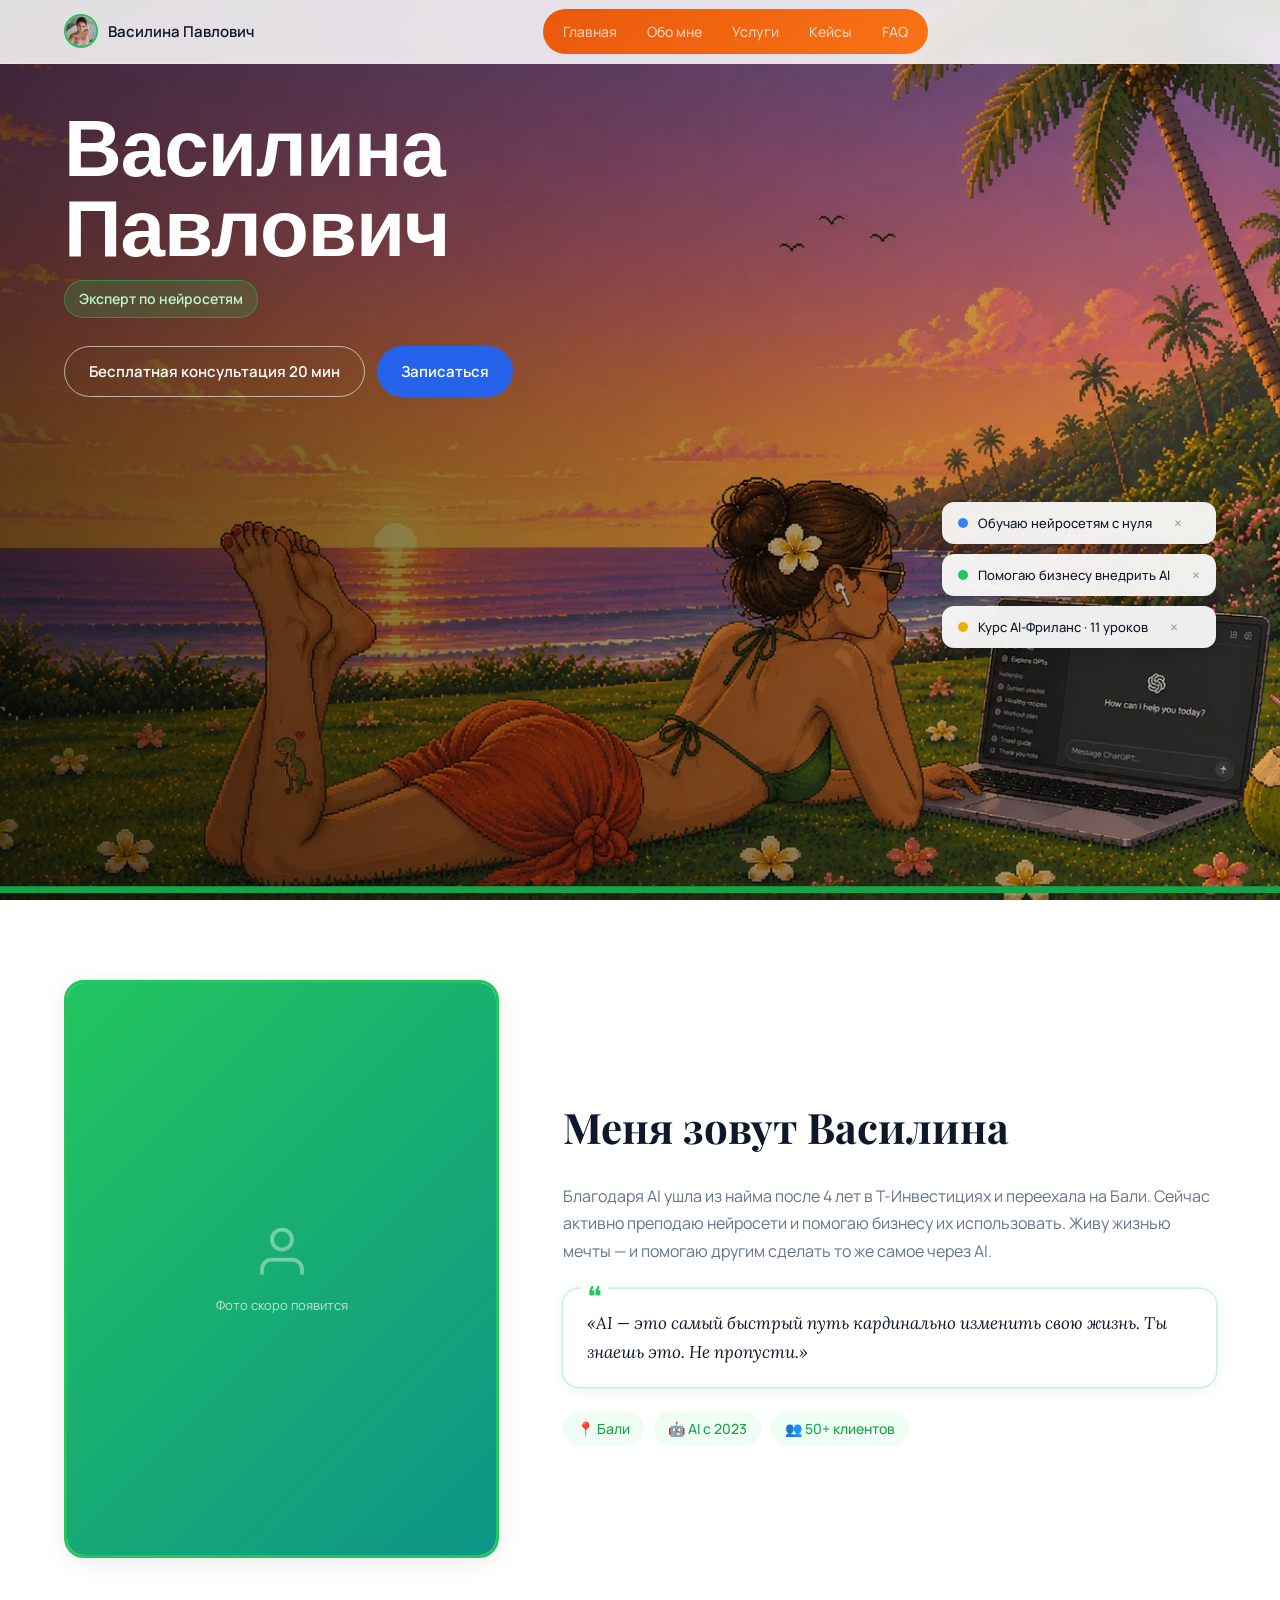
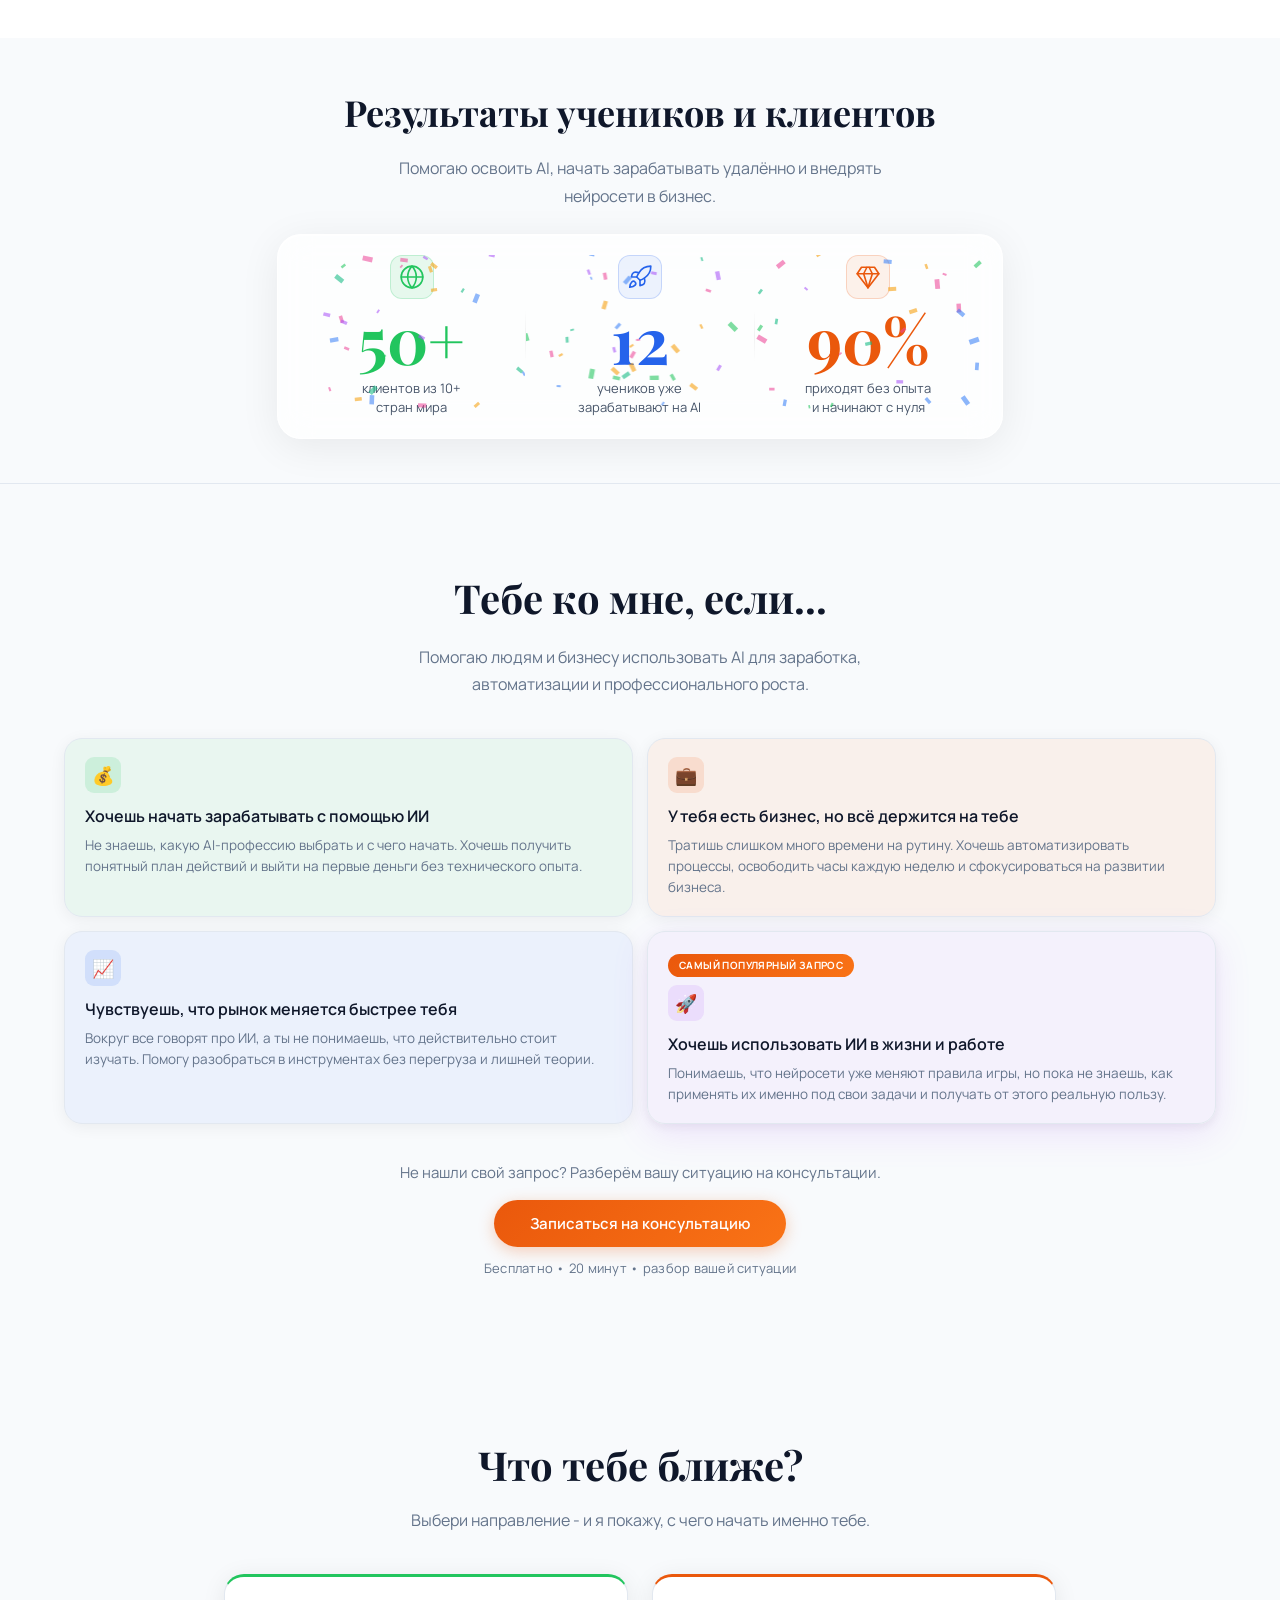
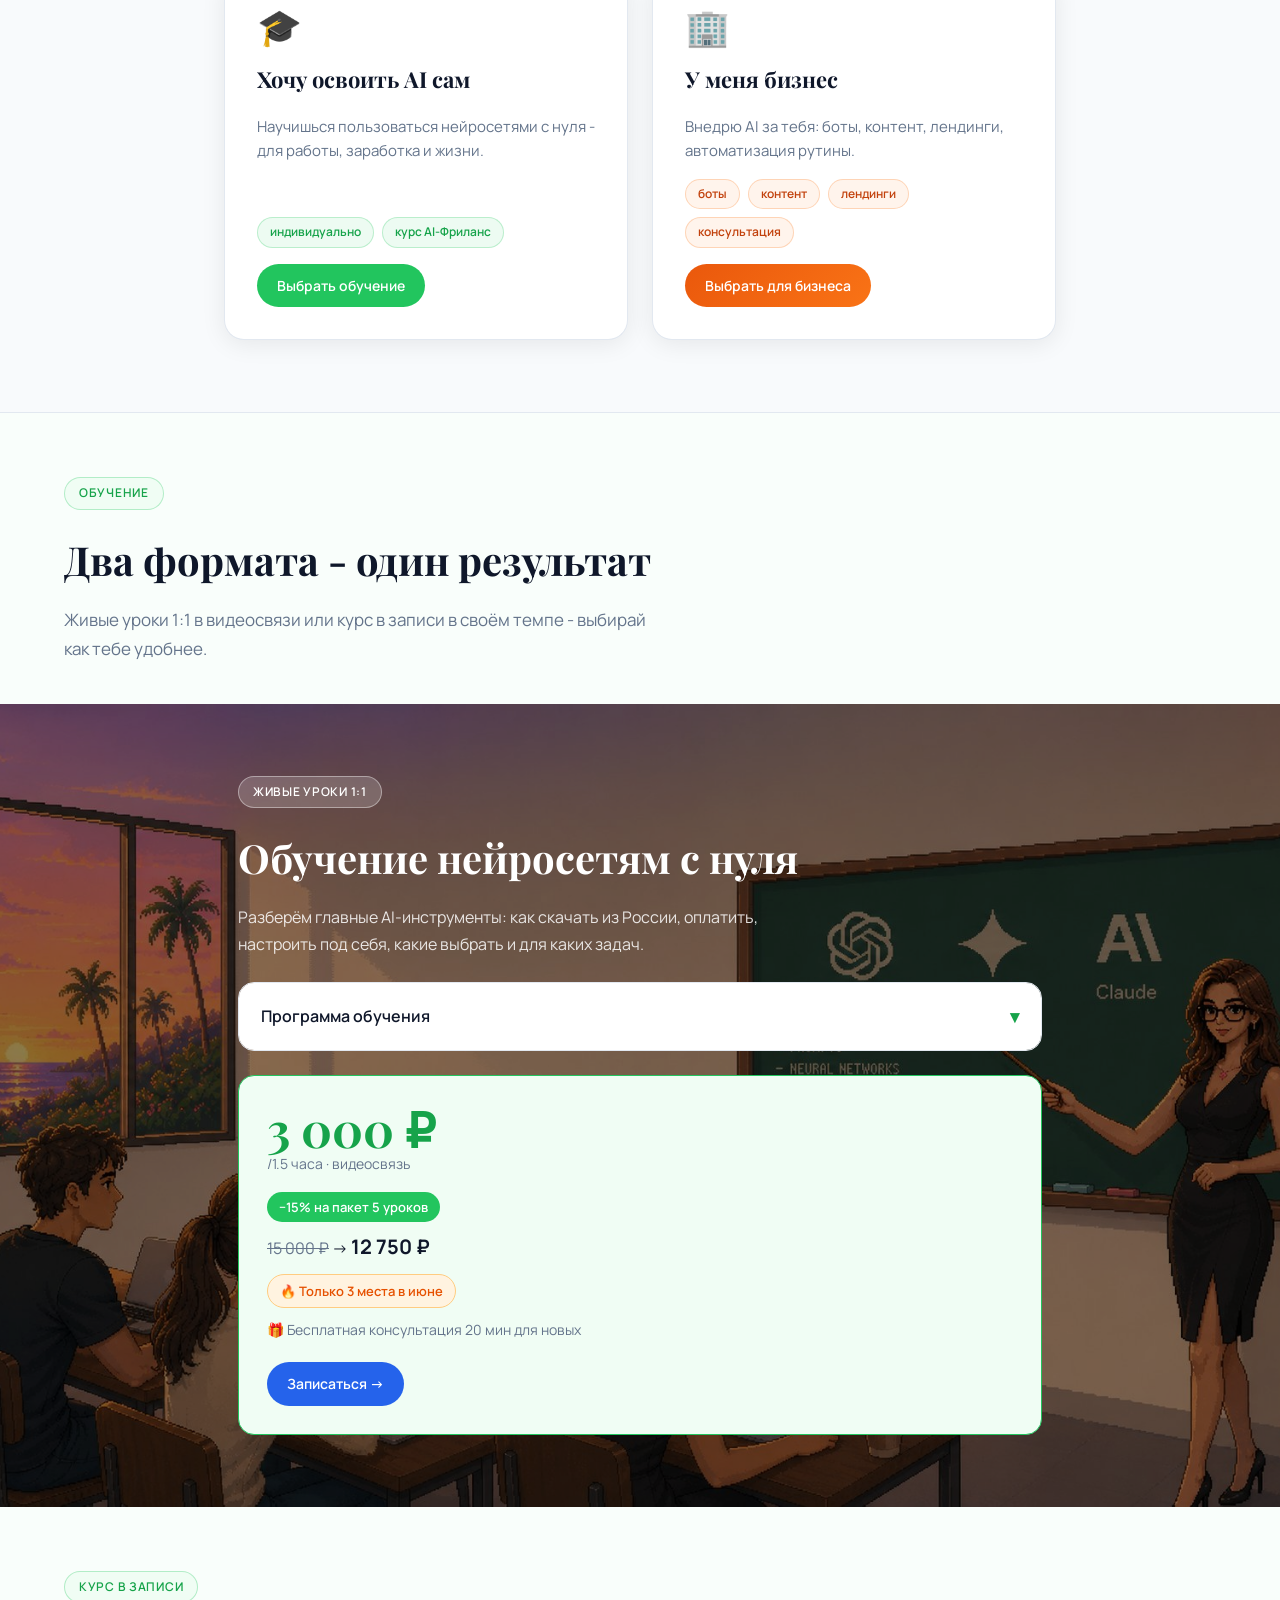
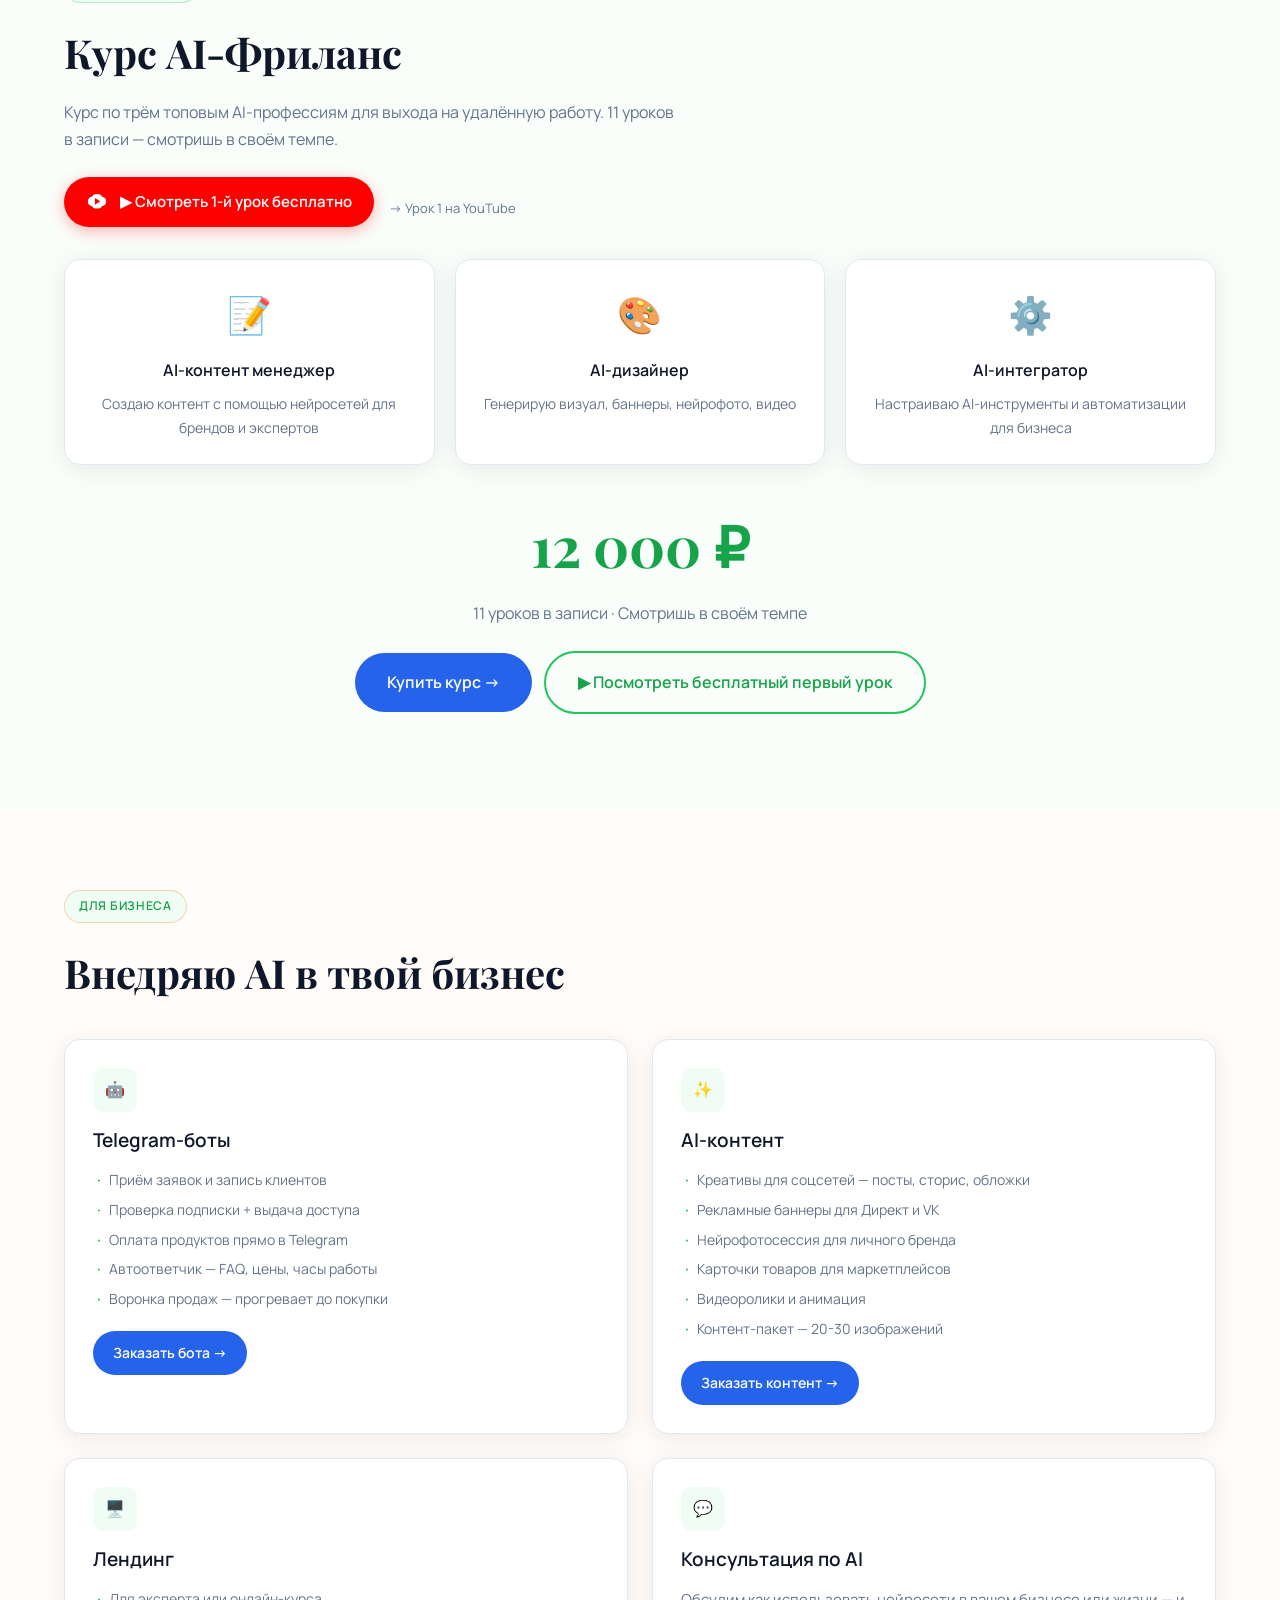
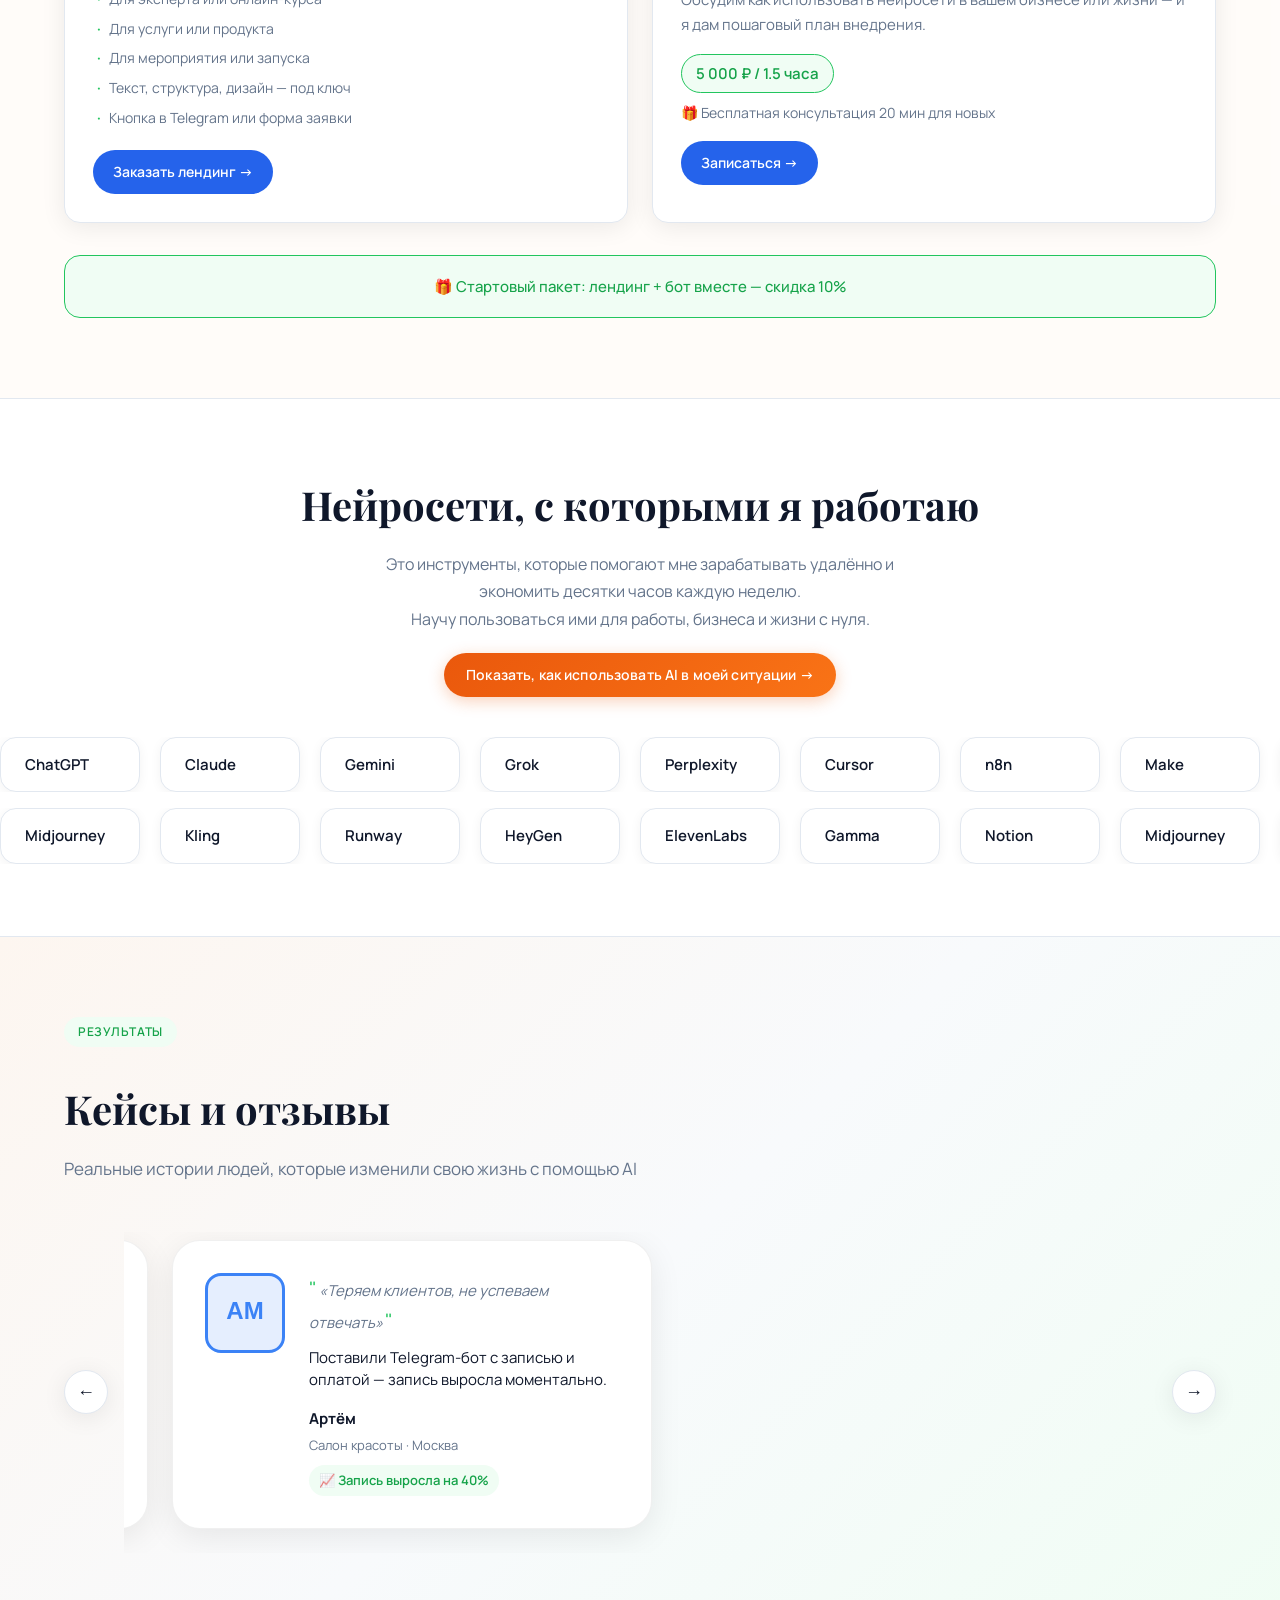
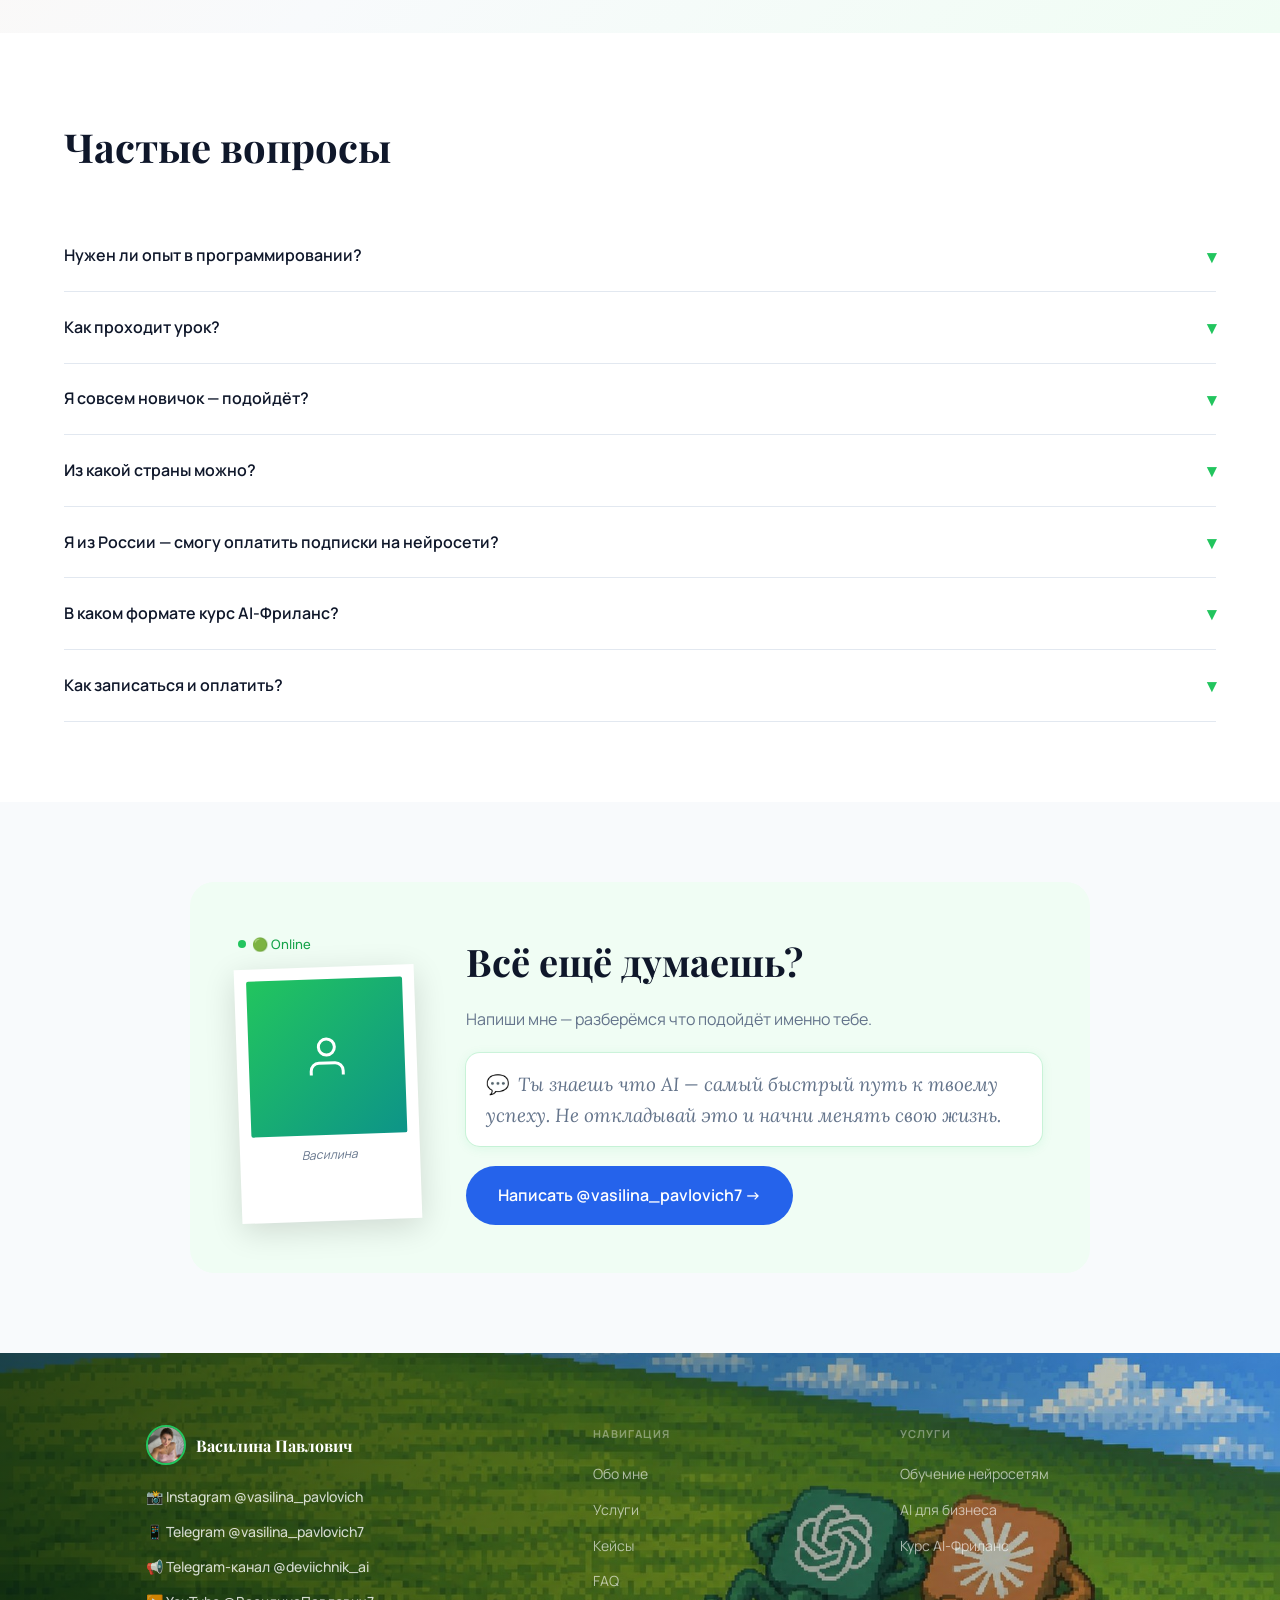
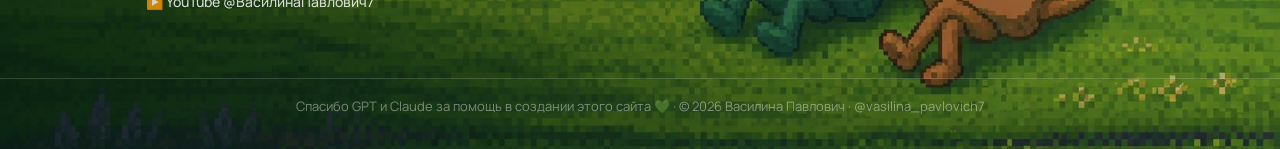
==== index.html @ 017fa413 "Reorder sections and update site structure Co-Authored-By: Claude Sonnet 4.6 <noreply@anthropic.com>" ====
<!DOCTYPE html>
<html lang="ru">
<head>
<meta charset="UTF-8">
<meta name="viewport" content="width=device-width, initial-scale=1.0">
<title>Василина Павлович — AI Наставник</title>
<link rel="preconnect" href="https://fonts.googleapis.com">
<link href="https://fonts.googleapis.com/css2?family=Playfair+Display:ital,wght@0,700;1,400;1,700&family=Manrope:wght@400;500;600&family=Syne:wght@700;800&family=Lora:ital,wght@1,400;1,600&display=swap" rel="stylesheet">

<link rel="stylesheet" href="style.css">
</head>
<body>
<!-- NAVBAR -->
<nav class="navbar">
  <div class="nav-inner">
    <a href="https://www.instagram.com/vasilina_pavlovich" target="_blank" class="nav-logo">
      <img src="assets/image-1.jpg" style="width:34px;height:34px;border-radius:50%;object-fit:cover;object-position:center 10%;border:2px solid var(--green-main);flex-shrink:0" alt="Василина">
      <span class="nav-logo-text">Василина Павлович</span>
    </a>
    <div class="nav-links">
      <a href="#">Главная</a>
      <a href="#about">Обо мне</a>
      <a href="#uslugi">Услуги</a>
      <a href="#cases">Кейсы</a>
      <a href="#faq">FAQ</a>
    </div>
    <div class="nav-right">
      <button class="hamburger" onclick="toggleMenu()" aria-label="Меню">
        <span></span><span></span><span></span>
      </button>
    </div>
  </div>
</nav>
<div class="mobile-menu" id="mobileMenu">
  <a href="#" onclick="closeMenu()">Главная</a>
  <a href="#about" onclick="closeMenu()">Обо мне</a>
  <a href="#uslugi" onclick="closeMenu()">Услуги</a>
  <a href="#cases" onclick="closeMenu()">Кейсы</a>
  <a href="#faq" onclick="closeMenu()">FAQ</a>
  <a href="https://t.me/vasilina_pavlovich7" target="_blank" class="btn-pill btn-blue" style="margin-top:4px;justify-content:center">Написать в Telegram</a>
</div>

<!-- HERO -->
<section class="hero">
  <div class="hero-bg" id="heroBg" style="background-image:url('assets/image-4.png')"></div>
  <div class="hero-overlay"></div>
  <div class="hero-content">
    <div class="hero-left">
      <h1>Василина<br>Павлович</h1>
      <div class="hero-subtitle-pill">Эксперт по нейросетям</div>
      <div class="hero-buttons">
        <a href="https://t.me/vasilina_pavlovich7" target="_blank" class="btn-pill btn-outline">Бесплатная консультация 20 мин</a>
        <a href="https://t.me/vasilina_pavlovich7" target="_blank" class="btn-pill btn-blue">Записаться</a>
      </div>
    </div>
  </div>
  <!-- Notification bubbles -->
  <div class="hero-notifications">
    <div class="notif" id="n1" style="animation-delay:0s"><span class="notif-dot blue"></span>Обучаю нейросетям с нуля<span class="notif-x">×</span></div>
    <div class="notif" id="n2" style="animation-delay:0.5s"><span class="notif-dot green"></span>Помогаю бизнесу внедрить AI<span class="notif-x">×</span></div>
    <div class="notif" id="n3" style="animation-delay:1s"><span class="notif-dot yellow"></span>Курс AI-Фриланс · 11 уроков<span class="notif-x">×</span></div>
  </div>
  <!-- Pixel grass -->
  <div class="grass-strip">
    <svg class="pixel-grass" viewBox="0 0 1440 60" preserveAspectRatio="none" xmlns="http://www.w3.org/2000/svg">
      
      <g id="grass">
        <rect x="0" y="52" width="1440" height="8" fill="#16a34a"/>
      </g>
    </svg>
  </div>
</section>

<!-- ABOUT -->
<section class="about" id="about">
  <div class="about-inner">
    <div class="about-photo fade-up">
      <div class="photo-frame">
        <div class="photo-placeholder">
          <!-- Photo placeholder — replace src with real photo -->
          <svg width="60" height="60" viewBox="0 0 24 24" fill="none" stroke="white" stroke-width="1.5"><path d="M20 21v-2a4 4 0 0 0-4-4H8a4 4 0 0 0-4 4v2"/><circle cx="12" cy="7" r="4"/></svg>
          <span style="color:rgba(255,255,255,0.7);font-size:13px">Фото скоро появится</span>
        </div>
      </div>
    </div>
    <div class="fade-up" style="transition-delay:0.15s">
      <h2>Меня зовут Василина</h2>
      <p class="about-body">Благодаря AI ушла из найма после 4 лет в T-Инвестициях и переехала на Бали. Сейчас активно преподаю нейросети и помогаю бизнесу их использовать. Живу жизнью мечты — и помогаю другим сделать то же самое через AI.</p>
      <blockquote class="about-quote">«AI — это самый быстрый путь кардинально изменить свою жизнь. Ты знаешь это. Не пропусти.»</blockquote>
      <div class="about-tags">
        <span>📍 Бали</span>
        <span>🤖 AI с 2023</span>
        <span>👥 50+ клиентов</span>
      </div>
    </div>
  </div>
</section>

<!-- STATS -->
<section class="stats" id="stats">
  <div class="stats-section-inner">
    <h2 class="stats-heading fade-up">Результаты учеников и клиентов</h2>
    <p class="stats-sub fade-up">Помогаю освоить AI, начать зарабатывать удалённо и внедрять нейросети в бизнес.</p>
    <div class="stats-card fade-up">

      <div class="stat-col stat-item" id="stat-card-0">
        <canvas class="confetti-canvas" id="conf-0"></canvas>
        <div class="stat-svg-icon green">
          <svg width="26" height="26" viewBox="0 0 24 24" fill="none" stroke="currentColor" stroke-width="1.5" stroke-linecap="round" stroke-linejoin="round">
            <circle cx="12" cy="12" r="10"/>
            <path d="M12 2a15.3 15.3 0 0 1 4 10 15.3 15.3 0 0 1-4 10 15.3 15.3 0 0 1-4-10 15.3 15.3 0 0 1 4-10z"/>
            <path d="M2 12h20"/>
          </svg>
        </div>
        <div class="stat-number"><span class="counter green" data-target="50" data-suffix="+">0+</span></div>
        <div class="stat-label">клиентов из 10+ стран мира</div>
      </div>

      <div class="stat-divider"></div>

      <div class="stat-col stat-item" id="stat-card-1">
        <canvas class="confetti-canvas" id="conf-1"></canvas>
        <div class="stat-svg-icon blue">
          <svg width="26" height="26" viewBox="0 0 24 24" fill="none" stroke="currentColor" stroke-width="1.5" stroke-linecap="round" stroke-linejoin="round">
            <path d="M4.5 16.5c-1.5 1.26-2 5-2 5s3.74-.5 5-2c.71-.84.7-2.13-.09-2.91a2.18 2.18 0 0 0-2.91-.09z"/>
            <path d="m12 15-3-3a22 22 0 0 1 2-3.95A12.88 12.88 0 0 1 22 2c0 2.72-.78 7.5-6 11a22.35 22.35 0 0 1-4 2z"/>
            <path d="M9 12H4s.55-3.03 2-4c1.62-1.08 5 0 5 0"/>
            <path d="M12 15v5s3.03-.55 4-2c1.08-1.62 0-5 0-5"/>
          </svg>
        </div>
        <div class="stat-number"><span class="counter blue" data-target="12" data-suffix="">0</span></div>
        <div class="stat-label">учеников уже зарабатывают на AI</div>
      </div>

      <div class="stat-divider"></div>

      <div class="stat-col stat-item" id="stat-card-2">
        <canvas class="confetti-canvas" id="conf-2"></canvas>
        <div class="stat-svg-icon orange">
          <svg width="26" height="26" viewBox="0 0 24 24" fill="none" stroke="currentColor" stroke-width="1.5" stroke-linecap="round" stroke-linejoin="round">
            <path d="M6 3h12l4 6-10 13L2 9z"/>
            <path d="M11 3 8 9l4 13 4-13-3-6"/>
            <path d="M2 9h20"/>
          </svg>
        </div>
        <div class="stat-number"><span class="counter orange" data-target="90" data-suffix="%">0%</span></div>
        <div class="stat-label">приходят без опыта и начинают с нуля</div>
      </div>

    </div>
  </div>
</section>

<!-- FOR WHOM -->
<section class="forwhom" id="dlya-kogo">
  <div class="section-inner forwhom-inner">
    <div style="text-align:center;margin-bottom:40px">
      <h2 class="section-heading fade-up" style="text-align:center">Тебе ко мне, если...</h2>
      <p class="fade-up stats-sub" style="margin-top:4px">Помогаю людям и бизнесу использовать AI для заработка, автоматизации и профессионального роста.</p>
    </div>
    <div class="grid-2x2">
      <a href="#obuchenie" class="card card--green fade-up">
        <div class="card-icon">💰</div>
        <h3>Хочешь начать зарабатывать с помощью ИИ</h3>
        <p>Не знаешь, какую AI-профессию выбрать и с чего начать. Хочешь получить понятный план действий и выйти на первые деньги без технического опыта.</p>
      </a>
      <a href="#biznes" class="card card--orange fade-up" style="transition-delay:0.1s">
        <div class="card-icon">💼</div>
        <h3>У тебя есть бизнес, но всё держится на тебе</h3>
        <p>Тратишь слишком много времени на рутину. Хочешь автоматизировать процессы, освободить часы каждую неделю и сфокусироваться на развитии бизнеса.</p>
      </a>
      <a href="#obuchenie" class="card card--blue fade-up" style="transition-delay:0.2s">
        <div class="card-icon">📈</div>
        <h3>Чувствуешь, что рынок меняется быстрее тебя</h3>
        <p>Вокруг все говорят про ИИ, а ты не понимаешь, что действительно стоит изучать. Помогу разобраться в инструментах без перегруза и лишней теории.</p>
      </a>
      <a href="#obuchenie" class="card card--purple card--featured fade-up" style="transition-delay:0.3s">
        <span class="card-badge">Самый популярный запрос</span>
        <div class="card-icon">🚀</div>
        <h3>Хочешь использовать ИИ в жизни и работе</h3>
        <p>Понимаешь, что нейросети уже меняют правила игры, но пока не знаешь, как применять их именно под свои задачи и получать от этого реальную пользу.</p>
      </a>
    </div>
    <div class="forwhom-footer fade-up">
      <p class="forwhom-caption">Не нашли свой запрос? Разберём вашу ситуацию на консультации.</p>
      <a href="https://t.me/vasilina_pavlovich7" target="_blank" class="forwhom-btn">Записаться на консультацию</a>
      <p class="forwhom-trust">Бесплатно • 20 минут • разбор вашей ситуации</p>
    </div>
  </div>
</section>

<!-- TWO DOORS -->
<section class="doors-section">
  <div class="section-inner doors-inner">
    <h2 class="section-heading fade-up" style="text-align:center;margin-bottom:8px">Что тебе ближе?</h2>
    <p class="stats-sub fade-up" style="text-align:center;margin-bottom:40px">Выбери направление - и я покажу, с чего начать именно тебе.</p>
    <div class="doors-grid">
      <div class="door-card door-card--green fade-up">
        <div class="door-icon">🎓</div>
        <h3 class="door-title">Хочу освоить AI сам</h3>
        <p class="door-desc">Научишься пользоваться нейросетями с нуля - для работы, заработка и жизни.</p>
        <div class="door-tags">
          <span class="door-tag">индивидуально</span>
          <span class="door-tag">курс AI-Фриланс</span>
        </div>
        <a href="#obuchenie" class="btn-pill btn-green-solid">Выбрать обучение</a>
      </div>
      <div class="door-card door-card--orange fade-up" style="transition-delay:0.12s">
        <div class="door-icon">🏢</div>
        <h3 class="door-title">У меня бизнес</h3>
        <p class="door-desc">Внедрю AI за тебя: боты, контент, лендинги, автоматизация рутины.</p>
        <div class="door-tags">
          <span class="door-tag">боты</span>
          <span class="door-tag">контент</span>
          <span class="door-tag">лендинги</span>
          <span class="door-tag">консультация</span>
        </div>
        <a href="#biznes" class="btn-pill btn-orange-solid">Выбрать для бизнеса</a>
      </div>
    </div>
  </div>
</section>

<!-- SERVICES -->
<section class="services" id="uslugi">

  <!-- ЗОНА: ОБУЧЕНИЕ -->
  <div class="services-zone zone--obuchenie" id="obuchenie">
    <div class="section-inner zone-header-wrap">
      <span class="section-label zone-label--green">Обучение</span>
      <h2 class="section-heading fade-up">Два формата - один результат</h2>
      <p class="fade-up zone-intro">Живые уроки 1:1 в видеосвязи или курс в записи в своём темпе - выбирай как тебе удобнее.</p>
    </div>

    <!-- Формат 1: Живые уроки 1:1 -->
    <div style="position:relative;overflow:hidden">
      <div style="position:absolute;inset:0;background:url('assets/image-5.png') center/cover no-repeat;filter:brightness(0.55)"></div>
      <div style="position:relative;z-index:1;padding:72px 48px;max-width:900px;margin:0 auto">
        <span class="section-label" style="background:rgba(255,255,255,0.18);color:#fff;border:1px solid rgba(255,255,255,0.4)">Живые уроки 1:1</span>
        <h2 class="section-heading fade-up" style="color:#fff">Обучение нейросетям с нуля</h2>
        <p class="fade-up" style="color:rgba(255,255,255,0.85);max-width:600px">Разберём главные AI-инструменты: как скачать из России, оплатить, настроить под себя, какие выбрать и для каких задач.</p>
        <div class="accordion fade-up">
          <div class="acc-header" onclick="toggleAcc(this)">
            Программа обучения
            <span class="acc-chevron">▾</span>
          </div>
          <div class="acc-body">
            <div class="acc-body-inner">
              <div class="acc-lesson"><div class="acc-num">1</div><div><strong>Старт</strong> — что такое AI, инструменты, как скачать и оплатить из России, что умеют нейросети</div></div>
              <div class="acc-lesson"><div class="acc-num">2</div><div><strong>Настройка под себя</strong> — кастомизируем под твой стиль, язык и задачи</div></div>
              <div class="acc-lesson"><div class="acc-num">3</div><div><strong>Текст и ChatGPT</strong> — сильные запросы, применение в работе и жизни</div></div>
              <div class="acc-lesson"><div class="acc-num">4</div><div><strong>Визуал и видео</strong> — картинки, AI-аватар, озвучка, короткие ролики</div></div>
              <div class="acc-lesson"><div class="acc-num">5</div><div><strong>Автоматизация</strong> — совмещаем нейросети, первые агенты</div></div>
              <p style="font-style:italic;color:var(--text-secondary);font-size:14px;margin-top:8px">Это база — программу адаптируем под твой запрос</p>
            </div>
          </div>
        </div>
        <div class="pricing-card fade-up">
          <div class="price-main">3 000 ₽</div>
          <div class="price-sub">/1.5 часа · видеосвязь</div>
          <div class="badge-promo">−15% на пакет 5 уроков</div>
          <p><span class="price-strike">15 000 ₽</span> → <span class="price-new">12 750 ₽</span></p>
          <div class="badge-urgency">🔥 Только 3 места в июне</div>
          <p style="font-size:14px;color:var(--text-secondary);margin-bottom:20px">🎁 Бесплатная консультация 20 мин для новых</p>
          <a href="https://t.me/vasilina_pavlovich7" target="_blank" class="btn-pill btn-blue">Записаться →</a>
        </div>
      </div>
    </div>

    <!-- Формат 2: Курс AI-Фриланс -->
    <div class="section-inner" id="kurs" style="padding-top:64px;padding-bottom:72px">
      <span class="section-label zone-label--green">Курс в записи</span>
      <h2 class="section-heading fade-up">Курс AI-Фриланс</h2>
      <p class="fade-up" style="color:var(--text-secondary);max-width:620px">Курс по трём топовым AI-профессиям для выхода на удалённую работу. 11 уроков в записи — смотришь в своём темпе.</p>
      <div class="fade-up" style="margin:24px 0">
        <a href="https://www.youtube.com/watch?v=oY5eFY_Ui5Y&t=14s" target="_blank" style="display:inline-flex;align-items:center;gap:12px;background:#ff0000;color:#fff;padding:12px 22px;border-radius:var(--radius-pill);text-decoration:none;font-weight:600;font-size:15px;transition:all 0.3s;box-shadow:0 4px 16px rgba(255,0,0,0.3)" onmouseover="this.style.transform='scale(1.05)'" onmouseout="this.style.transform='scale(1)'">
          <svg width="22" height="22" viewBox="0 0 24 24" fill="white"><path d="M19.59 6.69a4.83 4.83 0 0 1-3.77-2.71 12.12 12.12 0 0 0-3.82-.66 12.12 12.12 0 0 0-3.82.66 4.83 4.83 0 0 1-3.77 2.71A4.92 4.92 0 0 0 2 11.26a4.92 4.92 0 0 0 2.41 4.57 4.83 4.83 0 0 1 3.77 2.71 12.12 12.12 0 0 0 3.82.66 12.12 12.12 0 0 0 3.82-.66 4.83 4.83 0 0 1 3.77-2.71A4.92 4.92 0 0 0 22 11.26a4.92 4.92 0 0 0-2.41-4.57z"/><polygon points="9.75 15.02 15.5 11.26 9.75 7.5 9.75 15.02" fill="red" stroke="none"/></svg>
          ▶ Смотреть 1-й урок бесплатно
        </a>
        <span style="margin-left:12px;font-size:13px;color:var(--text-secondary)">→ Урок 1 на YouTube</span>
      </div>
      <div class="professions-grid">
        <div class="prof-card fade-up">
          <span class="prof-emoji">📝</span>
          <h3>AI-контент менеджер</h3>
          <p>Создаю контент с помощью нейросетей для брендов и экспертов</p>
        </div>
        <div class="prof-card fade-up" style="transition-delay:0.15s">
          <span class="prof-emoji">🎨</span>
          <h3>AI-дизайнер</h3>
          <p>Генерирую визуал, баннеры, нейрофото, видео</p>
        </div>
        <div class="prof-card fade-up" style="transition-delay:0.3s">
          <span class="prof-emoji">⚙️</span>
          <h3>AI-интегратор</h3>
          <p>Настраиваю AI-инструменты и автоматизации для бизнеса</p>
        </div>
      </div>
      <div class="price-center fade-up">
        <div class="price-big">12 000 ₽</div>
        <div style="color:var(--text-secondary);margin:8px 0 24px">11 уроков в записи · Смотришь в своём темпе</div>
        <div style="display:flex;gap:12px;flex-wrap:wrap;justify-content:center;align-items:center">
          <a href="https://t.me/vasilina_pavlovich7" target="_blank" class="btn-pill btn-blue btn-big">Купить курс →</a>
          <a href="YOUR_YOUTUBE_LINK" target="_blank" class="btn-pill btn-outline-green btn-big">▶ Посмотреть бесплатный первый урок</a>
        </div>
      </div>
    </div>
  </div>

  <!-- ЗОНА: ДЛЯ БИЗНЕСА -->
  <div class="services-zone zone--biznes" id="biznes">
    <div class="section-inner" style="padding-top:80px;padding-bottom:80px">
      <span class="section-label zone-label--orange">Для бизнеса</span>
      <h2 class="section-heading fade-up">Внедряю AI в твой бизнес</h2>
      <div class="services-grid">
        <div class="service-card fade-up">
          <div class="service-icon">🤖</div>
          <h3>Telegram-боты</h3>
          <ul>
            <li>Приём заявок и запись клиентов</li>
            <li>Проверка подписки + выдача доступа</li>
            <li>Оплата продуктов прямо в Telegram</li>
            <li>Автоответчик — FAQ, цены, часы работы</li>
            <li>Воронка продаж — прогревает до покупки</li>
          </ul>
          <a href="https://t.me/vasilina_pavlovich7" target="_blank" class="btn-pill btn-blue">Заказать бота →</a>
        </div>
        <div class="service-card fade-up" style="transition-delay:0.1s">
          <div class="service-icon">✨</div>
          <h3>AI-контент</h3>
          <ul>
            <li>Креативы для соцсетей — посты, сторис, обложки</li>
            <li>Рекламные баннеры для Директ и VK</li>
            <li>Нейрофотосессия для личного бренда</li>
            <li>Карточки товаров для маркетплейсов</li>
            <li>Видеоролики и анимация</li>
            <li>Контент-пакет — 20-30 изображений</li>
          </ul>
          <a href="https://t.me/vasilina_pavlovich7" target="_blank" class="btn-pill btn-blue">Заказать контент →</a>
        </div>
        <div class="service-card fade-up" style="transition-delay:0.2s">
          <div class="service-icon">🖥️</div>
          <h3>Лендинг</h3>
          <ul>
            <li>Для эксперта или онлайн-курса</li>
            <li>Для услуги или продукта</li>
            <li>Для мероприятия или запуска</li>
            <li>Текст, структура, дизайн — под ключ</li>
            <li>Кнопка в Telegram или форма заявки</li>
          </ul>
          <a href="https://t.me/vasilina_pavlovich7" target="_blank" class="btn-pill btn-blue">Заказать лендинг →</a>
        </div>
        <div class="service-card fade-up" style="transition-delay:0.3s">
          <div class="service-icon">💬</div>
          <h3>Консультация по AI</h3>
          <p style="color:var(--text-secondary);font-size:15px;margin-bottom:16px">Обсудим как использовать нейросети в вашем бизнесе или жизни — и я дам пошаговый план внедрения.</p>
          <div style="display:inline-flex;background:var(--green-light);color:var(--green-dark);border:1px solid var(--green-main);padding:6px 14px;border-radius:var(--radius-pill);font-weight:600;margin-bottom:8px;font-size:15px">5 000 ₽ / 1.5 часа</div>
          <p style="font-size:14px;color:var(--text-secondary);margin-bottom:16px">🎁 Бесплатная консультация 20 мин для новых</p>
          <a href="https://t.me/vasilina_pavlovich7" target="_blank" class="btn-pill btn-blue">Записаться →</a>
        </div>
      </div>
      <div class="banner-promo fade-up">🎁 Стартовый пакет: лендинг + бот вместе — скидка 10%</div>
    </div>
  </div>

</section>

<!-- TOOLS GRID -->
<section class="tools-logos" id="tools">
  <div class="section-inner" style="text-align:center;margin-bottom:40px">
    <h2 class="section-heading fade-up">Нейросети, с которыми я работаю</h2>
    <p class="fade-up tools-desc">
      Это инструменты, которые помогают мне зарабатывать удалённо и экономить десятки часов каждую неделю.<br>
      Научу пользоваться ими для работы, бизнеса и жизни с нуля.
    </p>
    <a href="https://t.me/vasilina_pavlovich7" target="_blank" class="fade-up tools-accent-pill">Показать, как использовать AI в моей ситуации →</a>
  </div>
  <!-- Row 1 → right -->
  <div class="logos-overflow">
    <div class="logos-track marquee-right">
      <div class="logo-pill"><img class="logo-img" src="https://www.google.com/s2/favicons?domain=openai.com&sz=64" onerror="this.style.display='none'" alt=""><span class="logo-name">ChatGPT</span></div>
      <div class="logo-pill"><img class="logo-img" src="https://www.google.com/s2/favicons?domain=claude.ai&sz=64" onerror="this.style.display='none'" alt=""><span class="logo-name">Claude</span></div>
      <div class="logo-pill"><img class="logo-img" src="https://www.google.com/s2/favicons?domain=gemini.google.com&sz=64" onerror="this.style.display='none'" alt=""><span class="logo-name">Gemini</span></div>
      <div class="logo-pill"><img class="logo-img" src="https://www.google.com/s2/favicons?domain=x.ai&sz=64" onerror="this.style.display='none'" alt=""><span class="logo-name">Grok</span></div>
      <div class="logo-pill"><img class="logo-img" src="https://www.google.com/s2/favicons?domain=perplexity.ai&sz=64" onerror="this.style.display='none'" alt=""><span class="logo-name">Perplexity</span></div>
      <div class="logo-pill"><img class="logo-img" src="https://www.google.com/s2/favicons?domain=cursor.sh&sz=64" onerror="this.style.display='none'" alt=""><span class="logo-name">Cursor</span></div>
      <div class="logo-pill"><img class="logo-img" src="https://www.google.com/s2/favicons?domain=n8n.io&sz=64" onerror="this.style.display='none'" alt=""><span class="logo-name">n8n</span></div>
      <div class="logo-pill"><img class="logo-img" src="https://www.google.com/s2/favicons?domain=make.com&sz=64" onerror="this.style.display='none'" alt=""><span class="logo-name">Make</span></div>
      <!-- duplicate for seamless loop -->
      <div class="logo-pill"><img class="logo-img" src="https://www.google.com/s2/favicons?domain=openai.com&sz=64" onerror="this.style.display='none'" alt=""><span class="logo-name">ChatGPT</span></div>
      <div class="logo-pill"><img class="logo-img" src="https://www.google.com/s2/favicons?domain=claude.ai&sz=64" onerror="this.style.display='none'" alt=""><span class="logo-name">Claude</span></div>
      <div class="logo-pill"><img class="logo-img" src="https://www.google.com/s2/favicons?domain=gemini.google.com&sz=64" onerror="this.style.display='none'" alt=""><span class="logo-name">Gemini</span></div>
      <div class="logo-pill"><img class="logo-img" src="https://www.google.com/s2/favicons?domain=x.ai&sz=64" onerror="this.style.display='none'" alt=""><span class="logo-name">Grok</span></div>
      <div class="logo-pill"><img class="logo-img" src="https://www.google.com/s2/favicons?domain=perplexity.ai&sz=64" onerror="this.style.display='none'" alt=""><span class="logo-name">Perplexity</span></div>
      <div class="logo-pill"><img class="logo-img" src="https://www.google.com/s2/favicons?domain=cursor.sh&sz=64" onerror="this.style.display='none'" alt=""><span class="logo-name">Cursor</span></div>
      <div class="logo-pill"><img class="logo-img" src="https://www.google.com/s2/favicons?domain=n8n.io&sz=64" onerror="this.style.display='none'" alt=""><span class="logo-name">n8n</span></div>
      <div class="logo-pill"><img class="logo-img" src="https://www.google.com/s2/favicons?domain=make.com&sz=64" onerror="this.style.display='none'" alt=""><span class="logo-name">Make</span></div>
    </div>
  </div>
  <!-- Row 2 → left -->
  <div class="logos-overflow" style="margin-top:16px">
    <div class="logos-track marquee-left">
      <div class="logo-pill"><img class="logo-img" src="https://www.google.com/s2/favicons?domain=midjourney.com&sz=64" onerror="this.style.display='none'" alt=""><span class="logo-name">Midjourney</span></div>
      <div class="logo-pill"><img class="logo-img" src="https://www.google.com/s2/favicons?domain=klingai.com&sz=64" onerror="this.style.display='none'" alt=""><span class="logo-name">Kling</span></div>
      <div class="logo-pill"><img class="logo-img" src="https://www.google.com/s2/favicons?domain=runwayml.com&sz=64" onerror="this.style.display='none'" alt=""><span class="logo-name">Runway</span></div>
      <div class="logo-pill"><img class="logo-img" src="https://www.google.com/s2/favicons?domain=heygen.com&sz=64" onerror="this.style.display='none'" alt=""><span class="logo-name">HeyGen</span></div>
      <div class="logo-pill"><img class="logo-img" src="https://www.google.com/s2/favicons?domain=elevenlabs.io&sz=64" onerror="this.style.display='none'" alt=""><span class="logo-name">ElevenLabs</span></div>
      <div class="logo-pill"><img class="logo-img" src="https://www.google.com/s2/favicons?domain=gamma.app&sz=64" onerror="this.style.display='none'" alt=""><span class="logo-name">Gamma</span></div>
      <div class="logo-pill"><img class="logo-img" src="https://www.google.com/s2/favicons?domain=notion.so&sz=64" onerror="this.style.display='none'" alt=""><span class="logo-name">Notion</span></div>
      <!-- duplicate for seamless loop -->
      <div class="logo-pill"><img class="logo-img" src="https://www.google.com/s2/favicons?domain=midjourney.com&sz=64" onerror="this.style.display='none'" alt=""><span class="logo-name">Midjourney</span></div>
      <div class="logo-pill"><img class="logo-img" src="https://www.google.com/s2/favicons?domain=klingai.com&sz=64" onerror="this.style.display='none'" alt=""><span class="logo-name">Kling</span></div>
      <div class="logo-pill"><img class="logo-img" src="https://www.google.com/s2/favicons?domain=runwayml.com&sz=64" onerror="this.style.display='none'" alt=""><span class="logo-name">Runway</span></div>
      <div class="logo-pill"><img class="logo-img" src="https://www.google.com/s2/favicons?domain=heygen.com&sz=64" onerror="this.style.display='none'" alt=""><span class="logo-name">HeyGen</span></div>
      <div class="logo-pill"><img class="logo-img" src="https://www.google.com/s2/favicons?domain=elevenlabs.io&sz=64" onerror="this.style.display='none'" alt=""><span class="logo-name">ElevenLabs</span></div>
      <div class="logo-pill"><img class="logo-img" src="https://www.google.com/s2/favicons?domain=gamma.app&sz=64" onerror="this.style.display='none'" alt=""><span class="logo-name">Gamma</span></div>
      <div class="logo-pill"><img class="logo-img" src="https://www.google.com/s2/favicons?domain=notion.so&sz=64" onerror="this.style.display='none'" alt=""><span class="logo-name">Notion</span></div>
    </div>
  </div>
</section>

<!-- CASES -->
<section class="cases-premium" id="cases">
  <div class="section-inner">
    <span class="section-label">Результаты</span>
    <h2 class="section-heading fade-up" style="margin-top:12px">Кейсы и отзывы</h2>
    <p class="section-sub fade-up">Реальные истории людей, которые изменили свою жизнь с помощью AI</p>
    <div class="reviews-scroll-wrapper">
      <button class="reviews-nav reviews-prev" onclick="scrollReviews(-1)">&#8592;</button>
      <div class="reviews-track" id="reviewsTrack">

        <div class="review-card fade-up">
          <div class="review-avatar">
            <div class="pixel-face" data-initials="АН" data-color="#22c55e"></div>
          </div>
          <div class="review-content">
            <p class="review-text">«Хочу уйти из найма, не знаю какую нишу выбрать»</p>
            <p class="review-result">Разобрали AI-профессии, выбрала контент — и через 18 дней первый заказ.</p>
            <div class="review-meta">
              <span class="review-name">Анна</span>
              <span class="review-role">SMM-специалист · Санкт-Петербург</span>
              <span class="review-outcome">💰 Первый заказ через 18 дней</span>
            </div>
          </div>
        </div>

        <div class="review-card fade-up" style="transition-delay:0.1s">
          <div class="review-avatar">
            <div class="pixel-face" data-initials="АМ" data-color="#3b82f6"></div>
          </div>
          <div class="review-content">
            <p class="review-text">«Теряем клиентов, не успеваем отвечать»</p>
            <p class="review-result">Поставили Telegram-бот с записью и оплатой — запись выросла моментально.</p>
            <div class="review-meta">
              <span class="review-name">Артём</span>
              <span class="review-role">Салон красоты · Москва</span>
              <span class="review-outcome">📈 Запись выросла на 40%</span>
            </div>
          </div>
        </div>

        <div class="review-card fade-up" style="transition-delay:0.2s">
          <div class="review-avatar">
            <div class="pixel-face" data-initials="КС" data-color="#f59e0b"></div>
          </div>
          <div class="review-content">
            <p class="review-text">«Пробовала ChatGPT, бросила — не понимаю как встроить в работу»</p>
            <p class="review-result">Настроили под задачи. Теперь разрабатывает собственный AI-продукт.</p>
            <div class="review-meta">
              <span class="review-name">Ксения</span>
              <span class="review-role">Маркетолог · Бали</span>
              <span class="review-outcome">🚀 Разрабатывает AI-продукт</span>
            </div>
          </div>
        </div>

        <div class="review-card fade-up">
          <div class="review-avatar">
            <div class="pixel-face" data-initials="ИГ" data-color="#8b5cf6"></div>
          </div>
          <div class="review-content">
            <p class="review-text">«Надоело за копейки, хочу своё дело»</p>
            <p class="review-result">AI-контент для бизнеса как услуга, уже трое клиентов.</p>
            <div class="review-meta">
              <span class="review-name">Игорь</span>
              <span class="review-role">Копирайтер · Сочи</span>
              <span class="review-outcome">🎯 Ушёл из найма, 3 клиента</span>
            </div>
          </div>
        </div>

        <div class="review-card fade-up" style="transition-delay:0.1s">
          <div class="review-avatar">
            <div class="pixel-face" data-initials="СВ" data-color="#ec4899"></div>
          </div>
          <div class="review-content">
            <p class="review-text">«Хочу перестроиться пока не поздно»</p>
            <p class="review-result">Автоматизация, AI-процессы — сейчас консультирует компании по AI.</p>
            <div class="review-meta">
              <span class="review-name">Светлана</span>
              <span class="review-role">Бухгалтер → AI-консультант · Барселона</span>
              <span class="review-outcome">🌍 Консультирует компании по AI</span>
            </div>
          </div>
        </div>

        <div class="review-card fade-up" style="transition-delay:0.2s">
          <div class="review-avatar">
            <div class="pixel-face" data-initials="НК" data-color="#10b981"></div>
          </div>
          <div class="review-content">
            <p class="review-text">«Вообще не понимаю компьютеры»</p>
            <p class="review-result">С нуля, по шагам — сейчас делает визуал для соцсетей и хочет зарабатывать.</p>
            <div class="review-meta">
              <span class="review-name">Настя</span>
              <span class="review-role">Продавец-консультант → AI-дизайнер</span>
              <span class="review-outcome">✨ AI-дизайнер с нуля</span>
            </div>
          </div>
        </div>

      </div>
      <button class="reviews-nav reviews-next" onclick="scrollReviews(1)">&#8594;</button>
    </div>
  </div>
</section>

<!-- FAQ -->
<section class="faq" id="faq">
  <div class="section-inner">
    <h2 class="section-heading fade-up">Частые вопросы</h2>
    <div class="faq-list">
      <div class="faq-item"><div class="faq-q" onclick="toggleFaq(this)">Нужен ли опыт в программировании?<span class="faq-chevron">▾</span></div><div class="faq-a"><div class="faq-a-inner">Нет. Начинаем с самого начала, простым языком без терминов. Нужно только желание.</div></div></div>
      <div class="faq-item"><div class="faq-q" onclick="toggleFaq(this)">Как проходит урок?<span class="faq-chevron">▾</span></div><div class="faq-a"><div class="faq-a-inner">По видеосвязи в Яндекс Мост или Google Meet. 1.5 часа — разбираем тему, практикуемся вместе, отвечаю на вопросы.</div></div></div>
      <div class="faq-item"><div class="faq-q" onclick="toggleFaq(this)">Я совсем новичок — подойдёт?<span class="faq-chevron">▾</span></div><div class="faq-a"><div class="faq-a-inner">Именно для таких и работаю. Большинство клиентов приходят с нулём. Главное не опыт, а запрос.</div></div></div>
      <div class="faq-item"><div class="faq-q" onclick="toggleFaq(this)">Из какой страны можно?<span class="faq-chevron">▾</span></div><div class="faq-a"><div class="faq-a-inner">Из любой. Работаю онлайн — Россия, Дубай, Барселона, Бали и другие страны.</div></div></div>
      <div class="faq-item"><div class="faq-q" onclick="toggleFaq(this)">Я из России — смогу оплатить подписки на нейросети?<span class="faq-chevron">▾</span></div><div class="faq-a"><div class="faq-a-inner">Да, всё решаемо. Разберём как зарегистрироваться и оплатить из РФ — покажу рабочие варианты.</div></div></div>
      <div class="faq-item"><div class="faq-q" onclick="toggleFaq(this)">В каком формате курс AI-Фриланс?<span class="faq-chevron">▾</span></div><div class="faq-a"><div class="faq-a-inner">11 уроков в записи. Смотришь когда удобно, в своём темпе. Никаких дедлайнов.</div></div></div>
      <div class="faq-item"><div class="faq-q" onclick="toggleFaq(this)">Как записаться и оплатить?<span class="faq-chevron">▾</span></div><div class="faq-a"><div class="faq-a-inner">Напиши в Telegram — обсудим формат. Оплата: российская карта, иностранная карта или крипта.</div></div></div>
    </div>
  </div>
</section>

<!-- CTA -->
<section class="cta-section">
  <div class="section-inner">
    <div class="cta-box fade-up">
      <div>
        <div class="online-badge"><span class="online-dot"></span> 🟢 Online</div>
        <div class="polaroid">
          <div class="polaroid-img">
            <!-- Photo placeholder — replace src with real photo -->
            <svg width="48" height="48" viewBox="0 0 24 24" fill="none" stroke="white" stroke-width="1.5"><path d="M20 21v-2a4 4 0 0 0-4-4H8a4 4 0 0 0-4 4v2"/><circle cx="12" cy="7" r="4"/></svg>
          </div>
          <p class="polaroid-name">Василина</p>
        </div>
      </div>
      <div>
        <h2>Всё ещё думаешь?</h2>
        <p>Напиши мне — разберёмся что подойдёт именно тебе.</p>
        <p class="cta-quote">Ты знаешь что AI — самый быстрый путь к твоему успеху. Не откладывай это и начни менять свою жизнь.</p>
        <a href="https://t.me/vasilina_pavlovich7" target="_blank" class="btn-pill btn-blue btn-big">Написать @vasilina_pavlovich7 →</a>
      </div>
    </div>
  </div>
</section>

<!-- FOOTER -->
<footer>
  <!-- Overlay for readability -->
  <div class="footer-overlay"></div>
  <!-- Main content -->
  <div class="footer-inner">
    <div>
      <div class="footer-logo">
        <img src="assets/image-3.jpg" style="width:40px;height:40px;border-radius:50%;object-fit:cover;object-position:center 10%;border:2px solid var(--green-main)" alt="Василина">
        <span class="footer-logo-text">Василина Павлович</span>
      </div>
      <div class="footer-socials">
        <a href="https://instagram.com/vasilina_pavlovich" target="_blank" class="footer-social-link">📸 Instagram @vasilina_pavlovich</a>
        <a href="https://t.me/vasilina_pavlovich7" target="_blank" class="footer-social-link">📱 Telegram @vasilina_pavlovich7</a>
        <a href="https://t.me/deviichnik_ai" target="_blank" class="footer-social-link">📢 Telegram-канал @deviichnik_ai</a>
        <a href="https://www.youtube.com/@ВасилинаПавлович7" target="_blank" class="footer-social-link">▶️ YouTube @ВасилинаПавлович7</a>
      </div>
    </div>
    <div class="footer-links-col">
      <h4>Навигация</h4>
      <a href="#about">Обо мне</a>
      <a href="#uslugi">Услуги</a>
      <a href="#cases">Кейсы</a>
      <a href="#faq">FAQ</a>
    </div>
    <div class="footer-links-col">
      <h4>Услуги</h4>
      <a href="#obuchenie">Обучение нейросетям</a>
      <a href="#biznes">AI для бизнеса</a>
      <a href="#kurs">Курс AI-Фриланс</a>
    </div>
  </div>
  <!-- Copyright -->
  <div class="footer-bottom">Спасибо GPT и Claude за помощь в создании этого сайта 💚 · © 2026 Василина Павлович · @vasilina_pavlovich7</div>
</footer>

<script src="script.js"></script>
</body>
</html>
---- style.css ----
:root {
  --white: #FFFFFF;
  --bg: #F8FAFC;
  --bg-card: #FFFFFF;
  --green-light: #F0FDF4;
  --green-main: #22C55E;
  --green-dark: #16A34A;
  --blue-btn: #2563EB;
  --blue-hover: #1D4ED8;
  --text-primary: #0F172A;
  --text-secondary: #64748B;
  --border: #E2E8F0;
  --shadow: 0 4px 24px rgba(0,0,0,0.08);
  --shadow-hover: 0 8px 40px rgba(0,0,0,0.14);
  --radius: 16px;
  --radius-sm: 10px;
  --radius-pill: 999px;
}
*,*::before,*::after{box-sizing:border-box;margin:0;padding:0}
html{scroll-behavior:smooth}
body{font-family:'Manrope',sans-serif;font-size:16px;line-height:1.7;color:var(--text-primary);background:var(--bg);overflow-x:hidden}

/* NAVBAR */
.navbar{position:fixed;top:0;left:0;right:0;z-index:100;background:rgba(255,255,255,0.85);backdrop-filter:blur(12px);border-bottom:1px solid var(--border);height:64px;display:flex;align-items:center}
.nav-inner{max-width:1200px;width:100%;margin:0 auto;padding:0 24px;display:flex;align-items:center;justify-content:space-between;gap:16px}
.nav-logo{display:flex;align-items:center;gap:10px;text-decoration:none;flex-shrink:0}
.nav-logo-circle{width:34px;height:34px;border-radius:50%;background:var(--green-main);display:flex;align-items:center;justify-content:center;font-family:'Syne',sans-serif;font-weight:800;color:#fff;font-size:13px}
.nav-logo-text{font-family:'Manrope',sans-serif;font-weight:600;font-size:15px;color:var(--text-primary)}
.nav-links{display:flex;align-items:center;background:linear-gradient(135deg,#ea580c,#f97316);border-radius:var(--radius-pill);padding:5px 6px;gap:2px}
.nav-links a{text-decoration:none;color:rgba(255,255,255,0.7);font-size:14px;font-weight:500;padding:6px 14px;border-radius:var(--radius-pill);transition:all 0.2s}
.nav-links a:hover{color:#fff;background:rgba(255,255,255,0.12)}
.nav-right{display:flex;align-items:center;gap:10px;flex-shrink:0}
.btn-pill{display:inline-flex;align-items:center;padding:10px 20px;border-radius:var(--radius-pill);font-family:'Manrope',sans-serif;font-size:14px;font-weight:600;text-decoration:none;transition:all 0.3s ease;cursor:pointer;border:none}
.btn-blue{background:var(--blue-btn);color:#fff}
.btn-blue:hover{background:var(--blue-hover);transform:scale(1.03);box-shadow:0 4px 16px rgba(37,99,235,0.35)}
.btn-outline{background:transparent;color:var(--blue-btn);border:1.5px solid var(--blue-btn)}
.btn-outline:hover{background:rgba(37,99,235,0.06);transform:scale(1.03)}
.hamburger{display:none;flex-direction:column;gap:5px;cursor:pointer;background:none;border:none;padding:4px}
.hamburger span{width:22px;height:2px;background:var(--text-primary);border-radius:2px;transition:all 0.3s}
.mobile-menu{display:none;position:fixed;top:64px;left:0;right:0;background:#fff;border-bottom:1px solid var(--border);padding:20px 24px;z-index:99;flex-direction:column;gap:16px}
.mobile-menu.open{display:flex}
.mobile-menu a{text-decoration:none;color:var(--text-primary);font-size:16px;font-weight:500;padding:8px 0;border-bottom:1px solid var(--border)}

/* HERO */
.hero{position:relative;width:100%;height:100vh;min-height:600px;overflow:hidden}
.hero-bg{position:absolute;inset:0;background-size:cover;background-position:center center;background-repeat:no-repeat}
.hero-overlay{position:absolute;inset:0;background:linear-gradient(to right, rgba(0,0,0,0.62) 0%, rgba(0,0,0,0.35) 50%, rgba(0,0,0,0.08) 100%)}
.hero-content{position:relative;z-index:2;height:100%;display:flex;align-items:flex-start;max-width:1200px;margin:0 auto;padding:110px 24px 40px}
.hero-left{max-width:560px}
.hero-tag{display:inline-flex;align-items:center;gap:6px;background:rgba(34,197,94,0.18);border:1px solid rgba(34,197,94,0.5);color:#bbf7d0;padding:6px 14px;border-radius:var(--radius-pill);font-size:13px;font-weight:600;margin-bottom:20px;backdrop-filter:blur(4px)}
.hero-tag .dot{width:8px;height:8px;border-radius:50%;background:#22c55e;box-shadow:0 0 8px #22c55e;animation:pulse 2s infinite}
@keyframes pulse{0%,100%{opacity:1}50%{opacity:0.5}}
.hero h1{font-family:'Syne',sans-serif;font-style:normal;font-size:clamp(52px,7.5vw,80px);font-weight:800;line-height:1.0;color:#fff;margin-bottom:10px;letter-spacing:-1px}
.hero-subtitle{font-size:20px;color:rgba(255,255,255,0.8);margin-bottom:28px;font-weight:400}
.hero-subtitle-pill{display:inline-flex;align-items:center;background:rgba(34,197,94,0.18);border:1px solid rgba(34,197,94,0.5);color:#bbf7d0;padding:6px 14px;border-radius:var(--radius-pill);font-size:14px;font-weight:600;margin-bottom:28px;backdrop-filter:blur(4px)}
.hero-pills{display:flex;flex-direction:column;gap:10px;margin-bottom:36px}
.hero-pill{display:inline-flex;align-items:center;gap:8px;border:1px solid rgba(34,197,94,0.6);color:#86efac;padding:8px 16px;border-radius:var(--radius-pill);font-size:14px;font-weight:500;width:fit-content;cursor:pointer;transition:all 0.3s;backdrop-filter:blur(4px);text-decoration:none;opacity:0;transform:translateY(16px)}
.hero-pill:hover{background:rgba(34,197,94,0.15);border-color:#22c55e;color:#fff}
.hero-pill.visible{opacity:1;transform:translateY(0)}
.hero-buttons{display:flex;gap:12px;flex-wrap:wrap}
.hero-buttons .btn-pill{font-size:15px;padding:12px 24px}
.hero-buttons .btn-outline{border-color:rgba(255,255,255,0.6);color:#fff}
.hero-buttons .btn-outline:hover{background:rgba(255,255,255,0.12);border-color:#fff}

/* Floating notification bubbles */
.hero-notifications{position:absolute;right:5%;bottom:28%;z-index:3;display:flex;flex-direction:column;gap:10px}
.notif{display:flex;align-items:center;gap:10px;background:rgba(255,255,255,0.92);backdrop-filter:blur(16px);border-radius:12px;padding:10px 16px;box-shadow:0 4px 20px rgba(0,0,0,0.15);font-size:13px;font-weight:500;color:#0f172a;opacity:0;transform:translateY(20px);transition:all 0.6s ease;animation:bob 3s ease-in-out infinite}
.notif.visible{opacity:1;transform:translateY(0)}
.notif-dot{width:10px;height:10px;border-radius:50%;flex-shrink:0}
.notif-dot.green{background:#22c55e}
.notif-dot.blue{background:#3b82f6}
.notif-dot.yellow{background:#eab308}
.notif-x{margin-left:12px;color:#94a3b8;font-size:16px;cursor:pointer;line-height:1}
@keyframes bob{0%,100%{transform:translateY(0)}50%{transform:translateY(-6px)}}

/* Grass strip */
.grass-strip{width:100%;height:60px;overflow:hidden;background:transparent;position:absolute;bottom:0;left:0;z-index:2}

/* STATS */
.stats{background:var(--bg);padding:44px 0;border-bottom:1px solid var(--border)}
.stats-section-inner{max-width:774px;margin:0 auto;padding:0 24px;text-align:center}
.stats-heading{font-family:'Playfair Display',serif;font-size:clamp(26px,3.5vw,36px);font-weight:700;color:var(--text-primary);margin-bottom:12px}
.stats-sub{color:var(--text-secondary);font-size:16px;margin-bottom:24px;max-width:540px;margin-left:auto;margin-right:auto;line-height:1.7}
.stats-card{background:rgba(255,255,255,0.72);backdrop-filter:blur(16px);-webkit-backdrop-filter:blur(16px);border:1px solid rgba(255,255,255,0.9);border-radius:24px;box-shadow:0 8px 40px rgba(0,0,0,0.07),inset 0 1px 0 rgba(255,255,255,0.95);display:grid;grid-template-columns:1fr auto 1fr auto 1fr;align-items:center;padding:20px 20px}
.stat-col{display:flex;flex-direction:column;align-items:center;gap:8px;padding:0 16px}
.stat-svg-icon{width:44px;height:44px;border-radius:12px;display:flex;align-items:center;justify-content:center}
.stat-svg-icon.green{background:rgba(34,197,94,0.1);border:1px solid rgba(34,197,94,0.2);color:#22c55e}
.stat-svg-icon.blue{background:rgba(37,99,235,0.08);border:1px solid rgba(37,99,235,0.2);color:#2563eb}
.stat-svg-icon.orange{background:rgba(234,88,12,0.08);border:1px solid rgba(234,88,12,0.2);color:#ea580c}
.stat-divider{width:1px;height:52px;background:linear-gradient(to bottom,transparent,rgba(0,0,0,0.05),transparent);flex-shrink:0}
.stat-item{position:relative;overflow:visible}
.stat-number{font-family:'Playfair Display',serif;font-size:clamp(46px,5.5vw,64px);font-weight:700;color:var(--text-primary);line-height:1}
.stat-number .green{color:#22c55e}
.stat-number .blue{color:#2563eb}
.stat-number .orange{color:#ea580c}
.stat-label{color:#475569;font-size:13px;line-height:1.5;max-width:130px;text-align:center}

/* ABOUT */
.about{padding:80px 0;background:var(--white)}
.about-inner{max-width:1200px;margin:0 auto;padding:0 24px;display:grid;grid-template-columns:1fr 1.5fr;gap:64px;align-items:center}
.photo-frame{position:relative;border-radius:20px;overflow:hidden;border:3px solid var(--green-main);box-shadow:var(--shadow)}
.photo-placeholder{width:100%;aspect-ratio:3/4;background:linear-gradient(135deg,#22c55e,#0d9488);display:flex;flex-direction:column;align-items:center;justify-content:center;gap:12px}
.photo-placeholder svg{opacity:0.4}
.photo-caption{text-align:center;margin-top:10px;font-size:13px;font-style:italic;color:var(--text-secondary)}
/* Photo placeholder — replace src with real photo */
.about-photo img{width:100%;border-radius:17px;display:block}
.about h2{font-family:'Playfair Display',serif;font-size:clamp(30px,4vw,42px);font-weight:700;margin-bottom:20px}
.about-body{color:var(--text-secondary);font-size:16px;margin-bottom:24px}
.about-quote{border:none;padding:20px 24px;margin:24px 0;font-family:'Lora',serif;font-style:italic;font-size:17px;color:var(--text-primary);background:#fff;border-radius:16px;box-shadow:0 2px 16px rgba(34,197,94,0.12),0 0 0 1.5px rgba(34,197,94,0.2);position:relative;line-height:1.7}
.about-quote::before{content:'❝';font-family:'Manrope',sans-serif;font-style:normal;font-size:28px;color:var(--green-main);position:absolute;top:-8px;left:18px;background:#fff;padding:0 6px;line-height:1}
.about-tags{display:flex;gap:10px;flex-wrap:wrap;margin-top:20px}
.about-tags span{background:var(--green-light);color:var(--green-dark);padding:6px 14px;border-radius:var(--radius-pill);font-size:14px;font-weight:500}

/* TOOLS MARQUEE */
.tools{padding:40px 0;background:var(--white);border-top:1px solid var(--border);border-bottom:1px solid var(--border);overflow:hidden}
.tools-label{text-align:center;font-size:12px;font-weight:600;letter-spacing:0.1em;color:var(--text-secondary);text-transform:uppercase;margin-bottom:20px}
.marquee-track{display:flex;gap:16px;width:max-content;animation:marquee 22s linear infinite}
.tool-pill{display:flex;align-items:center;gap:8px;background:rgba(255,255,255,0.72);backdrop-filter:blur(12px);-webkit-backdrop-filter:blur(12px);border:1px solid rgba(34,197,94,0.25);border-radius:var(--radius-pill);padding:8px 20px;font-size:14px;font-weight:600;color:var(--green-dark);box-shadow:0 2px 16px rgba(34,197,94,0.12),inset 0 1px 0 rgba(255,255,255,0.8);white-space:nowrap}
@keyframes marquee{from{transform:translateX(0)}to{transform:translateX(-50%)}}

/* FOR WHOM */
.forwhom{padding:80px 0;background:var(--bg)}
.forwhom-inner{max-width:780px}
.section-inner{max-width:1200px;margin:0 auto;padding:0 24px}
.section-heading{font-family:'Playfair Display',serif;font-size:clamp(28px,4vw,40px);font-weight:700;margin-bottom:12px}
.section-sub{color:var(--text-secondary);font-size:17px;margin-bottom:48px}
.grid-2x2{display:grid;grid-template-columns:repeat(2,1fr);gap:14px}
.card{background:var(--bg-card);border:1px solid var(--border);border-radius:18px;padding:18px 20px;box-shadow:0 3px 16px rgba(0,0,0,0.06);transition:all 0.3s ease}
.card:hover{transform:translateY(-4px);box-shadow:0 8px 28px rgba(0,0,0,0.11)}
.card-icon{width:36px;height:36px;border-radius:9px;display:flex;align-items:center;justify-content:center;font-size:18px;margin-bottom:10px}
.card h3{font-size:16px;font-weight:600;margin-bottom:5px}
.card p{color:var(--text-secondary);font-size:13.5px;line-height:1.55}
/* card color accents */
.card--green{background:rgba(34,197,94,0.07)}.card--green .card-icon{background:rgba(34,197,94,0.14)}
.card--orange{background:rgba(249,115,22,0.07)}.card--orange .card-icon{background:rgba(234,88,12,0.13)}
.card--blue{background:rgba(59,130,246,0.07)}.card--blue .card-icon{background:rgba(37,99,235,0.13)}
.card--purple{background:rgba(168,85,247,0.07)}.card--purple .card-icon{background:rgba(168,85,247,0.13)}
/* featured card */
.card--featured{background:rgba(168,85,247,0.05);box-shadow:0 10px 36px rgba(168,85,247,0.14),0 3px 10px rgba(0,0,0,0.06);transform:translateY(-6px);position:relative}
.card--featured:hover{transform:translateY(-10px);box-shadow:0 16px 48px rgba(168,85,247,0.18),0 5px 14px rgba(0,0,0,0.08)}
.card-badge{display:inline-block;margin-bottom:8px;padding:3px 11px;background:linear-gradient(135deg,#ea580c,#f97316);color:#fff;font-size:10px;font-weight:700;border-radius:100px;letter-spacing:0.04em;text-transform:uppercase}
/* forwhom footer */
.forwhom-footer{text-align:center;margin-top:36px}
.forwhom-caption{color:var(--text-secondary);font-size:15px;margin-bottom:14px}
.forwhom-btn{display:inline-block;padding:11px 36px;background:linear-gradient(135deg,#ea580c,#f97316);color:#fff;font-size:15px;font-weight:600;border-radius:100px;box-shadow:0 4px 16px rgba(234,88,12,0.28);text-decoration:none;transition:transform 0.2s ease,box-shadow 0.2s ease,background 0.2s ease}
.forwhom-btn:hover{transform:translateY(-3px);box-shadow:0 8px 28px rgba(234,88,12,0.42);background:linear-gradient(135deg,#c2410c,#ea580c);color:#fff}
.forwhom-trust{margin-top:10px;font-size:13px;color:var(--text-secondary);letter-spacing:0.02em}

/* TWO DOORS */
.doors-section{padding:72px 0;background:var(--bg);border-bottom:1px solid var(--border)}
.doors-inner{max-width:880px}
.doors-grid{display:grid;grid-template-columns:1fr 1fr;gap:24px}
.door-card{background:var(--bg-card);border:1px solid var(--border);border-radius:20px;padding:32px;box-shadow:var(--shadow);display:flex;flex-direction:column;gap:16px;transition:all 0.3s ease}
.door-card--green{border-top:3px solid var(--green-main)}
.door-card--orange{border-top:3px solid #ea580c}
.door-card:hover{transform:translateY(-5px);box-shadow:var(--shadow-hover)}
.door-icon{font-size:36px;line-height:1}
.door-title{font-family:'Playfair Display',serif;font-size:22px;font-weight:700;color:var(--text-primary)}
.door-desc{color:var(--text-secondary);font-size:15px;line-height:1.6;flex:1}
.door-tags{display:flex;flex-wrap:wrap;gap:8px}
.door-tag{display:inline-flex;padding:4px 12px;border-radius:var(--radius-pill);font-size:12px;font-weight:600}
.door-card--green .door-tag{background:rgba(34,197,94,0.08);border:1px solid rgba(34,197,94,0.25);color:var(--green-dark)}
.door-card--orange .door-tag{background:rgba(249,115,22,0.08);border:1px solid rgba(249,115,22,0.25);color:#c2410c}
.btn-green-solid{background:var(--green-main);color:#fff;align-self:flex-start}
.btn-green-solid:hover{background:var(--green-dark);transform:scale(1.03);box-shadow:0 4px 16px rgba(34,197,94,0.35);color:#fff}
.btn-orange-solid{background:linear-gradient(135deg,#ea580c,#f97316);color:#fff;align-self:flex-start}
.btn-orange-solid:hover{background:linear-gradient(135deg,#c2410c,#ea580c);transform:scale(1.03);box-shadow:0 4px 16px rgba(234,88,12,0.35);color:#fff}

/* SERVICES ZONES */
.services{padding:0;background:var(--white)}
.services-zone{padding:0}
.zone--obuchenie{background:rgba(34,197,94,0.025)}
.zone--biznes{background:rgba(249,115,22,0.025)}
.zone-header-wrap{padding-top:64px;padding-bottom:40px}
.zone-intro{color:var(--text-secondary);font-size:17px;max-width:600px;margin-top:8px}
.zone-label--green{background:rgba(34,197,94,0.10);color:var(--green-dark);border:1px solid rgba(34,197,94,0.3)}
.zone-label--orange{background:rgba(249,115,22,0.08);color:#c2410c;border:1px solid rgba(249,115,22,0.3)}
a.card{display:block;color:inherit;text-decoration:none}
a.card:hover{color:inherit}

/* SERVICES (existing rules) */
.services-orig{padding:80px 0;background:var(--white)}
.section-label{display:inline-flex;align-items:center;background:var(--green-light);color:var(--green-dark);padding:5px 14px;border-radius:var(--radius-pill);font-size:12px;font-weight:600;letter-spacing:0.06em;text-transform:uppercase;margin-bottom:16px}
.accordion{border:1px solid var(--border);border-radius:var(--radius);overflow:hidden;margin:24px 0}
.acc-header{display:flex;align-items:center;justify-content:space-between;padding:18px 22px;cursor:pointer;font-weight:600;font-size:16px;background:#fff;transition:background 0.2s;user-select:none}
.acc-header:hover{background:var(--green-light)}
.acc-chevron{transition:transform 0.3s;font-size:18px;color:var(--green-dark)}
.acc-chevron.open{transform:rotate(180deg)}
.acc-body{max-height:0;overflow:hidden;transition:max-height 0.4s ease}
.acc-body-inner{padding:0 22px 22px;display:flex;flex-direction:column;gap:12px}
.acc-lesson{display:flex;gap:12px;align-items:flex-start;padding:10px 0;border-bottom:1px solid var(--border)}
.acc-lesson:last-child{border-bottom:none}
.acc-num{background:var(--green-main);color:#fff;width:26px;height:26px;border-radius:50%;display:flex;align-items:center;justify-content:center;font-size:12px;font-weight:700;flex-shrink:0;margin-top:2px}
.pricing-card{background:var(--green-light);border:1.5px solid var(--green-main);border-radius:var(--radius);padding:28px;margin-top:24px}
.price-main{font-family:'Playfair Display',serif;font-size:48px;font-weight:700;color:var(--green-dark);line-height:1}
.price-sub{font-size:14px;color:var(--text-secondary);margin-bottom:16px}
.badge-promo{display:inline-flex;background:var(--green-main);color:#fff;padding:4px 12px;border-radius:var(--radius-pill);font-size:13px;font-weight:600;margin-bottom:8px}
.price-strike{text-decoration:line-through;color:var(--text-secondary);font-size:16px}
.price-new{font-weight:700;font-size:20px;color:var(--text-primary)}
.badge-urgency{display:inline-flex;background:#fff3e0;color:#e65100;border:1px solid #ffcc80;padding:5px 12px;border-radius:var(--radius-pill);font-size:13px;font-weight:600;margin:10px 0}
.services-grid{display:grid;grid-template-columns:repeat(2,1fr);gap:24px;margin-top:32px}
.service-card{background:#fff;border:1px solid var(--border);border-radius:var(--radius);padding:28px;box-shadow:var(--shadow);transition:all 0.3s}
.service-card:hover{transform:translateY(-6px);box-shadow:var(--shadow-hover)}
.service-card h3{font-size:19px;font-weight:600;margin:12px 0}
.service-card ul{list-style:none;display:flex;flex-direction:column;gap:6px;margin-bottom:20px}
.service-card ul li{font-size:14px;color:var(--text-secondary);padding-left:16px;position:relative}
.service-card ul li::before{content:'·';position:absolute;left:4px;color:var(--green-main);font-weight:700}
.service-icon{width:44px;height:44px;border-radius:var(--radius-sm);background:var(--green-light);display:flex;align-items:center;justify-content:center}
.banner-promo{background:var(--green-light);border:1.5px solid var(--green-main);border-radius:var(--radius);padding:18px 24px;margin-top:32px;text-align:center;font-size:15px;font-weight:500;color:var(--green-dark)}
.professions-grid{display:grid;grid-template-columns:repeat(3,1fr);gap:20px;margin:32px 0}
.prof-card{background:#fff;border:1px solid var(--border);border-radius:var(--radius);padding:24px;text-align:center;box-shadow:var(--shadow);transition:all 0.3s}
.prof-card:hover{transform:translateY(-6px);box-shadow:var(--shadow-hover)}
.prof-emoji{font-size:36px;margin-bottom:12px;display:block}
.prof-card h3{font-size:16px;font-weight:600;margin-bottom:8px}
.prof-card p{font-size:14px;color:var(--text-secondary)}
.price-center{text-align:center;margin:24px 0}
.price-big{font-family:'Playfair Display',serif;font-size:56px;font-weight:700;color:var(--green-dark)}

/* CASES */
.cases{padding:80px 0;background:var(--bg)}
.cases-grid{display:grid;grid-template-columns:repeat(2,1fr);gap:24px;margin-top:48px}
.chat-card{background:#fff;border-radius:var(--radius);overflow:hidden;box-shadow:var(--shadow);transition:all 0.3s;opacity:0;transform:translateY(20px)}
.chat-card.visible{opacity:1;transform:translateY(0)}
.chat-card:hover{transform:translateY(-4px);box-shadow:var(--shadow-hover)}
.chat-topbar{display:flex;align-items:center;gap:8px;padding:10px 14px;background:#f1f1f1;border-bottom:1px solid #e5e5e5}
.dot-r{width:12px;height:12px;border-radius:50%;background:#FF5F57}
.dot-y{width:12px;height:12px;border-radius:50%;background:#FFBD2E}
.dot-g{width:12px;height:12px;border-radius:50%;background:#28C840}
.chat-title{margin-left:8px;font-size:13px;font-weight:600;color:#555}
.chat-body{padding:16px;display:flex;flex-direction:column;gap:10px}
.bubble{padding:10px 14px;border-radius:12px;font-size:13px;line-height:1.5;max-width:85%}
.bubble-left{background:#f1f5f9;color:var(--text-primary);align-self:flex-start;border-radius:4px 12px 12px 12px}
.bubble-right{background:#2563eb;color:#fff;align-self:flex-end;border-radius:12px 4px 12px 12px}
.chat-result{background:var(--green-light);padding:12px 16px;border-top:1px solid rgba(34,197,94,0.2);font-size:13px;color:var(--green-dark);font-weight:500}
.chat-result span{font-weight:700}

/* FAQ */
.faq{padding:80px 0;background:var(--white)}
.faq-list{display:flex;flex-direction:column;margin-top:40px}
.faq-item{border-bottom:1px solid var(--border)}
.faq-q{display:flex;align-items:center;justify-content:space-between;padding:20px 0;cursor:pointer;font-weight:600;font-size:16px;user-select:none;transition:color 0.2s}
.faq-q:hover{color:var(--green-dark)}
.faq-chevron{color:var(--green-main);font-size:18px;transition:transform 0.3s;flex-shrink:0;margin-left:16px}
.faq-chevron.open{transform:rotate(180deg)}
.faq-a{max-height:0;overflow:hidden;transition:max-height 0.4s ease}
.faq-a-inner{padding:0 0 20px;color:var(--text-secondary);font-size:15px;line-height:1.7}

/* CTA */
.cta-section{padding:80px 0;background:var(--bg)}
.cta-box{max-width:900px;margin:0 auto;background:var(--green-light);border-radius:24px;padding:48px;display:grid;grid-template-columns:auto 1fr;gap:48px;align-items:center}
.polaroid{background:#fff;padding:12px 12px 36px;box-shadow:0 8px 32px rgba(0,0,0,0.14);transform:rotate(-2deg);width:180px;flex-shrink:0}
.polaroid-img{width:100%;aspect-ratio:1;background:linear-gradient(135deg,#22c55e,#0d9488);border-radius:2px;display:flex;align-items:center;justify-content:center}
.polaroid-name{text-align:center;margin-top:10px;font-size:12px;font-style:italic;color:var(--text-secondary)}
.online-badge{display:flex;align-items:center;gap:6px;font-size:13px;color:var(--green-dark);font-weight:500;margin-bottom:12px}
.online-dot{width:8px;height:8px;border-radius:50%;background:var(--green-main);animation:pulse 2s infinite}
.cta-box h2{font-family:'Playfair Display',serif;font-size:clamp(26px,4vw,38px);font-weight:700;margin-bottom:12px}
.cta-box p{color:var(--text-secondary);margin-bottom:20px}
.cta-quote{font-family:'Lora',serif;font-style:italic;font-size:19px;color:var(--green-dark);margin-bottom:28px;line-height:1.6;background:#fff;border-radius:14px;padding:16px 20px;box-shadow:0 2px 12px rgba(34,197,94,0.1),0 0 0 1px rgba(34,197,94,0.15);position:relative}
.cta-quote::before{content:'💬';font-style:normal;margin-right:8px}
.btn-big{padding:16px 32px;font-size:16px}
.btn-outline-green{background:transparent;border:2px solid var(--green-main);color:var(--green-dark);font-weight:600}
.btn-outline-green:hover{background:var(--green-light)}

/* FOOTER */
footer{position:relative;overflow:hidden;background-image:url('assets/image-2.png');background-size:cover;background-position:center;background-repeat:no-repeat;padding:72px 0 0}
.footer-overlay{position:absolute;inset:0;background:linear-gradient(90deg,rgba(0,25,10,0.72) 0%,rgba(0,25,10,0.45) 45%,rgba(0,25,10,0.15) 100%);pointer-events:none;z-index:1}
.footer-inner{position:relative;z-index:3;max-width:1100px;margin:0 auto;padding:0 56px 64px;display:grid;grid-template-columns:1.6fr 1fr 1fr;gap:72px}
.footer-logo{display:flex;align-items:center;gap:10px;margin-bottom:20px}
.footer-logo-text{font-family:'Playfair Display',serif;font-weight:700;font-size:16px;color:#fff}
.footer-socials{display:flex;flex-direction:column;gap:11px}
.footer-social-link{display:block;text-decoration:none;color:rgba(255,255,255,0.8);font-size:14px;font-weight:500;transition:color 0.2s ease,transform 0.2s ease;cursor:pointer}
.footer-social-link:hover{color:#fff;transform:translateX(3px)}
.footer-links-col h4{font-size:11px;font-weight:700;text-transform:uppercase;letter-spacing:0.11em;color:rgba(255,255,255,0.38);margin-bottom:18px}
.footer-links-col a{display:block;text-decoration:none;color:rgba(255,255,255,0.62);font-size:14px;margin-bottom:12px;transition:color 0.25s ease}
.footer-links-col a:hover{color:rgba(255,255,255,0.95)}
.footer-bottom{position:relative;z-index:3;border-top:1px solid rgba(255,255,255,0.15);margin-top:0;padding:16px 56px 32px;text-align:center;color:rgba(255,255,255,0.42);font-size:13px}

/* Grass SVG strip */
.pixel-grass{width:100%;display:block}

/* ANIMATIONS */
.fade-up{opacity:0;transform:translateY(24px);transition:opacity 0.6s ease,transform 0.6s ease}
.fade-up.visible{opacity:1;transform:translateY(0)}

/* RESPONSIVE */
@media(max-width:1024px){
  .about-inner{grid-template-columns:1fr;gap:32px}
  .about-inner .photo-frame{max-width:320px;margin:0 auto}
  .cta-box{grid-template-columns:1fr;text-align:center}
  .polaroid{margin:0 auto}
}
@media(max-width:768px){
  .nav-links,.nav-cta{display:none}
  .hamburger{display:flex}
  .grid-2x2{grid-template-columns:1fr}
  .services-grid{grid-template-columns:1fr}
  .professions-grid{grid-template-columns:1fr}
  .cases-grid{grid-template-columns:1fr}
  .stats-card{grid-template-columns:1fr;padding:36px 24px;gap:0}
  .stat-divider{width:60px;height:1px;background:linear-gradient(to right,transparent,rgba(0,0,0,0.09),transparent);margin:4px auto}
  .stat-col{padding:20px 0}
  .hero-notifications{display:none}
  .footer-inner{grid-template-columns:1fr;gap:40px;padding:0 24px 48px}
  .footer-bottom{padding:16px 24px 32px}
  .footer-deco-img{width:80%;opacity:0.55}
  .doors-grid{grid-template-columns:1fr}
  .zone-header-wrap{padding-top:48px;padding-bottom:24px}
}

/* ---- STAT COUNTER CONFETTI ---- */
.stat-item{position:relative;overflow:visible}
.confetti-canvas{position:absolute;top:0;left:0;width:100%;height:100%;pointer-events:none;z-index:10}

/* ---- TOOLS MARQUEE ---- */
.tools-logos{padding:72px 0;background:var(--white);border-top:1px solid var(--border);border-bottom:1px solid var(--border)}
.tools-desc{color:var(--text-secondary);font-size:16px;max-width:580px;margin:12px auto 0;line-height:1.7}
.tools-accent-pill{display:inline-block;margin:20px auto 0;padding:10px 22px;background:linear-gradient(135deg,#ea580c,#f97316);color:#fff;font-size:14px;font-weight:600;border-radius:100px;box-shadow:0 4px 16px rgba(234,88,12,0.28);letter-spacing:0.01em;text-decoration:none;cursor:pointer;transition:transform 0.2s ease,box-shadow 0.2s ease}
.tools-accent-pill:hover{transform:translateY(-3px);box-shadow:0 8px 28px rgba(234,88,12,0.4);color:#fff}
.logos-overflow{overflow:hidden}
.logos-track{display:flex;gap:20px;width:max-content}
.logo-pill{display:flex;align-items:center;gap:12px;background:#fff;border:1px solid var(--border);border-radius:16px;padding:14px 24px;box-shadow:0 2px 12px rgba(0,0,0,0.05);white-space:nowrap;flex-shrink:0;min-width:140px}
.logo-img{width:34px;height:34px;border-radius:8px;object-fit:contain;flex-shrink:0}
.logo-name{font-weight:600;font-size:15px;color:var(--text-primary)}
@keyframes marquee-right{from{transform:translateX(0)}to{transform:translateX(-50%)}}
@keyframes marquee-left{from{transform:translateX(-50%)}to{transform:translateX(0)}}
.marquee-right{animation:marquee-right 54s linear infinite}
.marquee-left{animation:marquee-left 54s linear infinite}
.logos-overflow:hover .marquee-right,
.logos-overflow:hover .marquee-left{animation-play-state:paused}

/* ---- PREMIUM REVIEW CARDS ---- */
.cases-premium{padding:80px 0;background:linear-gradient(135deg,#fdf6f0 0%,#f8fafc 50%,#f0fdf4 100%)}
.reviews-scroll-wrapper{position:relative;display:flex;align-items:center;gap:16px;margin-top:48px}
.reviews-track{display:flex;gap:24px;overflow-x:auto;scroll-behavior:smooth;padding:8px 4px 24px;scrollbar-width:none;-ms-overflow-style:none;flex:1}
.reviews-track::-webkit-scrollbar{display:none}
.review-card{background:#fff;border-radius:28px;padding:32px;display:flex;gap:24px;align-items:flex-start;min-width:420px;max-width:480px;box-shadow:0 8px 32px rgba(0,0,0,0.08);border:1px solid rgba(0,0,0,0.06);transition:all 0.35s ease;flex-shrink:0}
.review-card:hover{transform:translateY(-6px);box-shadow:0 16px 48px rgba(0,0,0,0.13)}
.review-avatar{flex-shrink:0}
.pixel-face{width:80px;height:80px;border-radius:16px;display:flex;align-items:center;justify-content:center;font-family:'Syne',sans-serif;font-weight:800;font-size:22px;color:#fff;image-rendering:pixelated}
.review-content{flex:1}
.review-text{font-size:15px;color:var(--text-secondary);font-style:italic;margin-bottom:10px;line-height:1.6}
.review-text::before{content:'"';color:var(--green-main);font-size:20px;font-style:normal;margin-right:2px}
.review-text::after{content:'"';color:var(--green-main);font-size:20px;font-style:normal;margin-left:2px}
.review-result{font-size:15px;color:var(--text-primary);margin-bottom:14px;line-height:1.5}
.review-meta{display:flex;flex-direction:column;gap:3px}
.review-name{font-weight:700;font-size:15px;color:var(--text-primary)}
.review-role{font-size:13px;color:var(--text-secondary)}
.review-outcome{font-size:13px;font-weight:600;color:var(--green-dark);background:var(--green-light);padding:4px 10px;border-radius:var(--radius-pill);width:fit-content;margin-top:6px}
.reviews-nav{width:44px;height:44px;border-radius:50%;border:1.5px solid var(--border);background:#fff;box-shadow:var(--shadow);cursor:pointer;font-size:18px;color:var(--text-primary);display:flex;align-items:center;justify-content:center;transition:all 0.2s;flex-shrink:0}
.reviews-nav:hover{background:var(--green-light);border-color:var(--green-main);color:var(--green-dark)}

.blade{animation:sway 2.5s ease-in-out infinite alternate}
        @keyframes sway{from{transform:rotate(-4deg) translateX(0)}to{transform:rotate(4deg) translateX(2px)}}
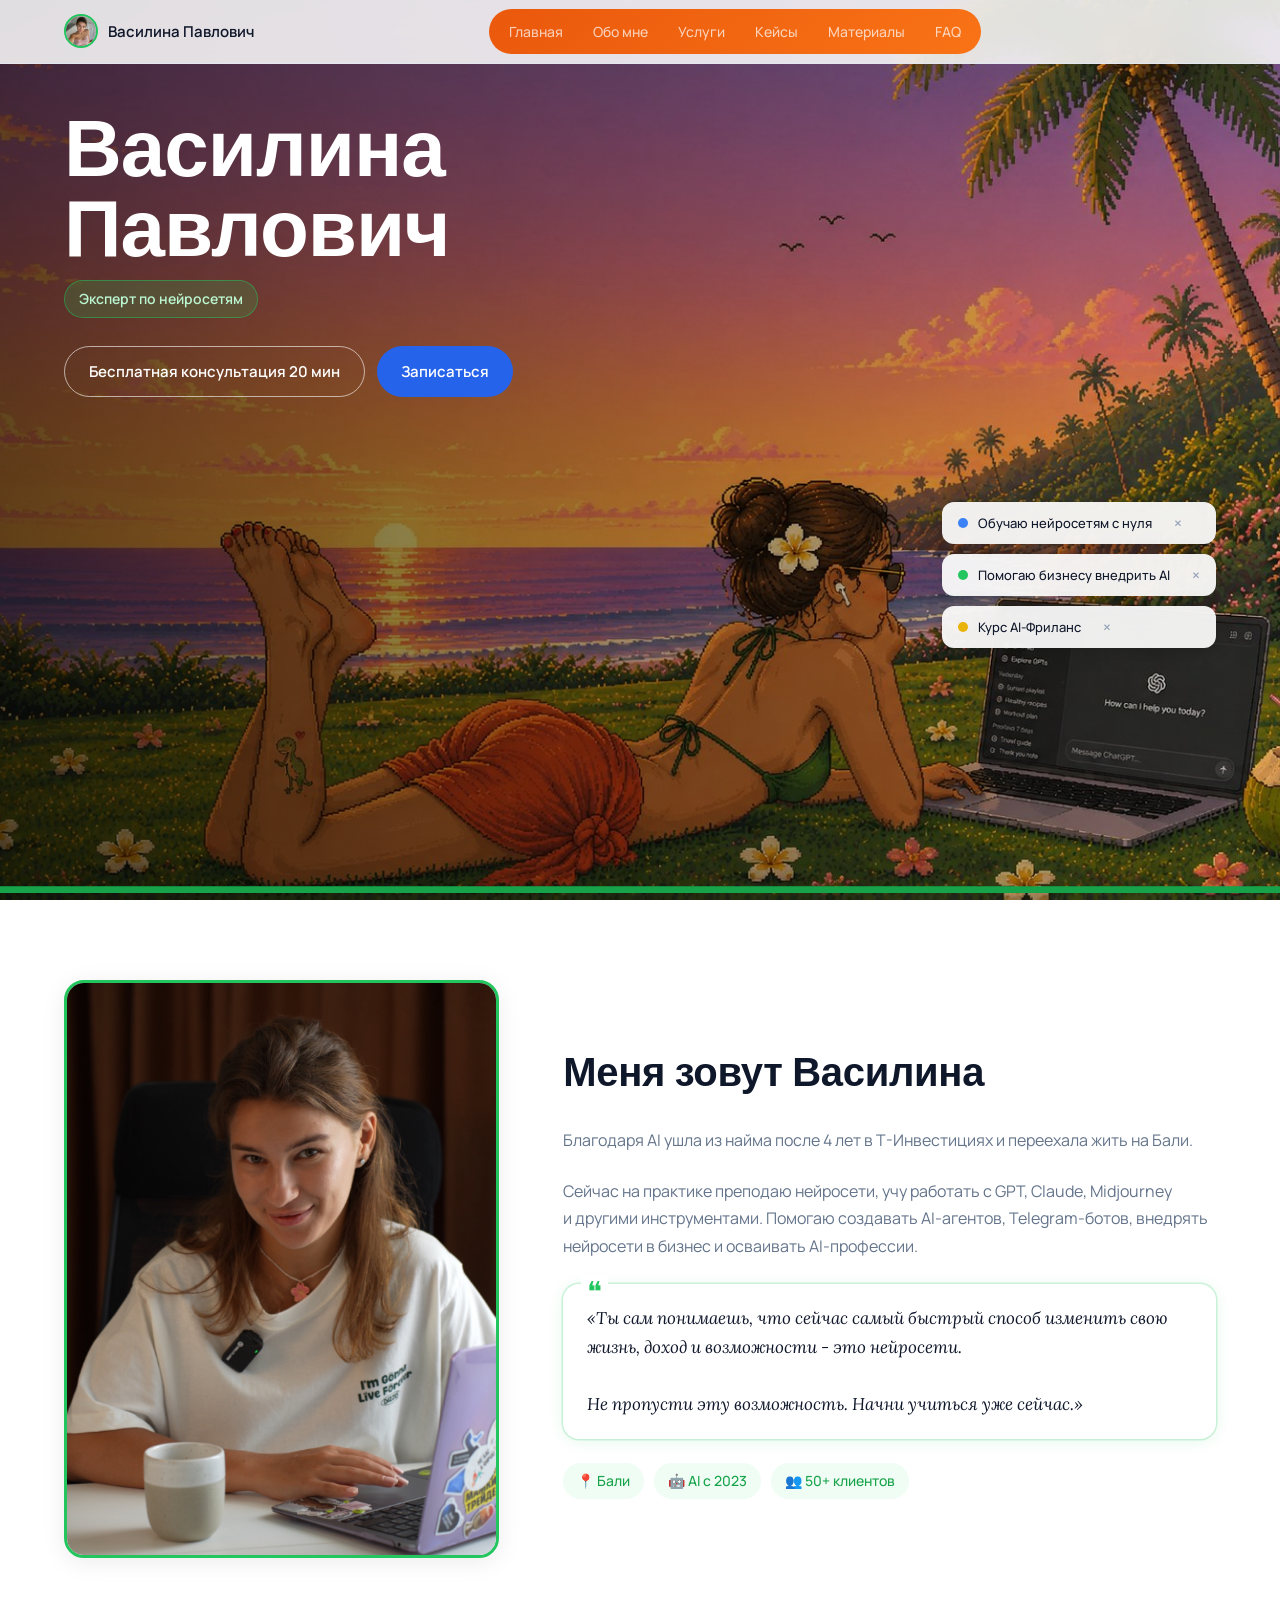
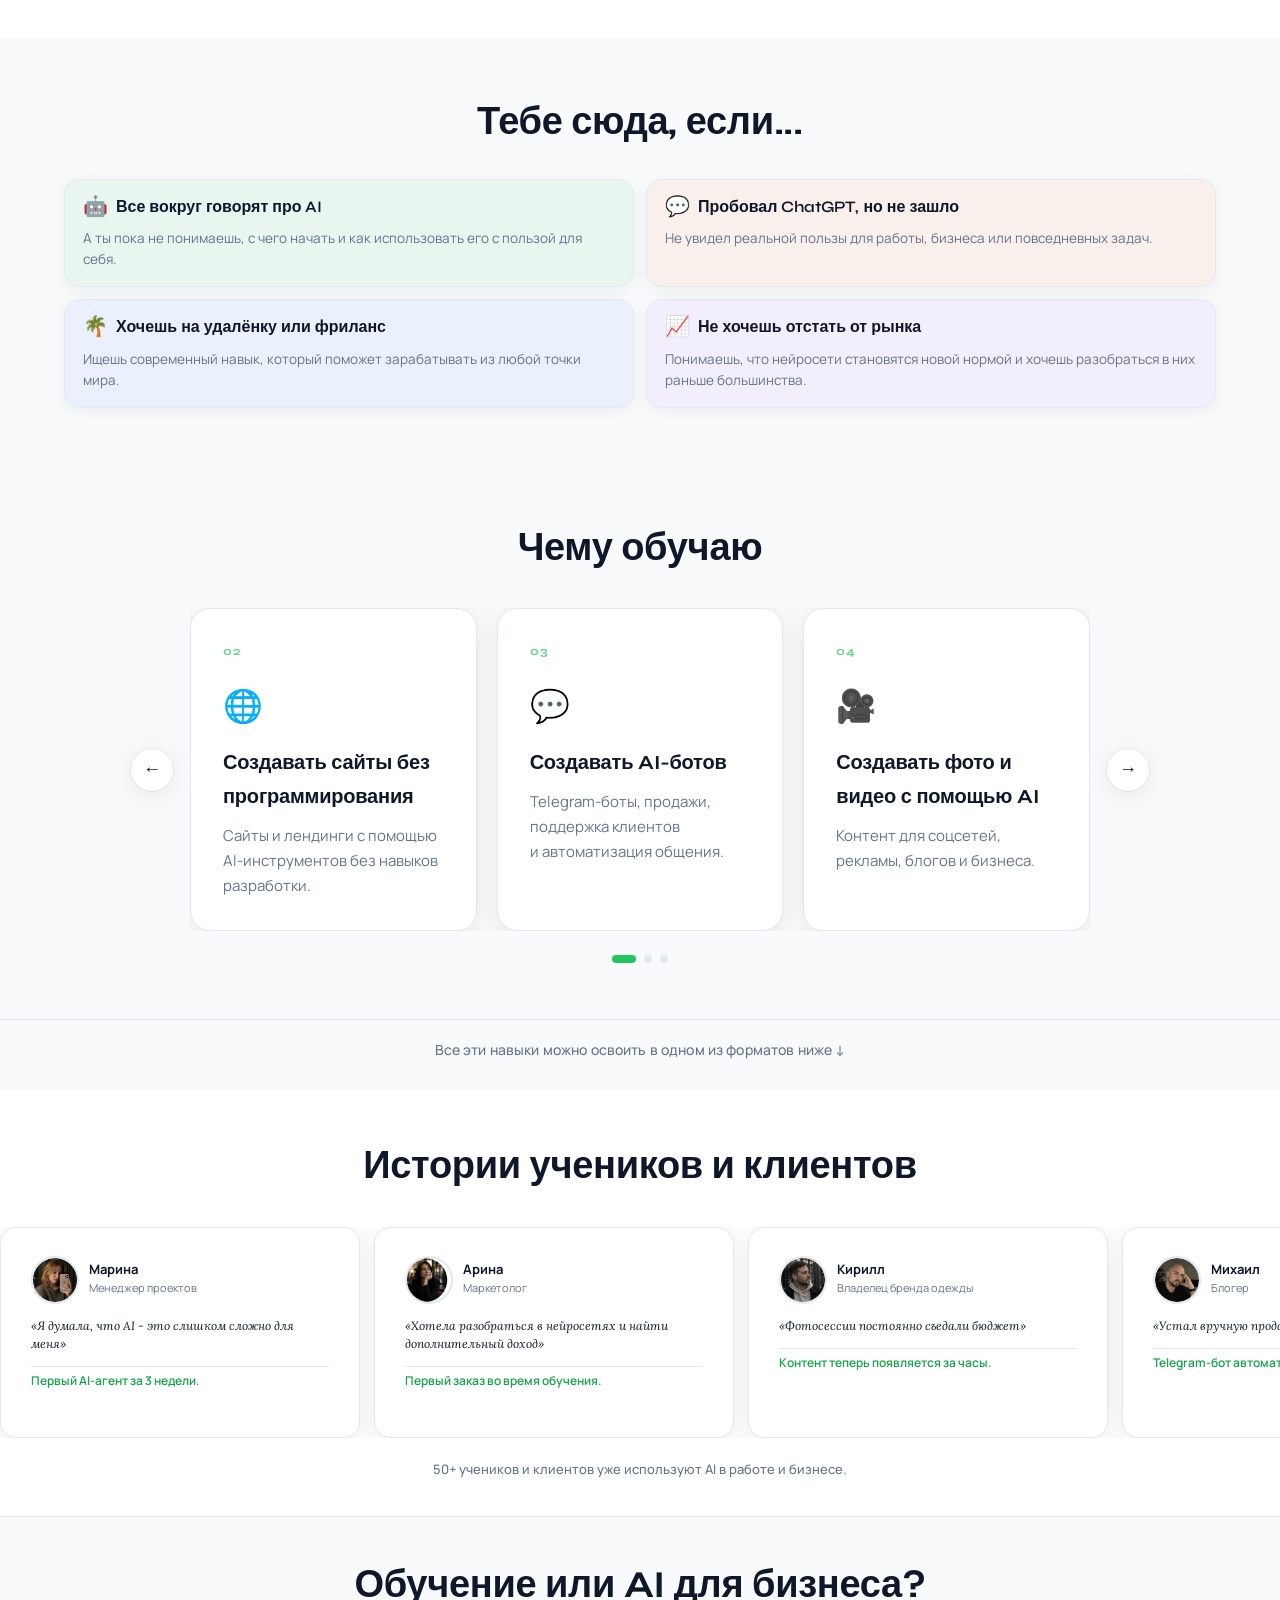
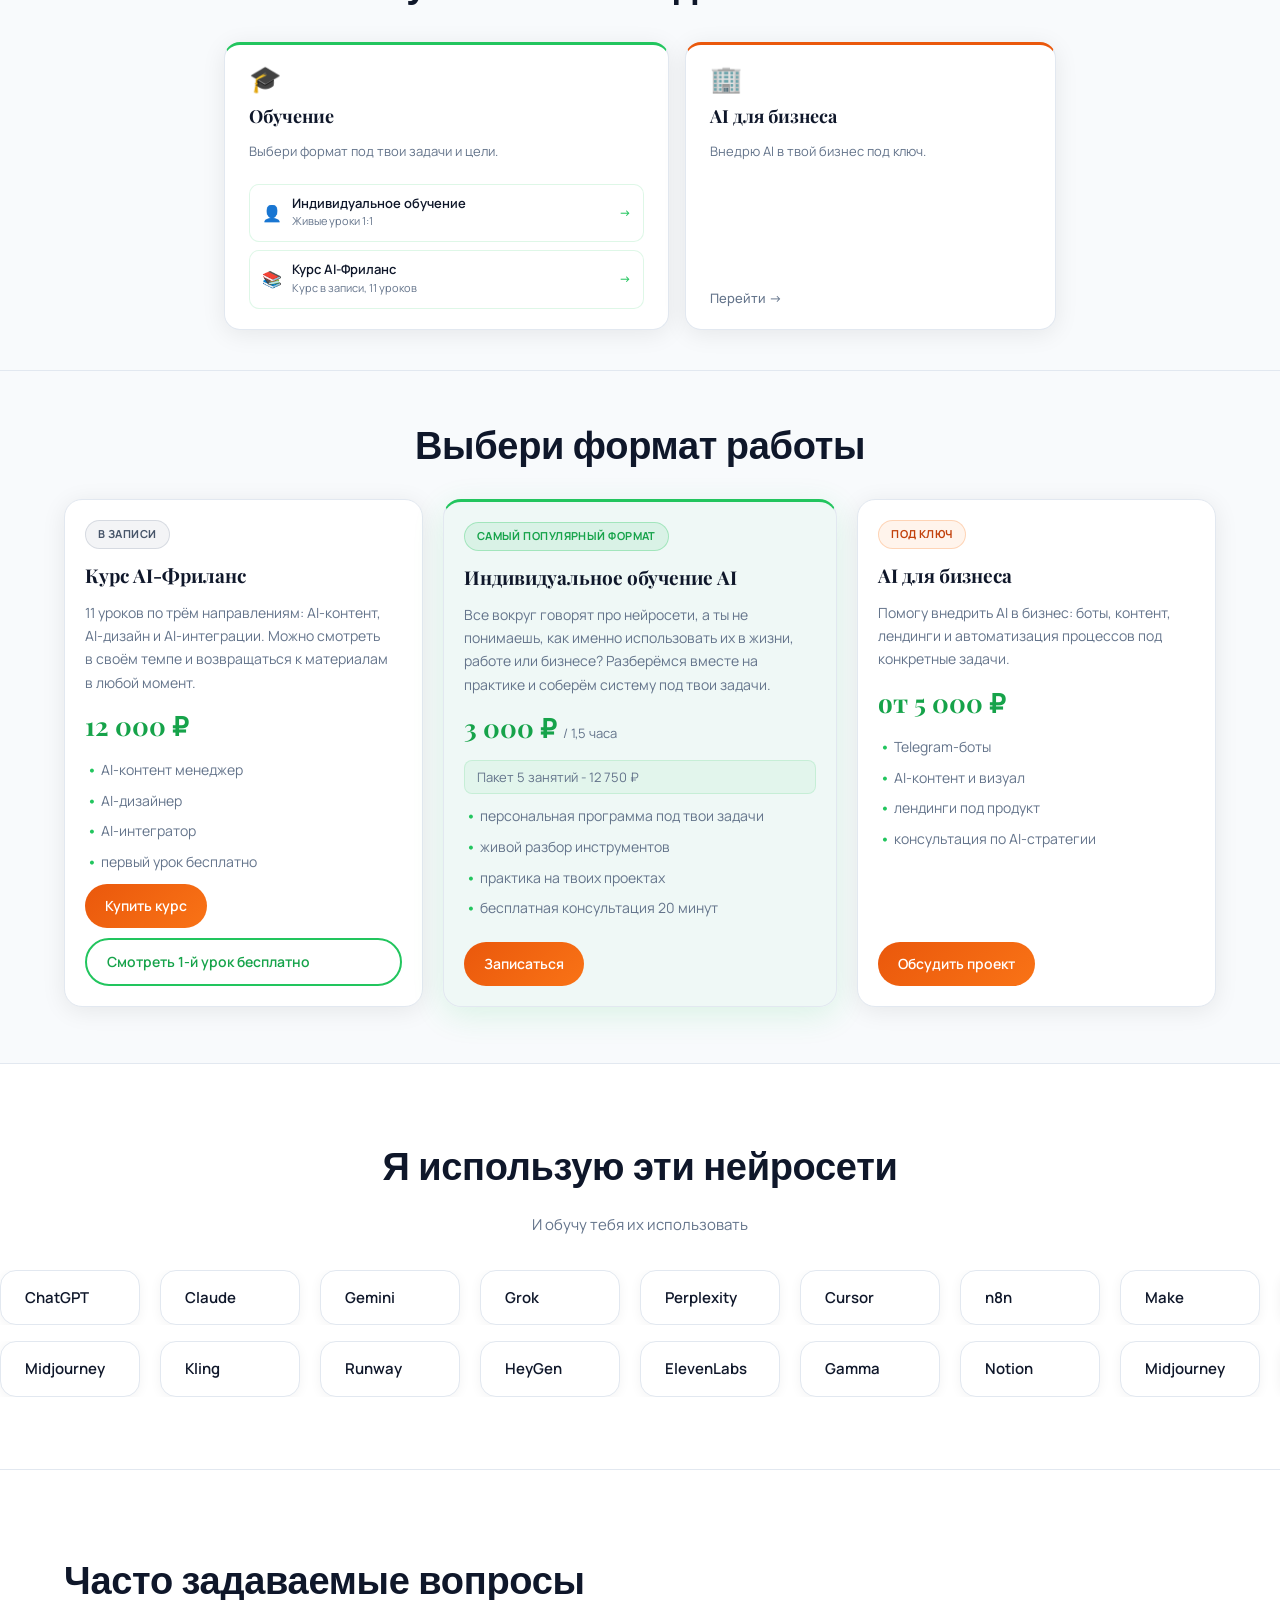
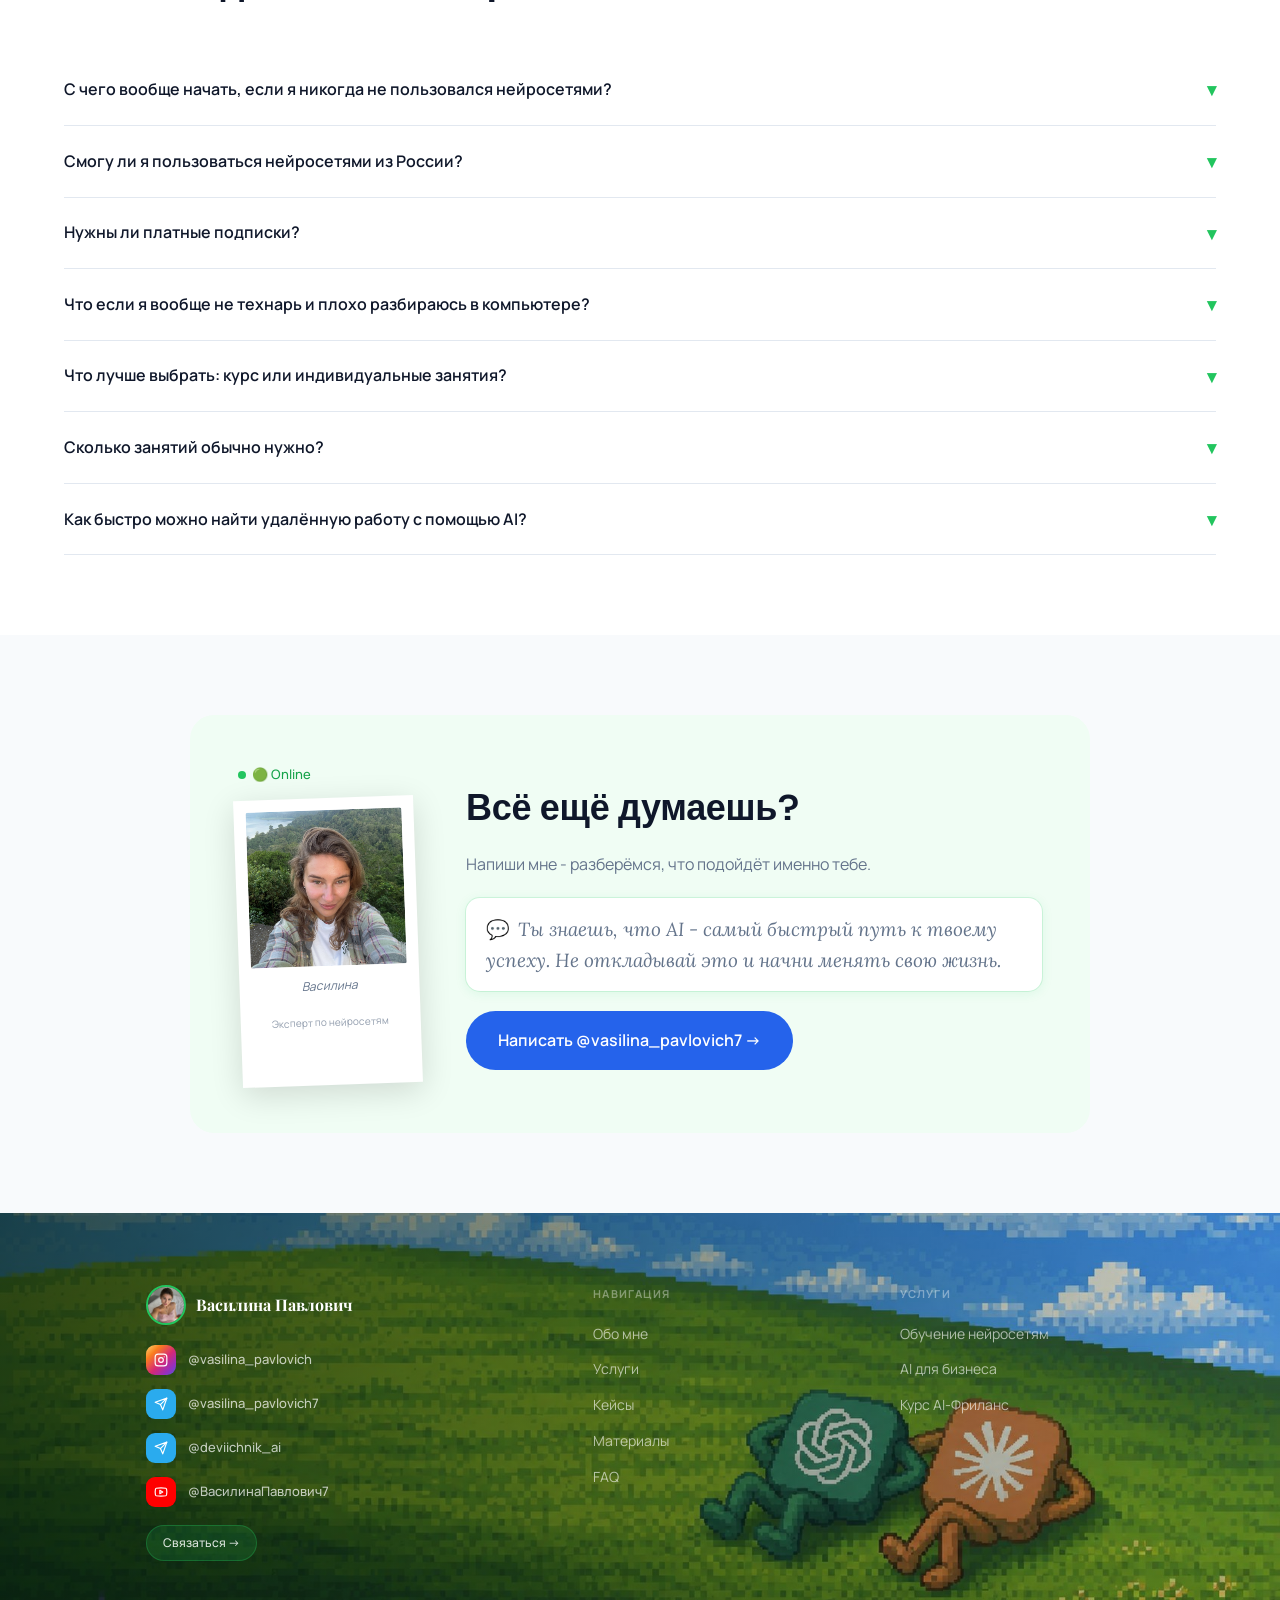
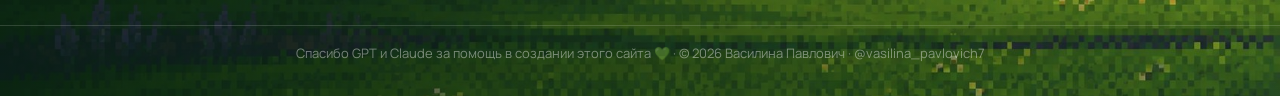
==== commit ab149e38: "Polish site for launch: SEO, content updates, real photos, and typography - Add meta description, OG" ====
--- a/index.html
+++ b/index.html
@@ -3,7 +3,15 @@
 <head>
 <meta charset="UTF-8">
 <meta name="viewport" content="width=device-width, initial-scale=1.0">
-<title>Василина Павлович — AI Наставник</title>
+<title>Василина Павлович - Обучение нейросетям, AI-профессии и AI для бизнеса</title>
+<meta name="description" content="Обучение работе с нейросетями с нуля. ChatGPT, Claude, Midjourney и другие AI-инструменты. Индивидуальные занятия, курс AI-Фриланс и внедрение AI в бизнес.">
+<meta property="og:title" content="Василина Павлович - AI-наставник и эксперт по нейросетям">
+<meta property="og:description" content="Научу работать с ChatGPT, Claude и современными AI-инструментами. Помогу освоить AI-профессию, создать AI-агента или внедрить нейросети в бизнес.">
+<meta property="og:type" content="website">
+<meta property="og:image" content="assets/image-4.png">
+<meta name="twitter:card" content="summary_large_image">
+<meta name="twitter:title" content="Василина Павлович - AI-наставник и эксперт по нейросетям">
+<meta name="twitter:description" content="Научу работать с ChatGPT, Claude и современными AI-инструментами. Помогу освоить AI-профессию, создать AI-агента или внедрить нейросети в бизнес.">
 <link rel="preconnect" href="https://fonts.googleapis.com">
 <link href="https://fonts.googleapis.com/css2?family=Playfair+Display:ital,wght@0,700;1,400;1,700&family=Manrope:wght@400;500;600&family=Syne:wght@700;800&family=Lora:ital,wght@1,400;1,600&display=swap" rel="stylesheet">
 
@@ -21,7 +29,8 @@
       <a href="#">Главная</a>
       <a href="#about">Обо мне</a>
       <a href="#uslugi">Услуги</a>
-      <a href="#cases">Кейсы</a>
+      <a href="#results">Кейсы</a>
+      <a href="materials.html">Материалы</a>
       <a href="#faq">FAQ</a>
     </div>
     <div class="nav-right">
@@ -35,9 +44,10 @@
   <a href="#" onclick="closeMenu()">Главная</a>
   <a href="#about" onclick="closeMenu()">Обо мне</a>
   <a href="#uslugi" onclick="closeMenu()">Услуги</a>
-  <a href="#cases" onclick="closeMenu()">Кейсы</a>
+  <a href="#results" onclick="closeMenu()">Кейсы</a>
+  <a href="materials.html" onclick="closeMenu()">Материалы</a>
   <a href="#faq" onclick="closeMenu()">FAQ</a>
-  <a href="https://t.me/vasilina_pavlovich7" target="_blank" class="btn-pill btn-blue" style="margin-top:4px;justify-content:center">Написать в Telegram</a>
+  <a href="https://t.me/vasilina_pavlovich7" target="_blank" class="btn-pill btn-blue" style="margin-top:4px;justify-content:center" data-cta="consult">Написать в Telegram</a>
 </div>
 
 <!-- HERO -->
@@ -49,16 +59,16 @@
       <h1>Василина<br>Павлович</h1>
       <div class="hero-subtitle-pill">Эксперт по нейросетям</div>
       <div class="hero-buttons">
-        <a href="https://t.me/vasilina_pavlovich7" target="_blank" class="btn-pill btn-outline">Бесплатная консультация 20 мин</a>
-        <a href="https://t.me/vasilina_pavlovich7" target="_blank" class="btn-pill btn-blue">Записаться</a>
+        <a href="https://t.me/vasilina_pavlovich7" target="_blank" class="btn-pill btn-outline" data-cta="consult">Бесплатная консультация 20 мин</a>
+        <a href="#uslugi" class="btn-pill btn-blue">Записаться</a>
       </div>
     </div>
   </div>
   <!-- Notification bubbles -->
   <div class="hero-notifications">
-    <div class="notif" id="n1" style="animation-delay:0s"><span class="notif-dot blue"></span>Обучаю нейросетям с нуля<span class="notif-x">×</span></div>
-    <div class="notif" id="n2" style="animation-delay:0.5s"><span class="notif-dot green"></span>Помогаю бизнесу внедрить AI<span class="notif-x">×</span></div>
-    <div class="notif" id="n3" style="animation-delay:1s"><span class="notif-dot yellow"></span>Курс AI-Фриланс · 11 уроков<span class="notif-x">×</span></div>
+    <a href="#obuchenie" class="notif" id="n1" style="animation-delay:0s"><span class="notif-dot blue"></span>Обучаю нейросетям с нуля<span class="notif-x">×</span></a>
+    <a href="#biznes" class="notif" id="n2" style="animation-delay:0.5s"><span class="notif-dot green"></span>Помогаю бизнесу внедрить AI<span class="notif-x">×</span></a>
+    <a href="#kurs" class="notif" id="n3" style="animation-delay:1s"><span class="notif-dot yellow"></span>Курс AI-Фриланс<span class="notif-x">×</span></a>
   </div>
   <!-- Pixel grass -->
   <div class="grass-strip">
@@ -76,17 +86,14 @@
   <div class="about-inner">
     <div class="about-photo fade-up">
       <div class="photo-frame">
-        <div class="photo-placeholder">
-          <!-- Photo placeholder — replace src with real photo -->
-          <svg width="60" height="60" viewBox="0 0 24 24" fill="none" stroke="white" stroke-width="1.5"><path d="M20 21v-2a4 4 0 0 0-4-4H8a4 4 0 0 0-4 4v2"/><circle cx="12" cy="7" r="4"/></svg>
-          <span style="color:rgba(255,255,255,0.7);font-size:13px">Фото скоро появится</span>
-        </div>
+        <img src="assets/vasilina-work.jpg" alt="Василина Павлович — AI-эксперт за ноутбуком">
       </div>
     </div>
     <div class="fade-up" style="transition-delay:0.15s">
       <h2>Меня зовут Василина</h2>
-      <p class="about-body">Благодаря AI ушла из найма после 4 лет в T-Инвестициях и переехала на Бали. Сейчас активно преподаю нейросети и помогаю бизнесу их использовать. Живу жизнью мечты — и помогаю другим сделать то же самое через AI.</p>
-      <blockquote class="about-quote">«AI — это самый быстрый путь кардинально изменить свою жизнь. Ты знаешь это. Не пропусти.»</blockquote>
+      <p class="about-body">Благодаря AI ушла из найма после 4 лет в&nbsp;Т-Инвестициях и&nbsp;переехала жить на Бали.</p>
+      <p class="about-body">Сейчас на практике преподаю нейросети, учу работать с GPT, Claude, Midjourney и&nbsp;другими инструментами. Помогаю создавать AI-агентов, Telegram-ботов, внедрять нейросети в&nbsp;бизнес и&nbsp;осваивать AI-профессии.</p>
+      <blockquote class="about-quote">«Ты сам понимаешь, что сейчас самый быстрый способ изменить свою жизнь, доход и&nbsp;возможности - это нейросети.<br><br>Не пропусти эту возможность. Начни учиться уже сейчас.»</blockquote>
       <div class="about-tags">
         <span>📍 Бали</span>
         <span>🤖 AI с 2023</span>
@@ -96,284 +103,329 @@
   </div>
 </section>
 
-<!-- STATS -->
-<section class="stats" id="stats">
-  <div class="stats-section-inner">
-    <h2 class="stats-heading fade-up">Результаты учеников и клиентов</h2>
-    <p class="stats-sub fade-up">Помогаю освоить AI, начать зарабатывать удалённо и внедрять нейросети в бизнес.</p>
-    <div class="stats-card fade-up">
-
-      <div class="stat-col stat-item" id="stat-card-0">
-        <canvas class="confetti-canvas" id="conf-0"></canvas>
-        <div class="stat-svg-icon green">
-          <svg width="26" height="26" viewBox="0 0 24 24" fill="none" stroke="currentColor" stroke-width="1.5" stroke-linecap="round" stroke-linejoin="round">
-            <circle cx="12" cy="12" r="10"/>
-            <path d="M12 2a15.3 15.3 0 0 1 4 10 15.3 15.3 0 0 1-4 10 15.3 15.3 0 0 1-4-10 15.3 15.3 0 0 1 4-10z"/>
-            <path d="M2 12h20"/>
-          </svg>
-        </div>
-        <div class="stat-number"><span class="counter green" data-target="50" data-suffix="+">0+</span></div>
-        <div class="stat-label">клиентов из 10+ стран мира</div>
-      </div>
-
-      <div class="stat-divider"></div>
-
-      <div class="stat-col stat-item" id="stat-card-1">
-        <canvas class="confetti-canvas" id="conf-1"></canvas>
-        <div class="stat-svg-icon blue">
-          <svg width="26" height="26" viewBox="0 0 24 24" fill="none" stroke="currentColor" stroke-width="1.5" stroke-linecap="round" stroke-linejoin="round">
-            <path d="M4.5 16.5c-1.5 1.26-2 5-2 5s3.74-.5 5-2c.71-.84.7-2.13-.09-2.91a2.18 2.18 0 0 0-2.91-.09z"/>
-            <path d="m12 15-3-3a22 22 0 0 1 2-3.95A12.88 12.88 0 0 1 22 2c0 2.72-.78 7.5-6 11a22.35 22.35 0 0 1-4 2z"/>
-            <path d="M9 12H4s.55-3.03 2-4c1.62-1.08 5 0 5 0"/>
-            <path d="M12 15v5s3.03-.55 4-2c1.08-1.62 0-5 0-5"/>
-          </svg>
-        </div>
-        <div class="stat-number"><span class="counter blue" data-target="12" data-suffix="">0</span></div>
-        <div class="stat-label">учеников уже зарабатывают на AI</div>
-      </div>
-
-      <div class="stat-divider"></div>
-
-      <div class="stat-col stat-item" id="stat-card-2">
-        <canvas class="confetti-canvas" id="conf-2"></canvas>
-        <div class="stat-svg-icon orange">
-          <svg width="26" height="26" viewBox="0 0 24 24" fill="none" stroke="currentColor" stroke-width="1.5" stroke-linecap="round" stroke-linejoin="round">
-            <path d="M6 3h12l4 6-10 13L2 9z"/>
-            <path d="M11 3 8 9l4 13 4-13-3-6"/>
-            <path d="M2 9h20"/>
-          </svg>
-        </div>
-        <div class="stat-number"><span class="counter orange" data-target="90" data-suffix="%">0%</span></div>
-        <div class="stat-label">приходят без опыта и начинают с нуля</div>
-      </div>
-
-    </div>
-  </div>
-</section>
-
 <!-- FOR WHOM -->
 <section class="forwhom" id="dlya-kogo">
   <div class="section-inner forwhom-inner">
-    <div style="text-align:center;margin-bottom:40px">
-      <h2 class="section-heading fade-up" style="text-align:center">Тебе ко мне, если...</h2>
-      <p class="fade-up stats-sub" style="margin-top:4px">Помогаю людям и бизнесу использовать AI для заработка, автоматизации и профессионального роста.</p>
-    </div>
+    <h2 class="section-heading fade-up" style="text-align:center;margin-bottom:24px">Тебе сюда, если...</h2>
     <div class="grid-2x2">
-      <a href="#obuchenie" class="card card--green fade-up">
-        <div class="card-icon">💰</div>
-        <h3>Хочешь начать зарабатывать с помощью ИИ</h3>
-        <p>Не знаешь, какую AI-профессию выбрать и с чего начать. Хочешь получить понятный план действий и выйти на первые деньги без технического опыта.</p>
-      </a>
-      <a href="#biznes" class="card card--orange fade-up" style="transition-delay:0.1s">
-        <div class="card-icon">💼</div>
-        <h3>У тебя есть бизнес, но всё держится на тебе</h3>
-        <p>Тратишь слишком много времени на рутину. Хочешь автоматизировать процессы, освободить часы каждую неделю и сфокусироваться на развитии бизнеса.</p>
-      </a>
-      <a href="#obuchenie" class="card card--blue fade-up" style="transition-delay:0.2s">
-        <div class="card-icon">📈</div>
-        <h3>Чувствуешь, что рынок меняется быстрее тебя</h3>
-        <p>Вокруг все говорят про ИИ, а ты не понимаешь, что действительно стоит изучать. Помогу разобраться в инструментах без перегруза и лишней теории.</p>
-      </a>
-      <a href="#obuchenie" class="card card--purple card--featured fade-up" style="transition-delay:0.3s">
-        <span class="card-badge">Самый популярный запрос</span>
-        <div class="card-icon">🚀</div>
-        <h3>Хочешь использовать ИИ в жизни и работе</h3>
-        <p>Понимаешь, что нейросети уже меняют правила игры, но пока не знаешь, как применять их именно под свои задачи и получать от этого реальную пользу.</p>
-      </a>
-    </div>
-    <div class="forwhom-footer fade-up">
-      <p class="forwhom-caption">Не нашли свой запрос? Разберём вашу ситуацию на консультации.</p>
-      <a href="https://t.me/vasilina_pavlovich7" target="_blank" class="forwhom-btn">Записаться на консультацию</a>
-      <p class="forwhom-trust">Бесплатно • 20 минут • разбор вашей ситуации</p>
-    </div>
-  </div>
+      <div class="card card--green fade-up">
+        <h3 class="card-title"><span class="card-emoji">🤖</span>Все вокруг говорят про AI</h3>
+        <p class="card-text">А ты пока не понимаешь, с чего начать и&nbsp;как использовать его с&nbsp;пользой для себя.</p>
+      </div>
+      <div class="card card--orange fade-up" style="transition-delay:0.1s">
+        <h3 class="card-title"><span class="card-emoji">💬</span>Пробовал ChatGPT, но не зашло</h3>
+        <p class="card-text">Не увидел реальной пользы для работы, бизнеса или повседневных задач.</p>
+      </div>
+      <div class="card card--blue fade-up" style="transition-delay:0.15s">
+        <h3 class="card-title"><span class="card-emoji">🌴</span>Хочешь на удалёнку или фриланс</h3>
+        <p class="card-text">Ищешь современный навык, который поможет зарабатывать из любой точки мира.</p>
+      </div>
+      <div class="card card--purple fade-up" style="transition-delay:0.2s">
+        <h3 class="card-title"><span class="card-emoji">📈</span>Не хочешь отстать от рынка</h3>
+        <p class="card-text">Понимаешь, что нейросети становятся новой нормой и хочешь разобраться в&nbsp;них раньше большинства.</p>
+      </div>
+    </div>
+  </div>
+</section>
+
+<!-- SKILLS -->
+<section class="skills-section" id="skills">
+  <div class="section-inner" style="text-align:center;margin-bottom:28px">
+    <h2 class="section-heading fade-up">Чему обучаю</h2>
+  </div>
+  <div class="skills-slider-wrap fade-up" style="transition-delay:0.1s">
+    <button class="skills-arrow" id="skillsPrev" aria-label="Назад">&#8592;</button>
+    <div class="skills-overflow" id="skillsOverflow">
+      <div class="skills-track" id="skillsTrack">
+        <div class="skills-card">
+          <span class="skills-card-num">01</span>
+          <span class="skills-card-emoji">🤖</span>
+          <h3 class="skills-card-title">Создавать AI-агентов</h3>
+          <p class="skills-card-desc">Создание AI-помощников и&nbsp;автоматизированных систем для бизнеса и&nbsp;личных задач.</p>
+        </div>
+        <div class="skills-card">
+          <span class="skills-card-num">02</span>
+          <span class="skills-card-emoji">🌐</span>
+          <h3 class="skills-card-title">Создавать сайты без программирования</h3>
+          <p class="skills-card-desc">Сайты и&nbsp;лендинги с&nbsp;помощью AI-инструментов без навыков разработки.</p>
+        </div>
+        <div class="skills-card">
+          <span class="skills-card-num">03</span>
+          <span class="skills-card-emoji">💬</span>
+          <h3 class="skills-card-title">Создавать AI-ботов</h3>
+          <p class="skills-card-desc">Telegram-боты, продажи, поддержка клиентов и&nbsp;автоматизация общения.</p>
+        </div>
+        <div class="skills-card">
+          <span class="skills-card-num">04</span>
+          <span class="skills-card-emoji">🎥</span>
+          <h3 class="skills-card-title">Создавать фото и видео с помощью AI</h3>
+          <p class="skills-card-desc">Контент для соцсетей, рекламы, блогов и&nbsp;бизнеса.</p>
+        </div>
+        <div class="skills-card">
+          <span class="skills-card-num">05</span>
+          <span class="skills-card-emoji">🏢</span>
+          <h3 class="skills-card-title">Внедрять AI в бизнес</h3>
+          <p class="skills-card-desc">Автоматизация процессов, контент, поддержка клиентов и&nbsp;рост эффективности.</p>
+        </div>
+        <div class="skills-card">
+          <span class="skills-card-num">06</span>
+          <span class="skills-card-emoji">⚡</span>
+          <h3 class="skills-card-title">Автоматизировать рутинные задачи</h3>
+          <p class="skills-card-desc">Связки сервисов, автоматизация процессов и&nbsp;экономия времени.</p>
+        </div>
+        <div class="skills-card">
+          <span class="skills-card-num">07</span>
+          <span class="skills-card-emoji">💼</span>
+          <h3 class="skills-card-title">Осваивать AI-профессии</h3>
+          <p class="skills-card-desc">Современные направления заработка и&nbsp;работы через AI.</p>
+        </div>
+        <div class="skills-card">
+          <span class="skills-card-num">08</span>
+          <span class="skills-card-emoji">📊</span>
+          <h3 class="skills-card-title">Анализировать данные через AI</h3>
+          <p class="skills-card-desc">Поиск, аналитика, обработка данных и&nbsp;подготовка материалов.</p>
+        </div>
+      </div>
+    </div>
+    <button class="skills-arrow" id="skillsNext" aria-label="Вперёд">&#8594;</button>
+  </div>
+  <div class="skills-dots fade-up" id="skillsDots" style="transition-delay:0.2s"></div>
+</section>
+<div class="skills-connector fade-up">Все эти навыки можно освоить в&nbsp;одном из форматов ниже ↓</div>
+
+<!-- SOCIAL PROOF -->
+<section class="social-proof" id="results">
+  <div class="section-inner sp-header">
+    <h2 class="section-heading fade-up">Истории учеников и клиентов</h2>
+  </div>
+  <div class="sp-overflow">
+    <div class="sp-track">
+
+      <div class="sp-card">
+        <div class="sp-card-top">
+          <img class="sp-photo" src="assets/students/marina.jpg" alt="Марина">
+          <div><div class="sp-name">Марина</div><div class="sp-role">Менеджер проектов</div></div>
+        </div>
+        <p class="sp-quote">«Я думала, что AI - это слишком сложно для меня»</p>
+        <p class="sp-result">Первый AI-агент за 3 недели.</p>
+      </div>
+
+      <div class="sp-card">
+        <div class="sp-card-top">
+          <img class="sp-photo" src="assets/students/arina.jpg" alt="Арина">
+          <div><div class="sp-name">Арина</div><div class="sp-role">Маркетолог</div></div>
+        </div>
+        <p class="sp-quote">«Хотела разобраться в&nbsp;нейросетях и&nbsp;найти дополнительный доход»</p>
+        <p class="sp-result">Первый заказ во время обучения.</p>
+      </div>
+
+      <div class="sp-card">
+        <div class="sp-card-top">
+          <img class="sp-photo" src="assets/students/kirill.jpg" alt="Кирилл">
+          <div><div class="sp-name">Кирилл</div><div class="sp-role">Владелец бренда одежды</div></div>
+        </div>
+        <p class="sp-quote">«Фотосессии постоянно съедали бюджет»</p>
+        <p class="sp-result">Контент теперь появляется за часы.</p>
+      </div>
+
+      <div class="sp-card">
+        <div class="sp-card-top">
+          <img class="sp-photo" src="assets/students/mihail.jpg" alt="Михаил">
+          <div><div class="sp-name">Михаил</div><div class="sp-role">Блогер</div></div>
+        </div>
+        <p class="sp-quote">«Устал вручную продавать свои материалы»</p>
+        <p class="sp-result">Telegram-бот автоматизировал продажи.</p>
+      </div>
+
+      <div class="sp-card">
+        <div class="sp-card-top">
+          <img class="sp-photo" src="assets/students/sergey.jpg" alt="Сергей">
+          <div><div class="sp-name">Сергей</div><div class="sp-role">Аналитик</div></div>
+        </div>
+        <p class="sp-quote">«Хотел разобраться, как использовать AI в&nbsp;работе и&nbsp;оставаться востребованным специалистом»</p>
+        <p class="sp-result">Автоматизировал часть рабочих задач.</p>
+      </div>
+
+      <div class="sp-card">
+        <div class="sp-card-top">
+          <img class="sp-photo" src="assets/students/karina.jpg" alt="Карина">
+          <div><div class="sp-name">Карина</div><div class="sp-role">Начинающий фрилансер</div></div>
+        </div>
+        <p class="sp-quote">«Не понимала, на чём можно зарабатывать с AI»</p>
+        <p class="sp-result">Получила первых клиентов.</p>
+      </div>
+
+      <!-- дубликат для бесшовной петли -->
+      <div class="sp-card">
+        <div class="sp-card-top">
+          <img class="sp-photo" src="assets/students/marina.jpg" alt="Марина">
+          <div><div class="sp-name">Марина</div><div class="sp-role">Менеджер проектов</div></div>
+        </div>
+        <p class="sp-quote">«Я думала, что AI - это слишком сложно для меня»</p>
+        <p class="sp-result">Первый AI-агент за 3 недели.</p>
+      </div>
+
+      <div class="sp-card">
+        <div class="sp-card-top">
+          <img class="sp-photo" src="assets/students/arina.jpg" alt="Арина">
+          <div><div class="sp-name">Арина</div><div class="sp-role">Маркетолог</div></div>
+        </div>
+        <p class="sp-quote">«Хотела разобраться в&nbsp;нейросетях и&nbsp;найти дополнительный доход»</p>
+        <p class="sp-result">Первый заказ во время обучения.</p>
+      </div>
+
+      <div class="sp-card">
+        <div class="sp-card-top">
+          <img class="sp-photo" src="assets/students/kirill.jpg" alt="Кирилл">
+          <div><div class="sp-name">Кирилл</div><div class="sp-role">Владелец бренда одежды</div></div>
+        </div>
+        <p class="sp-quote">«Фотосессии постоянно съедали бюджет»</p>
+        <p class="sp-result">Контент теперь появляется за часы.</p>
+      </div>
+
+      <div class="sp-card">
+        <div class="sp-card-top">
+          <img class="sp-photo" src="assets/students/mihail.jpg" alt="Михаил">
+          <div><div class="sp-name">Михаил</div><div class="sp-role">Блогер</div></div>
+        </div>
+        <p class="sp-quote">«Устал вручную продавать свои материалы»</p>
+        <p class="sp-result">Telegram-бот автоматизировал продажи.</p>
+      </div>
+
+      <div class="sp-card">
+        <div class="sp-card-top">
+          <img class="sp-photo" src="assets/students/sergey.jpg" alt="Сергей">
+          <div><div class="sp-name">Сергей</div><div class="sp-role">Аналитик</div></div>
+        </div>
+        <p class="sp-quote">«Хотел разобраться, как использовать AI в&nbsp;работе и&nbsp;оставаться востребованным специалистом»</p>
+        <p class="sp-result">Автоматизировал часть рабочих задач.</p>
+      </div>
+
+      <div class="sp-card">
+        <div class="sp-card-top">
+          <img class="sp-photo" src="assets/students/karina.jpg" alt="Карина">
+          <div><div class="sp-name">Карина</div><div class="sp-role">Начинающий фрилансер</div></div>
+        </div>
+        <p class="sp-quote">«Не понимала, на чём можно зарабатывать с AI»</p>
+        <p class="sp-result">Получила первых клиентов.</p>
+      </div>
+
+    </div>
+  </div>
+  <p class="sp-footer fade-up">50+ учеников и&nbsp;клиентов уже используют AI в&nbsp;работе и&nbsp;бизнесе.</p>
 </section>
 
 <!-- TWO DOORS -->
-<section class="doors-section">
+<section class="doors-section" id="uslugi">
   <div class="section-inner doors-inner">
-    <h2 class="section-heading fade-up" style="text-align:center;margin-bottom:8px">Что тебе ближе?</h2>
-    <p class="stats-sub fade-up" style="text-align:center;margin-bottom:40px">Выбери направление - и я покажу, с чего начать именно тебе.</p>
+    <h2 class="section-heading fade-up" style="text-align:center;margin-bottom:24px">Обучение или AI для бизнеса?</h2>
     <div class="doors-grid">
       <div class="door-card door-card--green fade-up">
         <div class="door-icon">🎓</div>
-        <h3 class="door-title">Хочу освоить AI сам</h3>
-        <p class="door-desc">Научишься пользоваться нейросетями с нуля - для работы, заработка и жизни.</p>
-        <div class="door-tags">
-          <span class="door-tag">индивидуально</span>
-          <span class="door-tag">курс AI-Фриланс</span>
-        </div>
-        <a href="#obuchenie" class="btn-pill btn-green-solid">Выбрать обучение</a>
-      </div>
-      <div class="door-card door-card--orange fade-up" style="transition-delay:0.12s">
+        <h3 class="door-title">Обучение</h3>
+        <p class="door-desc">Выбери формат под твои задачи и цели.</p>
+        <div class="door-suboptions">
+          <a href="#obuchenie" class="door-sub">
+            <span class="door-sub-icon">👤</span>
+            <div class="door-sub-body">
+              <div class="door-sub-title">Индивидуальное обучение</div>
+              <div class="door-sub-desc">Живые уроки 1:1</div>
+            </div>
+            <span class="door-sub-arrow">→</span>
+          </a>
+          <a href="#kurs" class="door-sub">
+            <span class="door-sub-icon">📚</span>
+            <div class="door-sub-body">
+              <div class="door-sub-title">Курс AI-Фриланс</div>
+              <div class="door-sub-desc">Курс в записи, 11 уроков</div>
+            </div>
+            <span class="door-sub-arrow">→</span>
+          </a>
+        </div>
+      </div>
+      <a href="#biznes" class="door-card door-card--orange fade-up" style="transition-delay:0.15s">
         <div class="door-icon">🏢</div>
-        <h3 class="door-title">У меня бизнес</h3>
-        <p class="door-desc">Внедрю AI за тебя: боты, контент, лендинги, автоматизация рутины.</p>
-        <div class="door-tags">
-          <span class="door-tag">боты</span>
-          <span class="door-tag">контент</span>
-          <span class="door-tag">лендинги</span>
-          <span class="door-tag">консультация</span>
-        </div>
-        <a href="#biznes" class="btn-pill btn-orange-solid">Выбрать для бизнеса</a>
-      </div>
+        <h3 class="door-title">AI для бизнеса</h3>
+        <p class="door-desc">Внедрю AI в твой бизнес под ключ.</p>
+        <span class="door-arrow">Перейти →</span>
+      </a>
     </div>
   </div>
 </section>
 
 <!-- SERVICES -->
-<section class="services" id="uslugi">
-
-  <!-- ЗОНА: ОБУЧЕНИЕ -->
-  <div class="services-zone zone--obuchenie" id="obuchenie">
-    <div class="section-inner zone-header-wrap">
-      <span class="section-label zone-label--green">Обучение</span>
-      <h2 class="section-heading fade-up">Два формата - один результат</h2>
-      <p class="fade-up zone-intro">Живые уроки 1:1 в видеосвязи или курс в записи в своём темпе - выбирай как тебе удобнее.</p>
-    </div>
-
-    <!-- Формат 1: Живые уроки 1:1 -->
-    <div style="position:relative;overflow:hidden">
-      <div style="position:absolute;inset:0;background:url('assets/image-5.png') center/cover no-repeat;filter:brightness(0.55)"></div>
-      <div style="position:relative;z-index:1;padding:72px 48px;max-width:900px;margin:0 auto">
-        <span class="section-label" style="background:rgba(255,255,255,0.18);color:#fff;border:1px solid rgba(255,255,255,0.4)">Живые уроки 1:1</span>
-        <h2 class="section-heading fade-up" style="color:#fff">Обучение нейросетям с нуля</h2>
-        <p class="fade-up" style="color:rgba(255,255,255,0.85);max-width:600px">Разберём главные AI-инструменты: как скачать из России, оплатить, настроить под себя, какие выбрать и для каких задач.</p>
-        <div class="accordion fade-up">
-          <div class="acc-header" onclick="toggleAcc(this)">
-            Программа обучения
-            <span class="acc-chevron">▾</span>
-          </div>
-          <div class="acc-body">
-            <div class="acc-body-inner">
-              <div class="acc-lesson"><div class="acc-num">1</div><div><strong>Старт</strong> — что такое AI, инструменты, как скачать и оплатить из России, что умеют нейросети</div></div>
-              <div class="acc-lesson"><div class="acc-num">2</div><div><strong>Настройка под себя</strong> — кастомизируем под твой стиль, язык и задачи</div></div>
-              <div class="acc-lesson"><div class="acc-num">3</div><div><strong>Текст и ChatGPT</strong> — сильные запросы, применение в работе и жизни</div></div>
-              <div class="acc-lesson"><div class="acc-num">4</div><div><strong>Визуал и видео</strong> — картинки, AI-аватар, озвучка, короткие ролики</div></div>
-              <div class="acc-lesson"><div class="acc-num">5</div><div><strong>Автоматизация</strong> — совмещаем нейросети, первые агенты</div></div>
-              <p style="font-style:italic;color:var(--text-secondary);font-size:14px;margin-top:8px">Это база — программу адаптируем под твой запрос</p>
-            </div>
-          </div>
-        </div>
-        <div class="pricing-card fade-up">
-          <div class="price-main">3 000 ₽</div>
-          <div class="price-sub">/1.5 часа · видеосвязь</div>
-          <div class="badge-promo">−15% на пакет 5 уроков</div>
-          <p><span class="price-strike">15 000 ₽</span> → <span class="price-new">12 750 ₽</span></p>
-          <div class="badge-urgency">🔥 Только 3 места в июне</div>
-          <p style="font-size:14px;color:var(--text-secondary);margin-bottom:20px">🎁 Бесплатная консультация 20 мин для новых</p>
-          <a href="https://t.me/vasilina_pavlovich7" target="_blank" class="btn-pill btn-blue">Записаться →</a>
-        </div>
-      </div>
-    </div>
-
-    <!-- Формат 2: Курс AI-Фриланс -->
-    <div class="section-inner" id="kurs" style="padding-top:64px;padding-bottom:72px">
-      <span class="section-label zone-label--green">Курс в записи</span>
-      <h2 class="section-heading fade-up">Курс AI-Фриланс</h2>
-      <p class="fade-up" style="color:var(--text-secondary);max-width:620px">Курс по трём топовым AI-профессиям для выхода на удалённую работу. 11 уроков в записи — смотришь в своём темпе.</p>
-      <div class="fade-up" style="margin:24px 0">
-        <a href="https://www.youtube.com/watch?v=oY5eFY_Ui5Y&t=14s" target="_blank" style="display:inline-flex;align-items:center;gap:12px;background:#ff0000;color:#fff;padding:12px 22px;border-radius:var(--radius-pill);text-decoration:none;font-weight:600;font-size:15px;transition:all 0.3s;box-shadow:0 4px 16px rgba(255,0,0,0.3)" onmouseover="this.style.transform='scale(1.05)'" onmouseout="this.style.transform='scale(1)'">
-          <svg width="22" height="22" viewBox="0 0 24 24" fill="white"><path d="M19.59 6.69a4.83 4.83 0 0 1-3.77-2.71 12.12 12.12 0 0 0-3.82-.66 12.12 12.12 0 0 0-3.82.66 4.83 4.83 0 0 1-3.77 2.71A4.92 4.92 0 0 0 2 11.26a4.92 4.92 0 0 0 2.41 4.57 4.83 4.83 0 0 1 3.77 2.71 12.12 12.12 0 0 0 3.82.66 12.12 12.12 0 0 0 3.82-.66 4.83 4.83 0 0 1 3.77-2.71A4.92 4.92 0 0 0 22 11.26a4.92 4.92 0 0 0-2.41-4.57z"/><polygon points="9.75 15.02 15.5 11.26 9.75 7.5 9.75 15.02" fill="red" stroke="none"/></svg>
-          ▶ Смотреть 1-й урок бесплатно
-        </a>
-        <span style="margin-left:12px;font-size:13px;color:var(--text-secondary)">→ Урок 1 на YouTube</span>
-      </div>
-      <div class="professions-grid">
-        <div class="prof-card fade-up">
-          <span class="prof-emoji">📝</span>
-          <h3>AI-контент менеджер</h3>
-          <p>Создаю контент с помощью нейросетей для брендов и экспертов</p>
-        </div>
-        <div class="prof-card fade-up" style="transition-delay:0.15s">
-          <span class="prof-emoji">🎨</span>
-          <h3>AI-дизайнер</h3>
-          <p>Генерирую визуал, баннеры, нейрофото, видео</p>
-        </div>
-        <div class="prof-card fade-up" style="transition-delay:0.3s">
-          <span class="prof-emoji">⚙️</span>
-          <h3>AI-интегратор</h3>
-          <p>Настраиваю AI-инструменты и автоматизации для бизнеса</p>
-        </div>
-      </div>
-      <div class="price-center fade-up">
-        <div class="price-big">12 000 ₽</div>
-        <div style="color:var(--text-secondary);margin:8px 0 24px">11 уроков в записи · Смотришь в своём темпе</div>
-        <div style="display:flex;gap:12px;flex-wrap:wrap;justify-content:center;align-items:center">
-          <a href="https://t.me/vasilina_pavlovich7" target="_blank" class="btn-pill btn-blue btn-big">Купить курс →</a>
-          <a href="YOUR_YOUTUBE_LINK" target="_blank" class="btn-pill btn-outline-green btn-big">▶ Посмотреть бесплатный первый урок</a>
-        </div>
-      </div>
-    </div>
-  </div>
-
-  <!-- ЗОНА: ДЛЯ БИЗНЕСА -->
-  <div class="services-zone zone--biznes" id="biznes">
-    <div class="section-inner" style="padding-top:80px;padding-bottom:80px">
-      <span class="section-label zone-label--orange">Для бизнеса</span>
-      <h2 class="section-heading fade-up">Внедряю AI в твой бизнес</h2>
-      <div class="services-grid">
-        <div class="service-card fade-up">
-          <div class="service-icon">🤖</div>
-          <h3>Telegram-боты</h3>
-          <ul>
-            <li>Приём заявок и запись клиентов</li>
-            <li>Проверка подписки + выдача доступа</li>
-            <li>Оплата продуктов прямо в Telegram</li>
-            <li>Автоответчик — FAQ, цены, часы работы</li>
-            <li>Воронка продаж — прогревает до покупки</li>
-          </ul>
-          <a href="https://t.me/vasilina_pavlovich7" target="_blank" class="btn-pill btn-blue">Заказать бота →</a>
-        </div>
-        <div class="service-card fade-up" style="transition-delay:0.1s">
-          <div class="service-icon">✨</div>
-          <h3>AI-контент</h3>
-          <ul>
-            <li>Креативы для соцсетей — посты, сторис, обложки</li>
-            <li>Рекламные баннеры для Директ и VK</li>
-            <li>Нейрофотосессия для личного бренда</li>
-            <li>Карточки товаров для маркетплейсов</li>
-            <li>Видеоролики и анимация</li>
-            <li>Контент-пакет — 20-30 изображений</li>
-          </ul>
-          <a href="https://t.me/vasilina_pavlovich7" target="_blank" class="btn-pill btn-blue">Заказать контент →</a>
-        </div>
-        <div class="service-card fade-up" style="transition-delay:0.2s">
-          <div class="service-icon">🖥️</div>
-          <h3>Лендинг</h3>
-          <ul>
-            <li>Для эксперта или онлайн-курса</li>
-            <li>Для услуги или продукта</li>
-            <li>Для мероприятия или запуска</li>
-            <li>Текст, структура, дизайн — под ключ</li>
-            <li>Кнопка в Telegram или форма заявки</li>
-          </ul>
-          <a href="https://t.me/vasilina_pavlovich7" target="_blank" class="btn-pill btn-blue">Заказать лендинг →</a>
-        </div>
-        <div class="service-card fade-up" style="transition-delay:0.3s">
-          <div class="service-icon">💬</div>
-          <h3>Консультация по AI</h3>
-          <p style="color:var(--text-secondary);font-size:15px;margin-bottom:16px">Обсудим как использовать нейросети в вашем бизнесе или жизни — и я дам пошаговый план внедрения.</p>
-          <div style="display:inline-flex;background:var(--green-light);color:var(--green-dark);border:1px solid var(--green-main);padding:6px 14px;border-radius:var(--radius-pill);font-weight:600;margin-bottom:8px;font-size:15px">5 000 ₽ / 1.5 часа</div>
-          <p style="font-size:14px;color:var(--text-secondary);margin-bottom:16px">🎁 Бесплатная консультация 20 мин для новых</p>
-          <a href="https://t.me/vasilina_pavlovich7" target="_blank" class="btn-pill btn-blue">Записаться →</a>
-        </div>
-      </div>
-      <div class="banner-promo fade-up">🎁 Стартовый пакет: лендинг + бот вместе — скидка 10%</div>
-    </div>
-  </div>
-
+<section class="services">
+  <div class="section-inner">
+    <div class="svc-header fade-up">
+      <h2 class="section-heading">Выбери формат работы</h2>
+    </div>
+    <div class="svc-cards-grid">
+
+      <!-- Карточка 1: Курс AI-Фриланс -->
+      <div class="svc-card fade-up" id="kurs">
+        <span class="svc-tag svc-tag--gray">В записи</span>
+        <h3 class="svc-title">Курс AI-Фриланс</h3>
+        <p class="svc-desc">11 уроков по трём направлениям: AI-контент, AI-дизайн и&nbsp;AI-интеграции. Можно смотреть в&nbsp;своём темпе и&nbsp;возвращаться к&nbsp;материалам в&nbsp;любой момент.</p>
+        <div class="svc-price-block">
+          <span class="svc-price">12 000 ₽</span>
+        </div>
+        <ul class="svc-list">
+          <li>AI-контент менеджер</li>
+          <li>AI-дизайнер</li>
+          <li>AI-интегратор</li>
+          <li>первый урок бесплатно</li>
+        </ul>
+        <div class="svc-btns">
+          <a href="https://t.me/vasilina_pavlovich7" target="_blank" class="btn-pill btn-orange-solid" data-cta="course">Купить курс</a>
+          <a href="https://www.youtube.com/watch?v=oY5eFY_Ui5Y&t=14s" target="_blank" class="btn-pill btn-outline-green">Смотреть 1-й урок бесплатно</a>
+        </div>
+      </div>
+
+      <!-- Карточка 2 (центральная): Индивидуальное обучение AI -->
+      <div class="svc-card svc-card--featured fade-up" id="obuchenie" style="transition-delay:0.1s">
+        <span class="svc-tag svc-tag--green">Самый популярный формат</span>
+        <h3 class="svc-title">Индивидуальное обучение AI</h3>
+        <p class="svc-desc">Все вокруг говорят про нейросети, а ты не понимаешь, как именно использовать их в&nbsp;жизни, работе или бизнесе? Разберёмся вместе на практике и&nbsp;соберём систему под твои задачи.</p>
+        <div class="svc-price-block">
+          <span class="svc-price">3 000 ₽</span>
+          <span class="svc-price-per">/ 1,5 часа</span>
+        </div>
+        <div class="svc-price-extra">Пакет 5 занятий - 12 750 ₽</div>
+        <ul class="svc-list">
+          <li>персональная программа под твои задачи</li>
+          <li>живой разбор инструментов</li>
+          <li>практика на твоих проектах</li>
+          <li>бесплатная консультация 20 минут</li>
+        </ul>
+        <a href="https://t.me/vasilina_pavlovich7" target="_blank" class="btn-pill btn-orange-solid" data-cta="individual">Записаться</a>
+      </div>
+
+      <!-- Карточка 3: AI для бизнеса -->
+      <div class="svc-card fade-up" id="biznes" style="transition-delay:0.2s">
+        <span class="svc-tag svc-tag--orange">Под ключ</span>
+        <h3 class="svc-title">AI для бизнеса</h3>
+        <p class="svc-desc">Помогу внедрить AI в&nbsp;бизнес: боты, контент, лендинги и&nbsp;автоматизация процессов под конкретные задачи.</p>
+        <div class="svc-price-block">
+          <span class="svc-price">от 5 000 ₽</span>
+        </div>
+        <ul class="svc-list">
+          <li>Telegram-боты</li>
+          <li>AI-контент и визуал</li>
+          <li>лендинги под продукт</li>
+          <li>консультация по AI-стратегии</li>
+        </ul>
+        <a href="https://t.me/vasilina_pavlovich7" target="_blank" class="btn-pill btn-orange-solid" data-cta="business">Обсудить проект</a>
+      </div>
+
+    </div>
+  </div>
 </section>
 
 <!-- TOOLS GRID -->
 <section class="tools-logos" id="tools">
-  <div class="section-inner" style="text-align:center;margin-bottom:40px">
-    <h2 class="section-heading fade-up">Нейросети, с которыми я работаю</h2>
-    <p class="fade-up tools-desc">
-      Это инструменты, которые помогают мне зарабатывать удалённо и экономить десятки часов каждую неделю.<br>
-      Научу пользоваться ими для работы, бизнеса и жизни с нуля.
-    </p>
-    <a href="https://t.me/vasilina_pavlovich7" target="_blank" class="fade-up tools-accent-pill">Показать, как использовать AI в моей ситуации →</a>
+  <div class="section-inner" style="text-align:center;margin-bottom:32px">
+    <h2 class="section-heading fade-up">Я использую эти нейросети</h2>
+    <p class="tools-sub fade-up">И обучу тебя их использовать</p>
   </div>
   <!-- Row 1 → right -->
   <div class="logos-overflow">
@@ -419,124 +471,20 @@
   </div>
 </section>
 
-<!-- CASES -->
-<section class="cases-premium" id="cases">
-  <div class="section-inner">
-    <span class="section-label">Результаты</span>
-    <h2 class="section-heading fade-up" style="margin-top:12px">Кейсы и отзывы</h2>
-    <p class="section-sub fade-up">Реальные истории людей, которые изменили свою жизнь с помощью AI</p>
-    <div class="reviews-scroll-wrapper">
-      <button class="reviews-nav reviews-prev" onclick="scrollReviews(-1)">&#8592;</button>
-      <div class="reviews-track" id="reviewsTrack">
-
-        <div class="review-card fade-up">
-          <div class="review-avatar">
-            <div class="pixel-face" data-initials="АН" data-color="#22c55e"></div>
-          </div>
-          <div class="review-content">
-            <p class="review-text">«Хочу уйти из найма, не знаю какую нишу выбрать»</p>
-            <p class="review-result">Разобрали AI-профессии, выбрала контент — и через 18 дней первый заказ.</p>
-            <div class="review-meta">
-              <span class="review-name">Анна</span>
-              <span class="review-role">SMM-специалист · Санкт-Петербург</span>
-              <span class="review-outcome">💰 Первый заказ через 18 дней</span>
-            </div>
-          </div>
-        </div>
-
-        <div class="review-card fade-up" style="transition-delay:0.1s">
-          <div class="review-avatar">
-            <div class="pixel-face" data-initials="АМ" data-color="#3b82f6"></div>
-          </div>
-          <div class="review-content">
-            <p class="review-text">«Теряем клиентов, не успеваем отвечать»</p>
-            <p class="review-result">Поставили Telegram-бот с записью и оплатой — запись выросла моментально.</p>
-            <div class="review-meta">
-              <span class="review-name">Артём</span>
-              <span class="review-role">Салон красоты · Москва</span>
-              <span class="review-outcome">📈 Запись выросла на 40%</span>
-            </div>
-          </div>
-        </div>
-
-        <div class="review-card fade-up" style="transition-delay:0.2s">
-          <div class="review-avatar">
-            <div class="pixel-face" data-initials="КС" data-color="#f59e0b"></div>
-          </div>
-          <div class="review-content">
-            <p class="review-text">«Пробовала ChatGPT, бросила — не понимаю как встроить в работу»</p>
-            <p class="review-result">Настроили под задачи. Теперь разрабатывает собственный AI-продукт.</p>
-            <div class="review-meta">
-              <span class="review-name">Ксения</span>
-              <span class="review-role">Маркетолог · Бали</span>
-              <span class="review-outcome">🚀 Разрабатывает AI-продукт</span>
-            </div>
-          </div>
-        </div>
-
-        <div class="review-card fade-up">
-          <div class="review-avatar">
-            <div class="pixel-face" data-initials="ИГ" data-color="#8b5cf6"></div>
-          </div>
-          <div class="review-content">
-            <p class="review-text">«Надоело за копейки, хочу своё дело»</p>
-            <p class="review-result">AI-контент для бизнеса как услуга, уже трое клиентов.</p>
-            <div class="review-meta">
-              <span class="review-name">Игорь</span>
-              <span class="review-role">Копирайтер · Сочи</span>
-              <span class="review-outcome">🎯 Ушёл из найма, 3 клиента</span>
-            </div>
-          </div>
-        </div>
-
-        <div class="review-card fade-up" style="transition-delay:0.1s">
-          <div class="review-avatar">
-            <div class="pixel-face" data-initials="СВ" data-color="#ec4899"></div>
-          </div>
-          <div class="review-content">
-            <p class="review-text">«Хочу перестроиться пока не поздно»</p>
-            <p class="review-result">Автоматизация, AI-процессы — сейчас консультирует компании по AI.</p>
-            <div class="review-meta">
-              <span class="review-name">Светлана</span>
-              <span class="review-role">Бухгалтер → AI-консультант · Барселона</span>
-              <span class="review-outcome">🌍 Консультирует компании по AI</span>
-            </div>
-          </div>
-        </div>
-
-        <div class="review-card fade-up" style="transition-delay:0.2s">
-          <div class="review-avatar">
-            <div class="pixel-face" data-initials="НК" data-color="#10b981"></div>
-          </div>
-          <div class="review-content">
-            <p class="review-text">«Вообще не понимаю компьютеры»</p>
-            <p class="review-result">С нуля, по шагам — сейчас делает визуал для соцсетей и хочет зарабатывать.</p>
-            <div class="review-meta">
-              <span class="review-name">Настя</span>
-              <span class="review-role">Продавец-консультант → AI-дизайнер</span>
-              <span class="review-outcome">✨ AI-дизайнер с нуля</span>
-            </div>
-          </div>
-        </div>
-
-      </div>
-      <button class="reviews-nav reviews-next" onclick="scrollReviews(1)">&#8594;</button>
-    </div>
-  </div>
-</section>
+<span id="materials"></span>
 
 <!-- FAQ -->
 <section class="faq" id="faq">
   <div class="section-inner">
-    <h2 class="section-heading fade-up">Частые вопросы</h2>
+    <h2 class="section-heading fade-up">Часто задаваемые вопросы</h2>
     <div class="faq-list">
-      <div class="faq-item"><div class="faq-q" onclick="toggleFaq(this)">Нужен ли опыт в программировании?<span class="faq-chevron">▾</span></div><div class="faq-a"><div class="faq-a-inner">Нет. Начинаем с самого начала, простым языком без терминов. Нужно только желание.</div></div></div>
-      <div class="faq-item"><div class="faq-q" onclick="toggleFaq(this)">Как проходит урок?<span class="faq-chevron">▾</span></div><div class="faq-a"><div class="faq-a-inner">По видеосвязи в Яндекс Мост или Google Meet. 1.5 часа — разбираем тему, практикуемся вместе, отвечаю на вопросы.</div></div></div>
-      <div class="faq-item"><div class="faq-q" onclick="toggleFaq(this)">Я совсем новичок — подойдёт?<span class="faq-chevron">▾</span></div><div class="faq-a"><div class="faq-a-inner">Именно для таких и работаю. Большинство клиентов приходят с нулём. Главное не опыт, а запрос.</div></div></div>
-      <div class="faq-item"><div class="faq-q" onclick="toggleFaq(this)">Из какой страны можно?<span class="faq-chevron">▾</span></div><div class="faq-a"><div class="faq-a-inner">Из любой. Работаю онлайн — Россия, Дубай, Барселона, Бали и другие страны.</div></div></div>
-      <div class="faq-item"><div class="faq-q" onclick="toggleFaq(this)">Я из России — смогу оплатить подписки на нейросети?<span class="faq-chevron">▾</span></div><div class="faq-a"><div class="faq-a-inner">Да, всё решаемо. Разберём как зарегистрироваться и оплатить из РФ — покажу рабочие варианты.</div></div></div>
-      <div class="faq-item"><div class="faq-q" onclick="toggleFaq(this)">В каком формате курс AI-Фриланс?<span class="faq-chevron">▾</span></div><div class="faq-a"><div class="faq-a-inner">11 уроков в записи. Смотришь когда удобно, в своём темпе. Никаких дедлайнов.</div></div></div>
-      <div class="faq-item"><div class="faq-q" onclick="toggleFaq(this)">Как записаться и оплатить?<span class="faq-chevron">▾</span></div><div class="faq-a"><div class="faq-a-inner">Напиши в Telegram — обсудим формат. Оплата: российская карта, иностранная карта или крипта.</div></div></div>
+      <div class="faq-item fade-up"><div class="faq-q" onclick="toggleFaq(this)">С чего вообще начать, если я никогда не пользовался нейросетями?<span class="faq-chevron">▾</span></div><div class="faq-a"><div class="faq-a-inner">Начни с бесплатной консультации на 20 минут. Я разберу твою ситуацию и&nbsp;подскажу, с&nbsp;каких инструментов начать именно тебе.</div></div></div>
+      <div class="faq-item fade-up" style="transition-delay:0.07s"><div class="faq-q" onclick="toggleFaq(this)">Смогу ли я пользоваться нейросетями из России?<span class="faq-chevron">▾</span></div><div class="faq-a"><div class="faq-a-inner">Да. Почти все современные AI-сервисы имеют те или иные ограничения для пользователей из России, но существуют рабочие способы доступа и&nbsp;оплаты. Я сама использую эти нейросети и&nbsp;научу тебя пользоваться ими.</div></div></div>
+      <div class="faq-item fade-up" style="transition-delay:0.14s"><div class="faq-q" onclick="toggleFaq(this)">Нужны ли платные подписки?<span class="faq-chevron">▾</span></div><div class="faq-a"><div class="faq-a-inner">На старте - не обязательно. Большинство инструментов можно попробовать бесплатно. Если платная версия нужна под твои задачи, разберём вместе - когда стоит платить, а&nbsp;когда нет.</div></div></div>
+      <div class="faq-item fade-up" style="transition-delay:0.21s"><div class="faq-q" onclick="toggleFaq(this)">Что если я вообще не технарь и плохо разбираюсь в компьютере?<span class="faq-chevron">▾</span></div><div class="faq-a"><div class="faq-a-inner">Именно с такими людьми и работаю чаще всего. Объясняю без терминов и&nbsp;кода, на живых примерах. Нужно только желание - остальному научу.</div></div></div>
+      <div class="faq-item fade-up" style="transition-delay:0.28s"><div class="faq-q" onclick="toggleFaq(this)">Что лучше выбрать: курс или индивидуальные занятия?<span class="faq-chevron">▾</span></div><div class="faq-a"><div class="faq-a-inner">Курс - если хочешь структуру и гибкий темп. Индивидуальные занятия - если нужна практика под твои задачи и&nbsp;быстрый результат. Не знаешь что выбрать - напиши, подберём вместе.</div></div></div>
+      <div class="faq-item fade-up" style="transition-delay:0.35s"><div class="faq-q" onclick="toggleFaq(this)">Сколько занятий обычно нужно?<span class="faq-chevron">▾</span></div><div class="faq-a"><div class="faq-a-inner">Зависит от цели. Для первых результатов - 2-3 занятия. Чтобы уверенно применять AI в&nbsp;работе - 5-8. Можно брать по&nbsp;одному или взять пакет сразу со&nbsp;скидкой.</div></div></div>
+      <div class="faq-item fade-up" style="transition-delay:0.42s"><div class="faq-q" onclick="toggleFaq(this)">Как быстро можно найти удалённую работу с помощью AI?<span class="faq-chevron">▾</span></div><div class="faq-a"><div class="faq-a-inner">Всё зависит от твоего опыта, целей и&nbsp;количества времени, которое ты готов вкладывать в&nbsp;обучение. Но найти первых заказчиков на фрилансе или получить первые проекты вполне реально ещё во время обучения.</div></div></div>
     </div>
   </div>
 </section>
@@ -549,17 +497,17 @@
         <div class="online-badge"><span class="online-dot"></span> 🟢 Online</div>
         <div class="polaroid">
           <div class="polaroid-img">
-            <!-- Photo placeholder — replace src with real photo -->
-            <svg width="48" height="48" viewBox="0 0 24 24" fill="none" stroke="white" stroke-width="1.5"><path d="M20 21v-2a4 4 0 0 0-4-4H8a4 4 0 0 0-4 4v2"/><circle cx="12" cy="7" r="4"/></svg>
+            <img src="assets/vasilina-selfie.jpg" alt="Василина Павлович">
           </div>
           <p class="polaroid-name">Василина</p>
+          <p class="polaroid-sub">Эксперт по нейросетям</p>
         </div>
       </div>
       <div>
         <h2>Всё ещё думаешь?</h2>
-        <p>Напиши мне — разберёмся что подойдёт именно тебе.</p>
-        <p class="cta-quote">Ты знаешь что AI — самый быстрый путь к твоему успеху. Не откладывай это и начни менять свою жизнь.</p>
-        <a href="https://t.me/vasilina_pavlovich7" target="_blank" class="btn-pill btn-blue btn-big">Написать @vasilina_pavlovich7 →</a>
+        <p>Напиши мне - разберёмся, что подойдёт именно тебе.</p>
+        <p class="cta-quote">Ты знаешь, что AI - самый быстрый путь к&nbsp;твоему успеху. Не откладывай это и&nbsp;начни менять свою жизнь.</p>
+        <a href="https://t.me/vasilina_pavlovich7" target="_blank" class="btn-pill btn-blue btn-big" data-cta="consult">Написать @vasilina_pavlovich7 →</a>
       </div>
     </div>
   </div>
@@ -571,26 +519,48 @@
   <div class="footer-overlay"></div>
   <!-- Main content -->
   <div class="footer-inner">
-    <div>
+    <div class="fade-up">
       <div class="footer-logo">
         <img src="assets/image-3.jpg" style="width:40px;height:40px;border-radius:50%;object-fit:cover;object-position:center 10%;border:2px solid var(--green-main)" alt="Василина">
         <span class="footer-logo-text">Василина Павлович</span>
       </div>
       <div class="footer-socials">
-        <a href="https://instagram.com/vasilina_pavlovich" target="_blank" class="footer-social-link">📸 Instagram @vasilina_pavlovich</a>
-        <a href="https://t.me/vasilina_pavlovich7" target="_blank" class="footer-social-link">📱 Telegram @vasilina_pavlovich7</a>
-        <a href="https://t.me/deviichnik_ai" target="_blank" class="footer-social-link">📢 Telegram-канал @deviichnik_ai</a>
-        <a href="https://www.youtube.com/@ВасилинаПавлович7" target="_blank" class="footer-social-link">▶️ YouTube @ВасилинаПавлович7</a>
-      </div>
-    </div>
-    <div class="footer-links-col">
+        <a href="https://instagram.com/vasilina_pavlovich" target="_blank" class="footer-social-link">
+          <span class="footer-soc-badge footer-soc-badge--instagram">
+            <svg class="footer-soc-icon" viewBox="0 0 24 24" fill="none" stroke="white" stroke-width="2" stroke-linecap="round" stroke-linejoin="round"><rect x="2" y="2" width="20" height="20" rx="5"/><circle cx="12" cy="12" r="4"/><circle cx="17.5" cy="6.5" r="1" fill="white" stroke="none"/></svg>
+          </span>
+          <span class="footer-soc-handle">@vasilina_pavlovich</span>
+        </a>
+        <a href="https://t.me/vasilina_pavlovich7" target="_blank" class="footer-social-link">
+          <span class="footer-soc-badge footer-soc-badge--telegram">
+            <svg class="footer-soc-icon" viewBox="0 0 24 24" fill="none" stroke="white" stroke-width="2" stroke-linecap="round" stroke-linejoin="round"><path d="m22 2-7 20-4-9-9-4 20-7z"/><path d="M22 2 11 13"/></svg>
+          </span>
+          <span class="footer-soc-handle">@vasilina_pavlovich7</span>
+        </a>
+        <a href="https://t.me/deviichnik_ai" target="_blank" class="footer-social-link">
+          <span class="footer-soc-badge footer-soc-badge--telegram">
+            <svg class="footer-soc-icon" viewBox="0 0 24 24" fill="none" stroke="white" stroke-width="2" stroke-linecap="round" stroke-linejoin="round"><path d="m22 2-7 20-4-9-9-4 20-7z"/><path d="M22 2 11 13"/></svg>
+          </span>
+          <span class="footer-soc-handle">@deviichnik_ai</span>
+        </a>
+        <a href="https://www.youtube.com/@ВасилинаПавлович7" target="_blank" class="footer-social-link">
+          <span class="footer-soc-badge footer-soc-badge--youtube">
+            <svg class="footer-soc-icon" viewBox="0 0 24 24" fill="none" stroke="white" stroke-width="2" stroke-linecap="round" stroke-linejoin="round"><path d="M2.5 17a24.12 24.12 0 0 1 0-10 2 2 0 0 1 1.4-1.4 49.56 49.56 0 0 1 16.2 0A2 2 0 0 1 21.5 7a24.12 24.12 0 0 1 0 10 2 2 0 0 1-1.4 1.4 49.55 49.55 0 0 1-16.2 0A2 2 0 0 1 2.5 17"/><path d="m10 15 5-3-5-3z"/></svg>
+          </span>
+          <span class="footer-soc-handle">@ВасилинаПавлович7</span>
+        </a>
+      </div>
+      <a href="https://t.me/vasilina_pavlovich7" target="_blank" class="btn-footer-cta" data-cta="consult">Связаться →</a>
+    </div>
+    <div class="footer-links-col fade-up" style="transition-delay:0.12s">
       <h4>Навигация</h4>
       <a href="#about">Обо мне</a>
       <a href="#uslugi">Услуги</a>
-      <a href="#cases">Кейсы</a>
+      <a href="#results">Кейсы</a>
+      <a href="materials.html">Материалы</a>
       <a href="#faq">FAQ</a>
     </div>
-    <div class="footer-links-col">
+    <div class="footer-links-col fade-up" style="transition-delay:0.24s">
       <h4>Услуги</h4>
       <a href="#obuchenie">Обучение нейросетям</a>
       <a href="#biznes">AI для бизнеса</a>
@@ -602,5 +572,50 @@
 </footer>
 
 <script src="script.js"></script>
+<script type="application/ld+json">
+{
+  "@context": "https://schema.org",
+  "@graph": [
+    {
+      "@type": "Person",
+      "name": "Василина Павлович",
+      "jobTitle": "AI-наставник и эксперт по нейросетям",
+      "description": "Обучаю работе с нейросетями с нуля. ChatGPT, Claude, Midjourney и другие AI-инструменты. Помогаю создавать AI-агентов, ботов и сайты без программирования, внедрять AI в бизнес и осваивать современные AI-профессии.",
+      "sameAs": [
+        "https://instagram.com/vasilina_pavlovich",
+        "https://t.me/vasilina_pavlovich7",
+        "https://t.me/deviichnik_ai",
+        "https://www.youtube.com/@ВасилинаПавлович7"
+      ],
+      "knowsAbout": ["ChatGPT", "Claude", "Gemini", "Midjourney", "Нейросети", "AI-агенты", "Автоматизация бизнеса", "AI-профессии", "Telegram-боты", "Cursor"]
+    },
+    {
+      "@type": "Service",
+      "name": "Индивидуальное обучение нейросетям",
+      "description": "Индивидуальные занятия по работе с нейросетями: ChatGPT, Claude, Midjourney и другие AI-инструменты. Программа подбирается под конкретные задачи - работа, бизнес или освоение AI-профессии.",
+      "provider": {"@type": "Person", "name": "Василина Павлович"},
+      "serviceType": "Обучение нейросетям",
+      "areaServed": "Online"
+    },
+    {
+      "@type": "Service",
+      "name": "Бесплатная консультация по AI",
+      "description": "Бесплатная консультация на 20 минут: разбираем ситуацию и определяем, как AI поможет в работе, бизнесе или в освоении новой профессии.",
+      "provider": {"@type": "Person", "name": "Василина Павлович"},
+      "serviceType": "Консультация по AI",
+      "areaServed": "Online",
+      "offers": {"@type": "Offer", "price": "0", "priceCurrency": "RUB"}
+    },
+    {
+      "@type": "Service",
+      "name": "Внедрение AI в бизнес",
+      "description": "Помогаю компаниям внедрять нейросети: автоматизация процессов, создание AI-агентов и Telegram-ботов, контент с помощью AI, оптимизация внутренних задач.",
+      "provider": {"@type": "Person", "name": "Василина Павлович"},
+      "serviceType": "AI-консалтинг для бизнеса",
+      "areaServed": "Online"
+    }
+  ]
+}
+</script>
 </body>
 </html>
--- a/style.css
+++ b/style.css
@@ -65,6 +65,8 @@
 /* Floating notification bubbles */
 .hero-notifications{position:absolute;right:5%;bottom:28%;z-index:3;display:flex;flex-direction:column;gap:10px}
 .notif{display:flex;align-items:center;gap:10px;background:rgba(255,255,255,0.92);backdrop-filter:blur(16px);border-radius:12px;padding:10px 16px;box-shadow:0 4px 20px rgba(0,0,0,0.15);font-size:13px;font-weight:500;color:#0f172a;opacity:0;transform:translateY(20px);transition:all 0.6s ease;animation:bob 3s ease-in-out infinite}
+a.notif{text-decoration:none;cursor:pointer}
+a.notif:hover{background:rgba(255,255,255,1);box-shadow:0 6px 24px rgba(0,0,0,0.18)}
 .notif.visible{opacity:1;transform:translateY(0)}
 .notif-dot{width:10px;height:10px;border-radius:50%;flex-shrink:0}
 .notif-dot.green{background:#22c55e}
@@ -99,12 +101,8 @@
 .about{padding:80px 0;background:var(--white)}
 .about-inner{max-width:1200px;margin:0 auto;padding:0 24px;display:grid;grid-template-columns:1fr 1.5fr;gap:64px;align-items:center}
 .photo-frame{position:relative;border-radius:20px;overflow:hidden;border:3px solid var(--green-main);box-shadow:var(--shadow)}
-.photo-placeholder{width:100%;aspect-ratio:3/4;background:linear-gradient(135deg,#22c55e,#0d9488);display:flex;flex-direction:column;align-items:center;justify-content:center;gap:12px}
-.photo-placeholder svg{opacity:0.4}
-.photo-caption{text-align:center;margin-top:10px;font-size:13px;font-style:italic;color:var(--text-secondary)}
-/* Photo placeholder — replace src with real photo */
-.about-photo img{width:100%;border-radius:17px;display:block}
-.about h2{font-family:'Playfair Display',serif;font-size:clamp(30px,4vw,42px);font-weight:700;margin-bottom:20px}
+.about-photo img{width:100%;aspect-ratio:3/4;display:block;object-fit:cover;object-position:center 50%}
+.about h2{font-family:'Syne',sans-serif;font-size:clamp(28px,3.8vw,40px);font-weight:700;margin-bottom:20px;letter-spacing:-0.3px}
 .about-body{color:var(--text-secondary);font-size:16px;margin-bottom:24px}
 .about-quote{border:none;padding:20px 24px;margin:24px 0;font-family:'Lora',serif;font-style:italic;font-size:17px;color:var(--text-primary);background:#fff;border-radius:16px;box-shadow:0 2px 16px rgba(34,197,94,0.12),0 0 0 1.5px rgba(34,197,94,0.2);position:relative;line-height:1.7}
 .about-quote::before{content:'❝';font-family:'Manrope',sans-serif;font-style:normal;font-size:28px;color:var(--green-main);position:absolute;top:-8px;left:18px;background:#fff;padding:0 6px;line-height:1}
@@ -119,13 +117,16 @@
 @keyframes marquee{from{transform:translateX(0)}to{transform:translateX(-50%)}}
 
 /* FOR WHOM */
-.forwhom{padding:80px 0;background:var(--bg)}
+.forwhom{padding:52px 0;background:var(--bg)}
 .forwhom-inner{max-width:780px}
 .section-inner{max-width:1200px;margin:0 auto;padding:0 24px}
-.section-heading{font-family:'Playfair Display',serif;font-size:clamp(28px,4vw,40px);font-weight:700;margin-bottom:12px}
+.section-heading{font-family:'Syne',sans-serif;font-size:clamp(26px,3.8vw,38px);font-weight:700;margin-bottom:12px;letter-spacing:-0.3px}
 .section-sub{color:var(--text-secondary);font-size:17px;margin-bottom:48px}
-.grid-2x2{display:grid;grid-template-columns:repeat(2,1fr);gap:14px}
-.card{background:var(--bg-card);border:1px solid var(--border);border-radius:18px;padding:18px 20px;box-shadow:0 3px 16px rgba(0,0,0,0.06);transition:all 0.3s ease}
+.grid-2x2{display:grid;grid-template-columns:repeat(2,1fr);gap:12px;align-items:stretch}
+.card{background:var(--bg-card);border:1px solid var(--border);border-radius:16px;padding:16px 18px;box-shadow:0 3px 16px rgba(0,0,0,0.06);transition:all 0.3s ease;display:flex;flex-direction:column;gap:6px}
+.card-title{font-family:'Syne',sans-serif;font-size:15px;font-weight:700;color:var(--text-primary);margin:0;line-height:1.35;display:flex;align-items:center;gap:8px}
+.card-emoji{font-size:20px;line-height:1;flex-shrink:0}
+.card-text{font-size:13px;color:var(--text-secondary);line-height:1.55;margin:0}
 .card:hover{transform:translateY(-4px);box-shadow:0 8px 28px rgba(0,0,0,0.11)}
 .card-icon{width:36px;height:36px;border-radius:9px;display:flex;align-items:center;justify-content:center;font-size:18px;margin-bottom:10px}
 .card h3{font-size:16px;font-weight:600;margin-bottom:5px}
@@ -147,18 +148,32 @@
 .forwhom-trust{margin-top:10px;font-size:13px;color:var(--text-secondary);letter-spacing:0.02em}
 
 /* TWO DOORS */
-.doors-section{padding:72px 0;background:var(--bg);border-bottom:1px solid var(--border)}
+.doors-section{padding:36px 0 40px;background:var(--bg);border-bottom:1px solid var(--border)}
 .doors-inner{max-width:880px}
-.doors-grid{display:grid;grid-template-columns:1fr 1fr;gap:24px}
-.door-card{background:var(--bg-card);border:1px solid var(--border);border-radius:20px;padding:32px;box-shadow:var(--shadow);display:flex;flex-direction:column;gap:16px;transition:all 0.3s ease}
+.doors-grid{display:grid;grid-template-columns:1.2fr 1fr;gap:16px}
+a.door-card{text-decoration:none;color:inherit}
+.door-suboptions{display:flex;flex-direction:column;gap:8px;margin-top:12px}
+.door-sub{display:flex;align-items:center;gap:10px;padding:10px 12px;background:rgba(255,255,255,0.55);border:1px solid rgba(34,197,94,0.15);border-radius:10px;text-decoration:none;color:inherit;transition:all 0.2s ease}
+.door-sub:hover{background:rgba(34,197,94,0.1);transform:translateX(3px);border-color:rgba(34,197,94,0.35)}
+.door-sub-icon{font-size:16px;flex-shrink:0;line-height:1}
+.door-sub-body{flex:1;min-width:0}
+.door-sub-title{font-size:13px;font-weight:600;color:var(--text-primary);line-height:1.3}
+.door-sub-desc{font-size:11px;color:var(--text-secondary);margin-top:1px}
+.door-sub-arrow{font-size:12px;color:var(--green-main);font-weight:600;flex-shrink:0}
+.door-card{background:var(--bg-card);border:1px solid var(--border);border-radius:16px;padding:20px 24px;box-shadow:var(--shadow);display:flex;flex-direction:column;gap:10px;transition:all 0.3s ease}
 .door-card--green{border-top:3px solid var(--green-main)}
+.door-card--blue{border-top:3px solid #3b82f6}
 .door-card--orange{border-top:3px solid #ea580c}
-.door-card:hover{transform:translateY(-5px);box-shadow:var(--shadow-hover)}
-.door-icon{font-size:36px;line-height:1}
-.door-title{font-family:'Playfair Display',serif;font-size:22px;font-weight:700;color:var(--text-primary)}
-.door-desc{color:var(--text-secondary);font-size:15px;line-height:1.6;flex:1}
-.door-tags{display:flex;flex-wrap:wrap;gap:8px}
-.door-tag{display:inline-flex;padding:4px 12px;border-radius:var(--radius-pill);font-size:12px;font-weight:600}
+.door-arrow{font-size:13px;color:var(--text-secondary);font-weight:500;margin-top:auto}
+.door-card--green:hover .door-arrow{color:var(--green-dark)}
+.door-card--blue:hover .door-arrow{color:#1d4ed8}
+.door-card--orange:hover .door-arrow{color:#c2410c}
+.door-card:hover{transform:translateY(-4px);box-shadow:var(--shadow-hover)}
+.door-icon{font-size:26px;line-height:1}
+.door-title{font-family:'Playfair Display',serif;font-size:18px;font-weight:700;color:var(--text-primary)}
+.door-desc{color:var(--text-secondary);font-size:13px;line-height:1.55;flex:1}
+.door-tags{display:flex;flex-wrap:wrap;gap:6px}
+.door-tag{display:inline-flex;padding:3px 10px;border-radius:var(--radius-pill);font-size:11px;font-weight:600}
 .door-card--green .door-tag{background:rgba(34,197,94,0.08);border:1px solid rgba(34,197,94,0.25);color:var(--green-dark)}
 .door-card--orange .door-tag{background:rgba(249,115,22,0.08);border:1px solid rgba(249,115,22,0.25);color:#c2410c}
 .btn-green-solid{background:var(--green-main);color:#fff;align-self:flex-start}
@@ -166,15 +181,45 @@
 .btn-orange-solid{background:linear-gradient(135deg,#ea580c,#f97316);color:#fff;align-self:flex-start}
 .btn-orange-solid:hover{background:linear-gradient(135deg,#c2410c,#ea580c);transform:scale(1.03);box-shadow:0 4px 16px rgba(234,88,12,0.35);color:#fff}
 
-/* SERVICES ZONES */
-.services{padding:0;background:var(--white)}
-.services-zone{padding:0}
-.zone--obuchenie{background:rgba(34,197,94,0.025)}
-.zone--biznes{background:rgba(249,115,22,0.025)}
-.zone-header-wrap{padding-top:64px;padding-bottom:40px}
-.zone-intro{color:var(--text-secondary);font-size:17px;max-width:600px;margin-top:8px}
-.zone-label--green{background:rgba(34,197,94,0.10);color:var(--green-dark);border:1px solid rgba(34,197,94,0.3)}
-.zone-label--orange{background:rgba(249,115,22,0.08);color:#c2410c;border:1px solid rgba(249,115,22,0.3)}
+/* SOCIAL PROOF MARQUEE */
+.social-proof{padding:44px 0 36px;background:var(--white);border-bottom:1px solid var(--border)}
+.sp-header{text-align:center;margin-bottom:28px}
+.sp-sub{color:var(--text-secondary);font-size:15px;max-width:500px;margin:8px auto 0;line-height:1.65}
+.sp-overflow{overflow:hidden}
+.sp-track{display:flex;gap:14px;width:max-content;align-items:stretch;animation:marquee-right 32s linear infinite}
+.sp-overflow:hover .sp-track{animation-play-state:paused}
+.sp-card{background:#fff;border:1px solid var(--border);border-radius:16px;padding:28px 30px;box-shadow:var(--shadow);width:360px;flex-shrink:0;display:flex;flex-direction:column;gap:13px}
+.sp-card-top{display:flex;align-items:center;gap:10px}
+.sp-photo{width:48px;height:48px;border-radius:50%;object-fit:cover;flex-shrink:0;border:2px solid var(--border)}
+.sp-name{font-weight:700;font-size:13px;color:var(--text-primary);line-height:1.2}
+.sp-role{font-size:11px;color:var(--text-secondary);margin-top:1px}
+.sp-quote{font-style:italic;font-size:12px;color:var(--text-primary);line-height:1.5;margin:0;font-family:'Lora',serif}
+.sp-result{font-size:12px;font-weight:600;color:var(--green-dark);margin:0;padding-top:4px;border-top:1px solid var(--border)}
+.sp-footer{text-align:center;color:var(--text-secondary);font-size:13px;margin-top:20px;font-weight:500}
+
+/* SERVICES 3-CARD LAYOUT */
+.services{padding:44px 0 56px;background:var(--bg)}
+.zone-intro{color:var(--text-secondary);font-size:16px;max-width:600px;margin-top:8px}
+.svc-header{text-align:center;margin-bottom:20px}
+.svc-cards-grid{display:grid;grid-template-columns:1fr 1.1fr 1fr;gap:20px;align-items:stretch}
+.svc-card{background:#fff;border:1px solid var(--border);border-radius:18px;padding:20px;box-shadow:var(--shadow);display:flex;flex-direction:column;gap:10px;transition:all 0.3s ease}
+.svc-card:hover{transform:translateY(-4px);box-shadow:var(--shadow-hover)}
+.svc-card--featured{background:rgba(34,197,94,0.04);border-top:3px solid var(--green-main);box-shadow:0 8px 32px rgba(34,197,94,0.14);transform:translateY(-6px)}
+.svc-card--featured:hover{transform:translateY(-10px);box-shadow:0 16px 40px rgba(34,197,94,0.2)}
+.svc-tag{display:inline-flex;padding:4px 12px;border-radius:var(--radius-pill);font-size:11px;font-weight:700;letter-spacing:0.04em;text-transform:uppercase;align-self:flex-start}
+.svc-tag--green{background:rgba(34,197,94,0.1);color:var(--green-dark);border:1px solid rgba(34,197,94,0.3)}
+.svc-tag--gray{background:rgba(100,116,139,0.08);color:#475569;border:1px solid rgba(100,116,139,0.2)}
+.svc-tag--orange{background:rgba(249,115,22,0.08);color:#c2410c;border:1px solid rgba(249,115,22,0.25)}
+.svc-title{font-family:'Playfair Display',serif;font-size:19px;font-weight:700;color:var(--text-primary);margin:0}
+.svc-desc{color:var(--text-secondary);font-size:14px;line-height:1.65;margin:0}
+.svc-price-block{display:flex;align-items:baseline;gap:6px}
+.svc-price{font-family:'Playfair Display',serif;font-size:26px;font-weight:700;color:var(--green-dark)}
+.svc-price-per{font-size:13px;color:var(--text-secondary)}
+.svc-price-extra{font-size:13px;color:var(--text-secondary);background:rgba(34,197,94,0.06);border:1px solid rgba(34,197,94,0.15);border-radius:8px;padding:5px 12px;display:inline-block}
+.svc-list{list-style:none;display:flex;flex-direction:column;gap:7px;margin:0;padding:0;flex:1}
+.svc-list li{font-size:14px;color:var(--text-secondary);padding-left:16px;position:relative}
+.svc-list li::before{content:'•';position:absolute;left:2px;color:var(--green-main);font-weight:700}
+.svc-btns{display:flex;flex-direction:column;gap:10px}
 a.card{display:block;color:inherit;text-decoration:none}
 a.card:hover{color:inherit}
 
@@ -249,11 +294,13 @@
 .cta-section{padding:80px 0;background:var(--bg)}
 .cta-box{max-width:900px;margin:0 auto;background:var(--green-light);border-radius:24px;padding:48px;display:grid;grid-template-columns:auto 1fr;gap:48px;align-items:center}
 .polaroid{background:#fff;padding:12px 12px 36px;box-shadow:0 8px 32px rgba(0,0,0,0.14);transform:rotate(-2deg);width:180px;flex-shrink:0}
-.polaroid-img{width:100%;aspect-ratio:1;background:linear-gradient(135deg,#22c55e,#0d9488);border-radius:2px;display:flex;align-items:center;justify-content:center}
+.polaroid-img{width:100%;aspect-ratio:1;overflow:hidden;border-radius:2px}
+.polaroid-img img{width:100%;height:100%;object-fit:cover;object-position:center 25%;display:block}
 .polaroid-name{text-align:center;margin-top:10px;font-size:12px;font-style:italic;color:var(--text-secondary)}
+.polaroid-sub{text-align:center;margin-top:3px;font-size:10px;color:var(--text-secondary);opacity:0.7;line-height:1.3}
 .online-badge{display:flex;align-items:center;gap:6px;font-size:13px;color:var(--green-dark);font-weight:500;margin-bottom:12px}
 .online-dot{width:8px;height:8px;border-radius:50%;background:var(--green-main);animation:pulse 2s infinite}
-.cta-box h2{font-family:'Playfair Display',serif;font-size:clamp(26px,4vw,38px);font-weight:700;margin-bottom:12px}
+.cta-box h2{font-family:'Syne',sans-serif;font-size:clamp(24px,3.8vw,36px);font-weight:700;margin-bottom:12px;letter-spacing:-0.3px}
 .cta-box p{color:var(--text-secondary);margin-bottom:20px}
 .cta-quote{font-family:'Lora',serif;font-style:italic;font-size:19px;color:var(--green-dark);margin-bottom:28px;line-height:1.6;background:#fff;border-radius:14px;padding:16px 20px;box-shadow:0 2px 12px rgba(34,197,94,0.1),0 0 0 1px rgba(34,197,94,0.15);position:relative}
 .cta-quote::before{content:'💬';font-style:normal;margin-right:8px}
@@ -267,9 +314,18 @@
 .footer-inner{position:relative;z-index:3;max-width:1100px;margin:0 auto;padding:0 56px 64px;display:grid;grid-template-columns:1.6fr 1fr 1fr;gap:72px}
 .footer-logo{display:flex;align-items:center;gap:10px;margin-bottom:20px}
 .footer-logo-text{font-family:'Playfair Display',serif;font-weight:700;font-size:16px;color:#fff}
-.footer-socials{display:flex;flex-direction:column;gap:11px}
-.footer-social-link{display:block;text-decoration:none;color:rgba(255,255,255,0.8);font-size:14px;font-weight:500;transition:color 0.2s ease,transform 0.2s ease;cursor:pointer}
-.footer-social-link:hover{color:#fff;transform:translateX(3px)}
+.footer-socials{display:flex;flex-direction:column;gap:14px}
+.footer-social-link{display:flex;align-items:center;gap:12px;text-decoration:none;color:rgba(255,255,255,0.8);transition:transform 0.2s ease;cursor:pointer}
+.footer-social-link:hover{transform:translateX(4px)}
+.footer-soc-icon{width:14px;height:14px;flex-shrink:0}
+.footer-soc-badge{width:30px;height:30px;border-radius:9px;display:flex;align-items:center;justify-content:center;flex-shrink:0;transition:transform 0.2s ease,box-shadow 0.2s ease}
+.footer-soc-badge--instagram{background:linear-gradient(135deg,#feda75 0%,#fa7e1e 25%,#d62976 55%,#962fbf 80%,#4f5bd5 100%)}
+.footer-soc-badge--telegram{background:#2AABEE}
+.footer-soc-badge--youtube{background:#FF0000}
+.footer-social-link:hover .footer-soc-badge{transform:scale(1.08);box-shadow:0 4px 12px rgba(0,0,0,0.3)}
+.footer-soc-handle{font-size:13px;color:rgba(255,255,255,0.72);font-weight:500;line-height:1}
+.btn-footer-cta{display:inline-flex;align-items:center;gap:6px;font-size:12px;padding:7px 16px;background:rgba(34,197,94,0.15);color:rgba(255,255,255,0.85);border:1px solid rgba(34,197,94,0.3);border-radius:999px;text-decoration:none;margin-top:18px;transition:all 0.2s ease;font-weight:500;white-space:nowrap}
+.btn-footer-cta:hover{background:var(--green-main);color:#fff;border-color:var(--green-main)}
 .footer-links-col h4{font-size:11px;font-weight:700;text-transform:uppercase;letter-spacing:0.11em;color:rgba(255,255,255,0.38);margin-bottom:18px}
 .footer-links-col a{display:block;text-decoration:none;color:rgba(255,255,255,0.62);font-size:14px;margin-bottom:12px;transition:color 0.25s ease}
 .footer-links-col a:hover{color:rgba(255,255,255,0.95)}
@@ -278,9 +334,38 @@
 /* Grass SVG strip */
 .pixel-grass{width:100%;display:block}
 
+/* ---- SECTION LABELS ---- */
+.section-label{display:block;font-size:11px;font-weight:700;letter-spacing:0.14em;text-transform:uppercase;color:var(--green-main);margin-bottom:10px;text-align:center}
+.section-label--left{text-align:left}
+
+/* ---- SKILLS SLIDER ---- */
+.skills-section{padding:56px 0;background:var(--bg);border-bottom:1px solid var(--border)}
+.skills-sub{color:var(--text-secondary);font-size:16px;max-width:540px;margin:8px auto 0;line-height:1.65}
+.skills-slider-wrap{position:relative;display:flex;align-items:center;gap:16px;max-width:1100px;margin:0 auto;padding:0 40px}
+.skills-overflow{overflow:hidden;flex:1}
+.skills-track{display:flex;gap:20px;transition:transform 0.45s cubic-bezier(0.25,0.46,0.45,0.94)}
+.skills-card{flex-shrink:0;background:#fff;border:1px solid var(--border);border-radius:20px;padding:32px;box-shadow:var(--shadow)}
+.skills-card-num{font-family:'Syne',sans-serif;font-size:12px;font-weight:700;color:var(--green-main);letter-spacing:0.08em;display:block;margin-bottom:16px;opacity:0.7}
+.skills-card-emoji{font-size:32px;margin-bottom:14px;display:block}
+.skills-card-title{font-family:'Syne',sans-serif;font-size:20px;font-weight:700;color:var(--text-primary);margin:0 0 10px;letter-spacing:-0.2px}
+.skills-card-desc{font-size:15px;color:var(--text-secondary);line-height:1.65;margin:0}
+.skills-arrow{width:44px;height:44px;border-radius:50%;border:1.5px solid var(--border);background:#fff;cursor:pointer;font-size:18px;color:var(--text-primary);display:flex;align-items:center;justify-content:center;flex-shrink:0;transition:all 0.2s ease;box-shadow:var(--shadow)}
+.skills-arrow:hover:not(:disabled){background:var(--green-main);color:#fff;border-color:var(--green-main)}
+.skills-arrow:disabled{opacity:0.3;cursor:default}
+.skills-dots{display:flex;justify-content:center;gap:8px;margin-top:24px}
+.skills-dot{width:8px;height:8px;border-radius:50%;border:none;background:var(--border);cursor:pointer;padding:0;transition:all 0.25s ease}
+.skills-dot.active{background:var(--green-main);width:24px;border-radius:4px}
+
 /* ANIMATIONS */
-.fade-up{opacity:0;transform:translateY(24px);transition:opacity 0.6s ease,transform 0.6s ease}
+.fade-up{opacity:0;transform:translateY(22px);transition:opacity 0.6s cubic-bezier(0.16,1,0.3,1),transform 0.6s cubic-bezier(0.16,1,0.3,1)}
 .fade-up.visible{opacity:1;transform:translateY(0)}
+@media(prefers-reduced-motion:reduce){.fade-up{opacity:1;transform:none;transition:none}}
+
+/* ANCHOR SCROLL OFFSET - compensates for fixed 64px navbar */
+[id]{scroll-margin-top:80px}
+
+/* SKILLS → SERVICES CONNECTOR */
+.skills-connector{text-align:center;padding:18px 24px 28px;font-size:14px;color:var(--text-secondary);font-weight:500;letter-spacing:0.01em;background:var(--bg)}
 
 /* RESPONSIVE */
 @media(max-width:1024px){
@@ -295,6 +380,7 @@
   .grid-2x2{grid-template-columns:1fr}
   .services-grid{grid-template-columns:1fr}
   .professions-grid{grid-template-columns:1fr}
+  .svc-cards-grid{grid-template-columns:1fr}
   .cases-grid{grid-template-columns:1fr}
   .stats-card{grid-template-columns:1fr;padding:36px 24px;gap:0}
   .stat-divider{width:60px;height:1px;background:linear-gradient(to right,transparent,rgba(0,0,0,0.09),transparent);margin:4px auto}
@@ -304,7 +390,11 @@
   .footer-bottom{padding:16px 24px 32px}
   .footer-deco-img{width:80%;opacity:0.55}
   .doors-grid{grid-template-columns:1fr}
+  .door-sub{padding:8px 10px}
+  .door-arrow{display:none}
   .zone-header-wrap{padding-top:48px;padding-bottom:24px}
+  .skills-slider-wrap{padding:0 12px;gap:8px}
+  .skills-card{padding:24px}
 }
 
 /* ---- STAT COUNTER CONFETTI ---- */
@@ -314,6 +404,7 @@
 /* ---- TOOLS MARQUEE ---- */
 .tools-logos{padding:72px 0;background:var(--white);border-top:1px solid var(--border);border-bottom:1px solid var(--border)}
 .tools-desc{color:var(--text-secondary);font-size:16px;max-width:580px;margin:12px auto 0;line-height:1.7}
+.tools-sub{font-size:15px;color:var(--text-secondary);margin:8px auto 0;font-weight:400;opacity:0.85}
 .tools-accent-pill{display:inline-block;margin:20px auto 0;padding:10px 22px;background:linear-gradient(135deg,#ea580c,#f97316);color:#fff;font-size:14px;font-weight:600;border-radius:100px;box-shadow:0 4px 16px rgba(234,88,12,0.28);letter-spacing:0.01em;text-decoration:none;cursor:pointer;transition:transform 0.2s ease,box-shadow 0.2s ease}
 .tools-accent-pill:hover{transform:translateY(-3px);box-shadow:0 8px 28px rgba(234,88,12,0.4);color:#fff}
 .logos-overflow{overflow:hidden}
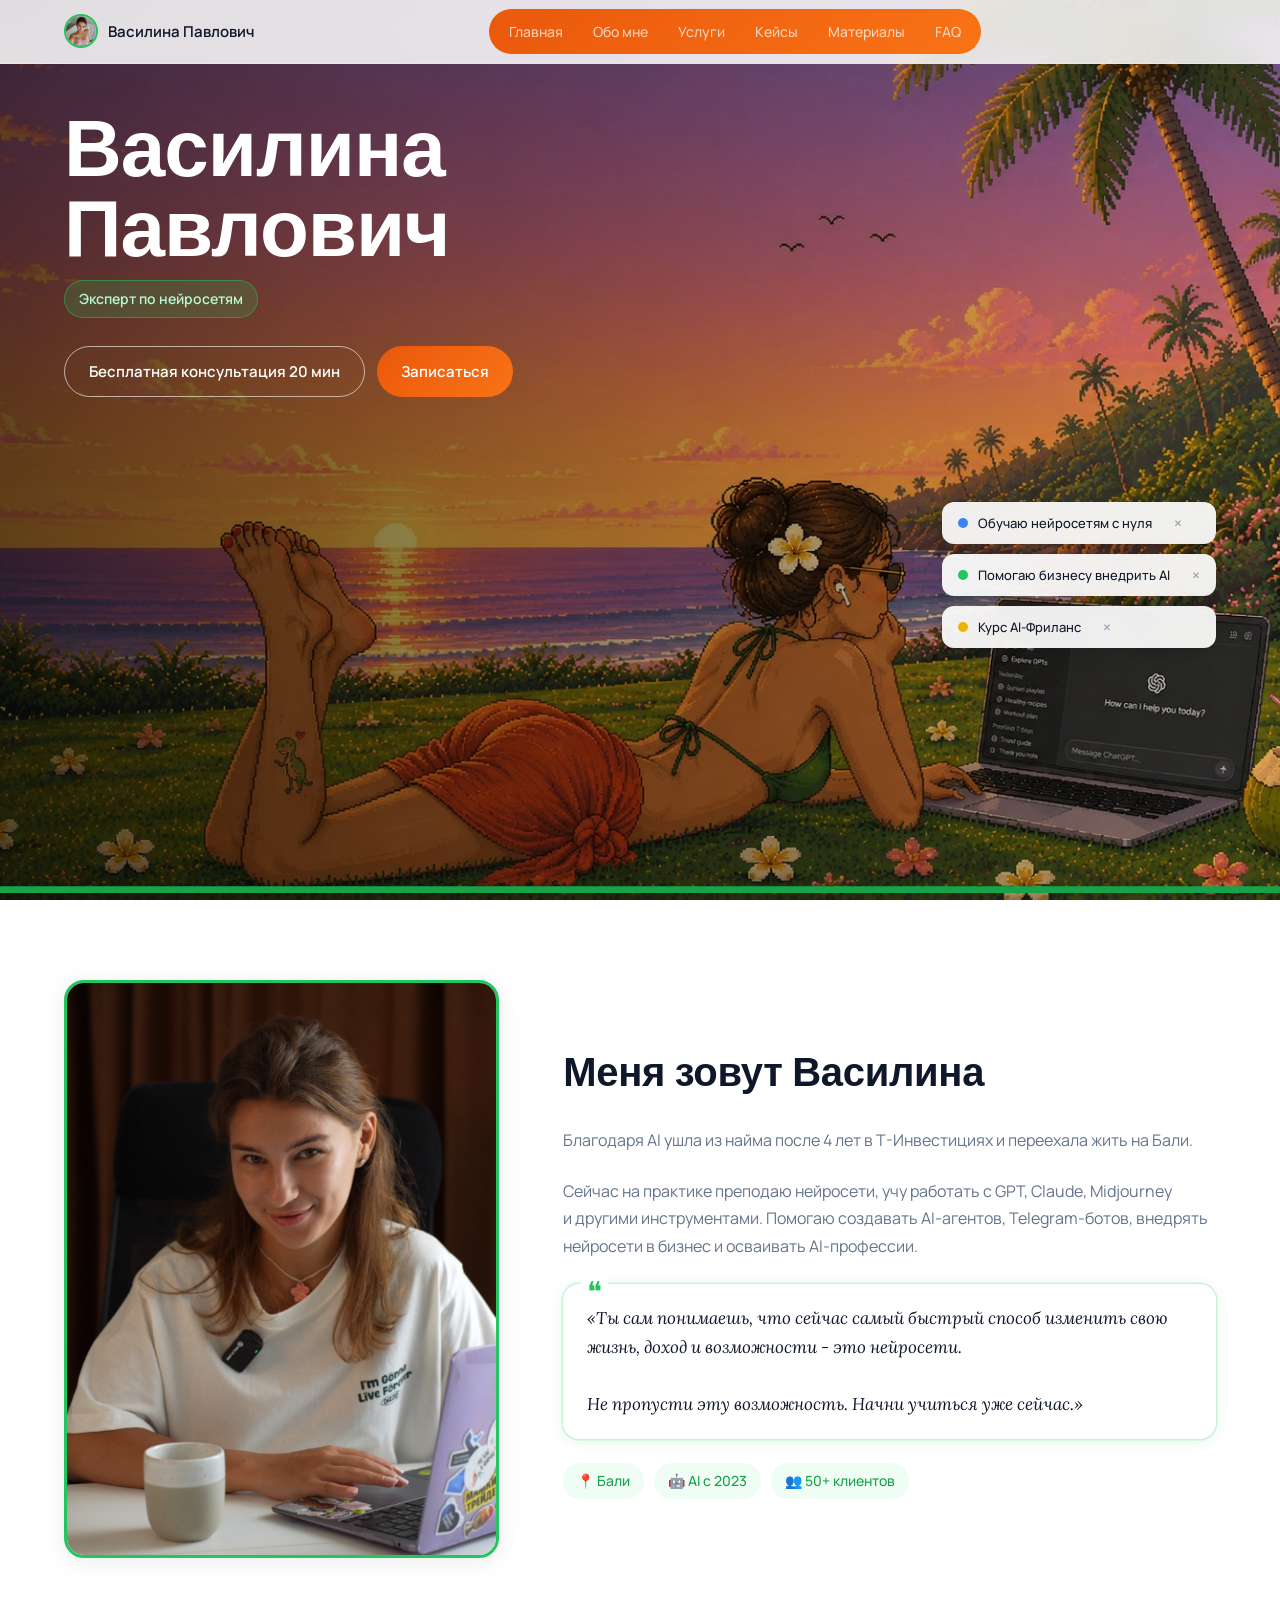
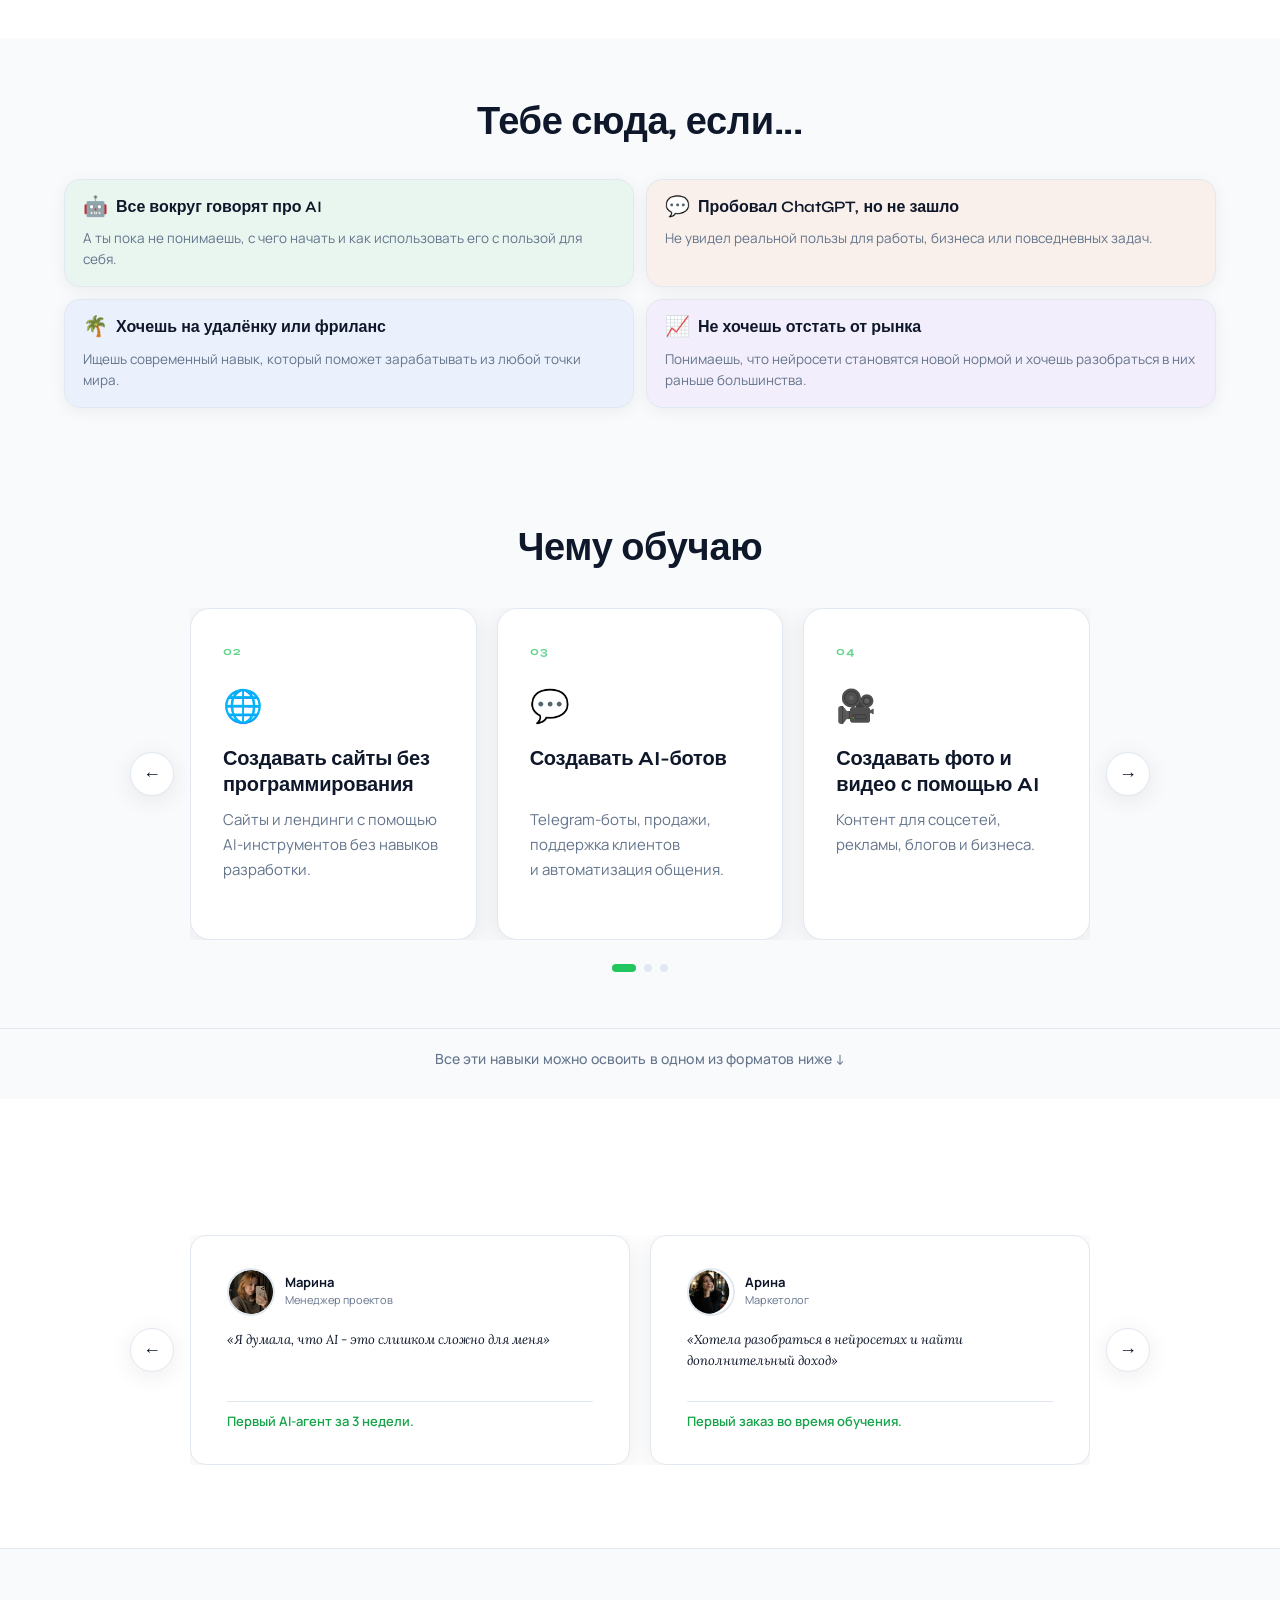
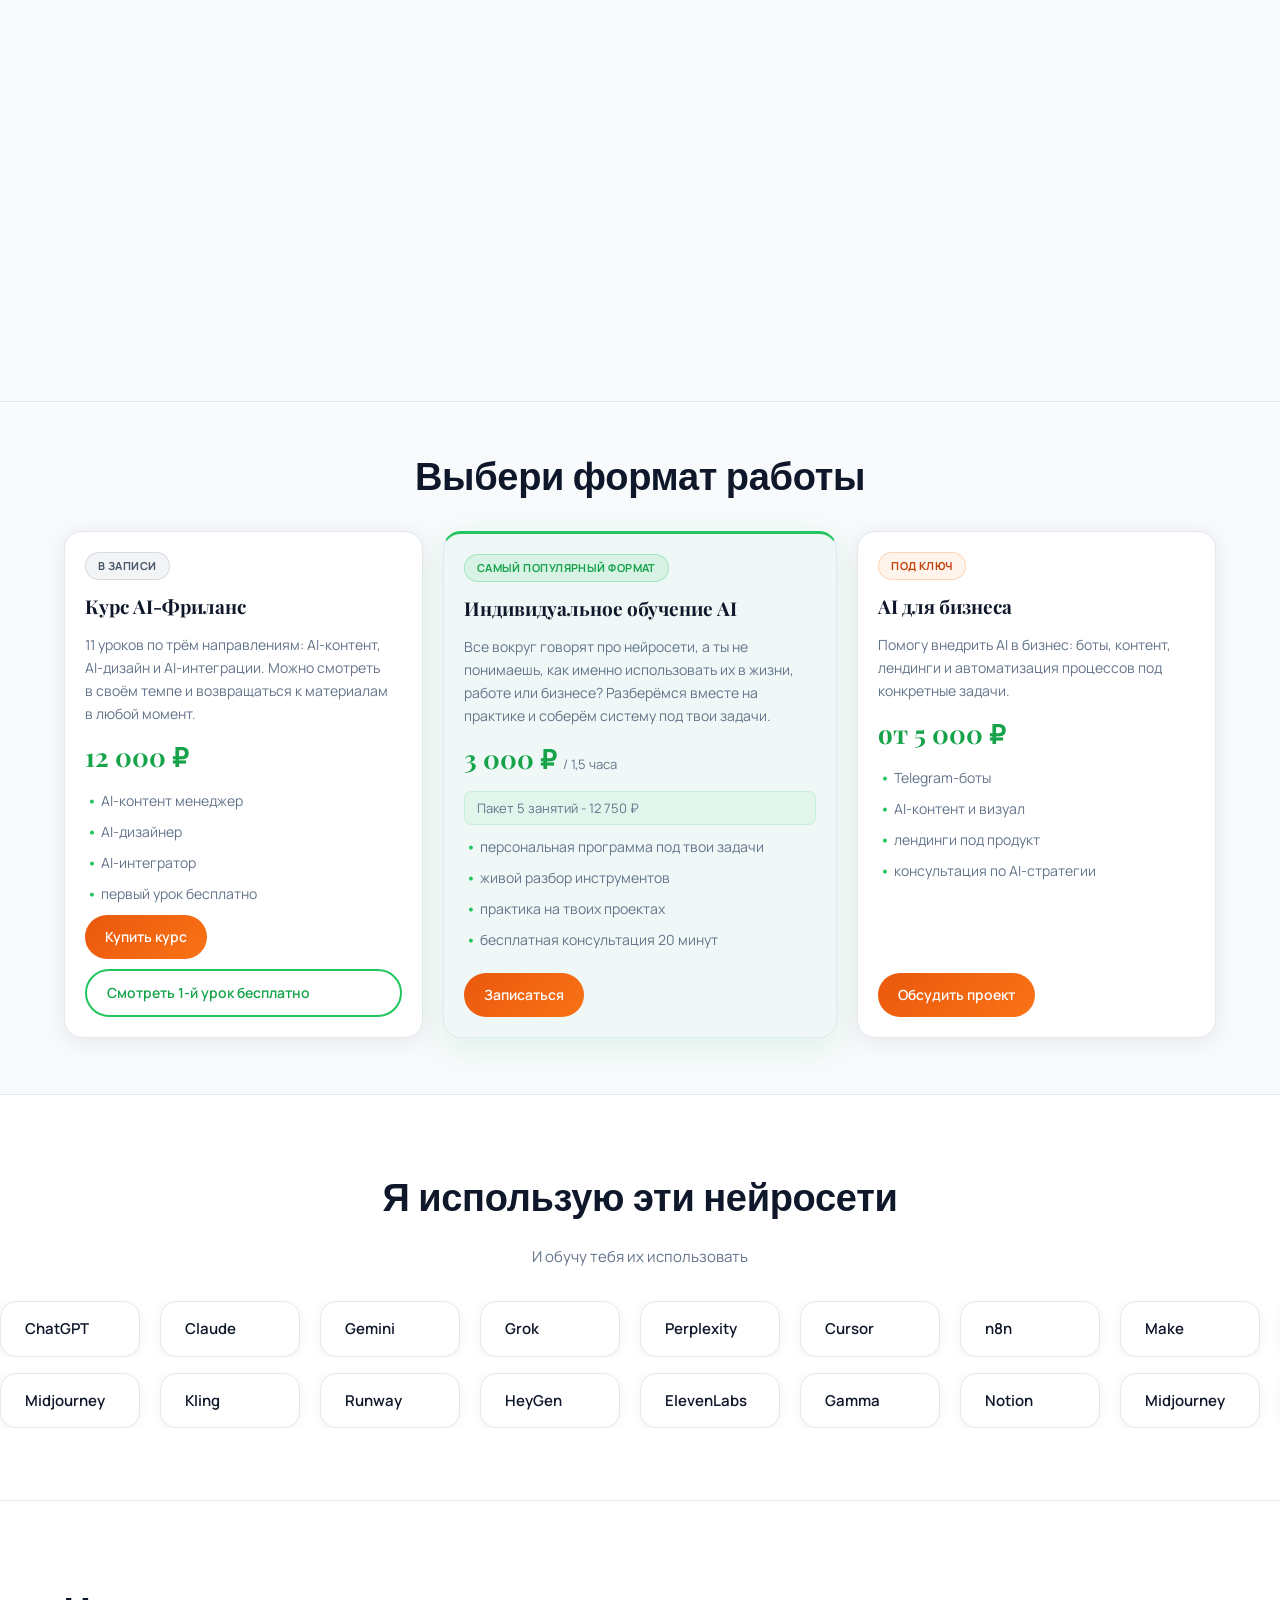
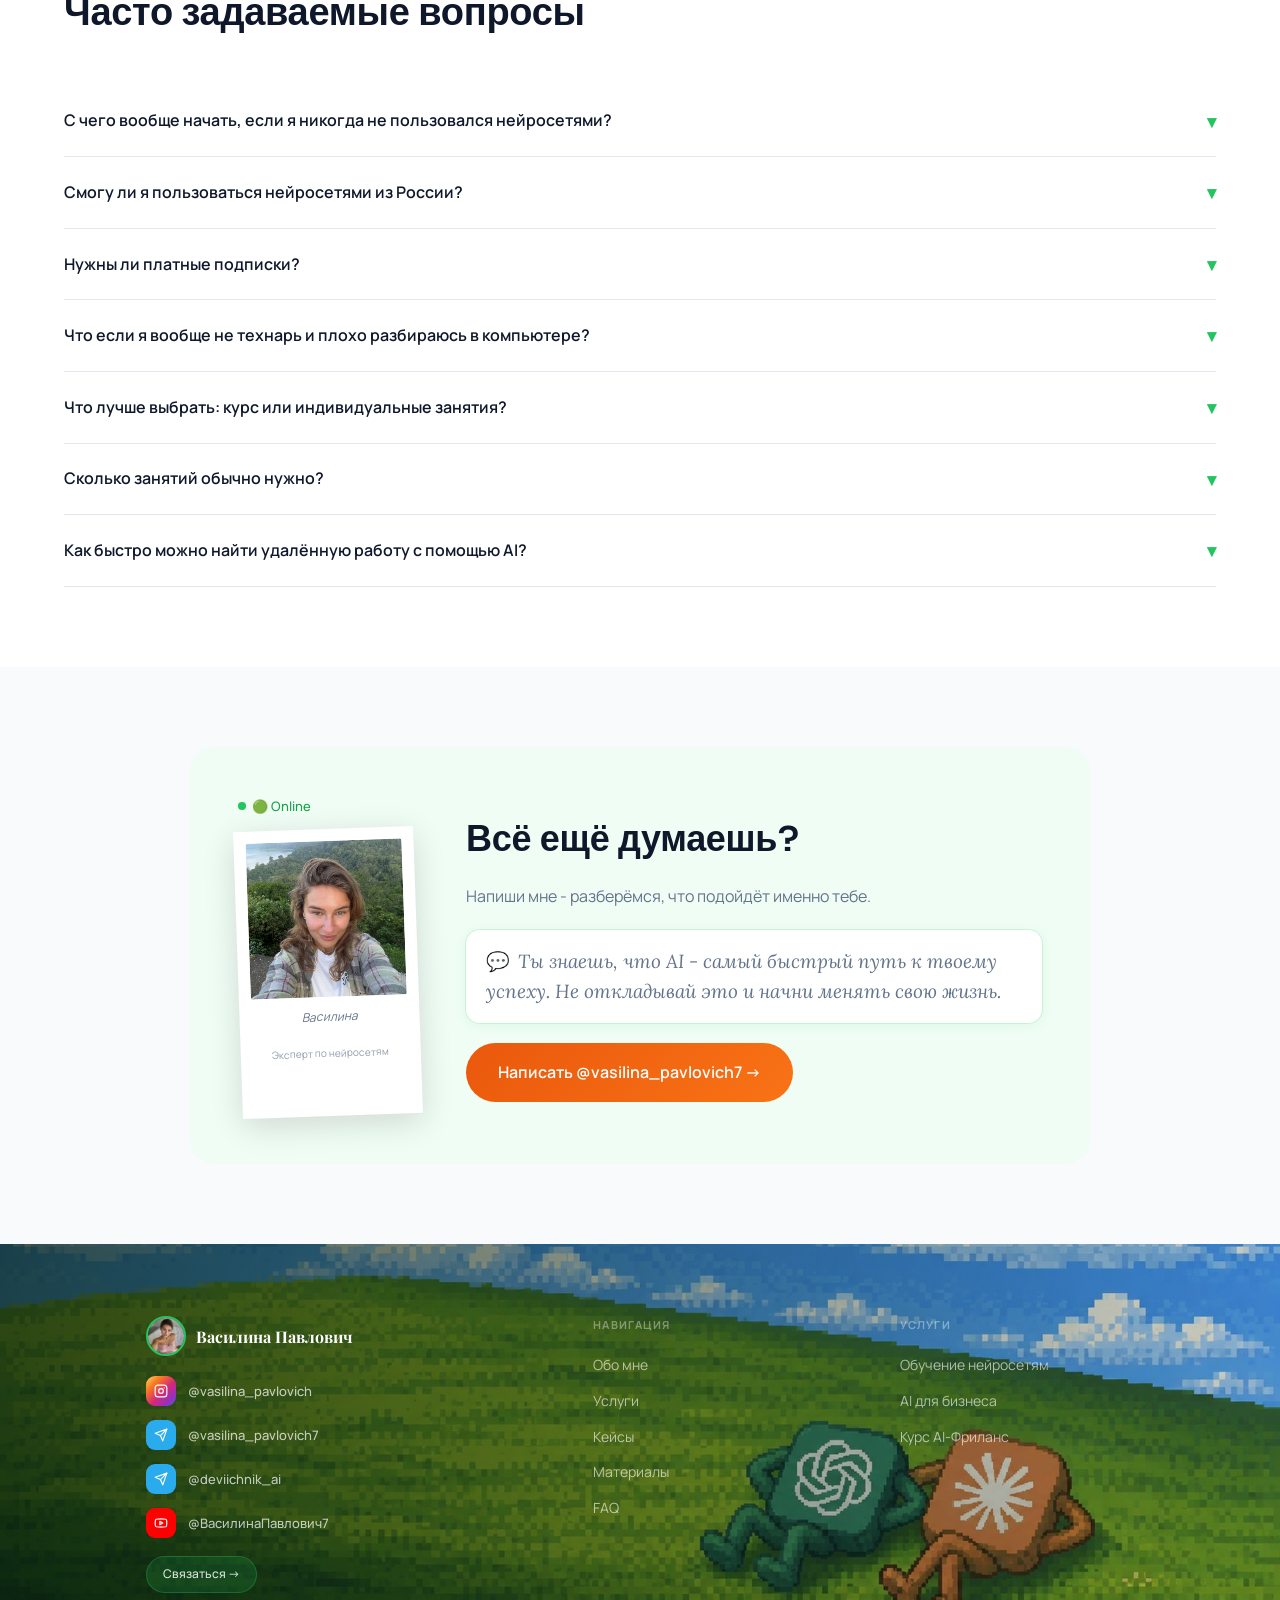
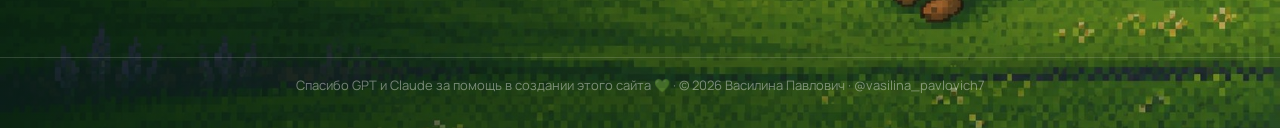
==== commit cb63f235: "UI polish: uniform skill cards, testimonials carousel, logo marquee fix, orange color system Co-Auth" ====
--- a/index.html
+++ b/index.html
@@ -16,6 +16,22 @@
 <link href="https://fonts.googleapis.com/css2?family=Playfair+Display:ital,wght@0,700;1,400;1,700&family=Manrope:wght@400;500;600&family=Syne:wght@700;800&family=Lora:ital,wght@1,400;1,600&display=swap" rel="stylesheet">
 
 <link rel="stylesheet" href="style.css">
+<!-- Yandex.Metrika counter -->
+<script type="text/javascript">
+   (function(m,e,t,r,i,k,a){m[i]=m[i]||function(){(m[i].a=m[i].a||[]).push(arguments)};
+   m[i].l=1*new Date();
+   for (var j = 0; j < document.scripts.length; j++) {if (document.scripts[j].src === r) { return; }}
+   k=e.createElement(t),a=e.getElementsByTagName(t)[0],k.async=1,k.src=r,a.parentNode.insertBefore(k,a)})
+   (window, document, "script", "https://mc.yandex.ru/metrika/tag.js", "ym");
+
+   ym(109718069, "init", {
+        clickmap:true,
+        trackLinks:true,
+        accurateTrackBounce:true
+   });
+</script>
+<noscript><div><img src="https://mc.yandex.ru/watch/109718069" style="position:absolute; left:-9999px;" alt="" /></div></noscript>
+<!-- /Yandex.Metrika counter -->
 </head>
 <body>
 <!-- NAVBAR -->
@@ -198,119 +214,68 @@
   <div class="section-inner sp-header">
     <h2 class="section-heading fade-up">Истории учеников и клиентов</h2>
   </div>
-  <div class="sp-overflow">
-    <div class="sp-track">
-
-      <div class="sp-card">
-        <div class="sp-card-top">
-          <img class="sp-photo" src="assets/students/marina.jpg" alt="Марина">
-          <div><div class="sp-name">Марина</div><div class="sp-role">Менеджер проектов</div></div>
-        </div>
-        <p class="sp-quote">«Я думала, что AI - это слишком сложно для меня»</p>
-        <p class="sp-result">Первый AI-агент за 3 недели.</p>
-      </div>
-
-      <div class="sp-card">
-        <div class="sp-card-top">
-          <img class="sp-photo" src="assets/students/arina.jpg" alt="Арина">
-          <div><div class="sp-name">Арина</div><div class="sp-role">Маркетолог</div></div>
-        </div>
-        <p class="sp-quote">«Хотела разобраться в&nbsp;нейросетях и&nbsp;найти дополнительный доход»</p>
-        <p class="sp-result">Первый заказ во время обучения.</p>
-      </div>
-
-      <div class="sp-card">
-        <div class="sp-card-top">
-          <img class="sp-photo" src="assets/students/kirill.jpg" alt="Кирилл">
-          <div><div class="sp-name">Кирилл</div><div class="sp-role">Владелец бренда одежды</div></div>
-        </div>
-        <p class="sp-quote">«Фотосессии постоянно съедали бюджет»</p>
-        <p class="sp-result">Контент теперь появляется за часы.</p>
-      </div>
-
-      <div class="sp-card">
-        <div class="sp-card-top">
-          <img class="sp-photo" src="assets/students/mihail.jpg" alt="Михаил">
-          <div><div class="sp-name">Михаил</div><div class="sp-role">Блогер</div></div>
-        </div>
-        <p class="sp-quote">«Устал вручную продавать свои материалы»</p>
-        <p class="sp-result">Telegram-бот автоматизировал продажи.</p>
-      </div>
-
-      <div class="sp-card">
-        <div class="sp-card-top">
-          <img class="sp-photo" src="assets/students/sergey.jpg" alt="Сергей">
-          <div><div class="sp-name">Сергей</div><div class="sp-role">Аналитик</div></div>
-        </div>
-        <p class="sp-quote">«Хотел разобраться, как использовать AI в&nbsp;работе и&nbsp;оставаться востребованным специалистом»</p>
-        <p class="sp-result">Автоматизировал часть рабочих задач.</p>
-      </div>
-
-      <div class="sp-card">
-        <div class="sp-card-top">
-          <img class="sp-photo" src="assets/students/karina.jpg" alt="Карина">
-          <div><div class="sp-name">Карина</div><div class="sp-role">Начинающий фрилансер</div></div>
-        </div>
-        <p class="sp-quote">«Не понимала, на чём можно зарабатывать с AI»</p>
-        <p class="sp-result">Получила первых клиентов.</p>
-      </div>
-
-      <!-- дубликат для бесшовной петли -->
-      <div class="sp-card">
-        <div class="sp-card-top">
-          <img class="sp-photo" src="assets/students/marina.jpg" alt="Марина">
-          <div><div class="sp-name">Марина</div><div class="sp-role">Менеджер проектов</div></div>
-        </div>
-        <p class="sp-quote">«Я думала, что AI - это слишком сложно для меня»</p>
-        <p class="sp-result">Первый AI-агент за 3 недели.</p>
-      </div>
-
-      <div class="sp-card">
-        <div class="sp-card-top">
-          <img class="sp-photo" src="assets/students/arina.jpg" alt="Арина">
-          <div><div class="sp-name">Арина</div><div class="sp-role">Маркетолог</div></div>
-        </div>
-        <p class="sp-quote">«Хотела разобраться в&nbsp;нейросетях и&nbsp;найти дополнительный доход»</p>
-        <p class="sp-result">Первый заказ во время обучения.</p>
-      </div>
-
-      <div class="sp-card">
-        <div class="sp-card-top">
-          <img class="sp-photo" src="assets/students/kirill.jpg" alt="Кирилл">
-          <div><div class="sp-name">Кирилл</div><div class="sp-role">Владелец бренда одежды</div></div>
-        </div>
-        <p class="sp-quote">«Фотосессии постоянно съедали бюджет»</p>
-        <p class="sp-result">Контент теперь появляется за часы.</p>
-      </div>
-
-      <div class="sp-card">
-        <div class="sp-card-top">
-          <img class="sp-photo" src="assets/students/mihail.jpg" alt="Михаил">
-          <div><div class="sp-name">Михаил</div><div class="sp-role">Блогер</div></div>
-        </div>
-        <p class="sp-quote">«Устал вручную продавать свои материалы»</p>
-        <p class="sp-result">Telegram-бот автоматизировал продажи.</p>
-      </div>
-
-      <div class="sp-card">
-        <div class="sp-card-top">
-          <img class="sp-photo" src="assets/students/sergey.jpg" alt="Сергей">
-          <div><div class="sp-name">Сергей</div><div class="sp-role">Аналитик</div></div>
-        </div>
-        <p class="sp-quote">«Хотел разобраться, как использовать AI в&nbsp;работе и&nbsp;оставаться востребованным специалистом»</p>
-        <p class="sp-result">Автоматизировал часть рабочих задач.</p>
-      </div>
-
-      <div class="sp-card">
-        <div class="sp-card-top">
-          <img class="sp-photo" src="assets/students/karina.jpg" alt="Карина">
-          <div><div class="sp-name">Карина</div><div class="sp-role">Начинающий фрилансер</div></div>
-        </div>
-        <p class="sp-quote">«Не понимала, на чём можно зарабатывать с AI»</p>
-        <p class="sp-result">Получила первых клиентов.</p>
-      </div>
-
-    </div>
+  <div class="sp-carousel-wrap">
+    <button class="sp-arrow" id="spPrev">&#8592;</button>
+    <div class="sp-overflow" id="spOverflow">
+      <div class="sp-track" id="spTrack">
+
+        <div class="sp-card">
+          <div class="sp-card-top">
+            <img class="sp-photo" src="assets/students/marina.jpg" alt="Марина">
+            <div><div class="sp-name">Марина</div><div class="sp-role">Менеджер проектов</div></div>
+          </div>
+          <p class="sp-quote">«Я думала, что AI - это слишком сложно для меня»</p>
+          <p class="sp-result">Первый AI-агент за 3 недели.</p>
+        </div>
+
+        <div class="sp-card">
+          <div class="sp-card-top">
+            <img class="sp-photo" src="assets/students/arina.jpg" alt="Арина">
+            <div><div class="sp-name">Арина</div><div class="sp-role">Маркетолог</div></div>
+          </div>
+          <p class="sp-quote">«Хотела разобраться в&nbsp;нейросетях и&nbsp;найти дополнительный доход»</p>
+          <p class="sp-result">Первый заказ во время обучения.</p>
+        </div>
+
+        <div class="sp-card">
+          <div class="sp-card-top">
+            <img class="sp-photo" src="assets/students/kirill.jpg" alt="Кирилл">
+            <div><div class="sp-name">Кирилл</div><div class="sp-role">Владелец бренда одежды</div></div>
+          </div>
+          <p class="sp-quote">«Фотосессии постоянно съедали бюджет»</p>
+          <p class="sp-result">Контент теперь появляется за часы.</p>
+        </div>
+
+        <div class="sp-card">
+          <div class="sp-card-top">
+            <img class="sp-photo" src="assets/students/mihail.jpg" alt="Михаил">
+            <div><div class="sp-name">Михаил</div><div class="sp-role">Блогер</div></div>
+          </div>
+          <p class="sp-quote">«Устал вручную продавать свои материалы»</p>
+          <p class="sp-result">Telegram-бот автоматизировал продажи.</p>
+        </div>
+
+        <div class="sp-card">
+          <div class="sp-card-top">
+            <img class="sp-photo" src="assets/students/sergey.jpg" alt="Сергей">
+            <div><div class="sp-name">Сергей</div><div class="sp-role">Аналитик</div></div>
+          </div>
+          <p class="sp-quote">«Хотел разобраться, как использовать AI в&nbsp;работе и&nbsp;оставаться востребованным специалистом»</p>
+          <p class="sp-result">Автоматизировал часть рабочих задач.</p>
+        </div>
+
+        <div class="sp-card">
+          <div class="sp-card-top">
+            <img class="sp-photo" src="assets/students/karina.jpg" alt="Карина">
+            <div><div class="sp-name">Карина</div><div class="sp-role">Начинающий фрилансер</div></div>
+          </div>
+          <p class="sp-quote">«Не понимала, на чём можно зарабатывать с AI»</p>
+          <p class="sp-result">Получила первых клиентов.</p>
+        </div>
+
+      </div>
+    </div>
+    <button class="sp-arrow" id="spNext">&#8594;</button>
   </div>
   <p class="sp-footer fade-up">50+ учеников и&nbsp;клиентов уже используют AI в&nbsp;работе и&nbsp;бизнесе.</p>
 </section>
--- a/style.css
+++ b/style.css
@@ -31,10 +31,10 @@
 .nav-links a:hover{color:#fff;background:rgba(255,255,255,0.12)}
 .nav-right{display:flex;align-items:center;gap:10px;flex-shrink:0}
 .btn-pill{display:inline-flex;align-items:center;padding:10px 20px;border-radius:var(--radius-pill);font-family:'Manrope',sans-serif;font-size:14px;font-weight:600;text-decoration:none;transition:all 0.3s ease;cursor:pointer;border:none}
-.btn-blue{background:var(--blue-btn);color:#fff}
-.btn-blue:hover{background:var(--blue-hover);transform:scale(1.03);box-shadow:0 4px 16px rgba(37,99,235,0.35)}
-.btn-outline{background:transparent;color:var(--blue-btn);border:1.5px solid var(--blue-btn)}
-.btn-outline:hover{background:rgba(37,99,235,0.06);transform:scale(1.03)}
+.btn-blue{background:linear-gradient(135deg,#ea580c,#f97316);color:#fff}
+.btn-blue:hover{background:linear-gradient(135deg,#c2410c,#ea580c);transform:scale(1.03);box-shadow:0 4px 16px rgba(234,88,12,0.35)}
+.btn-outline{background:transparent;color:#ea580c;border:1.5px solid #ea580c}
+.btn-outline:hover{background:rgba(234,88,12,0.06);transform:scale(1.03)}
 .hamburger{display:none;flex-direction:column;gap:5px;cursor:pointer;background:none;border:none;padding:4px}
 .hamburger span{width:22px;height:2px;background:var(--text-primary);border-radius:2px;transition:all 0.3s}
 .mobile-menu{display:none;position:fixed;top:64px;left:0;right:0;background:#fff;border-bottom:1px solid var(--border);padding:20px 24px;z-index:99;flex-direction:column;gap:16px}
@@ -181,21 +181,23 @@
 .btn-orange-solid{background:linear-gradient(135deg,#ea580c,#f97316);color:#fff;align-self:flex-start}
 .btn-orange-solid:hover{background:linear-gradient(135deg,#c2410c,#ea580c);transform:scale(1.03);box-shadow:0 4px 16px rgba(234,88,12,0.35);color:#fff}
 
-/* SOCIAL PROOF MARQUEE */
+/* SOCIAL PROOF CAROUSEL */
 .social-proof{padding:44px 0 36px;background:var(--white);border-bottom:1px solid var(--border)}
 .sp-header{text-align:center;margin-bottom:28px}
 .sp-sub{color:var(--text-secondary);font-size:15px;max-width:500px;margin:8px auto 0;line-height:1.65}
-.sp-overflow{overflow:hidden}
-.sp-track{display:flex;gap:14px;width:max-content;align-items:stretch;animation:marquee-right 32s linear infinite}
-.sp-overflow:hover .sp-track{animation-play-state:paused}
-.sp-card{background:#fff;border:1px solid var(--border);border-radius:16px;padding:28px 30px;box-shadow:var(--shadow);width:360px;flex-shrink:0;display:flex;flex-direction:column;gap:13px}
+.sp-carousel-wrap{display:flex;align-items:center;gap:16px;max-width:1100px;margin:0 auto;padding:0 40px}
+.sp-overflow{overflow:hidden;flex:1}
+.sp-track{display:flex;gap:20px;transition:transform 0.45s cubic-bezier(0.25,0.46,0.45,0.94)}
+.sp-card{background:#fff;border:1px solid var(--border);border-radius:16px;padding:32px 36px;box-shadow:var(--shadow);flex-shrink:0;display:flex;flex-direction:column;gap:14px;min-height:230px}
 .sp-card-top{display:flex;align-items:center;gap:10px}
 .sp-photo{width:48px;height:48px;border-radius:50%;object-fit:cover;flex-shrink:0;border:2px solid var(--border)}
 .sp-name{font-weight:700;font-size:13px;color:var(--text-primary);line-height:1.2}
 .sp-role{font-size:11px;color:var(--text-secondary);margin-top:1px}
-.sp-quote{font-style:italic;font-size:12px;color:var(--text-primary);line-height:1.5;margin:0;font-family:'Lora',serif}
-.sp-result{font-size:12px;font-weight:600;color:var(--green-dark);margin:0;padding-top:4px;border-top:1px solid var(--border)}
-.sp-footer{text-align:center;color:var(--text-secondary);font-size:13px;margin-top:20px;font-weight:500}
+.sp-quote{font-style:italic;font-size:13px;color:var(--text-primary);line-height:1.55;margin:0;font-family:'Lora',serif;flex:1}
+.sp-result{font-size:13px;font-weight:600;color:var(--green-dark);margin:0;padding-top:8px;border-top:1px solid var(--border)}
+.sp-arrow{width:44px;height:44px;border-radius:50%;border:1.5px solid var(--border);background:#fff;cursor:pointer;font-size:18px;color:var(--text-primary);display:flex;align-items:center;justify-content:center;flex-shrink:0;transition:all 0.2s ease;box-shadow:var(--shadow)}
+.sp-arrow:hover{background:var(--green-main);color:#fff;border-color:var(--green-main)}
+.sp-footer{text-align:center;color:var(--text-secondary);font-size:13px;margin-top:24px;font-weight:500}
 
 /* SERVICES 3-CARD LAYOUT */
 .services{padding:44px 0 56px;background:var(--bg)}
@@ -343,12 +345,12 @@
 .skills-sub{color:var(--text-secondary);font-size:16px;max-width:540px;margin:8px auto 0;line-height:1.65}
 .skills-slider-wrap{position:relative;display:flex;align-items:center;gap:16px;max-width:1100px;margin:0 auto;padding:0 40px}
 .skills-overflow{overflow:hidden;flex:1}
-.skills-track{display:flex;gap:20px;transition:transform 0.45s cubic-bezier(0.25,0.46,0.45,0.94)}
-.skills-card{flex-shrink:0;background:#fff;border:1px solid var(--border);border-radius:20px;padding:32px;box-shadow:var(--shadow)}
+.skills-track{display:flex;gap:20px;transition:transform 0.45s cubic-bezier(0.25,0.46,0.45,0.94);align-items:stretch}
+.skills-card{flex-shrink:0;background:#fff;border:1px solid var(--border);border-radius:20px;padding:32px;box-shadow:var(--shadow);display:flex;flex-direction:column}
 .skills-card-num{font-family:'Syne',sans-serif;font-size:12px;font-weight:700;color:var(--green-main);letter-spacing:0.08em;display:block;margin-bottom:16px;opacity:0.7}
 .skills-card-emoji{font-size:32px;margin-bottom:14px;display:block}
-.skills-card-title{font-family:'Syne',sans-serif;font-size:20px;font-weight:700;color:var(--text-primary);margin:0 0 10px;letter-spacing:-0.2px}
-.skills-card-desc{font-size:15px;color:var(--text-secondary);line-height:1.65;margin:0}
+.skills-card-title{font-family:'Syne',sans-serif;font-size:20px;font-weight:700;color:var(--text-primary);margin:0 0 10px;letter-spacing:-0.2px;line-height:1.3;min-height:52px}
+.skills-card-desc{font-size:15px;color:var(--text-secondary);line-height:1.65;margin:0;flex:1}
 .skills-arrow{width:44px;height:44px;border-radius:50%;border:1.5px solid var(--border);background:#fff;cursor:pointer;font-size:18px;color:var(--text-primary);display:flex;align-items:center;justify-content:center;flex-shrink:0;transition:all 0.2s ease;box-shadow:var(--shadow)}
 .skills-arrow:hover:not(:disabled){background:var(--green-main);color:#fff;border-color:var(--green-main)}
 .skills-arrow:disabled{opacity:0.3;cursor:default}
@@ -395,6 +397,7 @@
   .zone-header-wrap{padding-top:48px;padding-bottom:24px}
   .skills-slider-wrap{padding:0 12px;gap:8px}
   .skills-card{padding:24px}
+  .sp-carousel-wrap{padding:0 12px;gap:8px}
 }
 
 /* ---- STAT COUNTER CONFETTI ---- */
@@ -416,8 +419,6 @@
 @keyframes marquee-left{from{transform:translateX(-50%)}to{transform:translateX(0)}}
 .marquee-right{animation:marquee-right 54s linear infinite}
 .marquee-left{animation:marquee-left 54s linear infinite}
-.logos-overflow:hover .marquee-right,
-.logos-overflow:hover .marquee-left{animation-play-state:paused}
 
 /* ---- PREMIUM REVIEW CARDS ---- */
 .cases-premium{padding:80px 0;background:linear-gradient(135deg,#fdf6f0 0%,#f8fafc 50%,#f0fdf4 100%)}
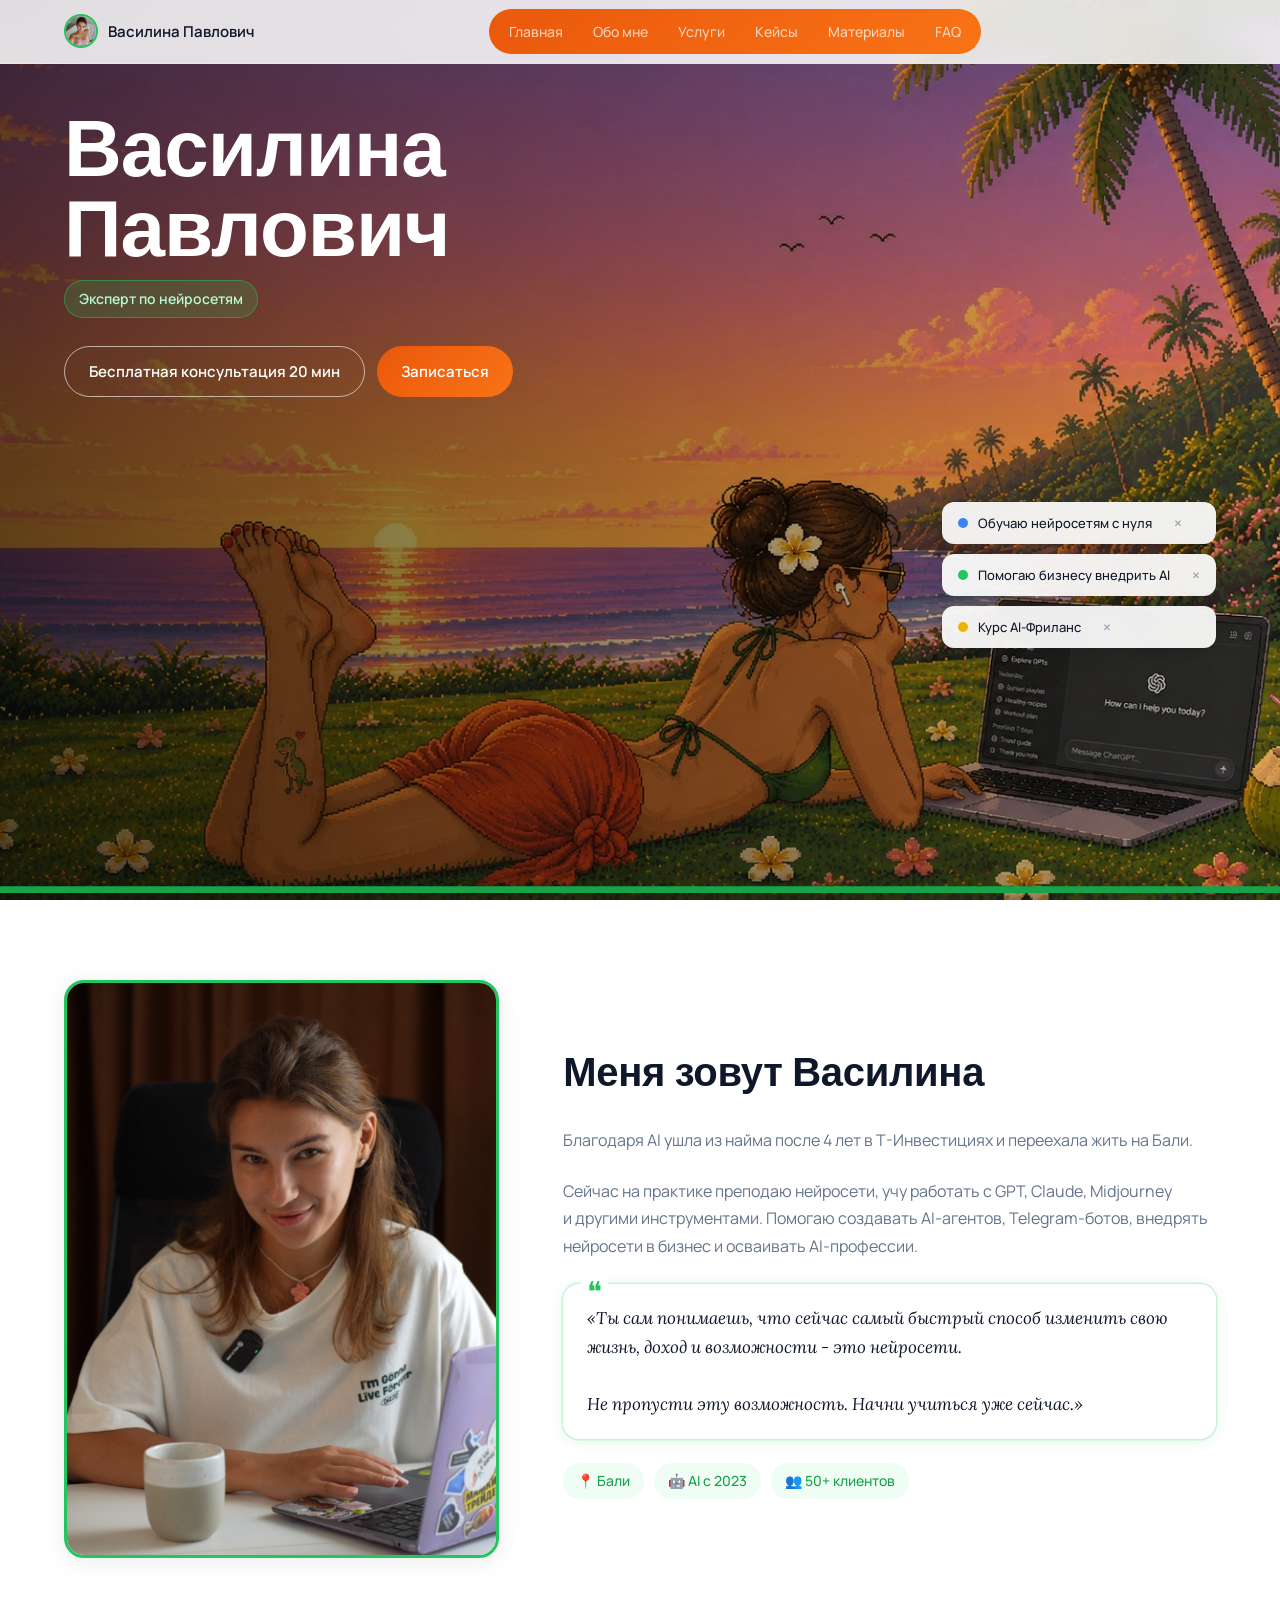
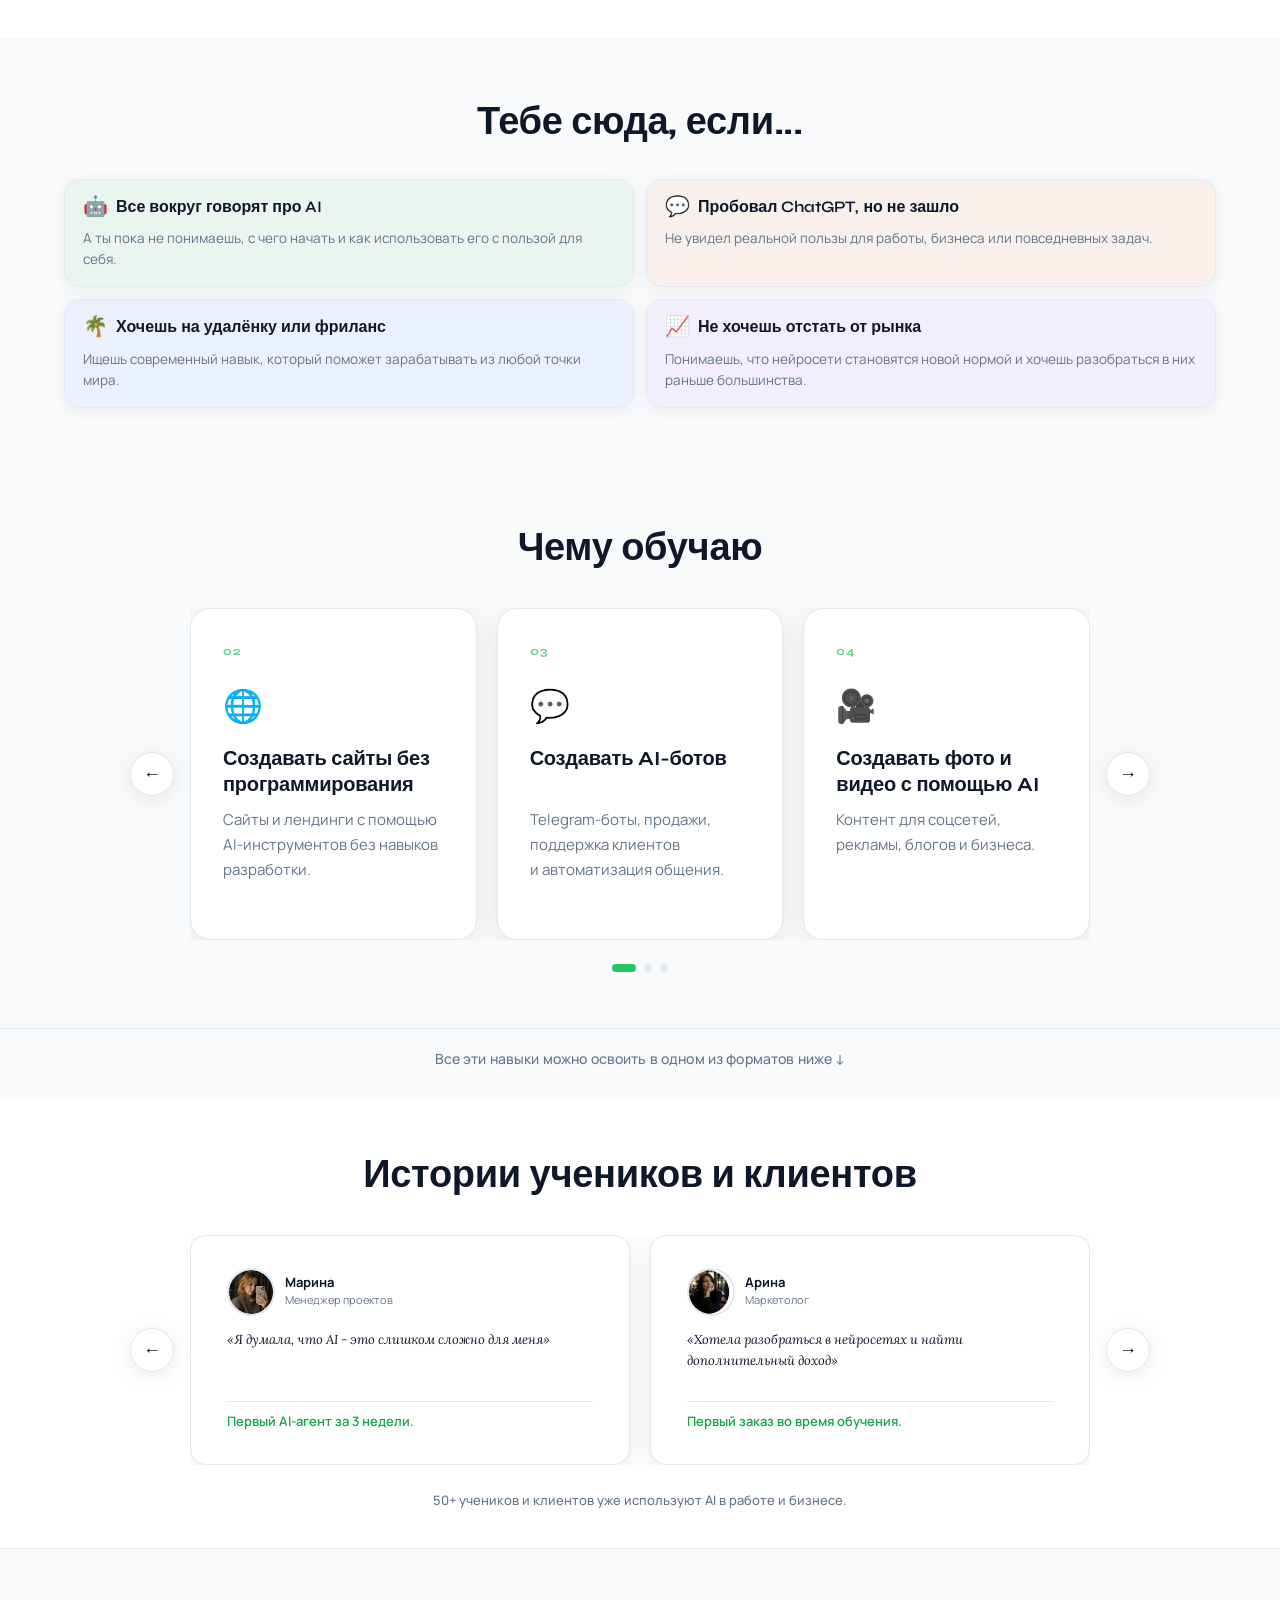
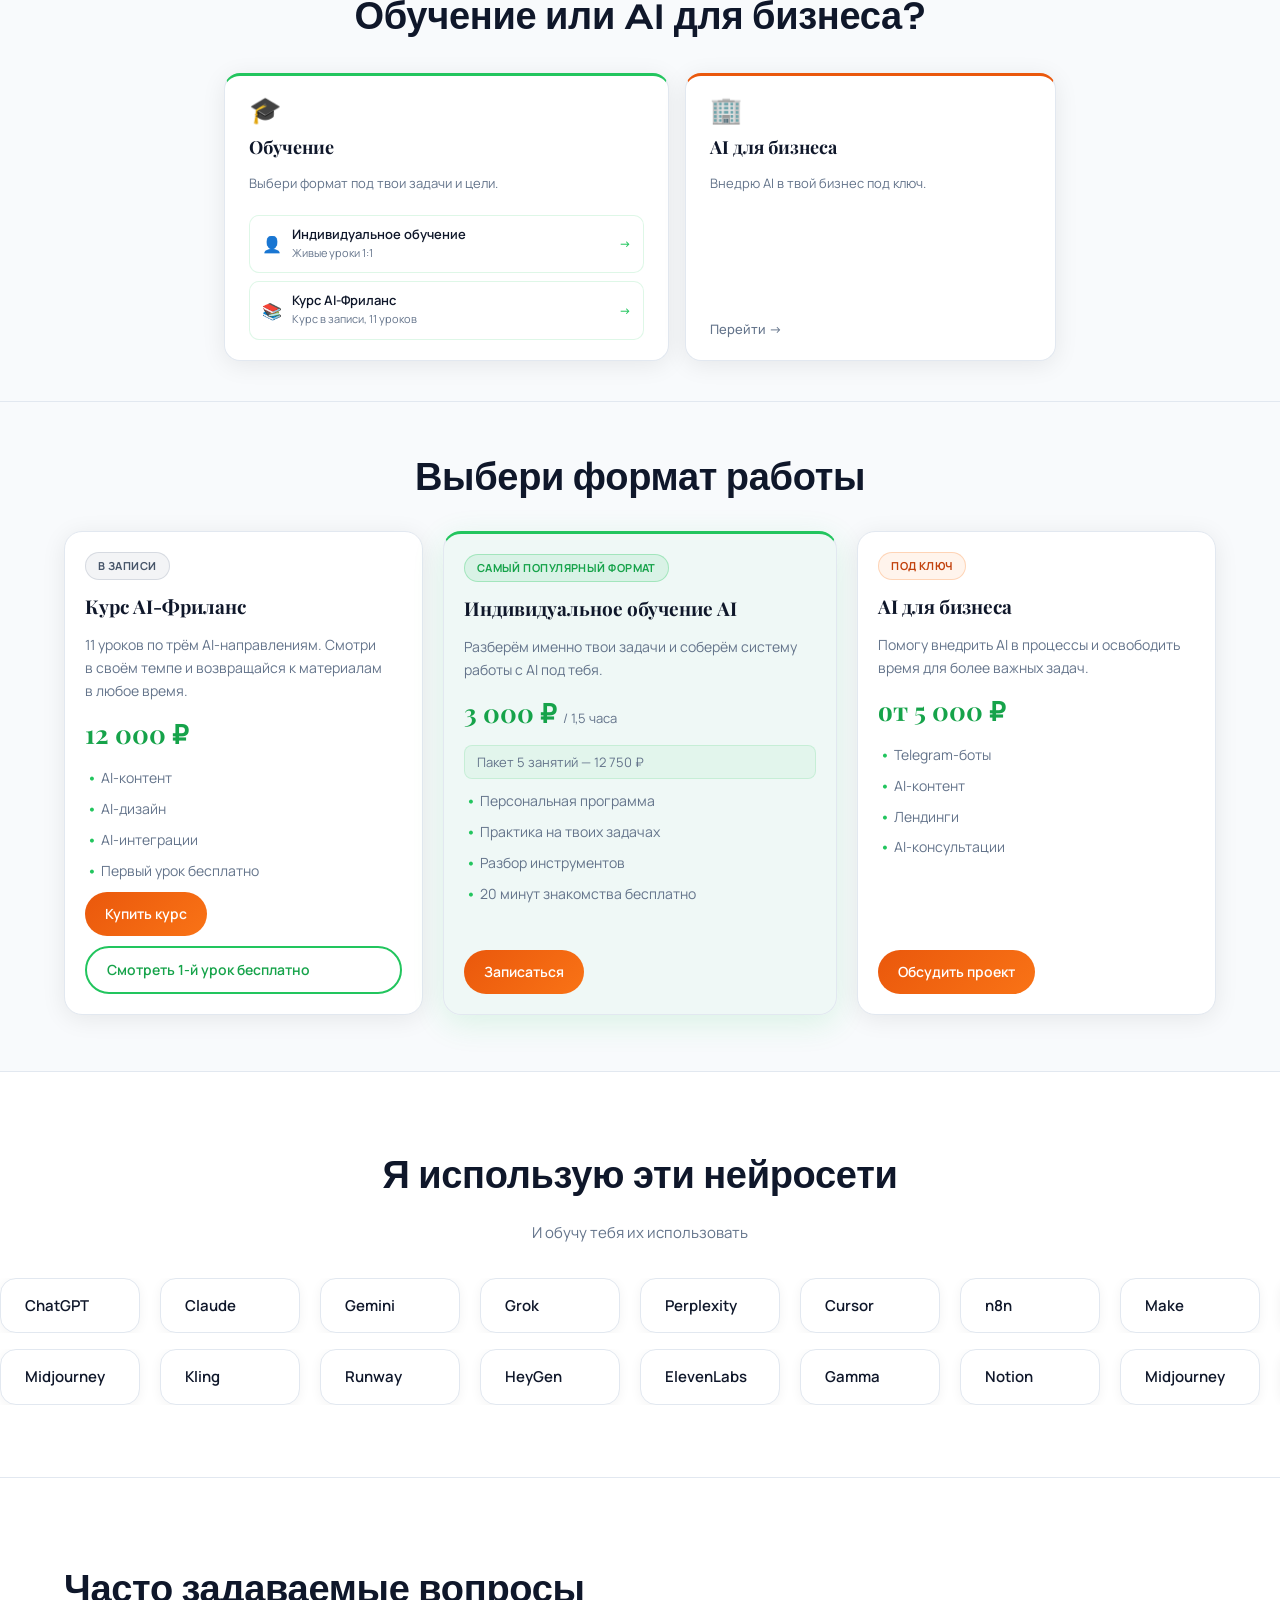
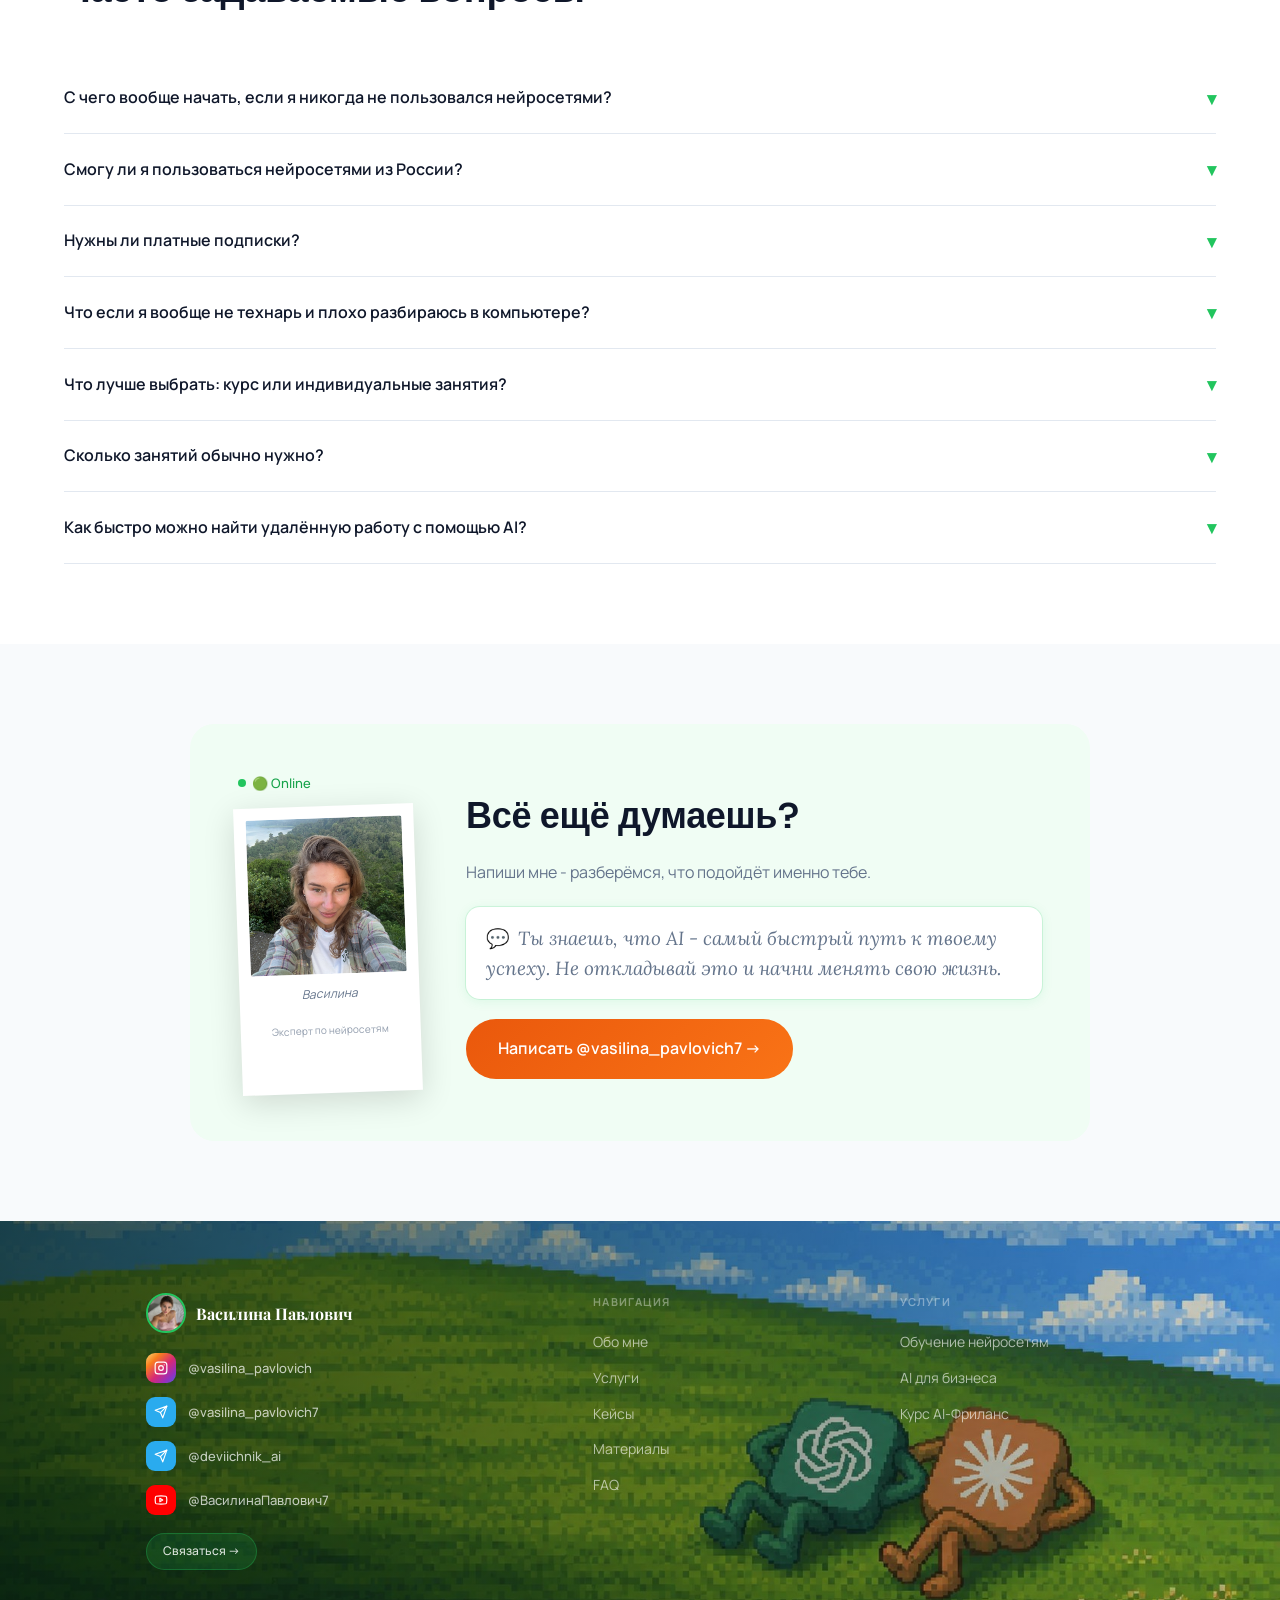
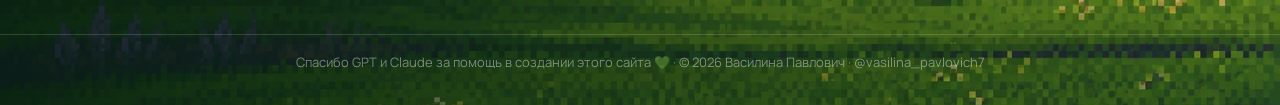
==== commit 9f756b8d: "Simplify service cards copy for faster readability Co-Authored-By: Claude Sonnet 4.6 <noreply@anthro" ====
--- a/index.html
+++ b/index.html
@@ -330,15 +330,15 @@
       <div class="svc-card fade-up" id="kurs">
         <span class="svc-tag svc-tag--gray">В записи</span>
         <h3 class="svc-title">Курс AI-Фриланс</h3>
-        <p class="svc-desc">11 уроков по трём направлениям: AI-контент, AI-дизайн и&nbsp;AI-интеграции. Можно смотреть в&nbsp;своём темпе и&nbsp;возвращаться к&nbsp;материалам в&nbsp;любой момент.</p>
+        <p class="svc-desc">11 уроков по трём AI-направлениям. Смотри в&nbsp;своём темпе и&nbsp;возвращайся к&nbsp;материалам в&nbsp;любое время.</p>
         <div class="svc-price-block">
           <span class="svc-price">12 000 ₽</span>
         </div>
         <ul class="svc-list">
-          <li>AI-контент менеджер</li>
-          <li>AI-дизайнер</li>
-          <li>AI-интегратор</li>
-          <li>первый урок бесплатно</li>
+          <li>AI-контент</li>
+          <li>AI-дизайн</li>
+          <li>AI-интеграции</li>
+          <li>Первый урок бесплатно</li>
         </ul>
         <div class="svc-btns">
           <a href="https://t.me/vasilina_pavlovich7" target="_blank" class="btn-pill btn-orange-solid" data-cta="course">Купить курс</a>
@@ -350,17 +350,17 @@
       <div class="svc-card svc-card--featured fade-up" id="obuchenie" style="transition-delay:0.1s">
         <span class="svc-tag svc-tag--green">Самый популярный формат</span>
         <h3 class="svc-title">Индивидуальное обучение AI</h3>
-        <p class="svc-desc">Все вокруг говорят про нейросети, а ты не понимаешь, как именно использовать их в&nbsp;жизни, работе или бизнесе? Разберёмся вместе на практике и&nbsp;соберём систему под твои задачи.</p>
+        <p class="svc-desc">Разберём именно твои задачи и&nbsp;соберём систему работы с&nbsp;AI под тебя.</p>
         <div class="svc-price-block">
           <span class="svc-price">3 000 ₽</span>
           <span class="svc-price-per">/ 1,5 часа</span>
         </div>
-        <div class="svc-price-extra">Пакет 5 занятий - 12 750 ₽</div>
+        <div class="svc-price-extra">Пакет 5 занятий — 12 750 ₽</div>
         <ul class="svc-list">
-          <li>персональная программа под твои задачи</li>
-          <li>живой разбор инструментов</li>
-          <li>практика на твоих проектах</li>
-          <li>бесплатная консультация 20 минут</li>
+          <li>Персональная программа</li>
+          <li>Практика на твоих задачах</li>
+          <li>Разбор инструментов</li>
+          <li>20 минут знакомства бесплатно</li>
         </ul>
         <a href="https://t.me/vasilina_pavlovich7" target="_blank" class="btn-pill btn-orange-solid" data-cta="individual">Записаться</a>
       </div>
@@ -369,15 +369,15 @@
       <div class="svc-card fade-up" id="biznes" style="transition-delay:0.2s">
         <span class="svc-tag svc-tag--orange">Под ключ</span>
         <h3 class="svc-title">AI для бизнеса</h3>
-        <p class="svc-desc">Помогу внедрить AI в&nbsp;бизнес: боты, контент, лендинги и&nbsp;автоматизация процессов под конкретные задачи.</p>
+        <p class="svc-desc">Помогу внедрить AI в&nbsp;процессы и&nbsp;освободить время для более важных задач.</p>
         <div class="svc-price-block">
           <span class="svc-price">от 5 000 ₽</span>
         </div>
         <ul class="svc-list">
           <li>Telegram-боты</li>
-          <li>AI-контент и визуал</li>
-          <li>лендинги под продукт</li>
-          <li>консультация по AI-стратегии</li>
+          <li>AI-контент</li>
+          <li>Лендинги</li>
+          <li>AI-консультации</li>
         </ul>
         <a href="https://t.me/vasilina_pavlovich7" target="_blank" class="btn-pill btn-orange-solid" data-cta="business">Обсудить проект</a>
       </div>
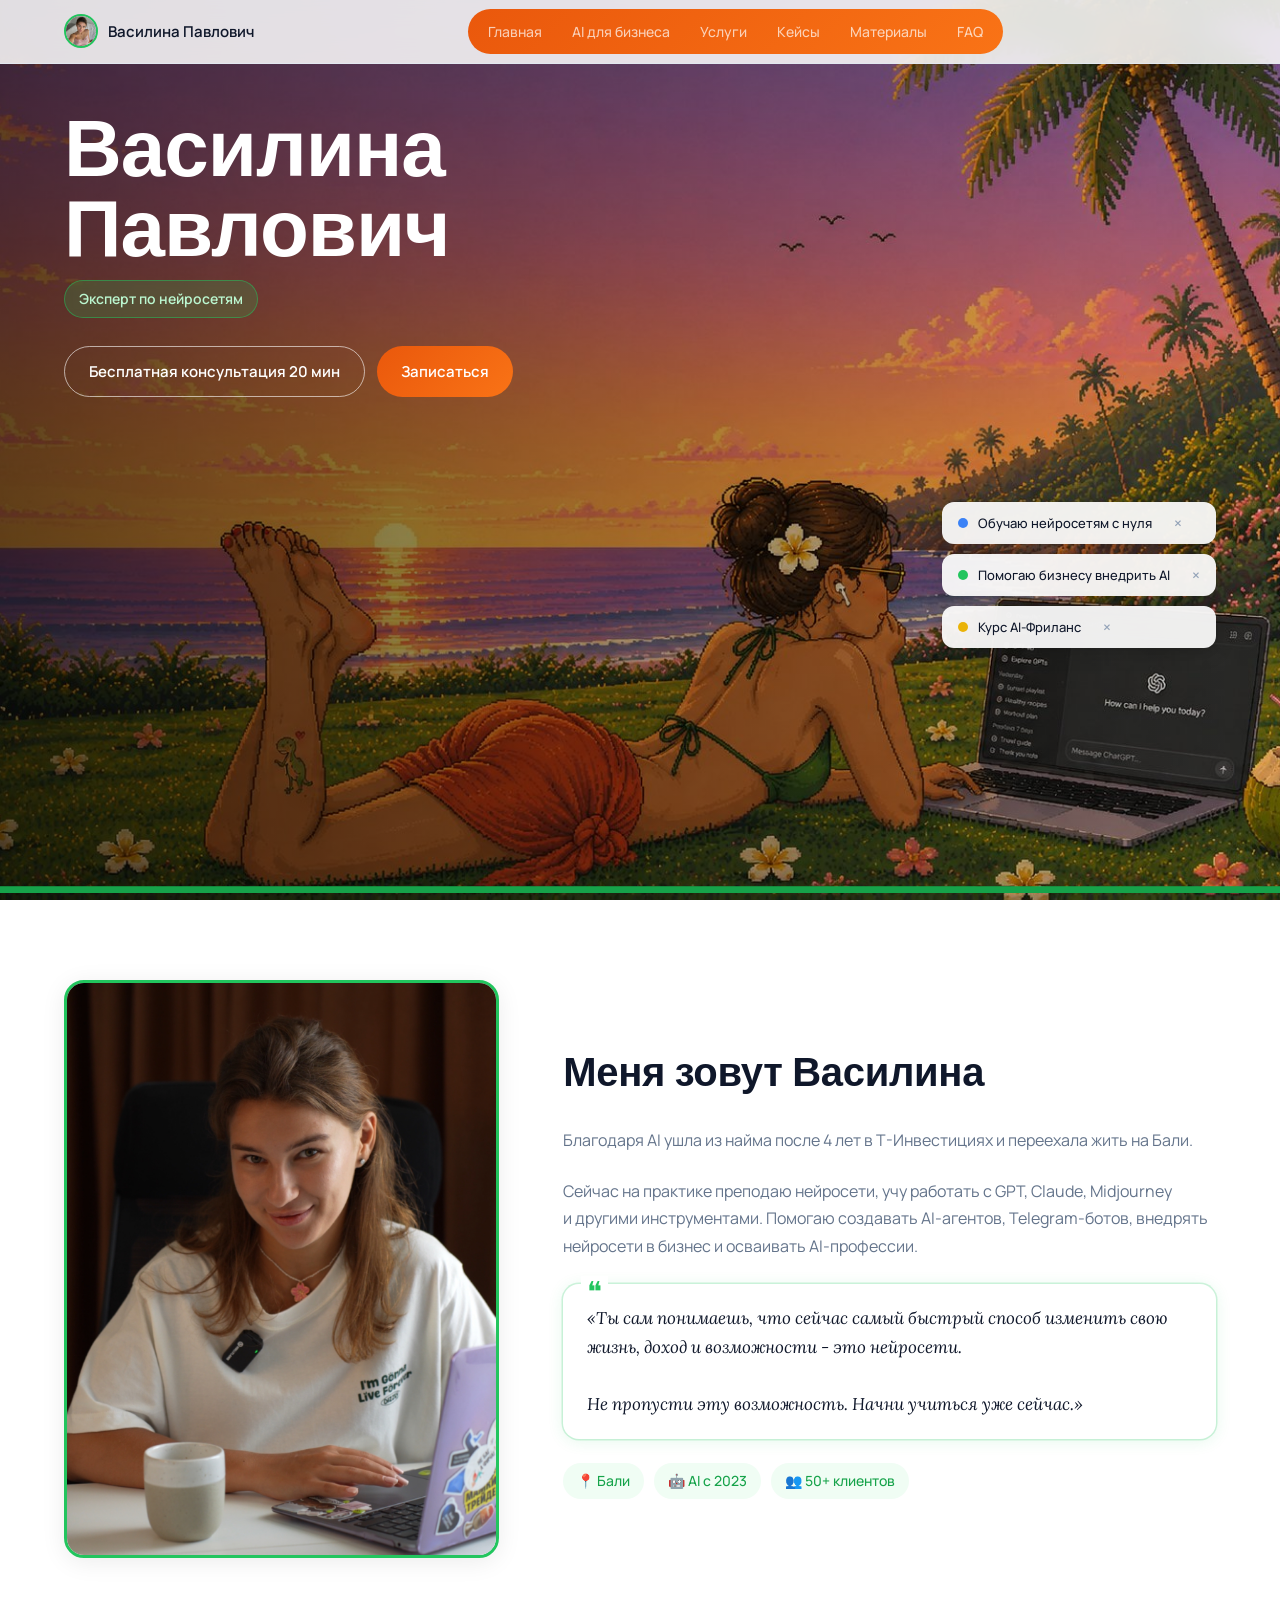
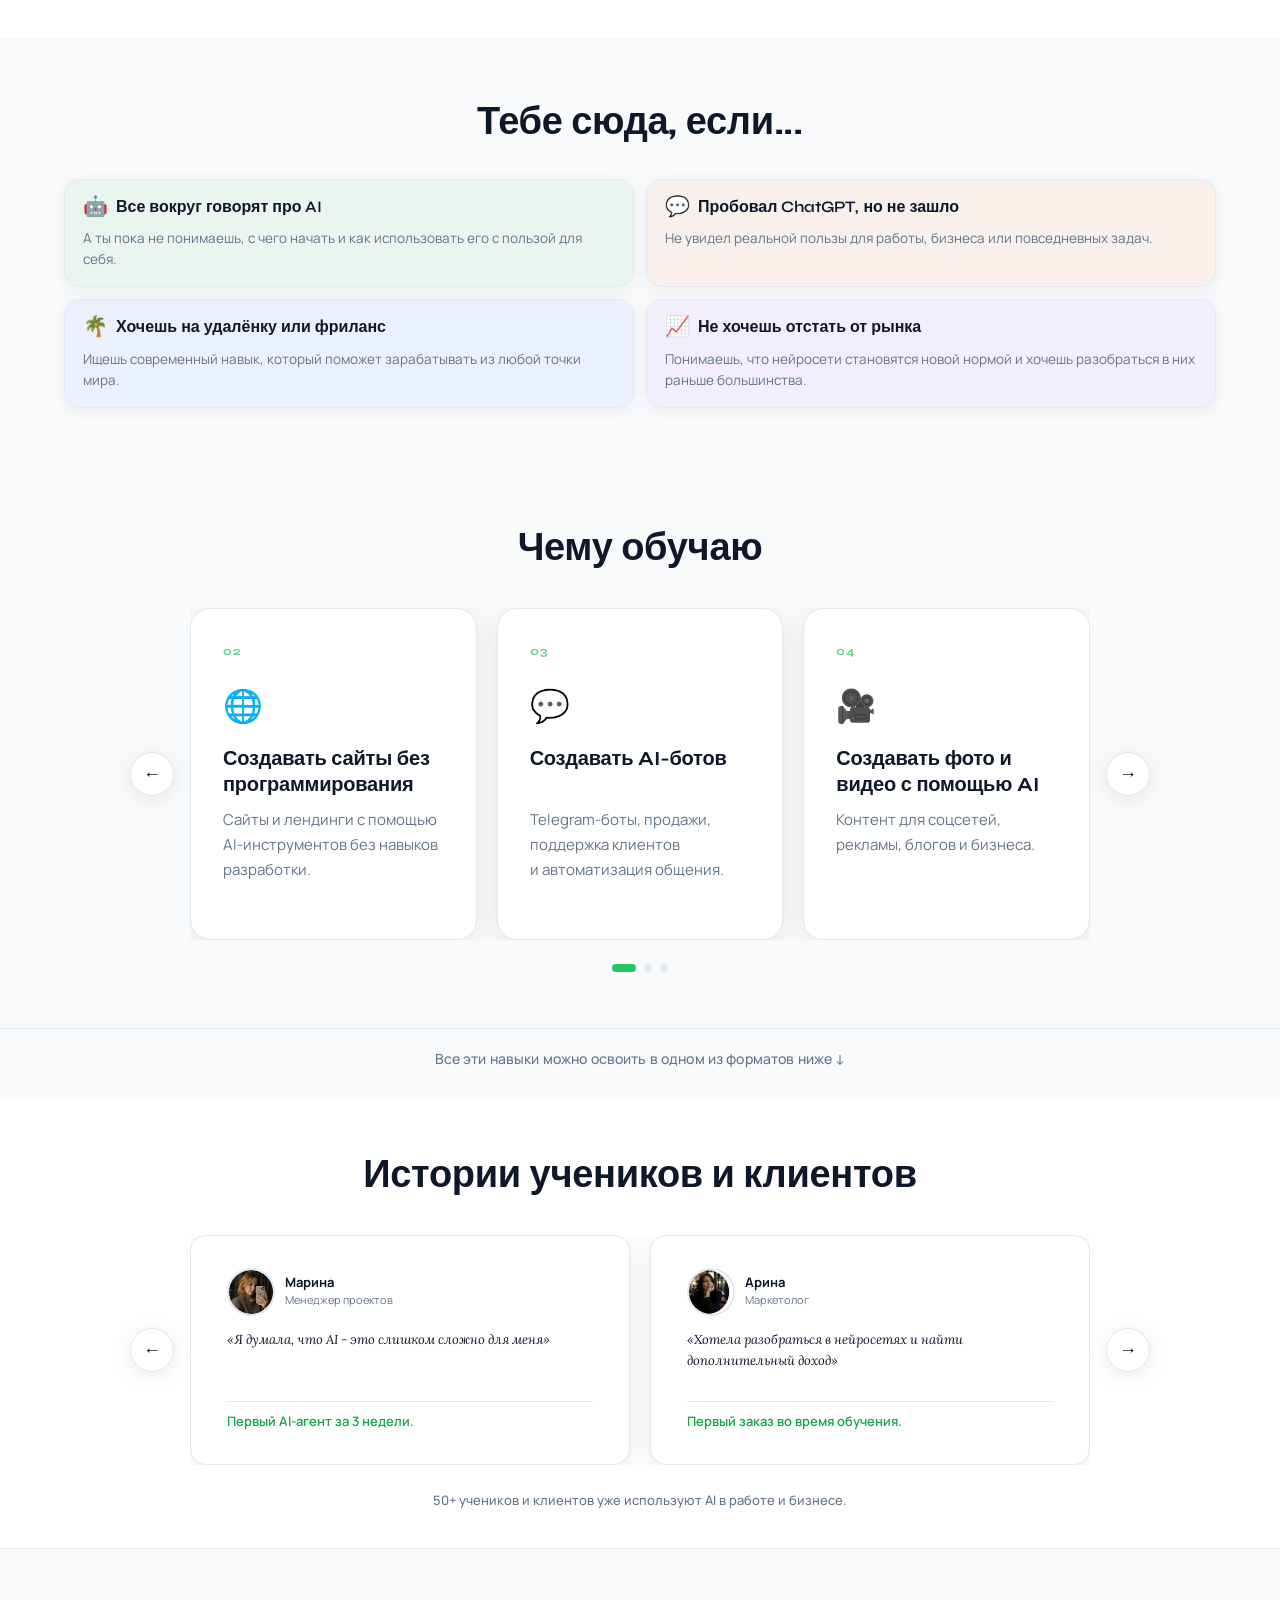
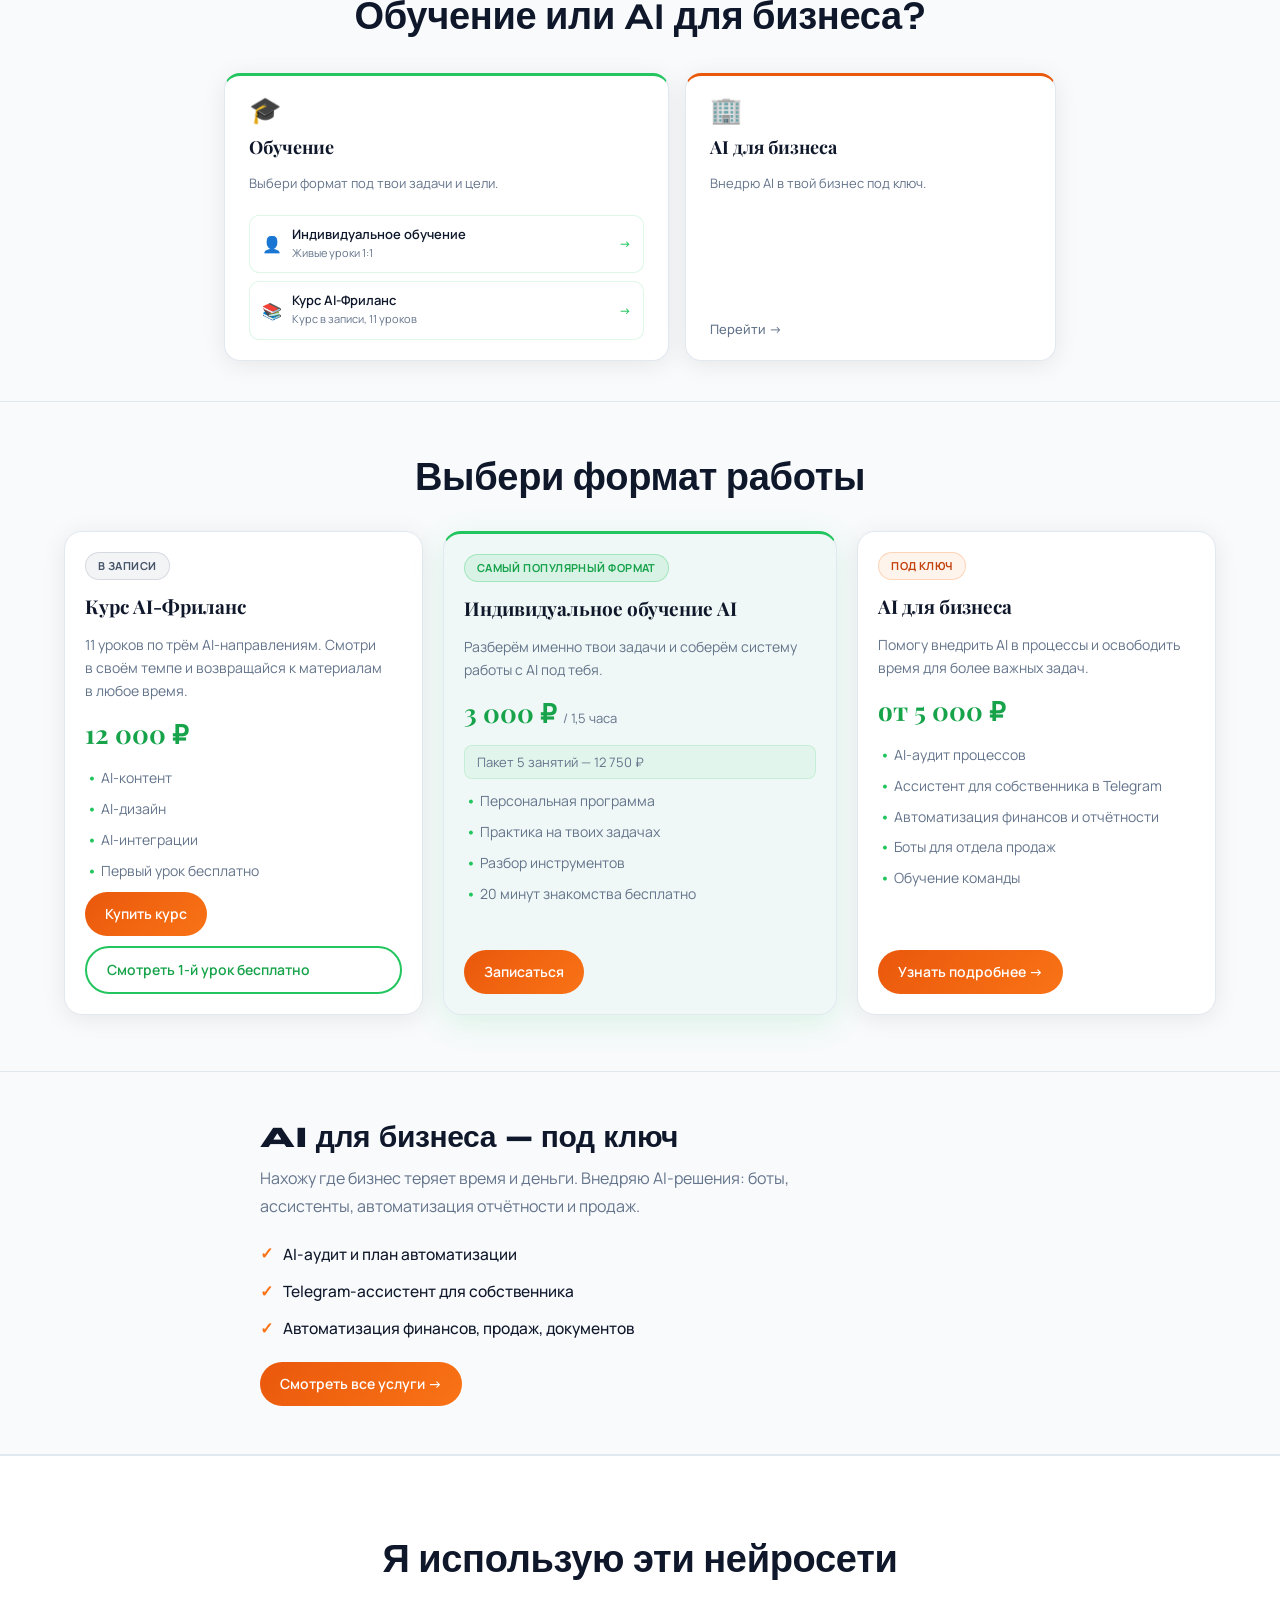
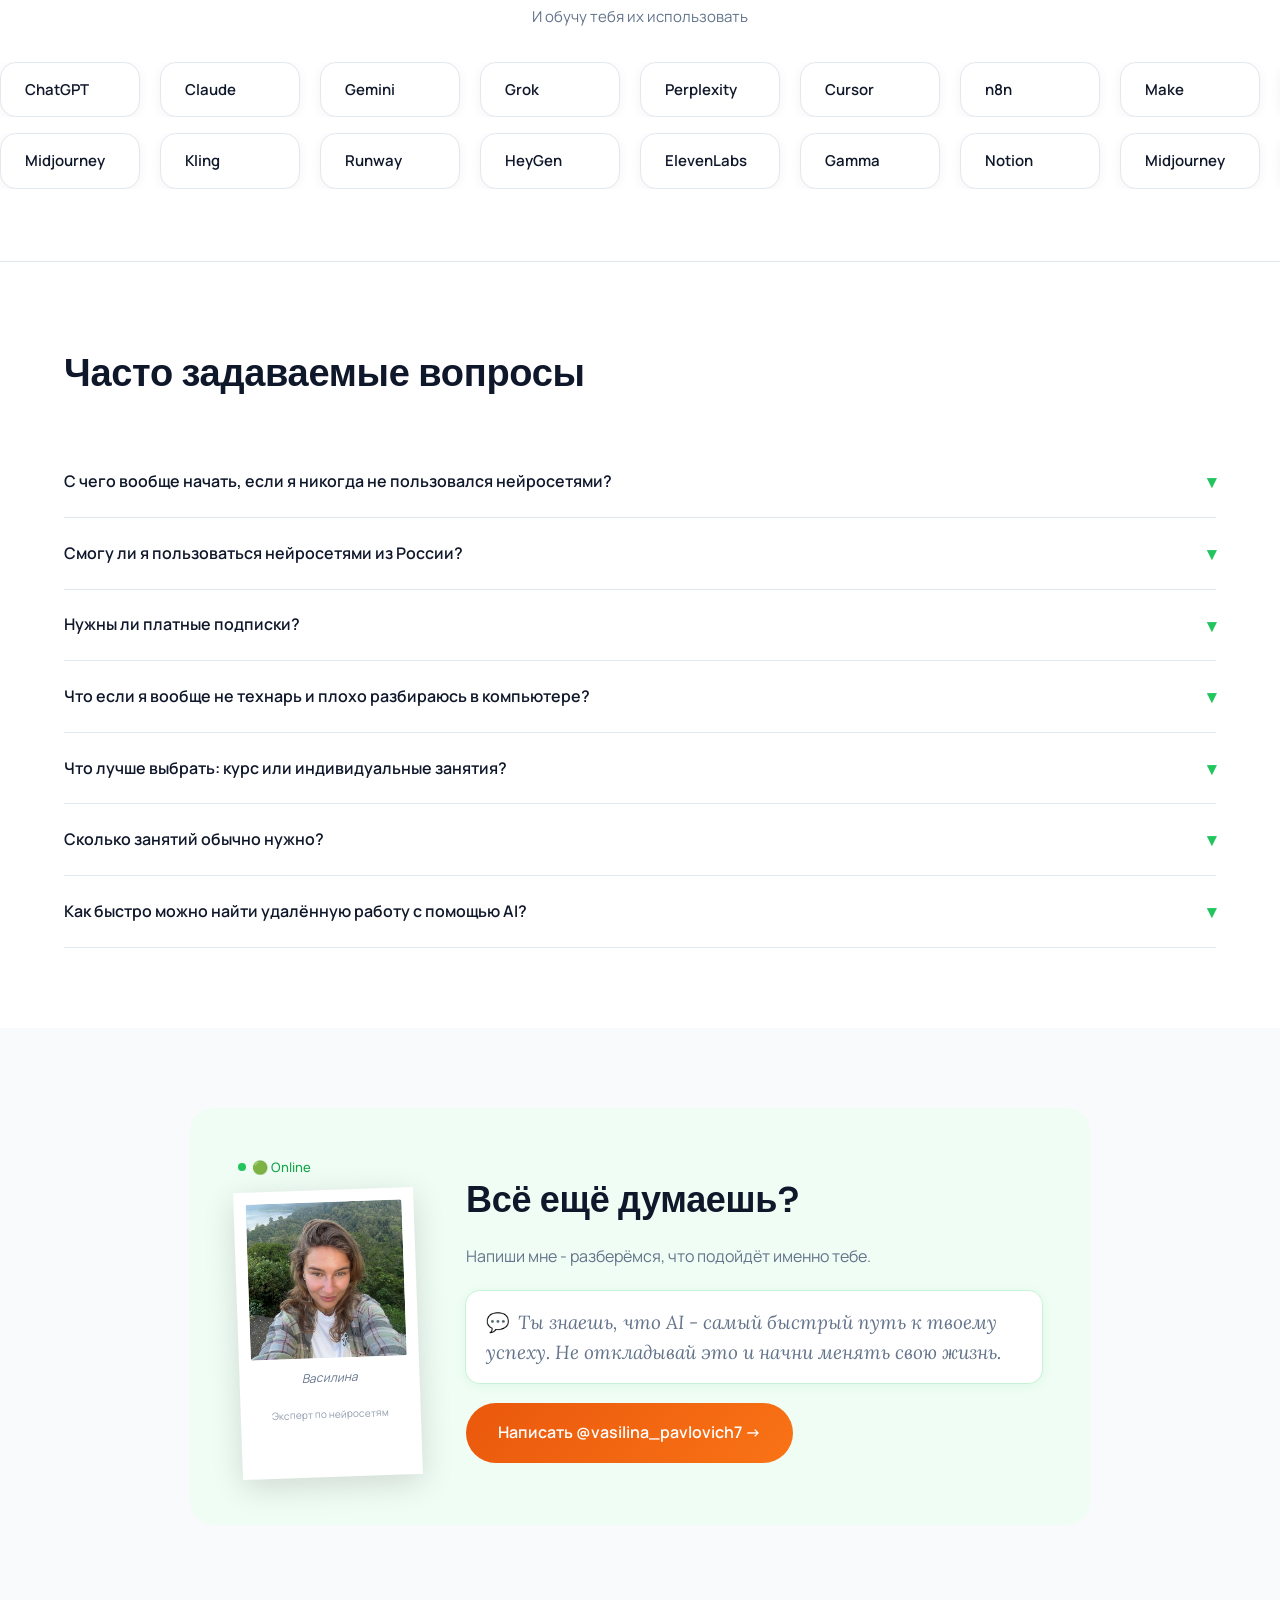
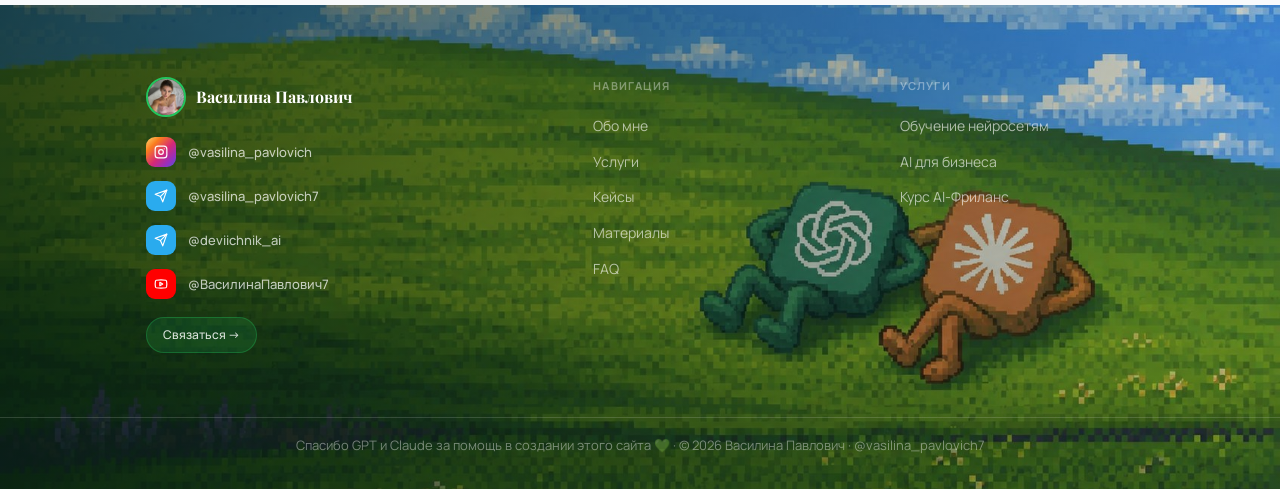
==== commit 17516c26: "Add AI Business page and update navigation Co-Authored-By: Claude Sonnet 4.6 <noreply@anthropic.com>" ====
--- a/index.html
+++ b/index.html
@@ -43,7 +43,7 @@
     </a>
     <div class="nav-links">
       <a href="#">Главная</a>
-      <a href="#about">Обо мне</a>
+      <a href="business.html">AI для бизнеса</a>
       <a href="#uslugi">Услуги</a>
       <a href="#results">Кейсы</a>
       <a href="materials.html">Материалы</a>
@@ -58,7 +58,7 @@
 </nav>
 <div class="mobile-menu" id="mobileMenu">
   <a href="#" onclick="closeMenu()">Главная</a>
-  <a href="#about" onclick="closeMenu()">Обо мне</a>
+  <a href="business.html" onclick="closeMenu()">AI для бизнеса</a>
   <a href="#uslugi" onclick="closeMenu()">Услуги</a>
   <a href="#results" onclick="closeMenu()">Кейсы</a>
   <a href="materials.html" onclick="closeMenu()">Материалы</a>
@@ -308,7 +308,7 @@
           </a>
         </div>
       </div>
-      <a href="#biznes" class="door-card door-card--orange fade-up" style="transition-delay:0.15s">
+      <a href="business.html" class="door-card door-card--orange fade-up" style="transition-delay:0.15s">
         <div class="door-icon">🏢</div>
         <h3 class="door-title">AI для бизнеса</h3>
         <p class="door-desc">Внедрю AI в твой бизнес под ключ.</p>
@@ -374,14 +374,41 @@
           <span class="svc-price">от 5 000 ₽</span>
         </div>
         <ul class="svc-list">
-          <li>Telegram-боты</li>
-          <li>AI-контент</li>
-          <li>Лендинги</li>
-          <li>AI-консультации</li>
+          <li>AI-аудит процессов</li>
+          <li>Ассистент для собственника в Telegram</li>
+          <li>Автоматизация финансов и отчётности</li>
+          <li>Боты для отдела продаж</li>
+          <li>Обучение команды</li>
         </ul>
-        <a href="https://t.me/vasilina_pavlovich7" target="_blank" class="btn-pill btn-orange-solid" data-cta="business">Обсудить проект</a>
-      </div>
-
+        <a href="business.html" class="btn-pill btn-orange-solid" data-cta="business">Узнать подробнее →</a>
+      </div>
+
+    </div>
+  </div>
+</section>
+
+<!-- BIZNES PREVIEW -->
+<section style="background:var(--bg);border-top:1px solid var(--border);border-bottom:1px solid var(--border);padding:48px 24px">
+  <div style="max-width:760px;margin:0 auto">
+    <div class="fade-up" style="display:flex;flex-direction:column;gap:20px">
+      <div>
+        <h2 style="font-family:'Syne',sans-serif;font-size:clamp(22px,3vw,30px);font-weight:800;color:var(--text-primary);letter-spacing:-0.4px;margin:0 0 10px;line-height:1.15">AI для бизнеса — под ключ</h2>
+        <p style="font-size:16px;line-height:1.75;color:var(--text-secondary);margin:0;max-width:580px">Нахожу где бизнес теряет время и деньги. Внедряю AI-решения: боты, ассистенты, автоматизация отчётности и продаж.</p>
+      </div>
+      <ul style="list-style:none;padding:0;margin:0;display:flex;flex-direction:column;gap:10px">
+        <li style="display:flex;align-items:center;gap:10px;font-size:15.5px;color:var(--text-primary);font-weight:500">
+          <span style="color:#f97316;font-weight:700;font-size:16px;flex-shrink:0">✓</span>AI-аудит и план автоматизации
+        </li>
+        <li style="display:flex;align-items:center;gap:10px;font-size:15.5px;color:var(--text-primary);font-weight:500">
+          <span style="color:#f97316;font-weight:700;font-size:16px;flex-shrink:0">✓</span>Telegram-ассистент для собственника
+        </li>
+        <li style="display:flex;align-items:center;gap:10px;font-size:15.5px;color:var(--text-primary);font-weight:500">
+          <span style="color:#f97316;font-weight:700;font-size:16px;flex-shrink:0">✓</span>Автоматизация финансов, продаж, документов
+        </li>
+      </ul>
+      <div>
+        <a href="business.html" class="btn-pill btn-orange-solid" style="display:inline-flex;align-items:center">Смотреть все услуги →</a>
+      </div>
     </div>
   </div>
 </section>
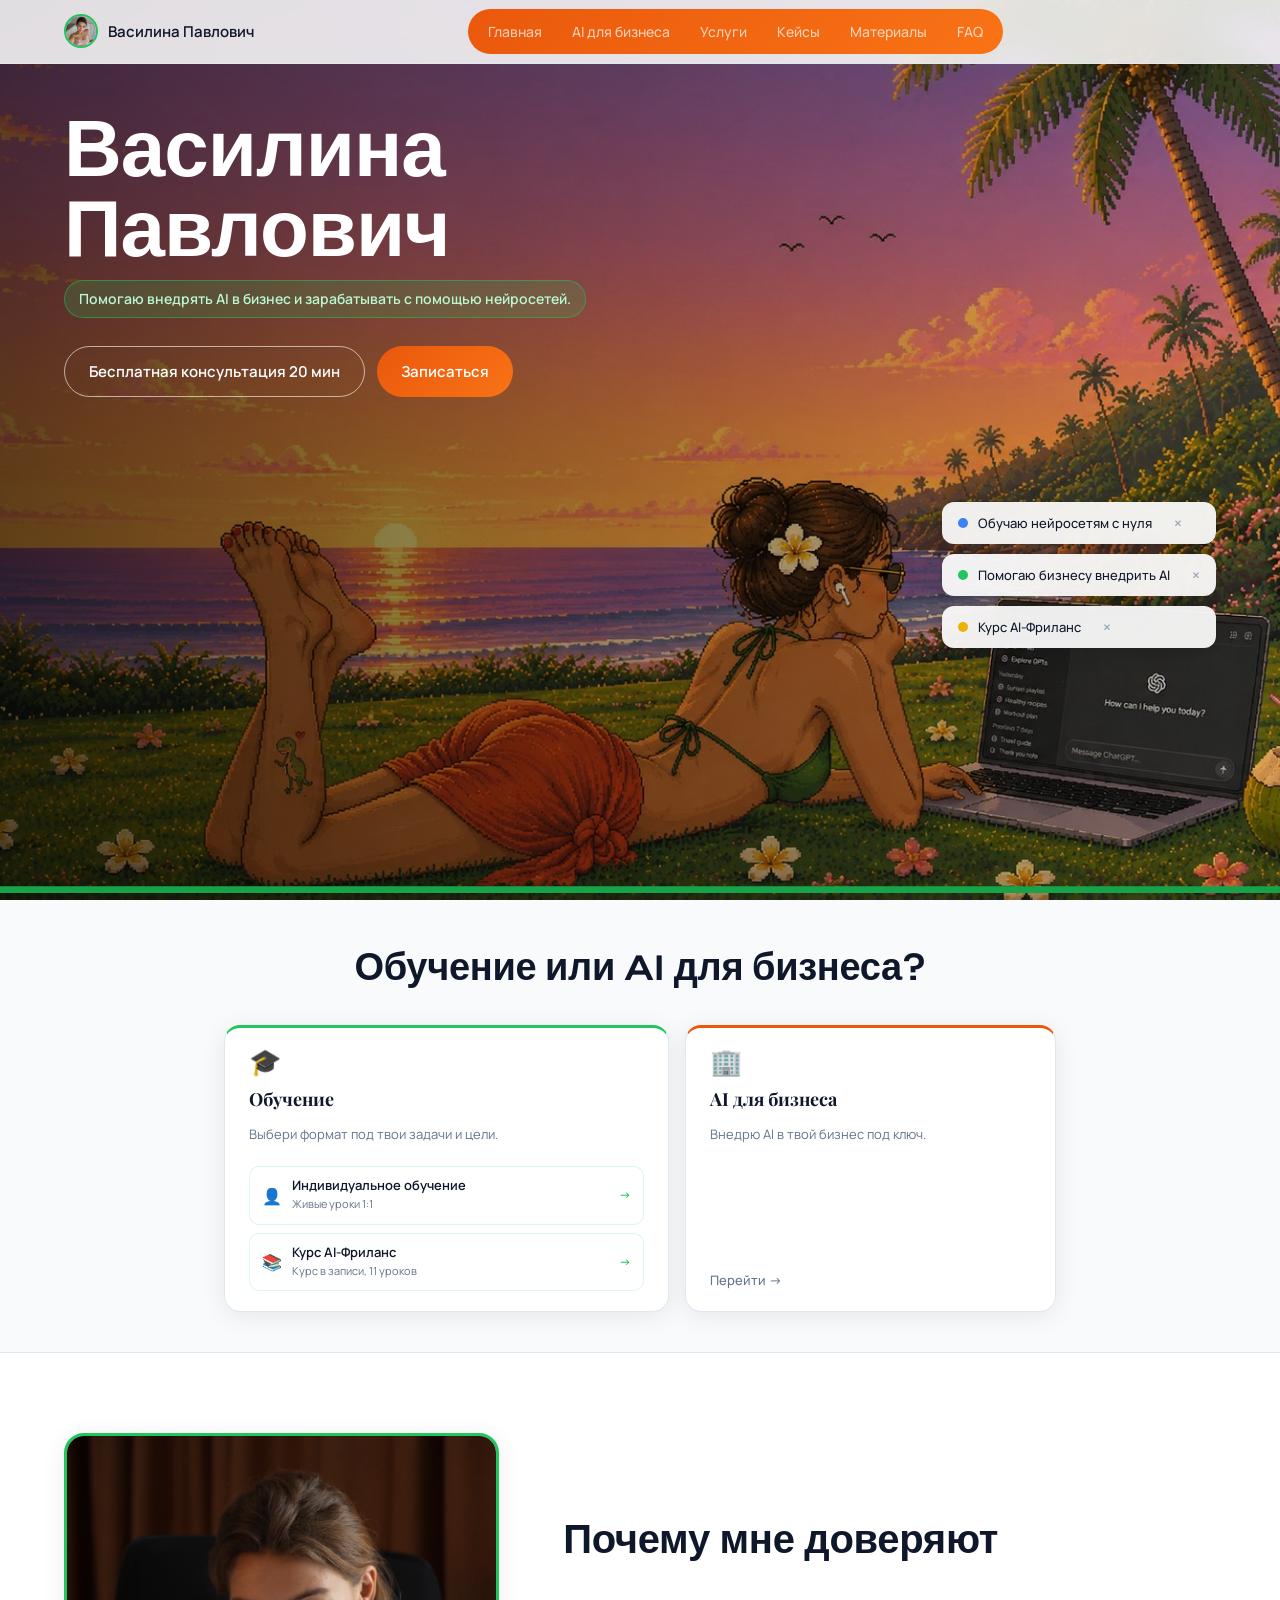
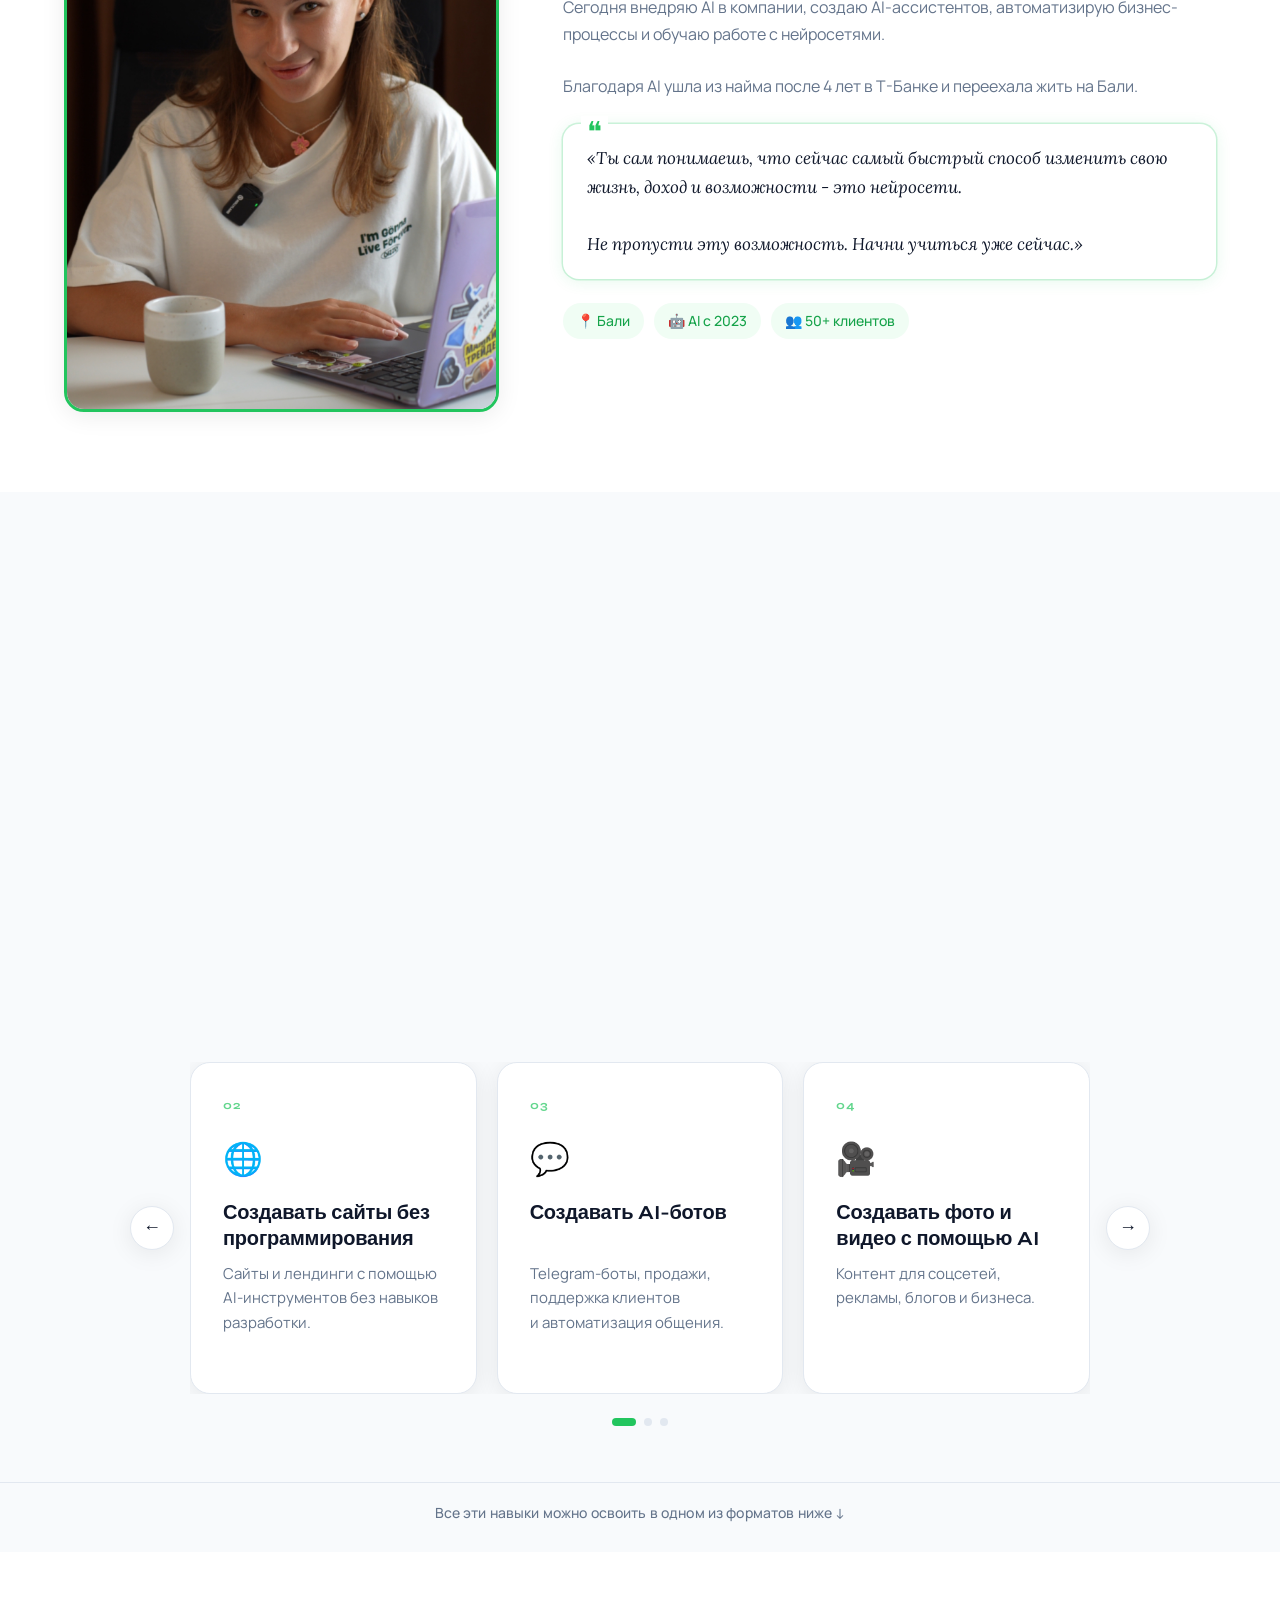
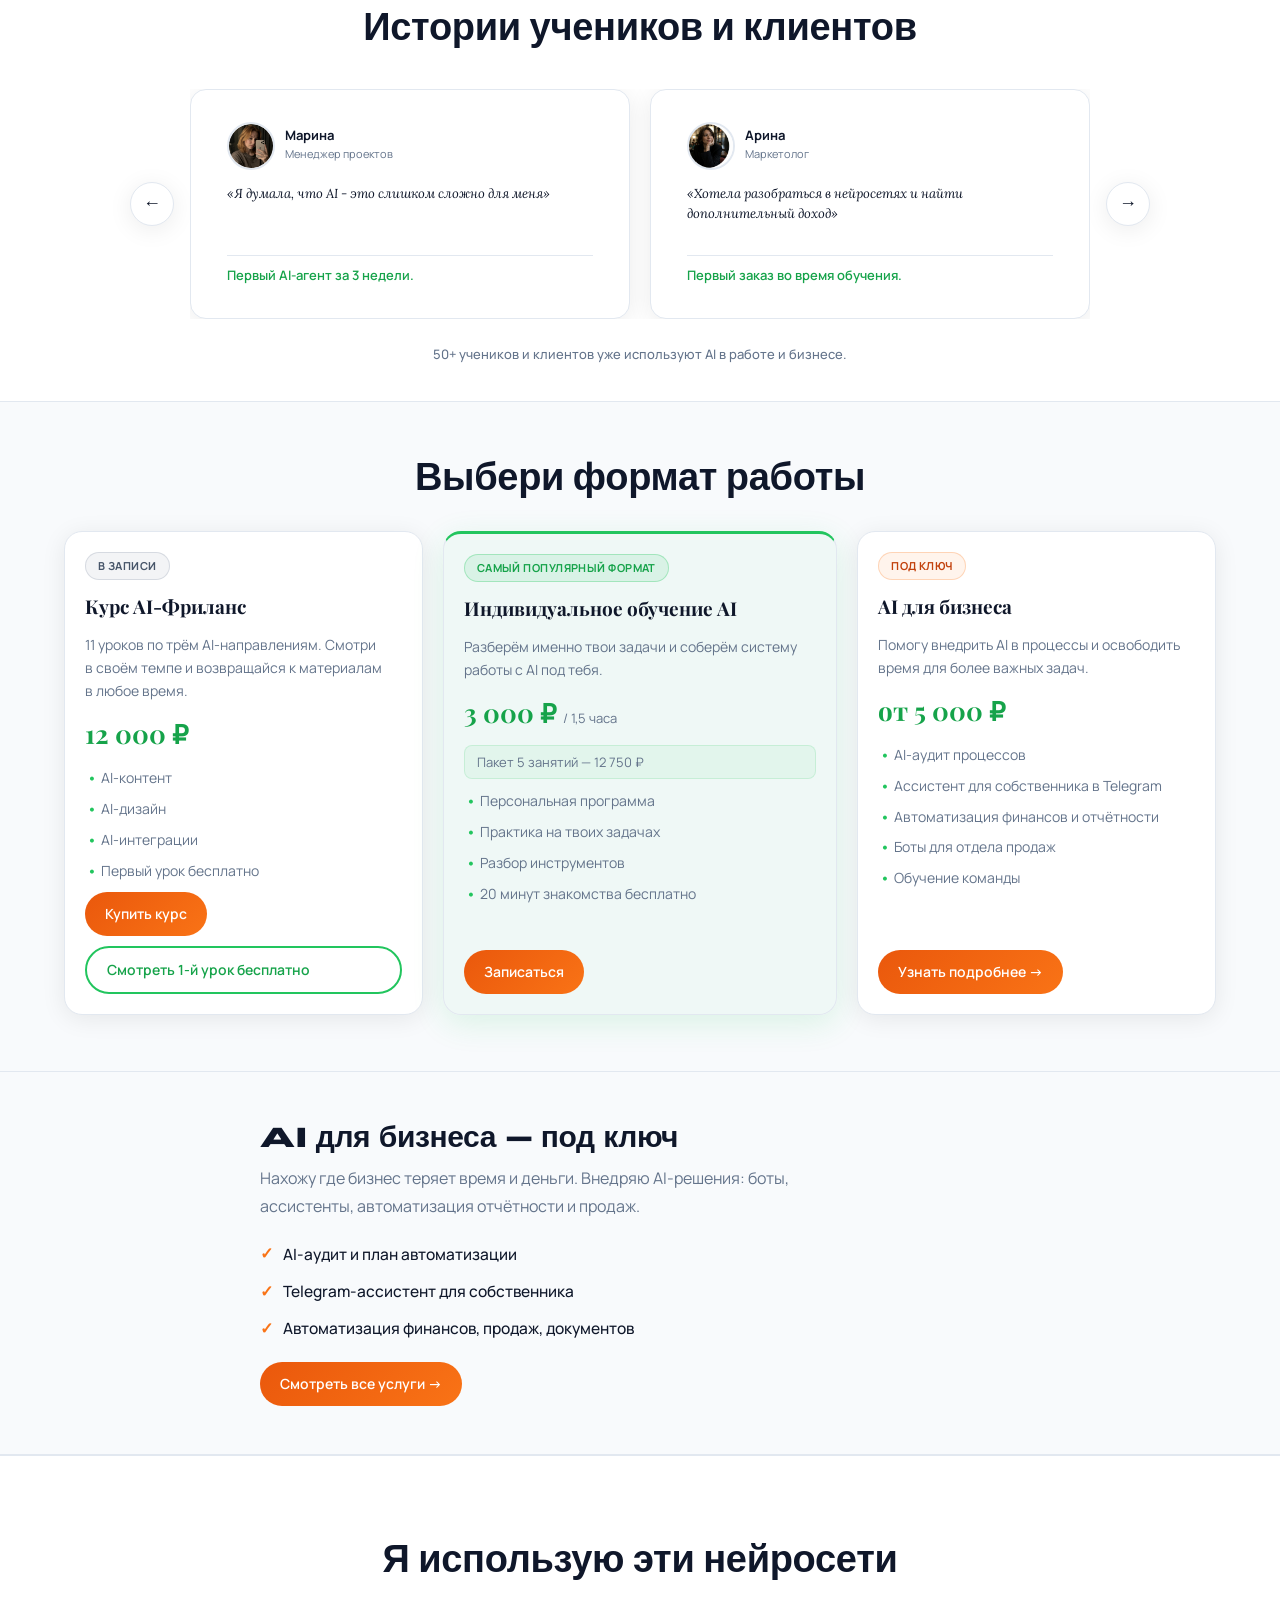
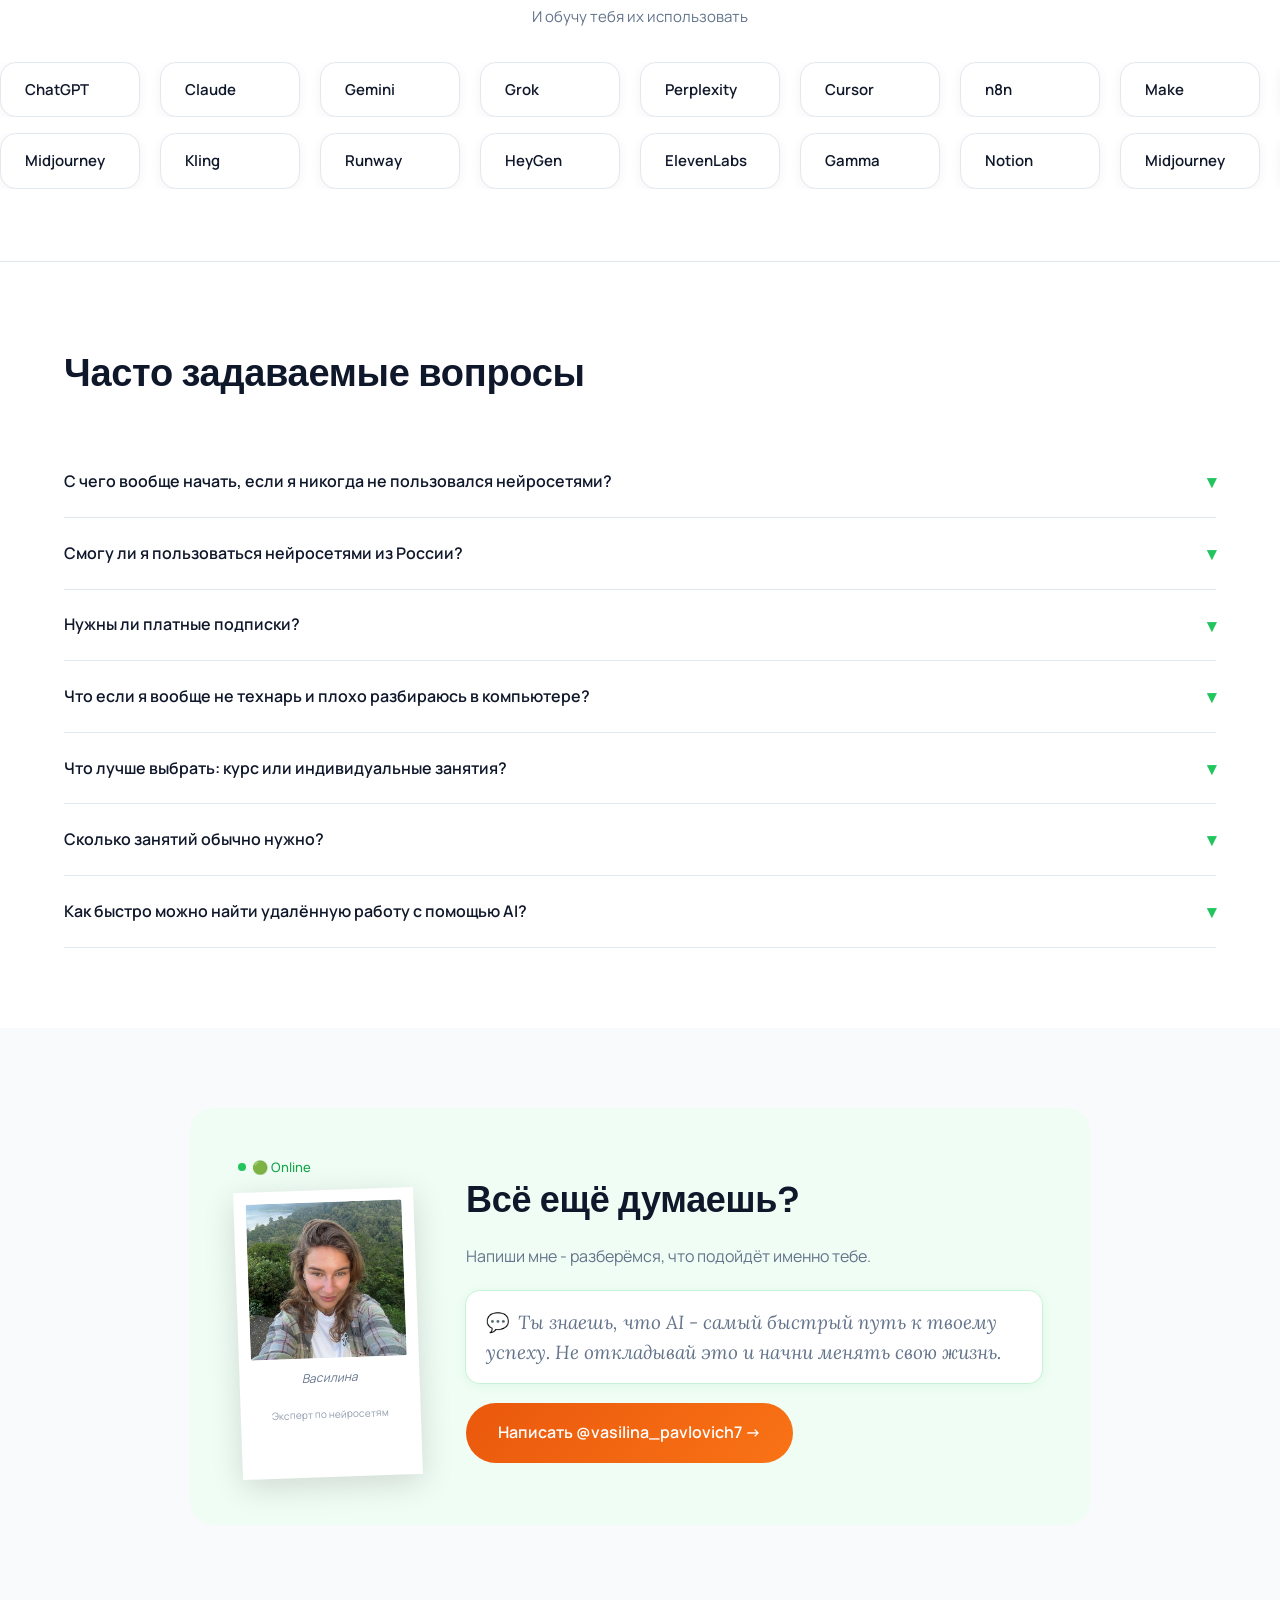
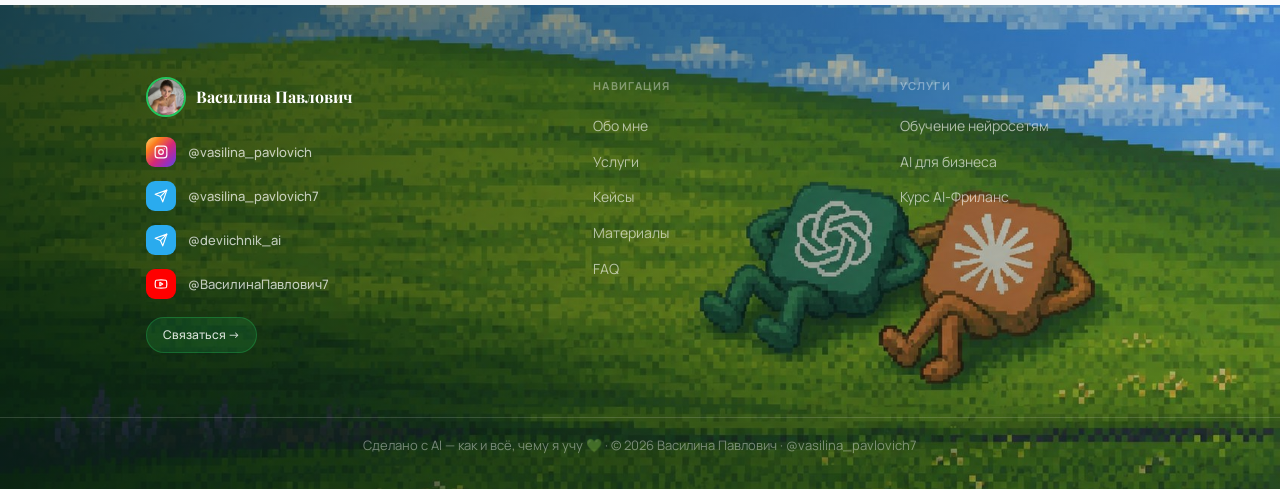
==== commit a7970399: "Update index.html: new hero subtitle, move Two Doors block after hero, refresh about section, update" ====
--- a/index.html
+++ b/index.html
@@ -73,7 +73,7 @@
   <div class="hero-content">
     <div class="hero-left">
       <h1>Василина<br>Павлович</h1>
-      <div class="hero-subtitle-pill">Эксперт по нейросетям</div>
+      <div class="hero-subtitle-pill">Помогаю внедрять AI в бизнес и зарабатывать с помощью нейросетей.</div>
       <div class="hero-buttons">
         <a href="https://t.me/vasilina_pavlovich7" target="_blank" class="btn-pill btn-outline" data-cta="consult">Бесплатная консультация 20 мин</a>
         <a href="#uslugi" class="btn-pill btn-blue">Записаться</a>
@@ -95,189 +95,6 @@
       </g>
     </svg>
   </div>
-</section>
-
-<!-- ABOUT -->
-<section class="about" id="about">
-  <div class="about-inner">
-    <div class="about-photo fade-up">
-      <div class="photo-frame">
-        <img src="assets/vasilina-work.jpg" alt="Василина Павлович — AI-эксперт за ноутбуком">
-      </div>
-    </div>
-    <div class="fade-up" style="transition-delay:0.15s">
-      <h2>Меня зовут Василина</h2>
-      <p class="about-body">Благодаря AI ушла из найма после 4 лет в&nbsp;Т-Инвестициях и&nbsp;переехала жить на Бали.</p>
-      <p class="about-body">Сейчас на практике преподаю нейросети, учу работать с GPT, Claude, Midjourney и&nbsp;другими инструментами. Помогаю создавать AI-агентов, Telegram-ботов, внедрять нейросети в&nbsp;бизнес и&nbsp;осваивать AI-профессии.</p>
-      <blockquote class="about-quote">«Ты сам понимаешь, что сейчас самый быстрый способ изменить свою жизнь, доход и&nbsp;возможности - это нейросети.<br><br>Не пропусти эту возможность. Начни учиться уже сейчас.»</blockquote>
-      <div class="about-tags">
-        <span>📍 Бали</span>
-        <span>🤖 AI с 2023</span>
-        <span>👥 50+ клиентов</span>
-      </div>
-    </div>
-  </div>
-</section>
-
-<!-- FOR WHOM -->
-<section class="forwhom" id="dlya-kogo">
-  <div class="section-inner forwhom-inner">
-    <h2 class="section-heading fade-up" style="text-align:center;margin-bottom:24px">Тебе сюда, если...</h2>
-    <div class="grid-2x2">
-      <div class="card card--green fade-up">
-        <h3 class="card-title"><span class="card-emoji">🤖</span>Все вокруг говорят про AI</h3>
-        <p class="card-text">А ты пока не понимаешь, с чего начать и&nbsp;как использовать его с&nbsp;пользой для себя.</p>
-      </div>
-      <div class="card card--orange fade-up" style="transition-delay:0.1s">
-        <h3 class="card-title"><span class="card-emoji">💬</span>Пробовал ChatGPT, но не зашло</h3>
-        <p class="card-text">Не увидел реальной пользы для работы, бизнеса или повседневных задач.</p>
-      </div>
-      <div class="card card--blue fade-up" style="transition-delay:0.15s">
-        <h3 class="card-title"><span class="card-emoji">🌴</span>Хочешь на удалёнку или фриланс</h3>
-        <p class="card-text">Ищешь современный навык, который поможет зарабатывать из любой точки мира.</p>
-      </div>
-      <div class="card card--purple fade-up" style="transition-delay:0.2s">
-        <h3 class="card-title"><span class="card-emoji">📈</span>Не хочешь отстать от рынка</h3>
-        <p class="card-text">Понимаешь, что нейросети становятся новой нормой и хочешь разобраться в&nbsp;них раньше большинства.</p>
-      </div>
-    </div>
-  </div>
-</section>
-
-<!-- SKILLS -->
-<section class="skills-section" id="skills">
-  <div class="section-inner" style="text-align:center;margin-bottom:28px">
-    <h2 class="section-heading fade-up">Чему обучаю</h2>
-  </div>
-  <div class="skills-slider-wrap fade-up" style="transition-delay:0.1s">
-    <button class="skills-arrow" id="skillsPrev" aria-label="Назад">&#8592;</button>
-    <div class="skills-overflow" id="skillsOverflow">
-      <div class="skills-track" id="skillsTrack">
-        <div class="skills-card">
-          <span class="skills-card-num">01</span>
-          <span class="skills-card-emoji">🤖</span>
-          <h3 class="skills-card-title">Создавать AI-агентов</h3>
-          <p class="skills-card-desc">Создание AI-помощников и&nbsp;автоматизированных систем для бизнеса и&nbsp;личных задач.</p>
-        </div>
-        <div class="skills-card">
-          <span class="skills-card-num">02</span>
-          <span class="skills-card-emoji">🌐</span>
-          <h3 class="skills-card-title">Создавать сайты без программирования</h3>
-          <p class="skills-card-desc">Сайты и&nbsp;лендинги с&nbsp;помощью AI-инструментов без навыков разработки.</p>
-        </div>
-        <div class="skills-card">
-          <span class="skills-card-num">03</span>
-          <span class="skills-card-emoji">💬</span>
-          <h3 class="skills-card-title">Создавать AI-ботов</h3>
-          <p class="skills-card-desc">Telegram-боты, продажи, поддержка клиентов и&nbsp;автоматизация общения.</p>
-        </div>
-        <div class="skills-card">
-          <span class="skills-card-num">04</span>
-          <span class="skills-card-emoji">🎥</span>
-          <h3 class="skills-card-title">Создавать фото и видео с помощью AI</h3>
-          <p class="skills-card-desc">Контент для соцсетей, рекламы, блогов и&nbsp;бизнеса.</p>
-        </div>
-        <div class="skills-card">
-          <span class="skills-card-num">05</span>
-          <span class="skills-card-emoji">🏢</span>
-          <h3 class="skills-card-title">Внедрять AI в бизнес</h3>
-          <p class="skills-card-desc">Автоматизация процессов, контент, поддержка клиентов и&nbsp;рост эффективности.</p>
-        </div>
-        <div class="skills-card">
-          <span class="skills-card-num">06</span>
-          <span class="skills-card-emoji">⚡</span>
-          <h3 class="skills-card-title">Автоматизировать рутинные задачи</h3>
-          <p class="skills-card-desc">Связки сервисов, автоматизация процессов и&nbsp;экономия времени.</p>
-        </div>
-        <div class="skills-card">
-          <span class="skills-card-num">07</span>
-          <span class="skills-card-emoji">💼</span>
-          <h3 class="skills-card-title">Осваивать AI-профессии</h3>
-          <p class="skills-card-desc">Современные направления заработка и&nbsp;работы через AI.</p>
-        </div>
-        <div class="skills-card">
-          <span class="skills-card-num">08</span>
-          <span class="skills-card-emoji">📊</span>
-          <h3 class="skills-card-title">Анализировать данные через AI</h3>
-          <p class="skills-card-desc">Поиск, аналитика, обработка данных и&nbsp;подготовка материалов.</p>
-        </div>
-      </div>
-    </div>
-    <button class="skills-arrow" id="skillsNext" aria-label="Вперёд">&#8594;</button>
-  </div>
-  <div class="skills-dots fade-up" id="skillsDots" style="transition-delay:0.2s"></div>
-</section>
-<div class="skills-connector fade-up">Все эти навыки можно освоить в&nbsp;одном из форматов ниже ↓</div>
-
-<!-- SOCIAL PROOF -->
-<section class="social-proof" id="results">
-  <div class="section-inner sp-header">
-    <h2 class="section-heading fade-up">Истории учеников и клиентов</h2>
-  </div>
-  <div class="sp-carousel-wrap">
-    <button class="sp-arrow" id="spPrev">&#8592;</button>
-    <div class="sp-overflow" id="spOverflow">
-      <div class="sp-track" id="spTrack">
-
-        <div class="sp-card">
-          <div class="sp-card-top">
-            <img class="sp-photo" src="assets/students/marina.jpg" alt="Марина">
-            <div><div class="sp-name">Марина</div><div class="sp-role">Менеджер проектов</div></div>
-          </div>
-          <p class="sp-quote">«Я думала, что AI - это слишком сложно для меня»</p>
-          <p class="sp-result">Первый AI-агент за 3 недели.</p>
-        </div>
-
-        <div class="sp-card">
-          <div class="sp-card-top">
-            <img class="sp-photo" src="assets/students/arina.jpg" alt="Арина">
-            <div><div class="sp-name">Арина</div><div class="sp-role">Маркетолог</div></div>
-          </div>
-          <p class="sp-quote">«Хотела разобраться в&nbsp;нейросетях и&nbsp;найти дополнительный доход»</p>
-          <p class="sp-result">Первый заказ во время обучения.</p>
-        </div>
-
-        <div class="sp-card">
-          <div class="sp-card-top">
-            <img class="sp-photo" src="assets/students/kirill.jpg" alt="Кирилл">
-            <div><div class="sp-name">Кирилл</div><div class="sp-role">Владелец бренда одежды</div></div>
-          </div>
-          <p class="sp-quote">«Фотосессии постоянно съедали бюджет»</p>
-          <p class="sp-result">Контент теперь появляется за часы.</p>
-        </div>
-
-        <div class="sp-card">
-          <div class="sp-card-top">
-            <img class="sp-photo" src="assets/students/mihail.jpg" alt="Михаил">
-            <div><div class="sp-name">Михаил</div><div class="sp-role">Блогер</div></div>
-          </div>
-          <p class="sp-quote">«Устал вручную продавать свои материалы»</p>
-          <p class="sp-result">Telegram-бот автоматизировал продажи.</p>
-        </div>
-
-        <div class="sp-card">
-          <div class="sp-card-top">
-            <img class="sp-photo" src="assets/students/sergey.jpg" alt="Сергей">
-            <div><div class="sp-name">Сергей</div><div class="sp-role">Аналитик</div></div>
-          </div>
-          <p class="sp-quote">«Хотел разобраться, как использовать AI в&nbsp;работе и&nbsp;оставаться востребованным специалистом»</p>
-          <p class="sp-result">Автоматизировал часть рабочих задач.</p>
-        </div>
-
-        <div class="sp-card">
-          <div class="sp-card-top">
-            <img class="sp-photo" src="assets/students/karina.jpg" alt="Карина">
-            <div><div class="sp-name">Карина</div><div class="sp-role">Начинающий фрилансер</div></div>
-          </div>
-          <p class="sp-quote">«Не понимала, на чём можно зарабатывать с AI»</p>
-          <p class="sp-result">Получила первых клиентов.</p>
-        </div>
-
-      </div>
-    </div>
-    <button class="sp-arrow" id="spNext">&#8594;</button>
-  </div>
-  <p class="sp-footer fade-up">50+ учеников и&nbsp;клиентов уже используют AI в&nbsp;работе и&nbsp;бизнесе.</p>
 </section>
 
 <!-- TWO DOORS -->
@@ -318,6 +135,189 @@
   </div>
 </section>
 
+<!-- ABOUT -->
+<section class="about" id="about">
+  <div class="about-inner">
+    <div class="about-photo fade-up">
+      <div class="photo-frame">
+        <img src="assets/vasilina-work.jpg" alt="Василина Павлович — AI-эксперт за ноутбуком">
+      </div>
+    </div>
+    <div class="fade-up" style="transition-delay:0.15s">
+      <h2>Почему мне доверяют</h2>
+      <p class="about-body">Сегодня внедряю AI в компании, создаю AI-ассистентов, автоматизирую бизнес-процессы и обучаю работе с нейросетями.</p>
+      <p class="about-body">Благодаря AI ушла из найма после 4 лет в&nbsp;Т-Банке и&nbsp;переехала жить на Бали.</p>
+      <blockquote class="about-quote">«Ты сам понимаешь, что сейчас самый быстрый способ изменить свою жизнь, доход и&nbsp;возможности - это нейросети.<br><br>Не пропусти эту возможность. Начни учиться уже сейчас.»</blockquote>
+      <div class="about-tags">
+        <span>📍 Бали</span>
+        <span>🤖 AI с 2023</span>
+        <span>👥 50+ клиентов</span>
+      </div>
+    </div>
+  </div>
+</section>
+
+<!-- FOR WHOM -->
+<section class="forwhom" id="dlya-kogo">
+  <div class="section-inner forwhom-inner">
+    <h2 class="section-heading fade-up" style="text-align:center;margin-bottom:24px">Тебе сюда, если...</h2>
+    <div class="grid-2x2">
+      <div class="card card--green fade-up">
+        <h3 class="card-title"><span class="card-emoji">🤖</span>Все вокруг говорят про AI</h3>
+        <p class="card-text">А ты пока не понимаешь, с чего начать и&nbsp;как использовать его с&nbsp;пользой для себя.</p>
+      </div>
+      <div class="card card--orange fade-up" style="transition-delay:0.1s">
+        <h3 class="card-title"><span class="card-emoji">💬</span>Пробовал ChatGPT, но не зашло</h3>
+        <p class="card-text">Не увидел реальной пользы для работы, бизнеса или повседневных задач.</p>
+      </div>
+      <div class="card card--blue fade-up" style="transition-delay:0.15s">
+        <h3 class="card-title"><span class="card-emoji">🌴</span>Хочешь на удалёнку или фриланс</h3>
+        <p class="card-text">Ищешь современный навык, который поможет зарабатывать из любой точки мира.</p>
+      </div>
+      <div class="card card--purple fade-up" style="transition-delay:0.2s">
+        <h3 class="card-title"><span class="card-emoji">📈</span>Не хочешь отстать от рынка</h3>
+        <p class="card-text">Понимаешь, что нейросети становятся новой нормой и хочешь разобраться в&nbsp;них раньше большинства.</p>
+      </div>
+    </div>
+  </div>
+</section>
+
+<!-- SKILLS -->
+<section class="skills-section" id="skills">
+  <div class="section-inner" style="text-align:center;margin-bottom:28px">
+    <h2 class="section-heading fade-up">Чему обучаю</h2>
+  </div>
+  <div class="skills-slider-wrap fade-up" style="transition-delay:0.1s">
+    <button class="skills-arrow" id="skillsPrev" aria-label="Назад">&#8592;</button>
+    <div class="skills-overflow" id="skillsOverflow">
+      <div class="skills-track" id="skillsTrack">
+        <div class="skills-card">
+          <span class="skills-card-num">01</span>
+          <span class="skills-card-emoji">🤖</span>
+          <h3 class="skills-card-title">Создавать AI-агентов</h3>
+          <p class="skills-card-desc">Создание AI-помощников и&nbsp;автоматизированных систем для бизнеса и&nbsp;личных задач.</p>
+        </div>
+        <div class="skills-card">
+          <span class="skills-card-num">02</span>
+          <span class="skills-card-emoji">🌐</span>
+          <h3 class="skills-card-title">Создавать сайты без программирования</h3>
+          <p class="skills-card-desc">Сайты и&nbsp;лендинги с&nbsp;помощью AI-инструментов без навыков разработки.</p>
+        </div>
+        <div class="skills-card">
+          <span class="skills-card-num">03</span>
+          <span class="skills-card-emoji">💬</span>
+          <h3 class="skills-card-title">Создавать AI-ботов</h3>
+          <p class="skills-card-desc">Telegram-боты, продажи, поддержка клиентов и&nbsp;автоматизация общения.</p>
+        </div>
+        <div class="skills-card">
+          <span class="skills-card-num">04</span>
+          <span class="skills-card-emoji">🎥</span>
+          <h3 class="skills-card-title">Создавать фото и видео с помощью AI</h3>
+          <p class="skills-card-desc">Контент для соцсетей, рекламы, блогов и&nbsp;бизнеса.</p>
+        </div>
+        <div class="skills-card">
+          <span class="skills-card-num">05</span>
+          <span class="skills-card-emoji">🏢</span>
+          <h3 class="skills-card-title">Внедрять AI в бизнес</h3>
+          <p class="skills-card-desc">Автоматизация процессов, контент, поддержка клиентов и&nbsp;рост эффективности.</p>
+        </div>
+        <div class="skills-card">
+          <span class="skills-card-num">06</span>
+          <span class="skills-card-emoji">⚡</span>
+          <h3 class="skills-card-title">Автоматизировать рутинные задачи</h3>
+          <p class="skills-card-desc">Связки сервисов, автоматизация процессов и&nbsp;экономия времени.</p>
+        </div>
+        <div class="skills-card">
+          <span class="skills-card-num">07</span>
+          <span class="skills-card-emoji">💼</span>
+          <h3 class="skills-card-title">Осваивать AI-профессии</h3>
+          <p class="skills-card-desc">Современные направления заработка и&nbsp;работы через AI.</p>
+        </div>
+        <div class="skills-card">
+          <span class="skills-card-num">08</span>
+          <span class="skills-card-emoji">📊</span>
+          <h3 class="skills-card-title">Анализировать данные через AI</h3>
+          <p class="skills-card-desc">Поиск, аналитика, обработка данных и&nbsp;подготовка материалов.</p>
+        </div>
+      </div>
+    </div>
+    <button class="skills-arrow" id="skillsNext" aria-label="Вперёд">&#8594;</button>
+  </div>
+  <div class="skills-dots fade-up" id="skillsDots" style="transition-delay:0.2s"></div>
+</section>
+<div class="skills-connector fade-up">Все эти навыки можно освоить в&nbsp;одном из форматов ниже ↓</div>
+
+<!-- SOCIAL PROOF -->
+<section class="social-proof" id="results">
+  <div class="section-inner sp-header">
+    <h2 class="section-heading fade-up">Истории учеников и клиентов</h2>
+  </div>
+  <div class="sp-carousel-wrap">
+    <button class="sp-arrow" id="spPrev">&#8592;</button>
+    <div class="sp-overflow" id="spOverflow">
+      <div class="sp-track" id="spTrack">
+
+        <div class="sp-card">
+          <div class="sp-card-top">
+            <img class="sp-photo" src="assets/students/marina.jpg" alt="Марина">
+            <div><div class="sp-name">Марина</div><div class="sp-role">Менеджер проектов</div></div>
+          </div>
+          <p class="sp-quote">«Я думала, что AI - это слишком сложно для меня»</p>
+          <p class="sp-result">Первый AI-агент за 3 недели.</p>
+        </div>
+
+        <div class="sp-card">
+          <div class="sp-card-top">
+            <img class="sp-photo" src="assets/students/arina.jpg" alt="Арина">
+            <div><div class="sp-name">Арина</div><div class="sp-role">Маркетолог</div></div>
+          </div>
+          <p class="sp-quote">«Хотела разобраться в&nbsp;нейросетях и&nbsp;найти дополнительный доход»</p>
+          <p class="sp-result">Первый заказ во время обучения.</p>
+        </div>
+
+        <div class="sp-card">
+          <div class="sp-card-top">
+            <img class="sp-photo" src="assets/students/kirill.jpg" alt="Кирилл">
+            <div><div class="sp-name">Кирилл</div><div class="sp-role">Владелец бренда одежды</div></div>
+          </div>
+          <p class="sp-quote">«Фотосессии постоянно съедали бюджет»</p>
+          <p class="sp-result">Контент теперь появляется за часы.</p>
+        </div>
+
+        <div class="sp-card">
+          <div class="sp-card-top">
+            <img class="sp-photo" src="assets/students/mihail.jpg" alt="Михаил">
+            <div><div class="sp-name">Михаил</div><div class="sp-role">Блогер</div></div>
+          </div>
+          <p class="sp-quote">«Устал вручную продавать свои материалы»</p>
+          <p class="sp-result">Telegram-бот автоматизировал продажи.</p>
+        </div>
+
+        <div class="sp-card">
+          <div class="sp-card-top">
+            <img class="sp-photo" src="assets/students/sergey.jpg" alt="Сергей">
+            <div><div class="sp-name">Сергей</div><div class="sp-role">Аналитик</div></div>
+          </div>
+          <p class="sp-quote">«Хотел разобраться, как использовать AI в&nbsp;работе и&nbsp;оставаться востребованным специалистом»</p>
+          <p class="sp-result">Автоматизировал часть рабочих задач.</p>
+        </div>
+
+        <div class="sp-card">
+          <div class="sp-card-top">
+            <img class="sp-photo" src="assets/students/karina.jpg" alt="Карина">
+            <div><div class="sp-name">Карина</div><div class="sp-role">Начинающий фрилансер</div></div>
+          </div>
+          <p class="sp-quote">«Не понимала, на чём можно зарабатывать с AI»</p>
+          <p class="sp-result">Получила первых клиентов.</p>
+        </div>
+
+      </div>
+    </div>
+    <button class="sp-arrow" id="spNext">&#8594;</button>
+  </div>
+  <p class="sp-footer fade-up">50+ учеников и&nbsp;клиентов уже используют AI в&nbsp;работе и&nbsp;бизнесе.</p>
+</section>
+
 <!-- SERVICES -->
 <section class="services">
   <div class="section-inner">
@@ -560,7 +560,7 @@
     </div>
   </div>
   <!-- Copyright -->
-  <div class="footer-bottom">Спасибо GPT и Claude за помощь в создании этого сайта 💚 · © 2026 Василина Павлович · @vasilina_pavlovich7</div>
+  <div class="footer-bottom">Сделано с AI — как и всё, чему я учу 💚 · © 2026 Василина Павлович · @vasilina_pavlovich7</div>
 </footer>
 
 <script src="script.js"></script>
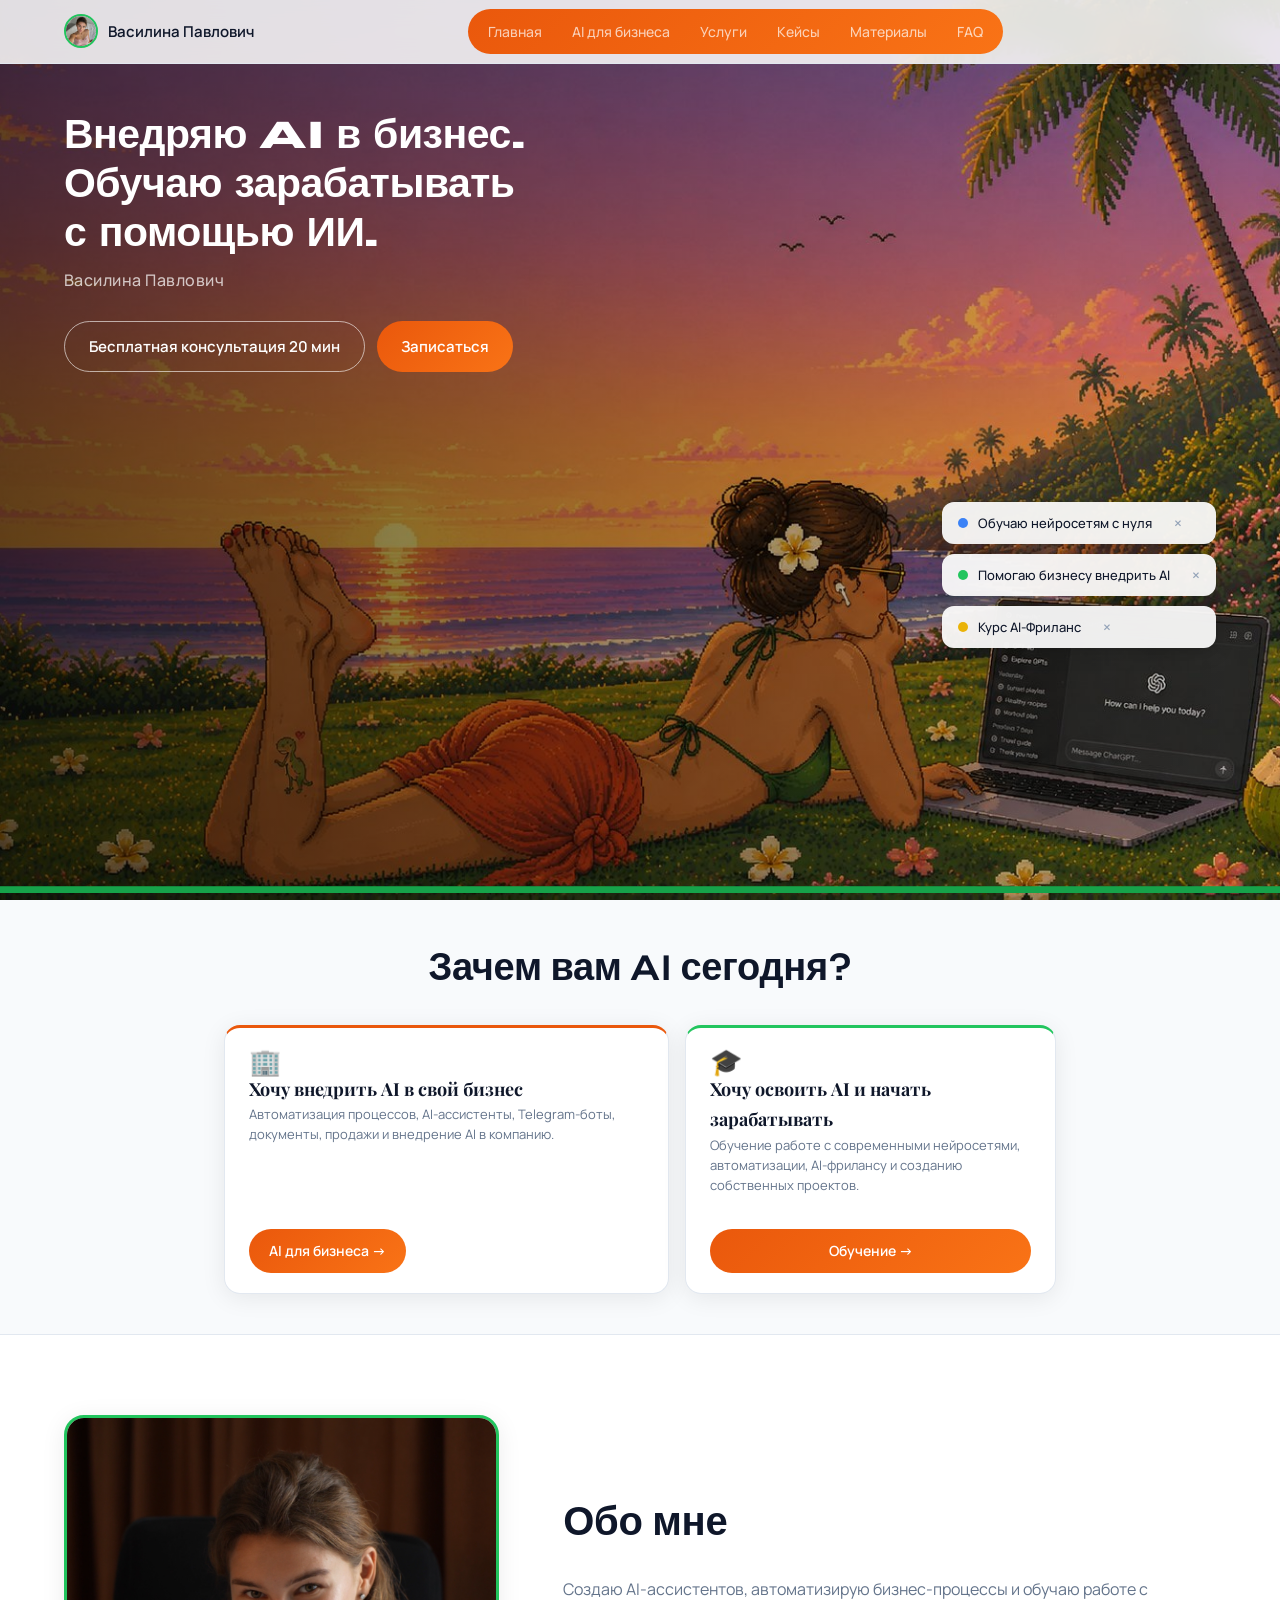
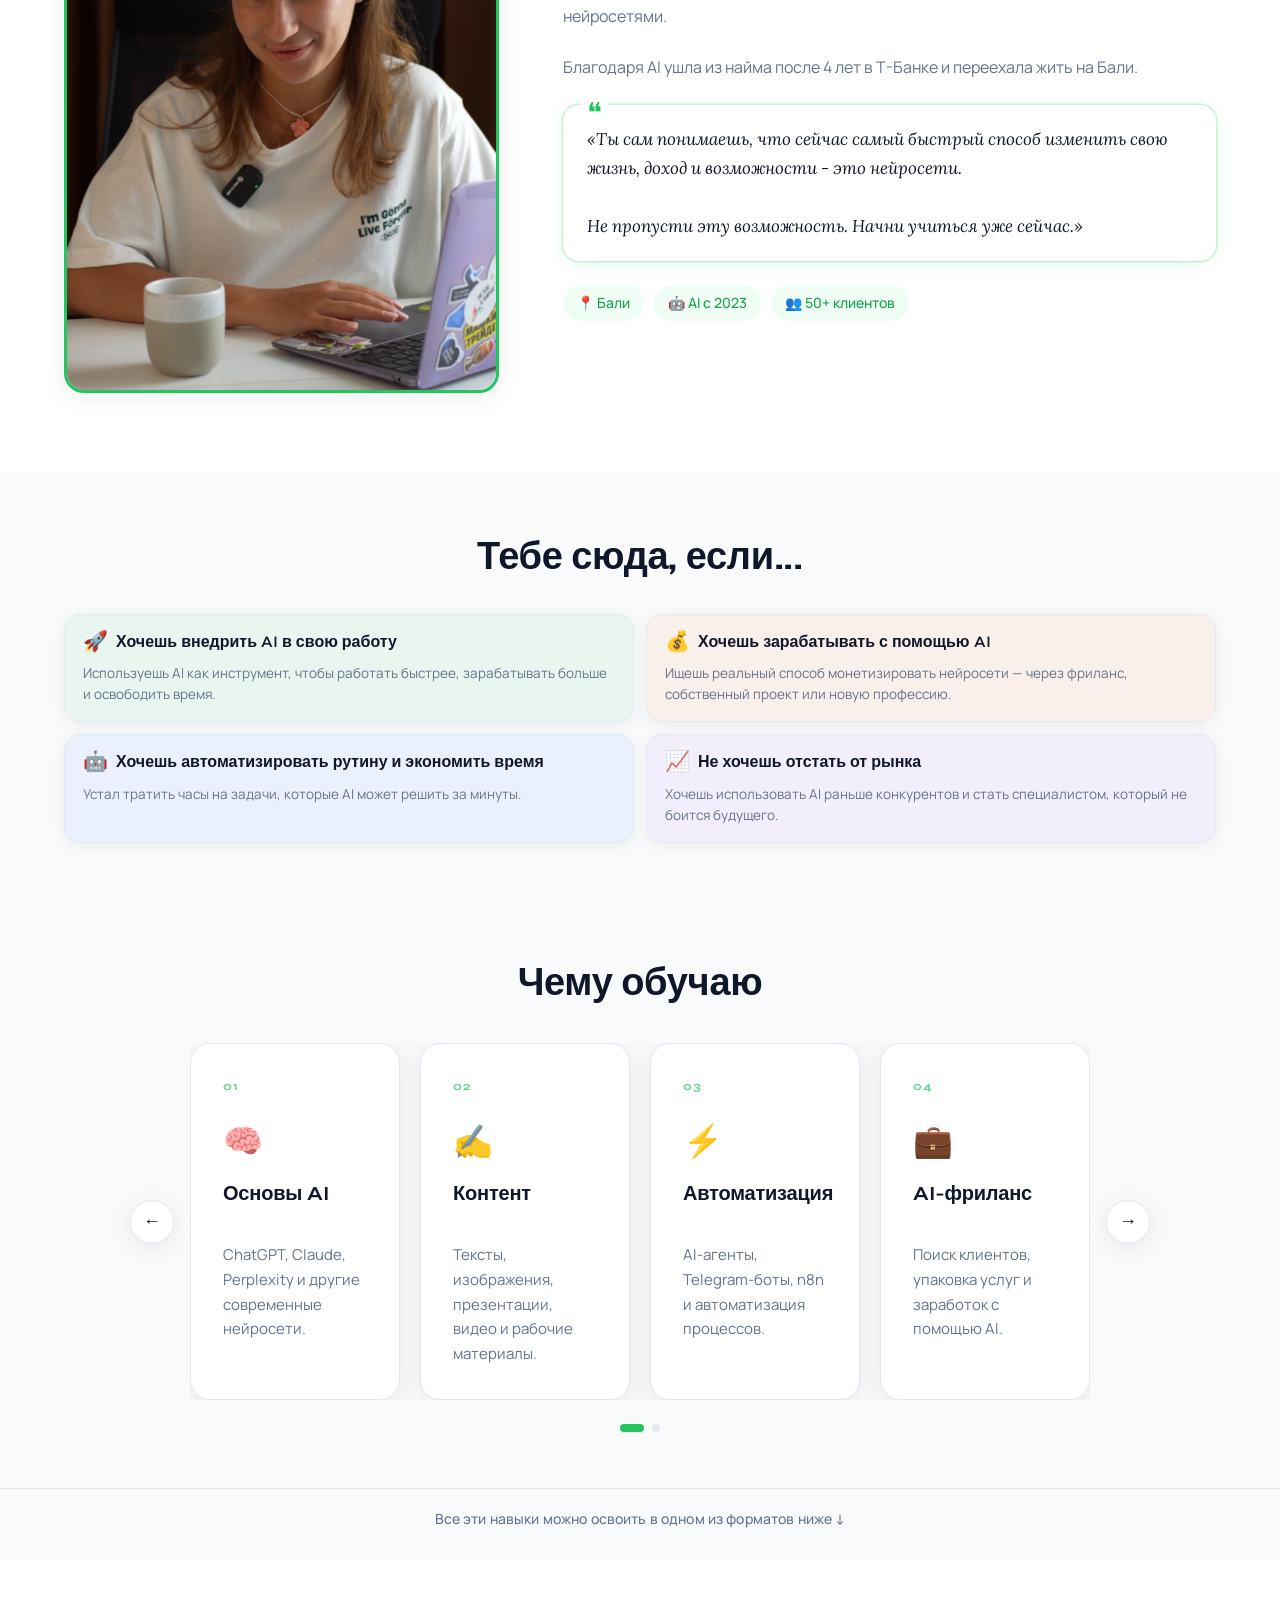
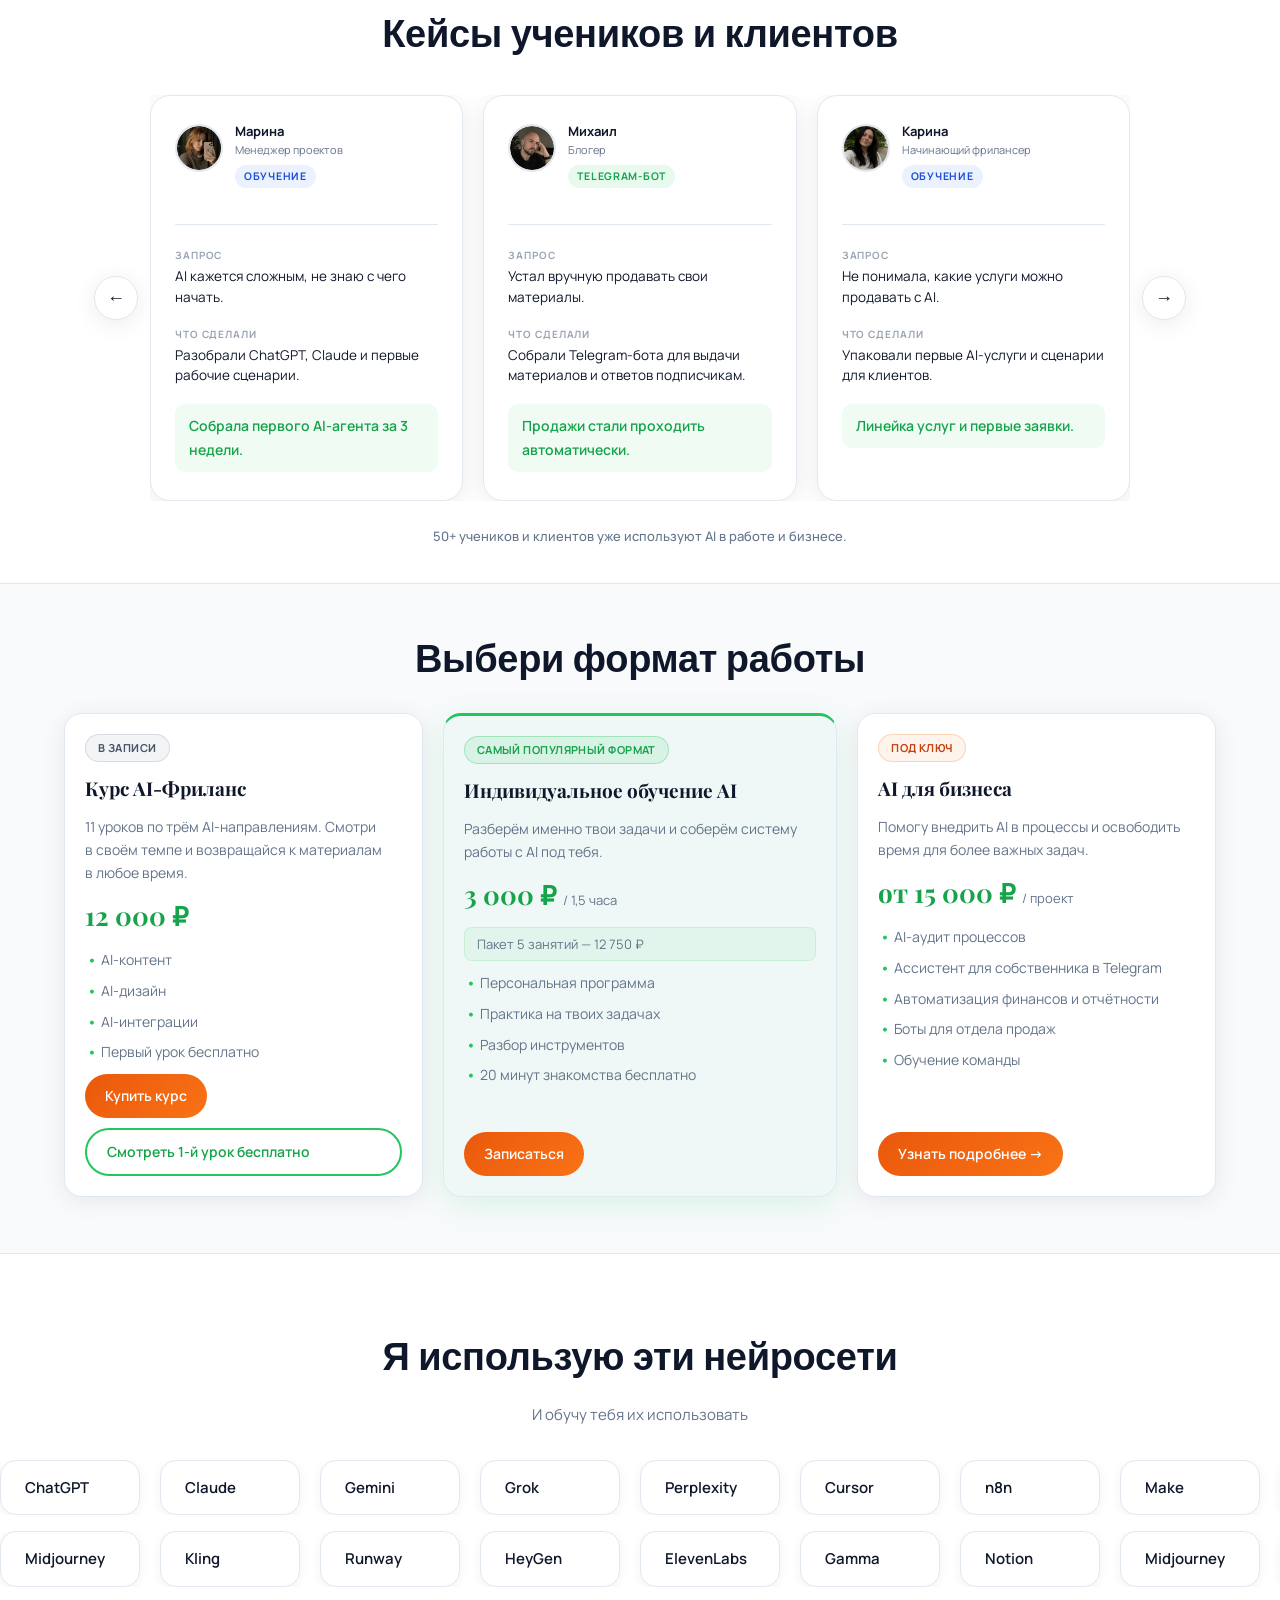
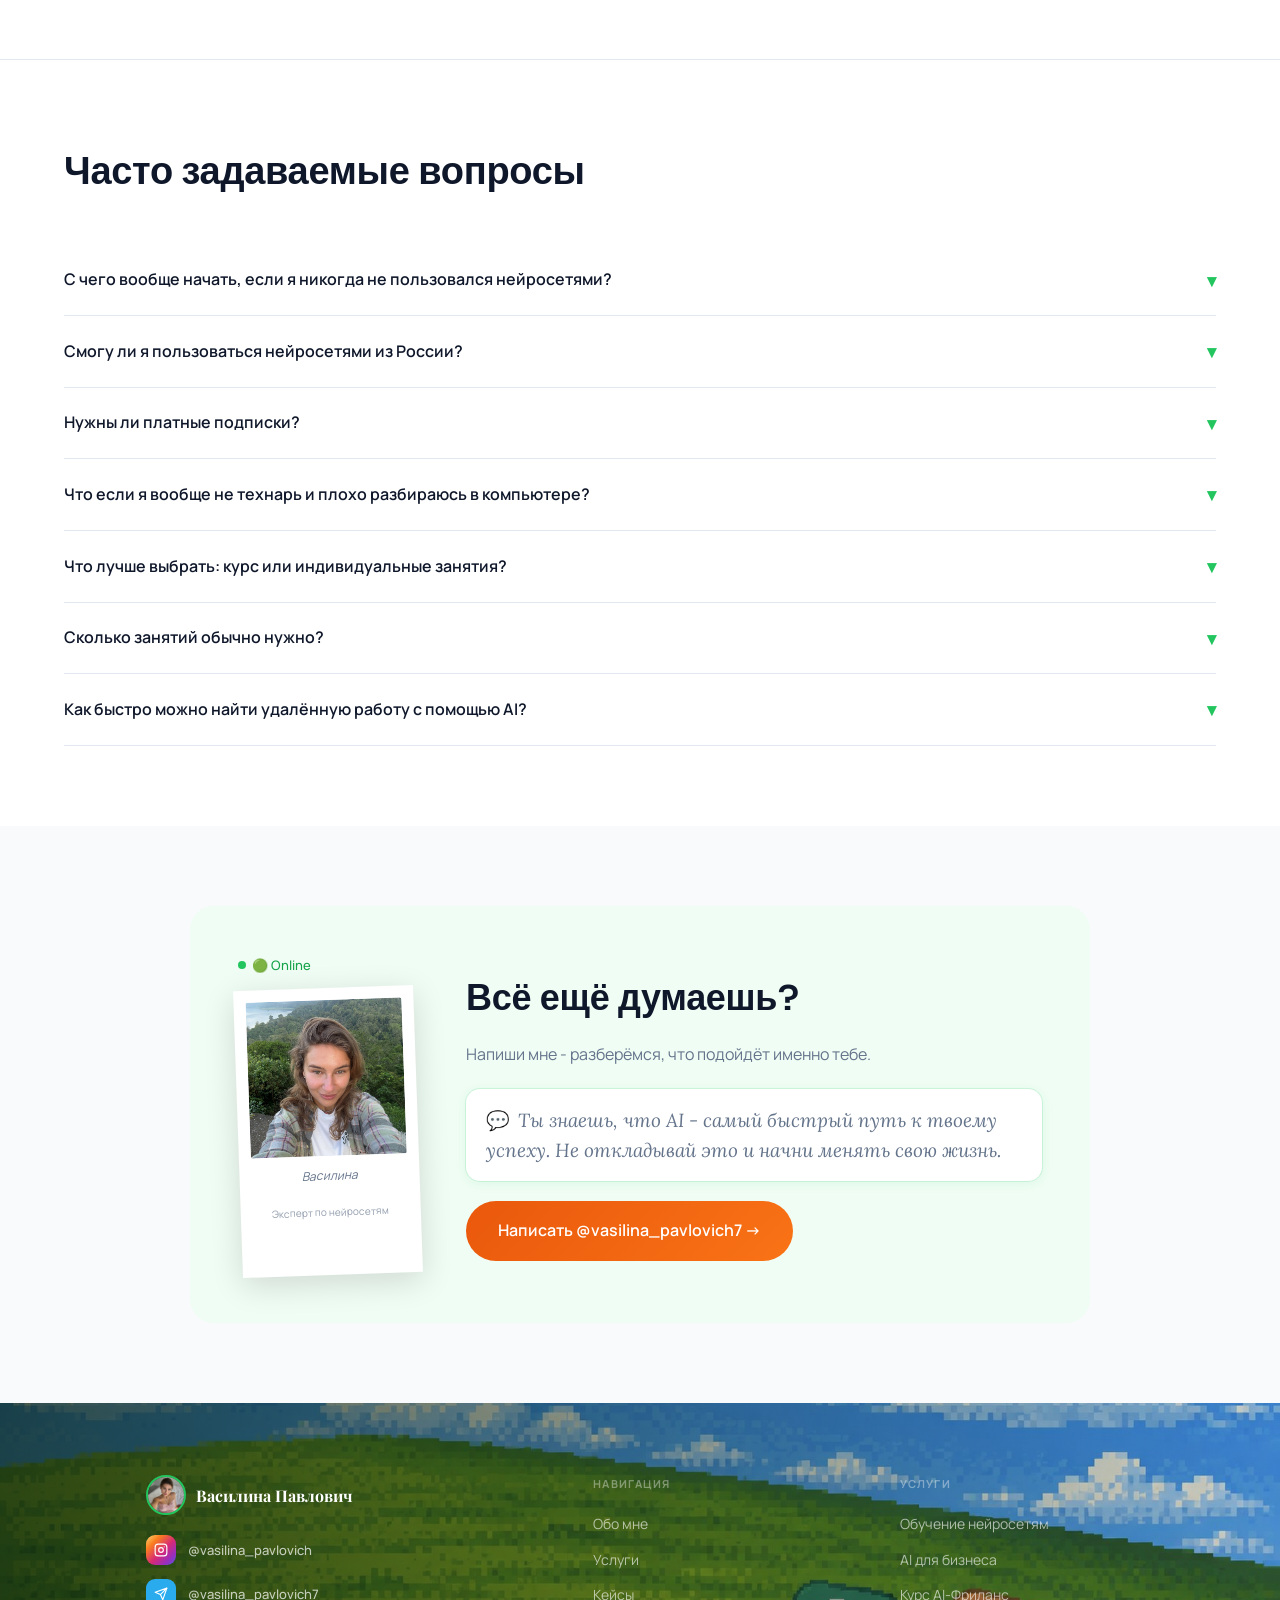
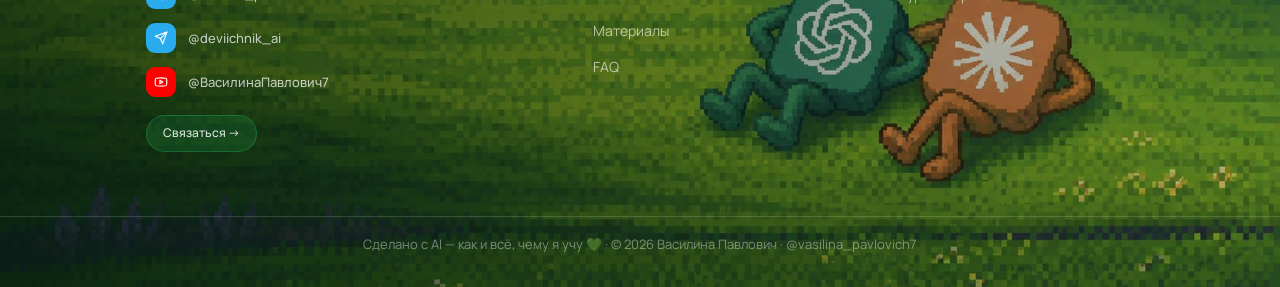
==== commit 676dd439: "Update homepage design and AI business page Co-Authored-By: Claude Sonnet 4.6 <noreply@anthropic.com" ====
--- a/index.html
+++ b/index.html
@@ -72,8 +72,8 @@
   <div class="hero-overlay"></div>
   <div class="hero-content">
     <div class="hero-left">
-      <h1>Василина<br>Павлович</h1>
-      <div class="hero-subtitle-pill">Помогаю внедрять AI в бизнес и зарабатывать с помощью нейросетей.</div>
+      <h1>Внедряю AI в бизнес.<br>Обучаю зарабатывать<br>с помощью ИИ.</h1>
+      <div class="hero-name-label">Василина Павлович</div>
       <div class="hero-buttons">
         <a href="https://t.me/vasilina_pavlovich7" target="_blank" class="btn-pill btn-outline" data-cta="consult">Бесплатная консультация 20 мин</a>
         <a href="#uslugi" class="btn-pill btn-blue">Записаться</a>
@@ -100,37 +100,24 @@
 <!-- TWO DOORS -->
 <section class="doors-section" id="uslugi">
   <div class="section-inner doors-inner">
-    <h2 class="section-heading fade-up" style="text-align:center;margin-bottom:24px">Обучение или AI для бизнеса?</h2>
+    <h2 class="section-heading fade-up" style="text-align:center;margin-bottom:24px">Зачем вам AI сегодня?</h2>
     <div class="doors-grid">
-      <div class="door-card door-card--green fade-up">
-        <div class="door-icon">🎓</div>
-        <h3 class="door-title">Обучение</h3>
-        <p class="door-desc">Выбери формат под твои задачи и цели.</p>
-        <div class="door-suboptions">
-          <a href="#obuchenie" class="door-sub">
-            <span class="door-sub-icon">👤</span>
-            <div class="door-sub-body">
-              <div class="door-sub-title">Индивидуальное обучение</div>
-              <div class="door-sub-desc">Живые уроки 1:1</div>
-            </div>
-            <span class="door-sub-arrow">→</span>
-          </a>
-          <a href="#kurs" class="door-sub">
-            <span class="door-sub-icon">📚</span>
-            <div class="door-sub-body">
-              <div class="door-sub-title">Курс AI-Фриланс</div>
-              <div class="door-sub-desc">Курс в записи, 11 уроков</div>
-            </div>
-            <span class="door-sub-arrow">→</span>
-          </a>
-        </div>
-      </div>
-      <a href="business.html" class="door-card door-card--orange fade-up" style="transition-delay:0.15s">
-        <div class="door-icon">🏢</div>
-        <h3 class="door-title">AI для бизнеса</h3>
-        <p class="door-desc">Внедрю AI в твой бизнес под ключ.</p>
-        <span class="door-arrow">Перейти →</span>
-      </a>
+      <div class="door-card door-card--orange fade-up" style="justify-content:space-between">
+        <div>
+          <div class="door-icon">🏢</div>
+          <h3 class="door-title">Хочу внедрить AI в свой бизнес</h3>
+          <p class="door-desc">Автоматизация процессов, AI-ассистенты, Telegram-боты, документы, продажи и внедрение AI в компанию.</p>
+        </div>
+        <a href="business.html" class="btn-pill btn-orange-solid" style="margin-top:24px;text-align:center;justify-content:center">AI для бизнеса →</a>
+      </div>
+      <div class="door-card door-card--green fade-up" style="justify-content:space-between;transition-delay:0.15s">
+        <div>
+          <div class="door-icon">🎓</div>
+          <h3 class="door-title">Хочу освоить AI и начать зарабатывать</h3>
+          <p class="door-desc">Обучение работе с современными нейросетями, автоматизации, AI-фрилансу и созданию собственных проектов.</p>
+        </div>
+        <a href="#obuchenie" class="btn-pill btn-blue" style="margin-top:24px;text-align:center;justify-content:center">Обучение →</a>
+      </div>
     </div>
   </div>
 </section>
@@ -144,8 +131,8 @@
       </div>
     </div>
     <div class="fade-up" style="transition-delay:0.15s">
-      <h2>Почему мне доверяют</h2>
-      <p class="about-body">Сегодня внедряю AI в компании, создаю AI-ассистентов, автоматизирую бизнес-процессы и обучаю работе с нейросетями.</p>
+      <h2>Обо мне</h2>
+      <p class="about-body">Создаю AI-ассистентов, автоматизирую бизнес-процессы и обучаю работе с нейросетями.</p>
       <p class="about-body">Благодаря AI ушла из найма после 4 лет в&nbsp;Т-Банке и&nbsp;переехала жить на Бали.</p>
       <blockquote class="about-quote">«Ты сам понимаешь, что сейчас самый быстрый способ изменить свою жизнь, доход и&nbsp;возможности - это нейросети.<br><br>Не пропусти эту возможность. Начни учиться уже сейчас.»</blockquote>
       <div class="about-tags">
@@ -163,20 +150,20 @@
     <h2 class="section-heading fade-up" style="text-align:center;margin-bottom:24px">Тебе сюда, если...</h2>
     <div class="grid-2x2">
       <div class="card card--green fade-up">
-        <h3 class="card-title"><span class="card-emoji">🤖</span>Все вокруг говорят про AI</h3>
-        <p class="card-text">А ты пока не понимаешь, с чего начать и&nbsp;как использовать его с&nbsp;пользой для себя.</p>
+        <h3 class="card-title"><span class="card-emoji">🚀</span>Хочешь внедрить AI в свою работу</h3>
+        <p class="card-text">Используешь AI как инструмент, чтобы работать быстрее, зарабатывать больше и освободить время.</p>
       </div>
       <div class="card card--orange fade-up" style="transition-delay:0.1s">
-        <h3 class="card-title"><span class="card-emoji">💬</span>Пробовал ChatGPT, но не зашло</h3>
-        <p class="card-text">Не увидел реальной пользы для работы, бизнеса или повседневных задач.</p>
+        <h3 class="card-title"><span class="card-emoji">💰</span>Хочешь зарабатывать с помощью AI</h3>
+        <p class="card-text">Ищешь реальный способ монетизировать нейросети — через фриланс, собственный проект или новую профессию.</p>
       </div>
       <div class="card card--blue fade-up" style="transition-delay:0.15s">
-        <h3 class="card-title"><span class="card-emoji">🌴</span>Хочешь на удалёнку или фриланс</h3>
-        <p class="card-text">Ищешь современный навык, который поможет зарабатывать из любой точки мира.</p>
+        <h3 class="card-title"><span class="card-emoji">🤖</span>Хочешь автоматизировать рутину и экономить время</h3>
+        <p class="card-text">Устал тратить часы на задачи, которые AI может решить за минуты.</p>
       </div>
       <div class="card card--purple fade-up" style="transition-delay:0.2s">
         <h3 class="card-title"><span class="card-emoji">📈</span>Не хочешь отстать от рынка</h3>
-        <p class="card-text">Понимаешь, что нейросети становятся новой нормой и хочешь разобраться в&nbsp;них раньше большинства.</p>
+        <p class="card-text">Хочешь использовать AI раньше конкурентов и стать специалистом, который не боится будущего.</p>
       </div>
     </div>
   </div>
@@ -193,51 +180,51 @@
       <div class="skills-track" id="skillsTrack">
         <div class="skills-card">
           <span class="skills-card-num">01</span>
+          <span class="skills-card-emoji">🧠</span>
+          <h3 class="skills-card-title">Основы AI</h3>
+          <p class="skills-card-desc">ChatGPT, Claude, Perplexity и другие современные нейросети.</p>
+        </div>
+        <div class="skills-card">
+          <span class="skills-card-num">02</span>
+          <span class="skills-card-emoji">✍️</span>
+          <h3 class="skills-card-title">Контент</h3>
+          <p class="skills-card-desc">Тексты, изображения, презентации, видео и рабочие материалы.</p>
+        </div>
+        <div class="skills-card">
+          <span class="skills-card-num">03</span>
+          <span class="skills-card-emoji">⚡</span>
+          <h3 class="skills-card-title">Автоматизация</h3>
+          <p class="skills-card-desc">AI-агенты, Telegram-боты, n8n и автоматизация процессов.</p>
+        </div>
+        <div class="skills-card">
+          <span class="skills-card-num">04</span>
+          <span class="skills-card-emoji">💼</span>
+          <h3 class="skills-card-title">AI-фриланс</h3>
+          <p class="skills-card-desc">Поиск клиентов, упаковка услуг и заработок с помощью AI.</p>
+        </div>
+        <div class="skills-card">
+          <span class="skills-card-num">05</span>
           <span class="skills-card-emoji">🤖</span>
-          <h3 class="skills-card-title">Создавать AI-агентов</h3>
-          <p class="skills-card-desc">Создание AI-помощников и&nbsp;автоматизированных систем для бизнеса и&nbsp;личных задач.</p>
-        </div>
-        <div class="skills-card">
-          <span class="skills-card-num">02</span>
-          <span class="skills-card-emoji">🌐</span>
-          <h3 class="skills-card-title">Создавать сайты без программирования</h3>
-          <p class="skills-card-desc">Сайты и&nbsp;лендинги с&nbsp;помощью AI-инструментов без навыков разработки.</p>
-        </div>
-        <div class="skills-card">
-          <span class="skills-card-num">03</span>
-          <span class="skills-card-emoji">💬</span>
-          <h3 class="skills-card-title">Создавать AI-ботов</h3>
-          <p class="skills-card-desc">Telegram-боты, продажи, поддержка клиентов и&nbsp;автоматизация общения.</p>
-        </div>
-        <div class="skills-card">
-          <span class="skills-card-num">04</span>
-          <span class="skills-card-emoji">🎥</span>
-          <h3 class="skills-card-title">Создавать фото и видео с помощью AI</h3>
-          <p class="skills-card-desc">Контент для соцсетей, рекламы, блогов и&nbsp;бизнеса.</p>
-        </div>
-        <div class="skills-card">
-          <span class="skills-card-num">05</span>
-          <span class="skills-card-emoji">🏢</span>
-          <h3 class="skills-card-title">Внедрять AI в бизнес</h3>
-          <p class="skills-card-desc">Автоматизация процессов, контент, поддержка клиентов и&nbsp;рост эффективности.</p>
+          <h3 class="skills-card-title">AI-агенты</h3>
+          <p class="skills-card-desc">Создание помощников, которые выполняют задачи вместо вас.</p>
         </div>
         <div class="skills-card">
           <span class="skills-card-num">06</span>
-          <span class="skills-card-emoji">⚡</span>
-          <h3 class="skills-card-title">Автоматизировать рутинные задачи</h3>
-          <p class="skills-card-desc">Связки сервисов, автоматизация процессов и&nbsp;экономия времени.</p>
+          <span class="skills-card-emoji">📊</span>
+          <h3 class="skills-card-title">AI для бизнеса</h3>
+          <p class="skills-card-desc">Как находить процессы для автоматизации и считать выгоду.</p>
         </div>
         <div class="skills-card">
           <span class="skills-card-num">07</span>
-          <span class="skills-card-emoji">💼</span>
-          <h3 class="skills-card-title">Осваивать AI-профессии</h3>
-          <p class="skills-card-desc">Современные направления заработка и&nbsp;работы через AI.</p>
+          <span class="skills-card-emoji">🎬</span>
+          <h3 class="skills-card-title">Видео и визуал</h3>
+          <p class="skills-card-desc">Генерация роликов, креативов, обложек и визуальных идей.</p>
         </div>
         <div class="skills-card">
           <span class="skills-card-num">08</span>
-          <span class="skills-card-emoji">📊</span>
-          <h3 class="skills-card-title">Анализировать данные через AI</h3>
-          <p class="skills-card-desc">Поиск, аналитика, обработка данных и&nbsp;подготовка материалов.</p>
+          <span class="skills-card-emoji">🧩</span>
+          <h3 class="skills-card-title">Промптинг</h3>
+          <p class="skills-card-desc">Как ставить задачи нейросетям, чтобы получать сильный результат.</p>
         </div>
       </div>
     </div>
@@ -250,7 +237,7 @@
 <!-- SOCIAL PROOF -->
 <section class="social-proof" id="results">
   <div class="section-inner sp-header">
-    <h2 class="section-heading fade-up">Истории учеников и клиентов</h2>
+    <h2 class="section-heading fade-up">Кейсы учеников и клиентов</h2>
   </div>
   <div class="sp-carousel-wrap">
     <button class="sp-arrow" id="spPrev">&#8592;</button>
@@ -258,57 +245,129 @@
       <div class="sp-track" id="spTrack">
 
         <div class="sp-card">
-          <div class="sp-card-top">
+          <div class="sp-case-top">
             <img class="sp-photo" src="assets/students/marina.jpg" alt="Марина">
-            <div><div class="sp-name">Марина</div><div class="sp-role">Менеджер проектов</div></div>
-          </div>
-          <p class="sp-quote">«Я думала, что AI - это слишком сложно для меня»</p>
-          <p class="sp-result">Первый AI-агент за 3 недели.</p>
+            <div>
+              <div class="sp-name">Марина</div>
+              <div class="sp-role">Менеджер проектов</div>
+              <span class="sp-case-badge sp-case-badge--training" style="margin-top:5px;display:inline-block">Обучение</span>
+            </div>
+          </div>
+          <div class="sp-case-divider"></div>
+          <div class="sp-case-row">
+            <span class="sp-case-label">Запрос</span>
+            <p class="sp-case-text">AI кажется сложным, не знаю с чего начать.</p>
+          </div>
+          <div class="sp-case-row">
+            <span class="sp-case-label">Что сделали</span>
+            <p class="sp-case-text">Разобрали ChatGPT, Claude и первые рабочие сценарии.</p>
+          </div>
+          <p class="sp-result">Собрала первого AI-агента за 3 недели.</p>
         </div>
 
         <div class="sp-card">
-          <div class="sp-card-top">
-            <img class="sp-photo" src="assets/students/arina.jpg" alt="Арина">
-            <div><div class="sp-name">Арина</div><div class="sp-role">Маркетолог</div></div>
-          </div>
-          <p class="sp-quote">«Хотела разобраться в&nbsp;нейросетях и&nbsp;найти дополнительный доход»</p>
-          <p class="sp-result">Первый заказ во время обучения.</p>
+          <div class="sp-case-top">
+            <img class="sp-photo" src="assets/students/mihail.jpg" alt="Михаил">
+            <div>
+              <div class="sp-name">Михаил</div>
+              <div class="sp-role">Блогер</div>
+              <span class="sp-case-badge sp-case-badge--bot" style="margin-top:5px;display:inline-block">Telegram-бот</span>
+            </div>
+          </div>
+          <div class="sp-case-divider"></div>
+          <div class="sp-case-row">
+            <span class="sp-case-label">Запрос</span>
+            <p class="sp-case-text">Устал вручную продавать свои материалы.</p>
+          </div>
+          <div class="sp-case-row">
+            <span class="sp-case-label">Что сделали</span>
+            <p class="sp-case-text">Собрали Telegram-бота для выдачи материалов и ответов подписчикам.</p>
+          </div>
+          <p class="sp-result">Продажи стали проходить автоматически.</p>
         </div>
 
         <div class="sp-card">
-          <div class="sp-card-top">
-            <img class="sp-photo" src="assets/students/kirill.jpg" alt="Кирилл">
-            <div><div class="sp-name">Кирилл</div><div class="sp-role">Владелец бренда одежды</div></div>
-          </div>
-          <p class="sp-quote">«Фотосессии постоянно съедали бюджет»</p>
-          <p class="sp-result">Контент теперь появляется за часы.</p>
+          <div class="sp-case-top">
+            <img class="sp-photo" src="assets/students/karina.jpg" alt="Карина">
+            <div>
+              <div class="sp-name">Карина</div>
+              <div class="sp-role">Начинающий фрилансер</div>
+              <span class="sp-case-badge sp-case-badge--training" style="margin-top:5px;display:inline-block">Обучение</span>
+            </div>
+          </div>
+          <div class="sp-case-divider"></div>
+          <div class="sp-case-row">
+            <span class="sp-case-label">Запрос</span>
+            <p class="sp-case-text">Не понимала, какие услуги можно продавать с AI.</p>
+          </div>
+          <div class="sp-case-row">
+            <span class="sp-case-label">Что сделали</span>
+            <p class="sp-case-text">Упаковали первые AI-услуги и сценарии для клиентов.</p>
+          </div>
+          <p class="sp-result">Линейка услуг и первые заявки.</p>
         </div>
 
         <div class="sp-card">
-          <div class="sp-card-top">
-            <img class="sp-photo" src="assets/students/mihail.jpg" alt="Михаил">
-            <div><div class="sp-name">Михаил</div><div class="sp-role">Блогер</div></div>
-          </div>
-          <p class="sp-quote">«Устал вручную продавать свои материалы»</p>
-          <p class="sp-result">Telegram-бот автоматизировал продажи.</p>
+          <div class="sp-case-top">
+            <div class="sp-icon-circle">🦷</div>
+            <div>
+              <div class="sp-name">Стоматология</div>
+              <div class="sp-role">Клиника</div>
+              <span class="sp-case-badge sp-case-badge--auto" style="margin-top:5px;display:inline-block">Автоматизация</span>
+            </div>
+          </div>
+          <div class="sp-case-divider"></div>
+          <div class="sp-case-row">
+            <span class="sp-case-label">Запрос</span>
+            <p class="sp-case-text">Контент для соцсетей делался нерегулярно.</p>
+          </div>
+          <div class="sp-case-row">
+            <span class="sp-case-label">Что сделали</span>
+            <p class="sp-case-text">Настроили AI-агента для поиска трендов и идей контента.</p>
+          </div>
+          <p class="sp-result">Каждое утро — подборка идей для постов и Reels.</p>
         </div>
 
         <div class="sp-card">
-          <div class="sp-card-top">
-            <img class="sp-photo" src="assets/students/sergey.jpg" alt="Сергей">
-            <div><div class="sp-name">Сергей</div><div class="sp-role">Аналитик</div></div>
-          </div>
-          <p class="sp-quote">«Хотел разобраться, как использовать AI в&nbsp;работе и&nbsp;оставаться востребованным специалистом»</p>
-          <p class="sp-result">Автоматизировал часть рабочих задач.</p>
+          <div class="sp-case-top">
+            <div class="sp-icon-circle">📊</div>
+            <div>
+              <div class="sp-name">Бухгалтерия</div>
+              <div class="sp-role">Финансовая служба</div>
+              <span class="sp-case-badge sp-case-badge--auto" style="margin-top:5px;display:inline-block">Автоматизация</span>
+            </div>
+          </div>
+          <div class="sp-case-divider"></div>
+          <div class="sp-case-row">
+            <span class="sp-case-label">Запрос</span>
+            <p class="sp-case-text">Много ручной работы с таблицами и отчётами.</p>
+          </div>
+          <div class="sp-case-row">
+            <span class="sp-case-label">Что сделали</span>
+            <p class="sp-case-text">Настроили AI-помощника для анализа таблиц и подготовки сводок.</p>
+          </div>
+          <p class="sp-result">Отчёты собираются быстрее, меньше ручной рутины.</p>
         </div>
 
         <div class="sp-card">
-          <div class="sp-card-top">
-            <img class="sp-photo" src="assets/students/karina.jpg" alt="Карина">
-            <div><div class="sp-name">Карина</div><div class="sp-role">Начинающий фрилансер</div></div>
-          </div>
-          <p class="sp-quote">«Не понимала, на чём можно зарабатывать с AI»</p>
-          <p class="sp-result">Получила первых клиентов.</p>
+          <div class="sp-case-top">
+            <div class="sp-icon-circle">💼</div>
+            <div>
+              <div class="sp-name">Собственник</div>
+              <div class="sp-role">Малый бизнес</div>
+              <span class="sp-case-badge sp-case-badge--bot" style="margin-top:5px;display:inline-block">Telegram-бот</span>
+            </div>
+          </div>
+          <div class="sp-case-divider"></div>
+          <div class="sp-case-row">
+            <span class="sp-case-label">Запрос</span>
+            <p class="sp-case-text">Не видел ежедневные показатели и задачи команды в одном месте.</p>
+          </div>
+          <div class="sp-case-row">
+            <span class="sp-case-label">Что сделали</span>
+            <p class="sp-case-text">Собрали Telegram-ассистента с отчётами и напоминаниями.</p>
+          </div>
+          <p class="sp-result">Ключевые показатели приходят в Telegram каждый день.</p>
         </div>
 
       </div>
@@ -371,7 +430,8 @@
         <h3 class="svc-title">AI для бизнеса</h3>
         <p class="svc-desc">Помогу внедрить AI в&nbsp;процессы и&nbsp;освободить время для более важных задач.</p>
         <div class="svc-price-block">
-          <span class="svc-price">от 5 000 ₽</span>
+          <span class="svc-price">от 15 000 ₽</span>
+          <span class="svc-price-per">/ проект</span>
         </div>
         <ul class="svc-list">
           <li>AI-аудит процессов</li>
@@ -387,31 +447,6 @@
   </div>
 </section>
 
-<!-- BIZNES PREVIEW -->
-<section style="background:var(--bg);border-top:1px solid var(--border);border-bottom:1px solid var(--border);padding:48px 24px">
-  <div style="max-width:760px;margin:0 auto">
-    <div class="fade-up" style="display:flex;flex-direction:column;gap:20px">
-      <div>
-        <h2 style="font-family:'Syne',sans-serif;font-size:clamp(22px,3vw,30px);font-weight:800;color:var(--text-primary);letter-spacing:-0.4px;margin:0 0 10px;line-height:1.15">AI для бизнеса — под ключ</h2>
-        <p style="font-size:16px;line-height:1.75;color:var(--text-secondary);margin:0;max-width:580px">Нахожу где бизнес теряет время и деньги. Внедряю AI-решения: боты, ассистенты, автоматизация отчётности и продаж.</p>
-      </div>
-      <ul style="list-style:none;padding:0;margin:0;display:flex;flex-direction:column;gap:10px">
-        <li style="display:flex;align-items:center;gap:10px;font-size:15.5px;color:var(--text-primary);font-weight:500">
-          <span style="color:#f97316;font-weight:700;font-size:16px;flex-shrink:0">✓</span>AI-аудит и план автоматизации
-        </li>
-        <li style="display:flex;align-items:center;gap:10px;font-size:15.5px;color:var(--text-primary);font-weight:500">
-          <span style="color:#f97316;font-weight:700;font-size:16px;flex-shrink:0">✓</span>Telegram-ассистент для собственника
-        </li>
-        <li style="display:flex;align-items:center;gap:10px;font-size:15.5px;color:var(--text-primary);font-weight:500">
-          <span style="color:#f97316;font-weight:700;font-size:16px;flex-shrink:0">✓</span>Автоматизация финансов, продаж, документов
-        </li>
-      </ul>
-      <div>
-        <a href="business.html" class="btn-pill btn-orange-solid" style="display:inline-flex;align-items:center">Смотреть все услуги →</a>
-      </div>
-    </div>
-  </div>
-</section>
 
 <!-- TOOLS GRID -->
 <section class="tools-logos" id="tools">
--- a/style.css
+++ b/style.css
@@ -28,7 +28,8 @@
 .nav-logo-text{font-family:'Manrope',sans-serif;font-weight:600;font-size:15px;color:var(--text-primary)}
 .nav-links{display:flex;align-items:center;background:linear-gradient(135deg,#ea580c,#f97316);border-radius:var(--radius-pill);padding:5px 6px;gap:2px}
 .nav-links a{text-decoration:none;color:rgba(255,255,255,0.7);font-size:14px;font-weight:500;padding:6px 14px;border-radius:var(--radius-pill);transition:all 0.2s}
-.nav-links a:hover{color:#fff;background:rgba(255,255,255,0.12)}
+.nav-links a:visited{color:rgba(255,255,255,0.7)}
+.nav-links a:hover,.nav-links a:focus{color:#fff;background:rgba(255,255,255,0.15)}
 .nav-right{display:flex;align-items:center;gap:10px;flex-shrink:0}
 .btn-pill{display:inline-flex;align-items:center;padding:10px 20px;border-radius:var(--radius-pill);font-family:'Manrope',sans-serif;font-size:14px;font-weight:600;text-decoration:none;transition:all 0.3s ease;cursor:pointer;border:none}
 .btn-blue{background:linear-gradient(135deg,#ea580c,#f97316);color:#fff}
@@ -50,9 +51,10 @@
 .hero-tag{display:inline-flex;align-items:center;gap:6px;background:rgba(34,197,94,0.18);border:1px solid rgba(34,197,94,0.5);color:#bbf7d0;padding:6px 14px;border-radius:var(--radius-pill);font-size:13px;font-weight:600;margin-bottom:20px;backdrop-filter:blur(4px)}
 .hero-tag .dot{width:8px;height:8px;border-radius:50%;background:#22c55e;box-shadow:0 0 8px #22c55e;animation:pulse 2s infinite}
 @keyframes pulse{0%,100%{opacity:1}50%{opacity:0.5}}
-.hero h1{font-family:'Syne',sans-serif;font-style:normal;font-size:clamp(52px,7.5vw,80px);font-weight:800;line-height:1.0;color:#fff;margin-bottom:10px;letter-spacing:-1px}
+.hero h1{font-family:'Syne',sans-serif;font-style:normal;font-size:clamp(24px,3.2vw,42px);font-weight:800;line-height:1.2;color:#fff;margin-bottom:10px;letter-spacing:-0.5px}
 .hero-subtitle{font-size:20px;color:rgba(255,255,255,0.8);margin-bottom:28px;font-weight:400}
 .hero-subtitle-pill{display:inline-flex;align-items:center;background:rgba(34,197,94,0.18);border:1px solid rgba(34,197,94,0.5);color:#bbf7d0;padding:6px 14px;border-radius:var(--radius-pill);font-size:14px;font-weight:600;margin-bottom:28px;backdrop-filter:blur(4px)}
+.hero-name-label{display:block;font-size:16px;font-weight:500;font-family:'Manrope',sans-serif;color:rgba(255,255,255,0.72);letter-spacing:0.03em;margin-bottom:26px}
 .hero-pills{display:flex;flex-direction:column;gap:10px;margin-bottom:36px}
 .hero-pill{display:inline-flex;align-items:center;gap:8px;border:1px solid rgba(34,197,94,0.6);color:#86efac;padding:8px 16px;border-radius:var(--radius-pill);font-size:14px;font-weight:500;width:fit-content;cursor:pointer;transition:all 0.3s;backdrop-filter:blur(4px);text-decoration:none;opacity:0;transform:translateY(16px)}
 .hero-pill:hover{background:rgba(34,197,94,0.15);border-color:#22c55e;color:#fff}
@@ -185,16 +187,29 @@
 .social-proof{padding:44px 0 36px;background:var(--white);border-bottom:1px solid var(--border)}
 .sp-header{text-align:center;margin-bottom:28px}
 .sp-sub{color:var(--text-secondary);font-size:15px;max-width:500px;margin:8px auto 0;line-height:1.65}
-.sp-carousel-wrap{display:flex;align-items:center;gap:16px;max-width:1100px;margin:0 auto;padding:0 40px}
+.sp-carousel-wrap{display:flex;align-items:center;gap:12px;max-width:1140px;margin:0 auto;padding:0 24px}
 .sp-overflow{overflow:hidden;flex:1}
 .sp-track{display:flex;gap:20px;transition:transform 0.45s cubic-bezier(0.25,0.46,0.45,0.94)}
-.sp-card{background:#fff;border:1px solid var(--border);border-radius:16px;padding:32px 36px;box-shadow:var(--shadow);flex-shrink:0;display:flex;flex-direction:column;gap:14px;min-height:230px}
+.sp-card{background:#fff;border:1px solid var(--border);border-radius:20px;padding:28px 24px;box-shadow:var(--shadow);flex-shrink:0;display:flex;flex-direction:column;gap:10px;min-height:260px;overflow:hidden;min-width:0}
 .sp-card-top{display:flex;align-items:center;gap:10px}
 .sp-photo{width:48px;height:48px;border-radius:50%;object-fit:cover;flex-shrink:0;border:2px solid var(--border)}
 .sp-name{font-weight:700;font-size:13px;color:var(--text-primary);line-height:1.2}
 .sp-role{font-size:11px;color:var(--text-secondary);margin-top:1px}
-.sp-quote{font-style:italic;font-size:13px;color:var(--text-primary);line-height:1.55;margin:0;font-family:'Lora',serif;flex:1}
-.sp-result{font-size:13px;font-weight:600;color:var(--green-dark);margin:0;padding-top:8px;border-top:1px solid var(--border)}
+.sp-quote{font-style:italic;font-size:15.5px;color:var(--text-primary);line-height:1.65;margin:0;font-family:'Lora',serif;flex:1}
+.sp-result{font-size:14px;font-weight:600;color:var(--green-dark);margin:0;padding:10px 14px;background:rgba(34,197,94,0.07);border-radius:10px}
+.sp-deco-q{font-size:40px;line-height:1;color:var(--green-main);opacity:0.55;font-family:Georgia,serif;margin-bottom:4px}
+/* CASE CARD ELEMENTS */
+.sp-case-top{display:flex;align-items:flex-start;gap:12px;margin-bottom:14px}
+.sp-icon-circle{width:48px;height:48px;border-radius:50%;background:var(--bg);border:1.5px solid var(--border);display:flex;align-items:center;justify-content:center;font-size:21px;flex-shrink:0}
+.sp-case-badge{display:inline-block;font-size:10.5px;font-weight:700;letter-spacing:0.07em;text-transform:uppercase;padding:3px 9px;border-radius:100px;flex-shrink:0}
+.sp-case-badge--training{background:rgba(59,130,246,0.1);color:#1d4ed8}
+.sp-case-badge--bot{background:rgba(34,197,94,0.1);color:#16a34a}
+.sp-case-badge--business{background:rgba(249,115,22,0.1);color:#c2410c}
+.sp-case-badge--auto{background:rgba(168,85,247,0.1);color:#7c3aed}
+.sp-case-divider{height:1px;background:var(--border);margin:12px 0}
+.sp-case-row{margin-bottom:9px}
+.sp-case-label{font-size:10px;font-weight:700;letter-spacing:0.09em;text-transform:uppercase;color:var(--text-secondary);display:block;margin-bottom:2px;opacity:0.65}
+.sp-case-text{font-size:13.5px;color:var(--text-primary);line-height:1.5;margin:0}
 .sp-arrow{width:44px;height:44px;border-radius:50%;border:1.5px solid var(--border);background:#fff;cursor:pointer;font-size:18px;color:var(--text-primary);display:flex;align-items:center;justify-content:center;flex-shrink:0;transition:all 0.2s ease;box-shadow:var(--shadow)}
 .sp-arrow:hover{background:var(--green-main);color:#fff;border-color:var(--green-main)}
 .sp-footer{text-align:center;color:var(--text-secondary);font-size:13px;margin-top:24px;font-weight:500}
@@ -369,6 +384,24 @@
 /* SKILLS → SERVICES CONNECTOR */
 .skills-connector{text-align:center;padding:18px 24px 28px;font-size:14px;color:var(--text-secondary);font-weight:500;letter-spacing:0.01em;background:var(--bg)}
 
+/* SKILLS 4-GRID */
+.skills-grid-4{display:grid;grid-template-columns:repeat(4,1fr);gap:20px;max-width:1100px;margin:0 auto;padding:0 24px;align-items:stretch}
+.skills-grid-4 .skills-card{flex-shrink:unset;min-height:0}
+.skills-grid-4 .skills-card-title{min-height:0}
+
+/* TESTIMONIALS 3-GRID */
+.sp-grid{display:grid;grid-template-columns:repeat(3,1fr);gap:28px;max-width:1100px;margin:0 auto;padding:0 24px 8px}
+.sp-card-lg{background:#fff;border:1px solid var(--border);border-radius:20px;padding:44px 40px;box-shadow:var(--shadow);display:flex;flex-direction:column;gap:0;transition:box-shadow 0.25s ease,transform 0.25s ease}
+.sp-card-lg:hover{box-shadow:var(--shadow-hover);transform:translateY(-3px)}
+.sp-card-lg .sp-deco{font-size:44px;line-height:1;color:var(--green-main);margin-bottom:18px;font-family:Georgia,serif;opacity:0.6}
+.sp-card-lg .sp-quote{font-style:italic;font-size:16.5px;color:var(--text-primary);line-height:1.7;margin:0;font-family:'Lora',serif;flex:1}
+.sp-card-lg .sp-divider{height:1px;background:var(--border);margin:24px 0}
+.sp-card-lg .sp-card-top{display:flex;align-items:center;gap:12px;margin-bottom:14px}
+.sp-card-lg .sp-photo{width:56px;height:56px;border-radius:50%;object-fit:cover;border:2px solid var(--border)}
+.sp-card-lg .sp-name{font-weight:700;font-size:15px;color:var(--text-primary)}
+.sp-card-lg .sp-role{font-size:13px;color:var(--text-secondary);margin-top:2px}
+.sp-card-lg .sp-result{font-size:14.5px;font-weight:600;color:var(--green-dark);margin:0;background:rgba(34,197,94,0.07);border-radius:10px;padding:10px 14px}
+
 /* RESPONSIVE */
 @media(max-width:1024px){
   .about-inner{grid-template-columns:1fr;gap:32px}
@@ -398,6 +431,9 @@
   .skills-slider-wrap{padding:0 12px;gap:8px}
   .skills-card{padding:24px}
   .sp-carousel-wrap{padding:0 12px;gap:8px}
+  .sp-grid{grid-template-columns:1fr;padding:0 16px}
+  .sp-card-lg{padding:32px 28px}
+  .skills-grid-4{grid-template-columns:1fr 1fr;gap:14px;padding:0 16px}
 }
 
 /* ---- STAT COUNTER CONFETTI ---- */
